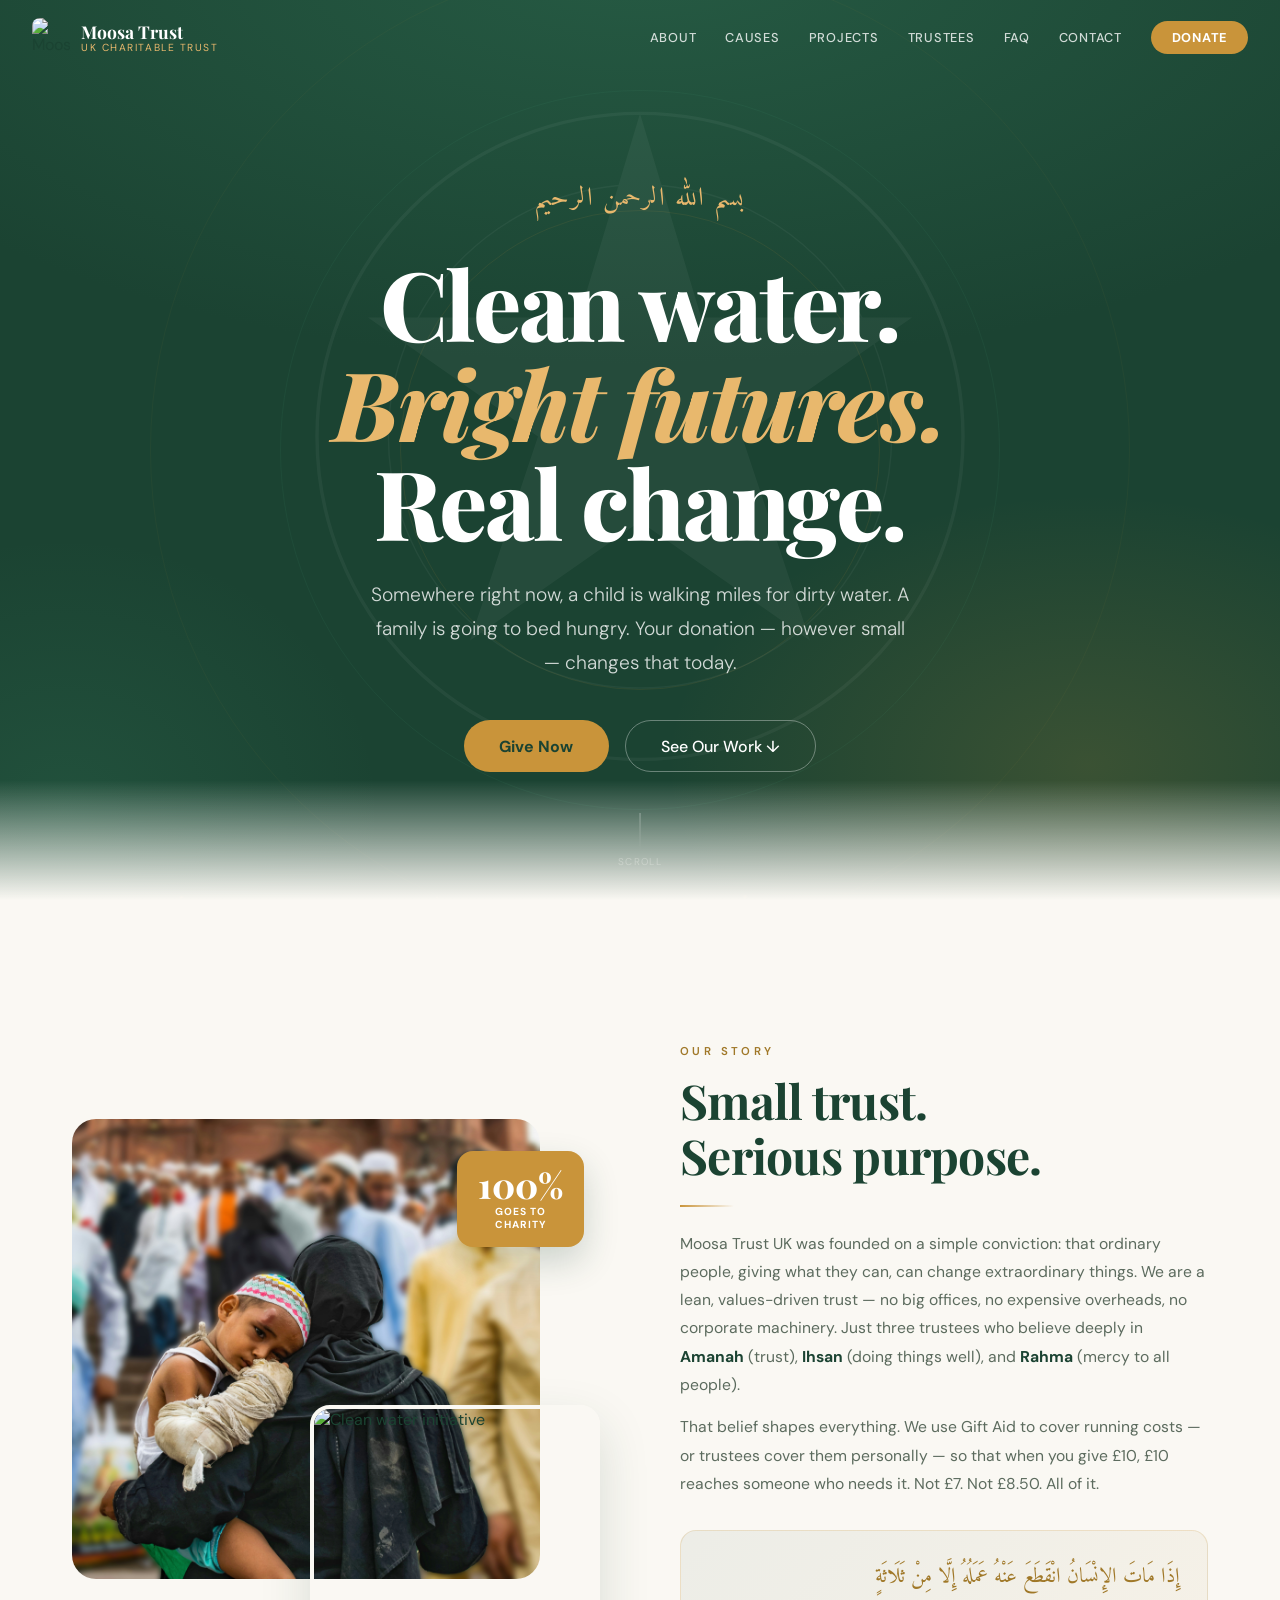
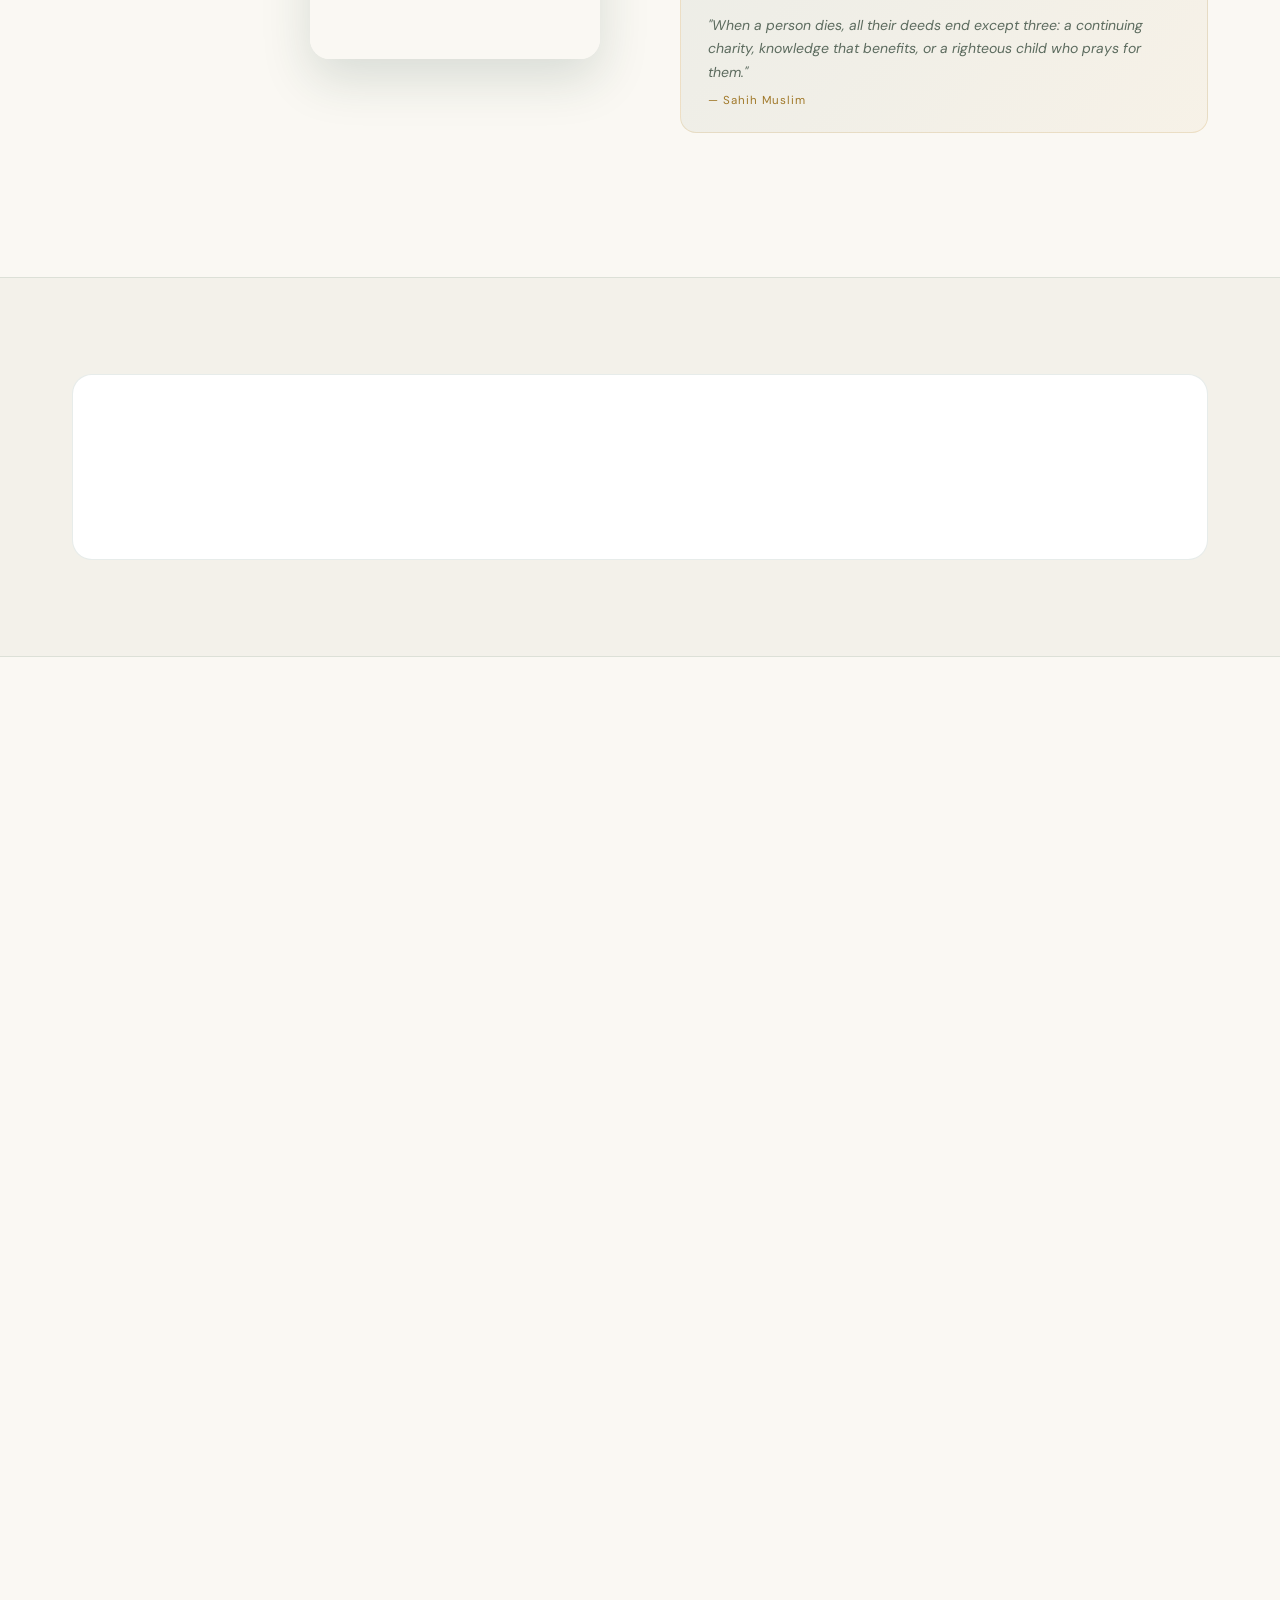
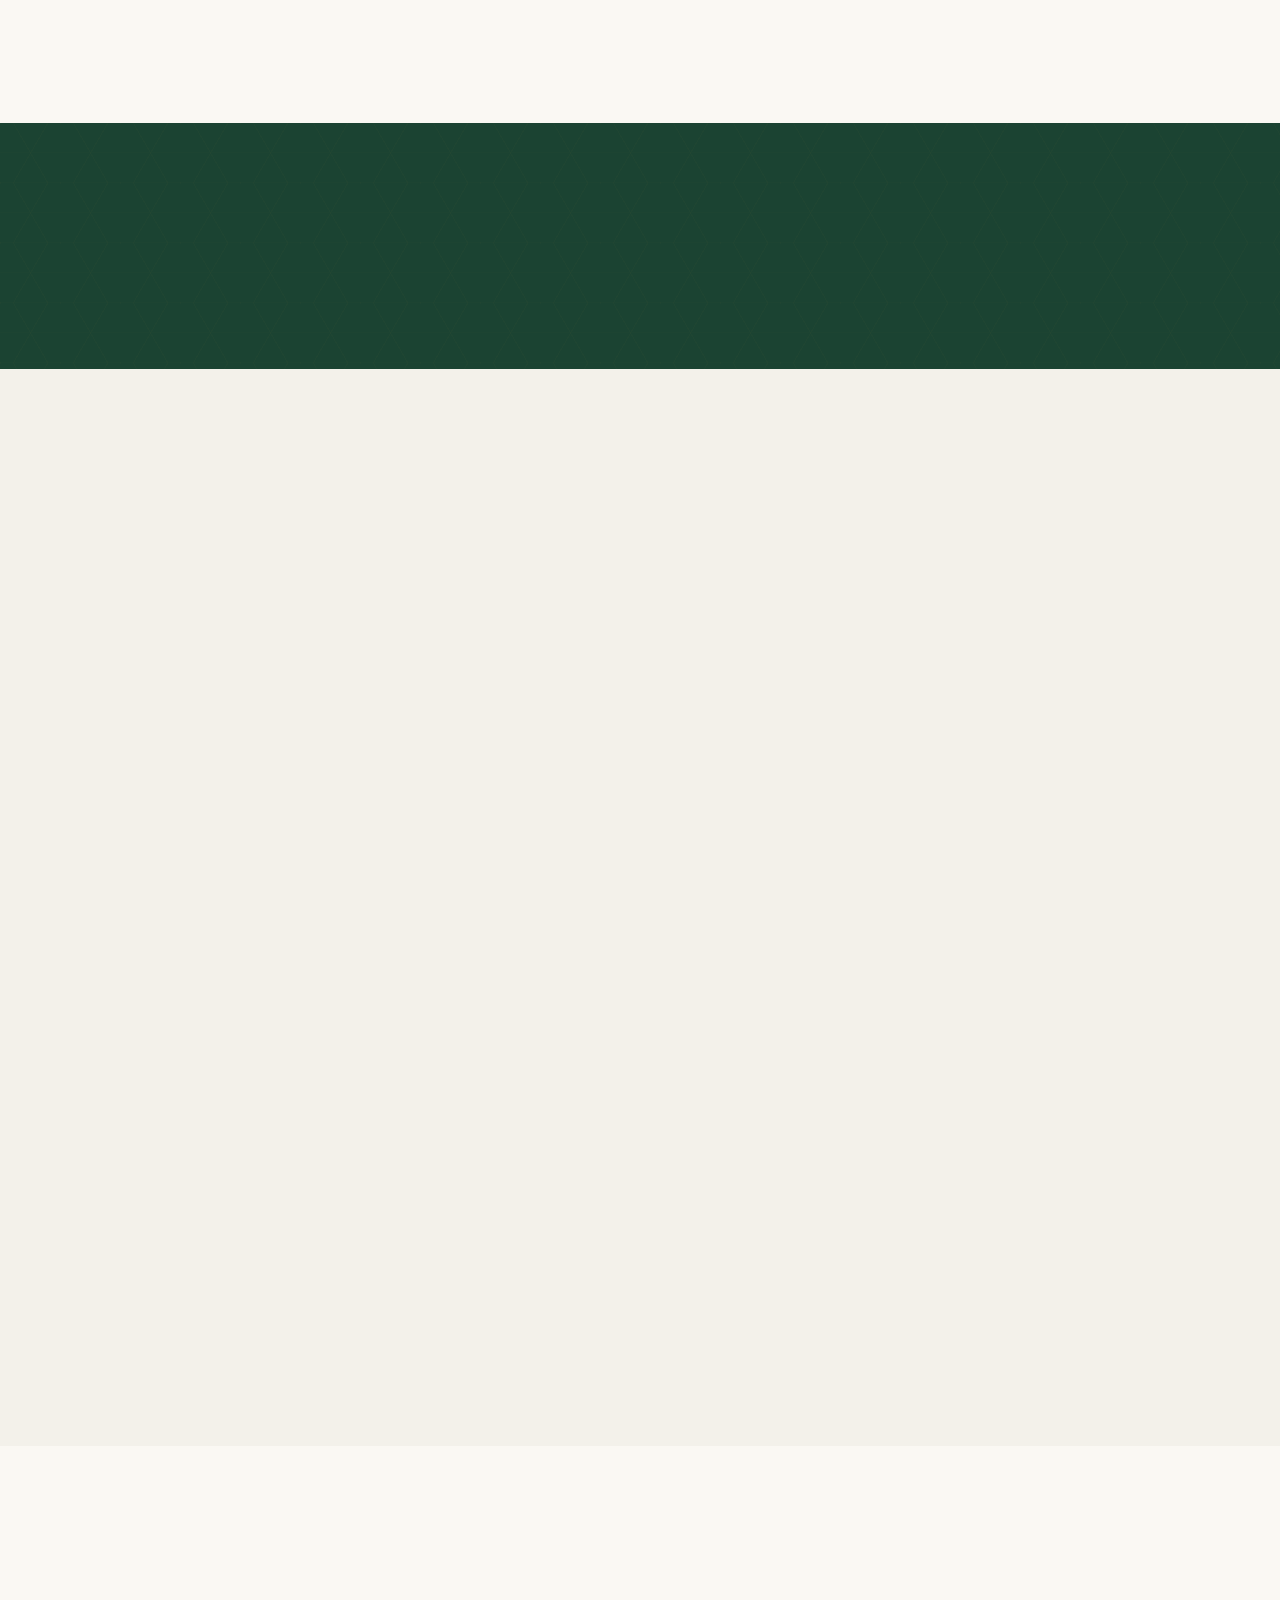
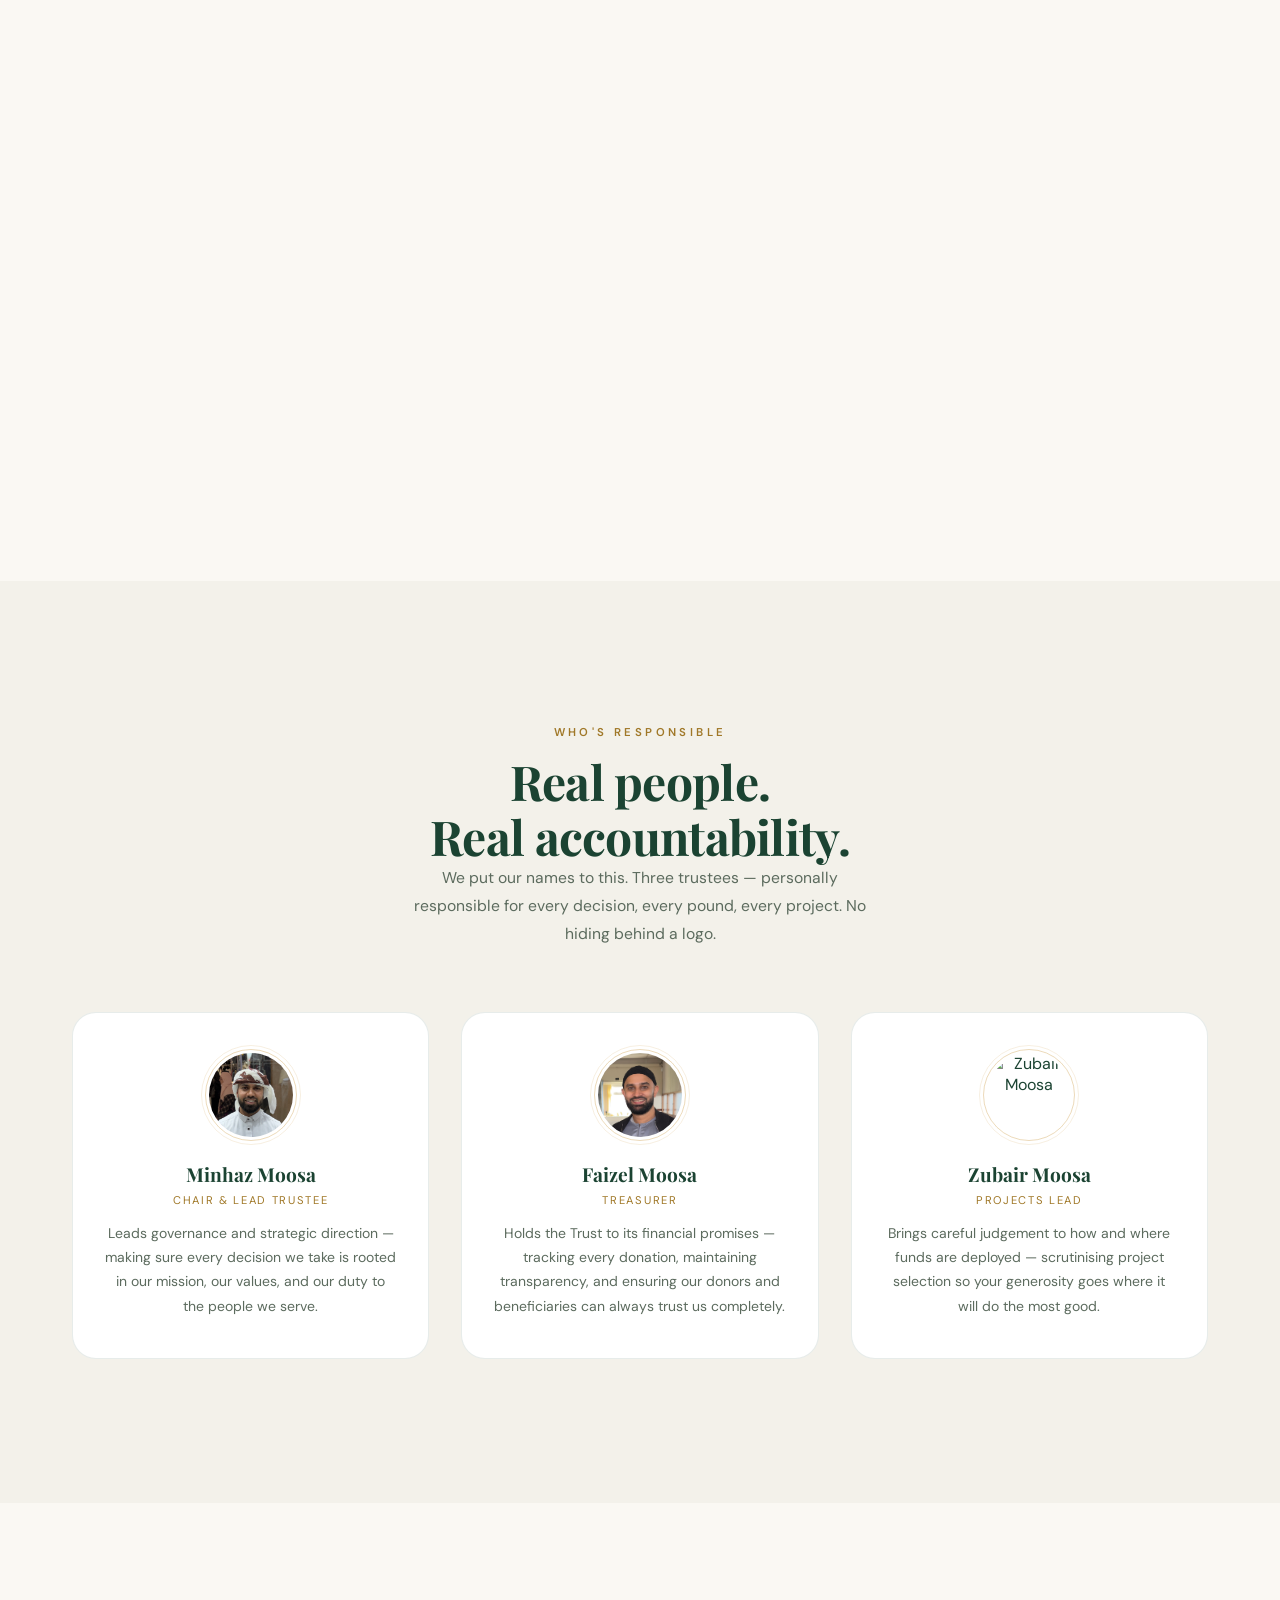
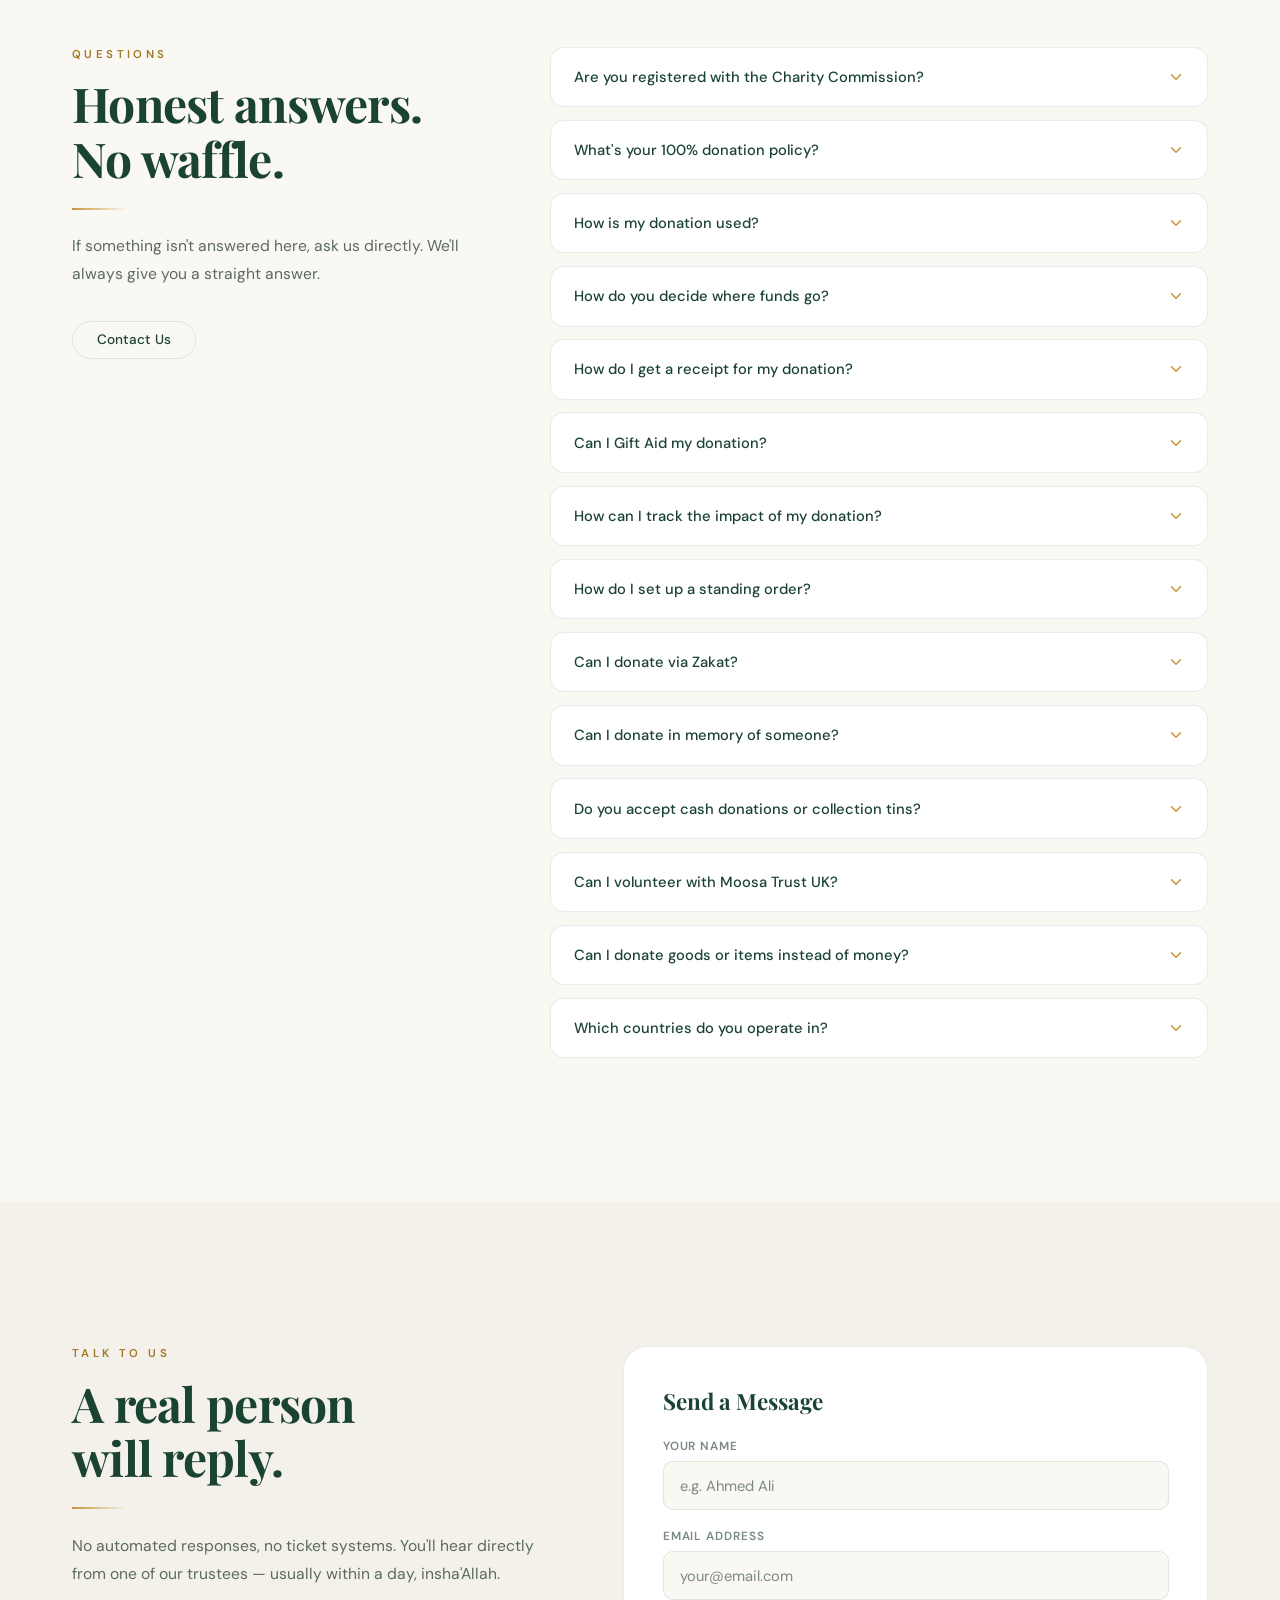
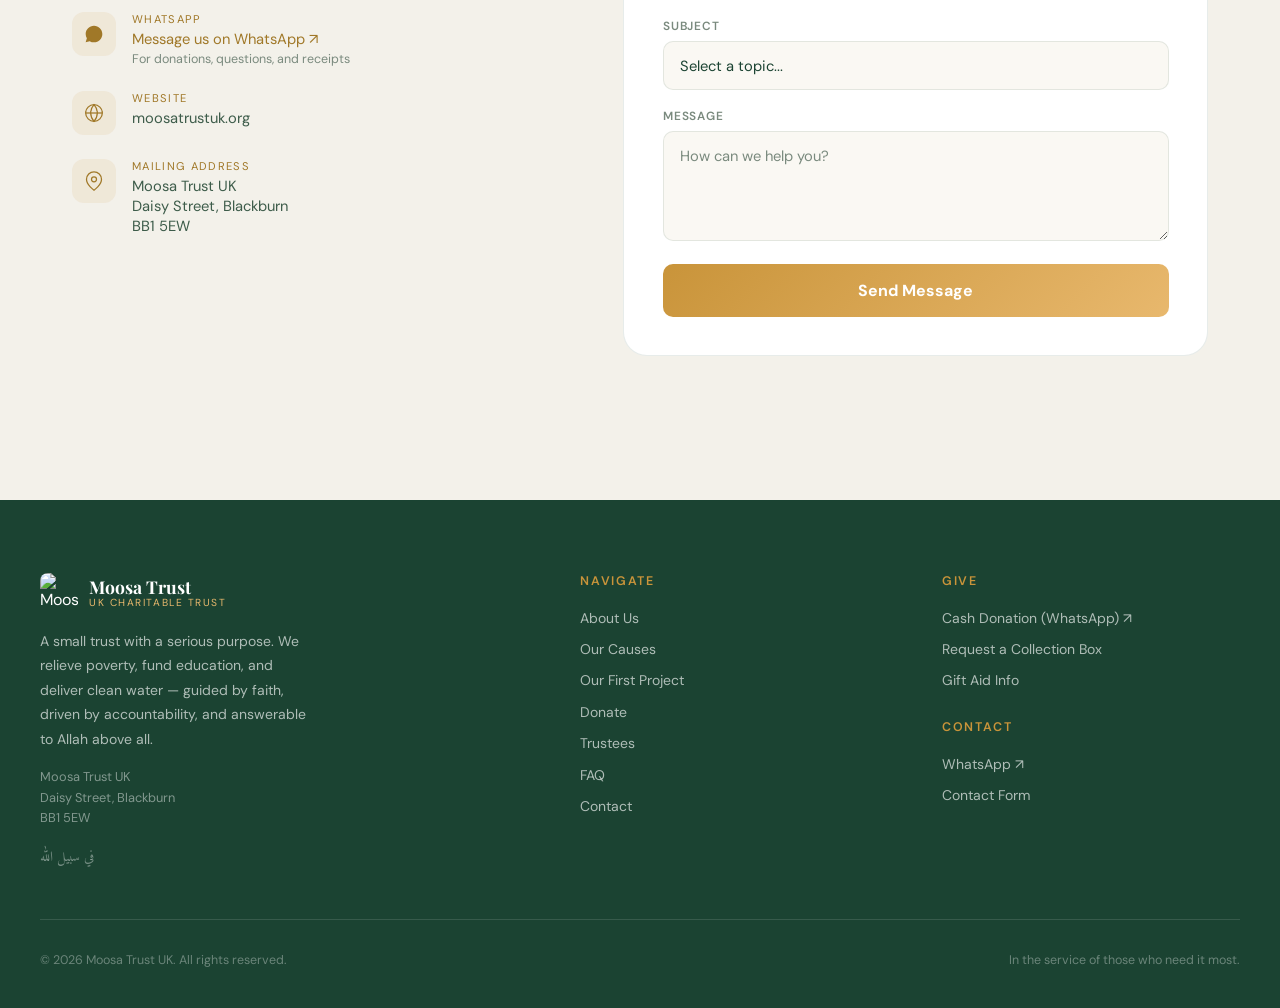
==== index.html @ 5f35f23d "Update index.html" ====
<!DOCTYPE html>
<html lang="en">
<head>
  <meta charset="UTF-8"/>
  <meta name="viewport" content="width=device-width, initial-scale=1.0"/>
  <title>Moosa Trust UK | Islamic Values-Based Charity</title>
  <meta name="description" content="Moosa Trust UK is an unincorporated charitable trust guided by Islamic values. We relieve poverty and hardship through education and clean water initiatives."/>
  <meta property="og:title" content="Moosa Trust UK | Building a Legacy of Compassion"/>
  <meta property="og:description" content="Relieving poverty and hardship with Amanah, dignity, and transparency."/>
  <meta property="og:url" content="https://moosatrustuk.org/"/>
  <meta property="og:image" content="https://moosatrustuk.org/Moosatrustlogo.png"/>
  <meta property="og:type" content="website"/>
  <link rel="canonical" href="https://moosatrustuk.org/"/>
  <link rel="preconnect" href="https://fonts.googleapis.com">
  <link rel="preconnect" href="https://fonts.gstatic.com" crossorigin>
  <link href="https://fonts.googleapis.com/css2?family=Playfair+Display:ital,wght@0,400;0,700;0,800;1,600&family=DM+Sans:wght@300;400;500;600&family=Amiri:wght@400;700&display=swap" rel="stylesheet">
  <link rel="icon" type="image/png" href="/Moosatrustlogo.png">
  <script type="application/ld+json">
  {"@context":"https://schema.org","@type":"NGO","name":"Moosa Trust UK","url":"https://moosatrustuk.org","logo":"https://moosatrustuk.org/Moosatrustlogo.png","description":"Moosa Trust UK is an unincorporated charitable trust guided by Islamic values. We relieve poverty and hardship through education and clean water initiatives.","foundingDate":"2024","areaServed":["Africa","South Asia"],"address":{"@type":"PostalAddress","streetAddress":"Daisy Street","addressLocality":"Blackburn","postalCode":"BB1 5EW","addressCountry":"GB"},"sameAs":[]}
  </script>
  <style>
    :root{--cream:#FAF8F3;--stone:#F3F1EA;--stone-dk:#E8E5DC;--forest:#1B4332;--forest-md:#2d6a4f;--green-lt:#3a8a65;--mint:#52b788;--gold:#c9943a;--gold-dk:#a07828;--gold-lt:#e8b86d;--text:#1B4332;--text-md:#3d5c4a;--text-lt:#5c6b5e;--text-muted:#7a8a7e;--glass:rgba(27,67,50,.04);--gborder:rgba(27,67,50,.1)}
    *,*::before,*::after{margin:0;padding:0;box-sizing:border-box}html{scroll-behavior:smooth}
    body{font-family:'DM Sans',sans-serif;background:var(--cream);color:var(--text);overflow-x:hidden;-webkit-font-smoothing:antialiased}
    a{color:inherit;text-decoration:none}img{max-width:100%;display:block}section{position:relative;z-index:1}.container{max-width:1200px;margin:0 auto;padding:0 2rem}
    strong{color:var(--forest)}
    @media(prefers-reduced-motion:reduce){*,*::before,*::after{animation-duration:0.01ms!important;animation-iteration-count:1!important;transition-duration:0.01ms!important;scroll-behavior:auto!important}}
    #progress{position:fixed;top:0;left:0;height:3px;width:0%;background:linear-gradient(90deg,var(--gold),var(--mint));z-index:9999;transition:width 60ms linear}
    .skip-link{position:absolute;top:-100%;left:1rem;background:var(--gold);color:white;padding:.6rem 1.2rem;border-radius:0 0 8px 8px;font-size:.85rem;font-weight:600;z-index:10000;transition:top .2s}.skip-link:focus{top:0}

    /* NAV */
    nav{position:fixed;top:0;left:0;right:0;z-index:1000;padding:1.1rem 2rem;display:flex;align-items:center;justify-content:space-between;transition:background .4s,border-color .4s,box-shadow .4s;border-bottom:1px solid transparent}
    nav .logo-text{color:white;transition:color .4s}nav .logo-text span{color:var(--gold-lt);transition:color .4s}
    nav .nav-links a{color:rgba(255,255,255,.8);transition:color .3s}nav .nav-links a:hover{color:white}
    nav .menu-btn span{background:white;transition:background .4s}
    nav.scrolled{background:rgba(250,248,243,.95);backdrop-filter:blur(24px);border-color:var(--gborder);box-shadow:0 2px 20px rgba(27,67,50,.06)}
    nav.scrolled .logo-text{color:var(--forest)}nav.scrolled .logo-text span{color:var(--gold-dk)}
    nav.scrolled .nav-links a{color:var(--text-lt)}nav.scrolled .nav-links a:hover{color:var(--forest)}
    nav.scrolled .menu-btn span{background:var(--forest)}
    @supports not (backdrop-filter:blur(1px)){nav.scrolled{background:rgba(250,248,243,.98)}}
    .logo{display:flex;align-items:center;gap:.7rem}.logo-img{width:38px;height:38px;border-radius:8px;object-fit:contain}
    .logo-text{font-family:'Playfair Display',serif;font-size:1.1rem;font-weight:700}
    .logo-text span{display:block;font-size:.64rem;font-family:'DM Sans',sans-serif;font-weight:400;letter-spacing:.15em;text-transform:uppercase;margin-top:-2px}
    .nav-links{display:flex;align-items:center;gap:1.8rem;list-style:none}
    .nav-links a{font-size:.8rem;font-weight:500;letter-spacing:.06em;text-transform:uppercase;position:relative}
    .nav-links a::after{content:'';position:absolute;bottom:-4px;left:0;width:0;height:1.5px;background:var(--gold);transition:width .3s}
    .nav-links a:hover::after{width:100%}
    .nav-cta{background:var(--gold);color:white!important;padding:.48rem 1.3rem;border-radius:999px;font-weight:700!important;transition:background .2s,transform .2s!important}
    .nav-cta::after{display:none!important}.nav-cta:hover{background:var(--gold-dk)!important;transform:translateY(-1px)}
    .menu-btn{display:none;flex-direction:column;gap:5px;cursor:pointer;background:none;border:none;padding:4px}
    .menu-btn span{display:block;width:22px;height:2px;border-radius:2px}
    .mob-menu{position:fixed;inset:0;background:rgba(250,248,243,.98);z-index:999;display:flex;flex-direction:column;align-items:center;justify-content:center;gap:1.8rem;opacity:0;visibility:hidden;transition:opacity .35s ease,visibility .35s ease}
    .mob-menu.open{opacity:1;visibility:visible}
    .mob-menu a{font-family:'Playfair Display',serif;font-size:1.8rem;font-weight:700;color:var(--forest);transition:all .35s ease;transform:translateY(12px);opacity:0}
    .mob-menu.open a{transform:translateY(0);opacity:1}
    .mob-menu.open a:nth-child(2){transition-delay:.05s}.mob-menu.open a:nth-child(3){transition-delay:.1s}.mob-menu.open a:nth-child(4){transition-delay:.15s}.mob-menu.open a:nth-child(5){transition-delay:.2s}.mob-menu.open a:nth-child(6){transition-delay:.25s}.mob-menu.open a:nth-child(7){transition-delay:.3s}.mob-menu.open a:nth-child(8){transition-delay:.35s}
    .mob-menu a:hover{color:var(--gold)}
    .mob-close{position:absolute;top:1.5rem;right:1.8rem;font-size:1.8rem;cursor:pointer;background:none;border:none;color:var(--forest);opacity:.5;transition:opacity .2s}.mob-close:hover{opacity:1}

    .btn-gold{display:inline-flex;align-items:center;gap:.5rem;background:var(--gold);color:white;font-weight:700;font-size:1rem;padding:.9rem 2.2rem;border-radius:999px;border:none;cursor:pointer;font-family:'DM Sans',sans-serif;transition:all .25s}
    .btn-gold:hover{background:var(--gold-dk);transform:translateY(-3px);box-shadow:0 20px 40px rgba(201,148,58,.25)}
    .btn-outline{display:inline-flex;align-items:center;gap:.5rem;background:transparent;color:var(--forest);font-weight:500;font-size:1rem;padding:.9rem 2.2rem;border-radius:999px;border:1.5px solid var(--gborder);cursor:pointer;font-family:'DM Sans',sans-serif;transition:all .25s}
    .btn-outline:hover{border-color:var(--forest);background:rgba(27,67,50,.04);transform:translateY(-3px)}
    .btn-sm{font-size:.85rem;padding:.6rem 1.5rem}
    .btn-gold-w{display:inline-flex;align-items:center;gap:.5rem;background:var(--gold);color:var(--forest);font-weight:700;font-size:1rem;padding:.9rem 2.2rem;border-radius:999px;border:none;cursor:pointer;font-family:'DM Sans',sans-serif;transition:all .25s}
    .btn-gold-w:hover{background:var(--gold-lt);transform:translateY(-3px);box-shadow:0 20px 40px rgba(201,148,58,.35)}
    .btn-outline-w{display:inline-flex;align-items:center;gap:.5rem;background:transparent;color:white;font-weight:500;font-size:1rem;padding:.9rem 2.2rem;border-radius:999px;border:1.5px solid rgba(255,255,255,.35);cursor:pointer;font-family:'DM Sans',sans-serif;transition:all .25s}
    .btn-outline-w:hover{border-color:rgba(255,255,255,.7);background:rgba(255,255,255,.08);transform:translateY(-3px)}

    .label{font-size:.71rem;letter-spacing:.3em;text-transform:uppercase;color:var(--gold-dk);font-weight:600;margin-bottom:.9rem;display:block}
    .heading{font-family:'Playfair Display',serif;font-size:clamp(1.9rem,4vw,3rem);font-weight:700;line-height:1.14;letter-spacing:-.015em;color:var(--forest)}
    .subtext{color:var(--text-lt);font-size:.98rem;line-height:1.8;font-weight:400;margin-top:1rem}
    .divider{width:54px;height:2px;background:linear-gradient(90deg,var(--gold),transparent);margin:1.4rem 0}
    .card{background:white;border:1px solid var(--gborder);border-radius:20px;transition:all .35s}
    .card:hover{border-color:rgba(27,67,50,.18);transform:translateY(-5px);box-shadow:0 20px 50px rgba(27,67,50,.08)}
    .cause-card:hover{transform:translateY(-3px);box-shadow:0 12px 30px rgba(27,67,50,.07)}
    .fade{opacity:0;transition:opacity .8s ease}.fade.in{opacity:1}.d1{transition-delay:.12s}.d2{transition-delay:.24s}.d3{transition-delay:.36s}
    .hp-field{position:absolute;left:-9999px;opacity:0;height:0;width:0;overflow:hidden}
    .coming-soon-badge{display:inline-block;background:var(--stone);color:var(--text-muted);font-size:.68rem;font-weight:600;text-transform:uppercase;letter-spacing:.1em;padding:.25rem .7rem;border-radius:999px;border:1px solid var(--gborder)}

    /* HERO */
    #hero{min-height:100vh;position:relative;overflow:hidden;display:flex;flex-direction:column;align-items:center;justify-content:center;text-align:center;padding:8rem 2rem 5rem;background:var(--forest);color:white}
    .hero-bg{position:absolute;inset:0;z-index:0;background:radial-gradient(ellipse 110% 70% at 50% -5%,rgba(45,106,79,.6) 0%,transparent 65%),radial-gradient(ellipse 55% 50% at 85% 85%,rgba(201,148,58,.18) 0%,transparent 60%),radial-gradient(ellipse 45% 55% at 5% 90%,rgba(82,183,136,.12) 0%,transparent 55%)}
    .hero-ring{position:absolute;border-radius:50%;top:50%;left:50%;transform:translate(-50%,-50%);border:1px solid rgba(201,148,58,.1);animation:ring 8s ease-in-out infinite}
    .hero-ring:nth-child(1){width:480px;height:480px}.hero-ring:nth-child(2){width:720px;height:720px;animation-delay:2s;border-color:rgba(82,183,136,.07)}.hero-ring:nth-child(3){width:980px;height:980px;animation-delay:4s;border-color:rgba(201,148,58,.05)}
    @keyframes ring{0%,100%{opacity:.5;transform:translate(-50%,-50%) scale(1)}50%{opacity:1;transform:translate(-50%,-50%) scale(1.04)}}
    .hero-star{position:absolute;top:50%;left:50%;transform:translate(-50%,-52%);width:min(680px,90vw);height:min(680px,90vw);opacity:.045;animation:spin 70s linear infinite}
    @keyframes spin{to{transform:translate(-50%,-52%) rotate(360deg)}}
    .particle{position:absolute;border-radius:50%;background:radial-gradient(circle,rgba(201,148,58,.7),transparent 65%);animation:rise linear infinite;pointer-events:none}
    @keyframes rise{0%{opacity:0;transform:translateY(0) translateX(0)}10%{opacity:.8}90%{opacity:.4}100%{opacity:0;transform:translateY(-110vh) translateX(var(--x))}}
    .hero-inner{position:relative;z-index:1;width:100%;max-width:900px}
    .hero-arabic{font-family:'Amiri',serif;font-size:clamp(1.1rem,2.5vw,1.6rem);color:var(--gold-lt);letter-spacing:.06em;margin-bottom:2rem;animation:fadeUp .8s .2s ease both}
    .hero-h1{font-family:'Playfair Display',serif;font-size:clamp(2.8rem,7.5vw,6rem);font-weight:800;line-height:1.04;letter-spacing:-.025em;margin-bottom:1.6rem;animation:fadeUp .8s .4s ease both}
    .hero-h1 em{font-style:italic;color:var(--gold-lt)}
    .hero-sub{font-size:clamp(1.05rem,2vw,1.2rem);color:rgba(255,255,255,.8);max-width:540px;margin:0 auto 2.5rem;line-height:1.78;font-weight:300;animation:fadeUp .8s .55s ease both}
    .hero-btns{display:flex;gap:1rem;justify-content:center;flex-wrap:wrap;animation:fadeUp .8s .7s ease both}
    @keyframes fadeUp{from{opacity:0;transform:translateY(22px)}to{opacity:1;transform:translateY(0)}}
    .scroll-hint{position:absolute;bottom:2rem;left:50%;transform:translateX(-50%);display:flex;flex-direction:column;align-items:center;gap:6px;color:rgba(255,255,255,.3);font-size:.62rem;letter-spacing:.15em;text-transform:uppercase;z-index:1}
    .scroll-hint-line{width:1px;height:36px;background:linear-gradient(to bottom,rgba(255,255,255,.4),transparent);animation:pulse 2s ease-in-out infinite}
    @keyframes pulse{0%,100%{opacity:.3}50%{opacity:.85}}
    .hero-fade{position:absolute;bottom:0;left:0;right:0;height:120px;background:linear-gradient(to bottom,transparent,var(--cream));z-index:1;pointer-events:none}

    /* ABOUT */
    #about{padding:9rem 0}.about-grid{display:grid;grid-template-columns:1fr 1fr;gap:5rem;align-items:center}
    .art-wrap{position:relative;height:540px}
    .art-main{position:absolute;top:0;left:0;right:60px;bottom:80px;border-radius:24px;overflow:hidden}
    .art-main img{width:100%;height:100%;object-fit:cover}
    .art-secondary{position:absolute;bottom:0;right:0;width:55%;height:47%;border-radius:20px;overflow:hidden;border:4px solid var(--cream);box-shadow:0 20px 50px rgba(27,67,50,.15)}
    .art-secondary img{width:100%;height:100%;object-fit:cover}
    .cause-art img{width:100%;height:100%;object-fit:cover}
    .art-badge{position:absolute;top:2rem;right:1rem;z-index:2;background:var(--gold);color:white;border-radius:16px;padding:1rem 1.3rem;text-align:center;box-shadow:0 15px 35px rgba(27,67,50,.2)}
    .art-badge-n{font-family:'Playfair Display',serif;font-size:2.2rem;font-weight:800;line-height:1}
    .art-badge-l{font-size:.64rem;font-weight:700;letter-spacing:.1em;text-transform:uppercase;margin-top:3px}
    .hadith{background:linear-gradient(135deg,rgba(27,67,50,.06),rgba(201,148,58,.06));border:1px solid rgba(201,148,58,.2);border-radius:16px;padding:1.5rem 1.7rem;margin-top:2rem}
    .hadith-ar{font-family:'Amiri',serif;font-size:1.3rem;color:var(--gold-dk);direction:rtl;margin-bottom:.8rem;line-height:2.2}
    .hadith-en{font-style:italic;font-size:.875rem;color:var(--text-lt);line-height:1.7}
    .hadith-src{font-size:.72rem;color:var(--gold-dk);margin-top:.5rem;letter-spacing:.08em}

    #impact{padding:6rem 0;background:var(--stone);border-top:1px solid var(--gborder);border-bottom:1px solid var(--gborder)}
    .impact-grid{display:grid;grid-template-columns:repeat(4,1fr);gap:0;border-radius:20px;overflow:hidden;border:1px solid var(--gborder);background:white}
    .impact-item{padding:3rem 2rem;text-align:center;border-right:1px solid var(--gborder)}.impact-item:last-child{border-right:none}
    .impact-n{font-family:'Playfair Display',serif;font-size:3rem;font-weight:800;color:var(--gold-dk);line-height:1;margin-bottom:.5rem}
    .impact-l{font-size:.78rem;text-transform:uppercase;letter-spacing:.14em;color:var(--text-muted)}

    #causes{padding:9rem 0}.causes-hdr{max-width:600px;margin-bottom:4rem}
    .causes-grid{display:grid;grid-template-columns:repeat(3,1fr);gap:1.5rem}
    .cause-card{border-radius:24px;overflow:hidden;display:flex;flex-direction:column}
    .cause-art{position:relative;aspect-ratio:16/10;overflow:hidden}
    .cause-tag{position:absolute;top:1rem;left:1rem;z-index:2;background:rgba(201,148,58,.92);color:white;font-size:.63rem;font-weight:700;text-transform:uppercase;letter-spacing:.12em;padding:.28rem .7rem;border-radius:999px}
    .cause-body{padding:1.6rem;flex:1;display:flex;flex-direction:column}
    .cause-title{font-family:'Playfair Display',serif;font-size:1.2rem;font-weight:700;margin-bottom:.65rem;color:var(--forest)}
    .cause-desc{font-size:.875rem;color:var(--text-lt);line-height:1.75;flex:1}
    .cause-cta{margin-top:1.2rem}.cause-cta a{font-size:.82rem;font-weight:600;color:var(--gold-dk);display:inline-flex;align-items:center;gap:.4rem;transition:gap .2s,color .2s}.cause-cta a:hover{gap:.7rem;color:var(--forest)}
    /* Cause art photos handled by .cause-art img above */

    #quote{padding:5rem 2rem;position:relative;overflow:hidden;text-align:center;background:var(--forest);color:white}
    .quote-pattern{position:absolute;inset:0;opacity:.05;background-image:repeating-linear-gradient(60deg,rgba(201,148,58,.5) 0,rgba(201,148,58,.5) 1px,transparent 0,transparent 50%),repeating-linear-gradient(120deg,rgba(201,148,58,.5) 0,rgba(201,148,58,.5) 1px,transparent 0,transparent 50%),repeating-linear-gradient(0deg,rgba(201,148,58,.3) 0,rgba(201,148,58,.3) 1px,transparent 0,transparent 50%);background-size:60px 60px}
    .quote-inner{position:relative;z-index:1;max-width:820px;margin:0 auto}
    .quote-text{font-family:'Playfair Display',serif;font-size:clamp(1.4rem,3.5vw,2.2rem);font-weight:700;font-style:italic;line-height:1.45;margin-bottom:1.2rem}
    .quote-src{font-size:.78rem;text-transform:uppercase;letter-spacing:.22em;color:var(--gold-lt)}

    /* DONATE */
    #donate{padding:9rem 0;background:var(--stone)}.donate-wrap{max-width:1000px;margin:0 auto}.donate-hdr{text-align:center;margin-bottom:3rem}
    .donate-hdr .heading em{color:var(--gold-dk);font-style:italic}
    .donate-options{display:grid;grid-template-columns:1fr 1fr;gap:1.5rem;margin-bottom:1.5rem}
    .donate-option{background:white;border:1px solid var(--gborder);border-radius:18px;padding:2rem;text-align:center}
    .donate-option h3{font-family:'Playfair Display',serif;font-size:1.15rem;font-weight:700;color:var(--forest);margin-bottom:.5rem}
    .donate-option p{font-size:.875rem;color:var(--text-lt);line-height:1.65;margin-bottom:1rem}
    .donate-coming{background:rgba(201,148,58,.04);border:1px solid rgba(201,148,58,.15);border-radius:18px;padding:2rem;text-align:center}
    .donate-coming h3{font-family:'Playfair Display',serif;font-size:1.15rem;font-weight:700;color:var(--forest);margin-bottom:.5rem}
    .donate-coming p{font-size:.875rem;color:var(--text-lt);line-height:1.65;margin-bottom:1rem}

    #values{padding:7rem 0}.values-hdr{text-align:center;max-width:560px;margin:0 auto 3.5rem}
    .values-grid{display:grid;grid-template-columns:repeat(3,1fr);gap:1.5rem}
    .v-card{padding:2.4rem 2rem;border-radius:20px}.v-icon{width:54px;height:54px;border-radius:15px;display:flex;align-items:center;justify-content:center;margin-bottom:1.4rem}
    .vi-g{background:rgba(82,183,136,.12);color:#2d8a5e}.vi-o{background:rgba(201,148,58,.12);color:var(--gold-dk)}.vi-b{background:rgba(30,120,180,.1);color:#1a6ca0}
    .v-icon svg{width:24px;height:24px}.v-title{font-family:'Playfair Display',serif;font-size:1.25rem;font-weight:700;margin-bottom:.7rem;color:var(--forest)}
    .v-desc{font-size:.875rem;color:var(--text-lt);line-height:1.75}

    #trustees{padding:9rem 0;background:var(--stone)}.trustees-hdr{text-align:center;max-width:520px;margin:0 auto 4rem}
    .trustees-grid{display:grid;grid-template-columns:repeat(3,1fr);gap:2rem}
    .t-card{text-align:center;padding:2.5rem 2rem;border-radius:24px}
    .t-avatar{width:84px;height:84px;border-radius:50%;margin:0 auto 1.5rem;overflow:hidden;position:relative;object-fit:cover}
    .t-avatar-ring{position:relative;width:84px;height:84px;margin:0 auto 1.5rem}
    .t-avatar-ring::after{content:'';position:absolute;inset:-4px;border-radius:50%;border:1.5px solid rgba(201,148,58,.35)}
    .t-avatar-ring::before{content:'';position:absolute;inset:-8px;border-radius:50%;border:1px solid rgba(201,148,58,.15)}
    .t-avatar-ring img{width:84px;height:84px;border-radius:50%;object-fit:cover}
    .t-name{font-family:'Playfair Display',serif;font-size:1.2rem;font-weight:700;margin-bottom:.35rem;color:var(--forest)}
    .t-role{font-size:.7rem;text-transform:uppercase;letter-spacing:.15em;color:var(--gold-dk);margin-bottom:.9rem}
    .t-desc{font-size:.875rem;color:var(--text-lt);line-height:1.72}

    #faq{padding:9rem 0;background:var(--cream)}
    .faq-grid{display:grid;grid-template-columns:1fr 1.65fr;gap:5rem;align-items:start}.faq-side{position:sticky;top:110px}
    .faq-list{display:flex;flex-direction:column;gap:.8rem}
    .faq-item{border-radius:14px;border:1px solid var(--gborder);overflow:hidden;background:white}
    .faq-q{width:100%;background:transparent;border:none;text-align:left;padding:1.2rem 1.4rem;color:var(--forest);font-family:'DM Sans',sans-serif;font-size:.92rem;font-weight:500;cursor:pointer;display:flex;justify-content:space-between;align-items:center;gap:1rem;transition:background .2s}
    .faq-q:hover{background:var(--stone)}.faq-q[aria-expanded="true"]{background:var(--stone);color:var(--gold-dk)}
    .faq-chevron{flex-shrink:0;width:18px;height:18px;transition:transform .3s;color:var(--gold)}
    .faq-q[aria-expanded="true"] .faq-chevron{transform:rotate(180deg)}
    .faq-a{max-height:0;overflow:hidden;transition:max-height .4s ease}.faq-a.open{max-height:300px}
    .faq-a-inner{padding:0 1.4rem 1.4rem;font-size:.875rem;color:var(--text-lt);line-height:1.8}
    .faq-a-inner a{color:var(--gold-dk);text-decoration:underline;text-decoration-color:rgba(201,148,58,.3);transition:text-decoration-color .2s}.faq-a-inner a:hover{text-decoration-color:var(--gold-dk)}

    #contact{padding:9rem 0;background:var(--stone)}
    .contact-grid{display:grid;grid-template-columns:1fr 1.2fr;gap:4rem;align-items:start}
    .c-detail{display:flex;align-items:flex-start;gap:1rem;margin:1.5rem 0}
    .c-icon{width:44px;height:44px;border-radius:12px;background:rgba(201,148,58,.1);display:flex;align-items:center;justify-content:center;flex-shrink:0;color:var(--gold-dk)}.c-icon svg{width:20px;height:20px}
    .c-lbl{font-size:.7rem;text-transform:uppercase;letter-spacing:.12em;color:var(--gold-dk);margin-bottom:3px}
    .c-val{font-size:.92rem;color:var(--text-md)}.c-form{padding:2.4rem;border-radius:24px}
    .fg{margin-bottom:1.1rem}.fg label{display:block;font-size:.74rem;font-weight:600;letter-spacing:.08em;text-transform:uppercase;color:var(--text-muted);margin-bottom:.45rem}
    .fg input,.fg textarea,.fg select{width:100%;background:var(--cream);border:1px solid var(--gborder);border-radius:10px;padding:.85rem 1rem;color:var(--text);font-family:'DM Sans',sans-serif;font-size:.92rem;outline:none;transition:border-color .2s,background .2s;-webkit-appearance:none;appearance:none}
    .fg input::placeholder,.fg textarea::placeholder{color:var(--text-muted)}
    .fg input:focus,.fg textarea:focus,.fg select:focus{border-color:rgba(201,148,58,.5);background:white}
    .fg textarea{min-height:110px;resize:vertical}.fg select option{background:white;color:var(--text)}
    .fg .field-error{display:none;font-size:.78rem;color:#c53030;margin-top:.35rem}
    .fg.has-error input,.fg.has-error textarea,.fg.has-error select{border-color:#c53030}.fg.has-error .field-error{display:block}
    .f-submit{width:100%;background:linear-gradient(135deg,var(--gold),var(--gold-lt));color:white;border:none;border-radius:10px;padding:1rem;font-family:'DM Sans',sans-serif;font-weight:700;font-size:1rem;cursor:pointer;transition:all .25s;display:flex;align-items:center;justify-content:center;gap:.5rem}
    .f-submit:hover{transform:translateY(-2px);box-shadow:0 15px 35px rgba(201,148,58,.2)}
    .f-submit:disabled{opacity:.6;cursor:not-allowed;transform:none;box-shadow:none}
    .spinner{width:18px;height:18px;border:2px solid rgba(255,255,255,.3);border-top-color:white;border-radius:50%;animation:sf .6s linear infinite;display:none}
    .f-submit.loading .spinner{display:block}.f-submit.loading .btn-text{display:none}
    @keyframes sf{to{transform:rotate(360deg)}}
    .f-success{display:none;text-align:center;padding:2.5rem 1rem}
    .f-success h3{font-family:'Playfair Display',serif;font-size:1.5rem;margin-bottom:.5rem;color:var(--forest)}
    .f-success p{color:var(--text-lt);font-size:.9rem}
    .f-success .success-check{width:64px;height:64px;border-radius:50%;background:linear-gradient(135deg,var(--forest-md),var(--mint));display:flex;align-items:center;justify-content:center;margin:0 auto 1.2rem}
    .f-success .success-check svg{width:28px;height:28px;color:white}

    footer{border-top:1px solid var(--gborder);padding:4.5rem 2rem 2.5rem;background:var(--forest);color:white}
    .footer-inner{max-width:1200px;margin:0 auto}
    .footer-grid{display:grid;grid-template-columns:1.6fr 1fr 1fr;gap:4rem;padding-bottom:3rem;border-bottom:1px solid rgba(255,255,255,.12);margin-bottom:2rem}
    .footer-brand .logo-text{color:white}.footer-brand .logo-text span{color:var(--gold-lt)}
    .footer-brand p{font-size:.875rem;color:rgba(255,255,255,.65);line-height:1.75;margin-top:1.1rem;max-width:270px}
    .footer-ar{font-family:'Amiri',serif;font-size:1.4rem;color:var(--gold-lt);margin-top:.9rem;opacity:.6}
    .footer-col h4{font-weight:600;font-size:.78rem;letter-spacing:.13em;text-transform:uppercase;color:var(--gold);margin-bottom:1.1rem}
    .footer-links{list-style:none;display:flex;flex-direction:column;gap:.65rem}
    .footer-links a{font-size:.875rem;color:rgba(255,255,255,.65);transition:color .2s}.footer-links a:hover{color:white}
    .footer-bot{display:flex;justify-content:space-between;align-items:center;font-size:.78rem;color:rgba(255,255,255,.35)}

    #sticky-donate{position:fixed;bottom:2rem;right:2rem;z-index:900;opacity:0;transform:translateY(16px);transition:all .4s;pointer-events:none}
    #sticky-donate.show{opacity:1;transform:translateY(0);pointer-events:all}
    #sticky-donate .btn-gold{box-shadow:0 12px 35px rgba(201,148,58,.3);font-size:.9rem;padding:.75rem 1.6rem}

    @media(max-width:960px){.about-grid,.faq-grid,.contact-grid{grid-template-columns:1fr;gap:3rem}.art-wrap{height:300px}.causes-grid,.values-grid,.trustees-grid{grid-template-columns:1fr 1fr}.donate-options{grid-template-columns:1fr}.impact-grid{grid-template-columns:repeat(2,1fr)}.impact-item:nth-child(2){border-right:none}.faq-side{position:static}.footer-grid{grid-template-columns:1fr;gap:2.5rem}.footer-bot{flex-direction:column;gap:.8rem;text-align:center}.nav-links{display:none}.menu-btn{display:flex}.givey-cta-inner{flex-direction:column;text-align:center}}
    @media(max-width:600px){.causes-grid,.values-grid,.trustees-grid{grid-template-columns:1fr}.impact-grid{grid-template-columns:1fr}.impact-item{border-right:none;border-bottom:1px solid var(--gborder)}.impact-item:last-child{border-bottom:none}}
  </style>
</head>
<body>
<noscript><div style="background:#c53030;color:white;text-align:center;padding:1rem;font-size:.9rem">This website requires JavaScript to function. Please enable JavaScript in your browser settings.</div></noscript>
<a href="#about" class="skip-link">Skip to content</a>
<div id="progress"></div>
<svg xmlns="http://www.w3.org/2000/svg" style="display:none">
  <symbol id="i-chevron-down" viewBox="0 0 24 24" fill="none" stroke="currentColor" stroke-width="2" stroke-linecap="round" stroke-linejoin="round"><path d="M6 9l6 6 6-6"/></symbol>
  <symbol id="i-check" viewBox="0 0 24 24" fill="none" stroke="currentColor" stroke-width="2.5" stroke-linecap="round" stroke-linejoin="round"><path d="M5 12l5 5L20 7"/></symbol>
  <symbol id="i-arrow-right" viewBox="0 0 24 24" fill="none" stroke="currentColor" stroke-width="2" stroke-linecap="round" stroke-linejoin="round"><line x1="5" y1="12" x2="19" y2="12"/><polyline points="12 5 19 12 12 19"/></symbol>
  <symbol id="i-shield" viewBox="0 0 24 24" fill="none" stroke="currentColor" stroke-width="2" stroke-linecap="round" stroke-linejoin="round"><path d="M12 22s8-4 8-10V5l-8-3-8 3v7c0 6 8 10 8 10z"/></symbol>
  <symbol id="i-star" viewBox="0 0 24 24" fill="none" stroke="currentColor" stroke-width="2" stroke-linecap="round" stroke-linejoin="round"><polygon points="12 2 15.09 8.26 22 9.27 17 14.14 18.18 21.02 12 17.77 5.82 21.02 7 14.14 2 9.27 8.91 8.26 12 2"/></symbol>
  <symbol id="i-heart" viewBox="0 0 24 24" fill="none" stroke="currentColor" stroke-width="2" stroke-linecap="round" stroke-linejoin="round"><path d="M20.84 4.61a5.5 5.5 0 0 0-7.78 0L12 5.67l-1.06-1.06a5.5 5.5 0 0 0-7.78 7.78l1.06 1.06L12 21.23l7.78-7.78 1.06-1.06a5.5 5.5 0 0 0 0-7.78z"/></symbol>
</svg>

<nav id="nav">
  <a href="#hero" class="logo"><img src="/Moosatrustlogo.png" alt="Moosa Trust UK" class="logo-img" width="38" height="38"><div class="logo-text">Moosa Trust <span>UK Charitable Trust</span></div></a>
  <ul class="nav-links"><li><a href="#about">About</a></li><li><a href="#causes">Causes</a></li><li><a href="/projects/sri-lanka-well/">Projects</a></li><li><a href="#trustees">Trustees</a></li><li><a href="#faq">FAQ</a></li><li><a href="#contact">Contact</a></li><li><a href="#donate" class="nav-cta">Donate</a></li></ul>
  <button class="menu-btn" id="menuBtn" aria-label="Open menu" aria-expanded="false"><span></span><span></span><span></span></button>
</nav>
<div class="mob-menu" id="mobMenu" role="dialog" aria-label="Navigation menu"><button class="mob-close" id="mobClose" aria-label="Close menu">✕</button><a href="#about">About</a><a href="#causes">Causes</a><a href="/projects/sri-lanka-well/">Projects</a><a href="#trustees">Trustees</a><a href="#faq">FAQ</a><a href="#contact">Contact</a><a href="#donate" style="color:var(--gold)">Donate</a></div>

<section id="hero">
  <div class="hero-bg"><div class="hero-ring"></div><div class="hero-ring"></div><div class="hero-ring"></div>
    <div class="particle" style="width:5px;height:5px;left:14%;bottom:0;animation-duration:13s;--x:18px"></div>
    <div class="particle" style="width:4px;height:4px;left:34%;bottom:0;animation-duration:16s;animation-delay:3s;--x:-25px"></div>
    <div class="particle" style="width:6px;height:6px;left:58%;bottom:0;animation-duration:12s;animation-delay:6s;--x:14px"></div>
    <div class="particle" style="width:3px;height:3px;left:78%;bottom:0;animation-duration:15s;animation-delay:1.5s;--x:-18px"></div>
    <svg class="hero-star" viewBox="0 0 200 200" fill="white" xmlns="http://www.w3.org/2000/svg" aria-hidden="true"><polygon points="100,5 118,65 180,65 130,100 150,160 100,125 50,160 70,100 20,65 82,65"/><circle cx="100" cy="100" r="95" stroke="white" stroke-width="1" fill="none"/><circle cx="100" cy="100" r="74" stroke="white" stroke-width=".4" fill="none"/></svg>
  </div>
  <div class="hero-inner">
    <p class="hero-arabic" lang="ar">بسم الله الرحمن الرحيم</p>
    <h1 class="hero-h1">Clean water.<br><em>Bright futures.</em><br>Real change.</h1>
    <p class="hero-sub">Somewhere right now, a child is walking miles for dirty water. A family is going to bed hungry. Your donation — however small — changes that today.</p>
    <div class="hero-btns"><a href="#donate" class="btn-gold-w">Give Now</a><a href="#causes" class="btn-outline-w">See Our Work ↓</a></div>
  </div>
  <div class="scroll-hint" aria-hidden="true"><div class="scroll-hint-line"></div><span>Scroll</span></div>
  <div class="hero-fade"></div>
</section>

<section id="about"><div class="container"><div class="about-grid">
  <div class="art-wrap fade">
    <div class="art-main"><img src="/about-main.jpg" alt="Moosa Trust UK community project" loading="lazy"></div>
    <div class="art-secondary"><img src="/about-water.jpg" alt="Clean water initiative" loading="lazy"></div>
    <div class="art-badge"><div class="art-badge-n">100%</div><div class="art-badge-l">Goes to<br>Charity</div></div>
  </div>
  <div>
    <span class="label fade">Our Story</span>
    <h2 class="heading fade d1">Small trust.<br>Serious purpose.</h2>
    <div class="divider fade d1"></div>
    <p class="subtext fade d2">Moosa Trust UK was founded on a simple conviction: that ordinary people, giving what they can, can change extraordinary things. We are a lean, values-driven trust — no big offices, no expensive overheads, no corporate machinery. Just three trustees who believe deeply in <strong>Amanah</strong> (trust), <strong>Ihsan</strong> (doing things well), and <strong>Rahma</strong> (mercy to all people).</p>
    <p class="subtext fade d2" style="margin-top:.9rem">That belief shapes everything. We use Gift Aid to cover running costs — or trustees cover them personally — so that when you give £10, £10 reaches someone who needs it. Not £7. Not £8.50. All of it.</p>
    <div class="hadith fade d3"><p class="hadith-ar" lang="ar">إِذَا مَاتَ الإِنْسَانُ انْقَطَعَ عَنْهُ عَمَلُهُ إِلَّا مِنْ ثَلَاثَةٍ</p><p class="hadith-en">"When a person dies, all their deeds end except three: a continuing charity, knowledge that benefits, or a righteous child who prays for them."</p><p class="hadith-src">— Sahih Muslim</p></div>
  </div>
</div></div></section>

<section id="impact"><div class="container"><div class="impact-grid">
  <div class="impact-item fade"><div class="impact-n">100%</div><div class="impact-l">Of your donation reaches those in need</div></div>
  <div class="impact-item fade d1"><div class="impact-n">£0</div><div class="impact-l">Taken from your gift in admin fees</div></div>
  <div class="impact-item fade d2"><div class="impact-n">3</div><div class="impact-l">Named trustees. Full accountability.</div></div>
  <div class="impact-item fade d3"><div class="impact-n">∞</div><div class="impact-l">Sadaqah Jariyah — reward that never ends</div></div>
</div></div></section>

<section id="causes"><div class="container">
  <div class="causes-hdr"><span class="label fade">Where Your Money Goes</span><h2 class="heading fade d1">Three causes.<br>One purpose.</h2><p class="subtext fade d2">Every donation is directed into one of three areas where the need is greatest and the impact is lasting.</p></div>
  <div class="causes-grid">
    <div class="card cause-card fade"><div class="cause-art"><img src="/water.jpg" alt="Clean water well project" loading="lazy"><div class="cause-tag">Thirst Relief</div></div><div class="cause-body"><h3 class="cause-title">Clean Water &amp; Wells</h3><p class="cause-desc">785 million people live without clean water. A well doesn't just quench thirst — it ends hours of daily labour, cuts child illness, and keeps girls in school. Every well you fund is a Sadaqah Jariyah flowing long after you're gone.</p><div class="cause-cta"><a href="/projects/sri-lanka-well/">See our first project <svg style="width:14px;height:14px"><use href="#i-arrow-right"/></svg></a></div></div></div>
    <div class="card cause-card fade d1"><div class="cause-art"><img src="/education.jpg" alt="Education and schools initiative" loading="lazy"><div class="cause-tag">Bright Futures</div></div><div class="cause-body"><h3 class="cause-title">Education &amp; Schools</h3><p class="cause-desc">A child without education is a future locked away. We fund classrooms, supplies, and teacher training in underserved communities — because Iqra was the first word revealed, and knowledge is the most enduring gift.</p><div class="cause-cta"><a href="#donate">Support education <svg style="width:14px;height:14px"><use href="#i-arrow-right"/></svg></a></div></div></div>
    <div class="card cause-card fade d2"><div class="cause-art"><img src="/relief.jpg" alt="Emergency aid and poverty relief" loading="lazy"><div class="cause-tag">Hardship Relief</div></div><div class="cause-body"><h3 class="cause-title">Poverty &amp; Emergency Aid</h3><p class="cause-desc">When crisis strikes — flood, famine, or sudden loss — families need help now, not in six months. We move quickly, act with dignity, and stay for the long term. Because the Prophet ﷺ said: the best of people are those most beneficial to others.</p><div class="cause-cta"><a href="#donate">Give emergency aid <svg style="width:14px;height:14px"><use href="#i-arrow-right"/></svg></a></div></div></div>
  </div>
</div></section>

<section id="quote"><div class="quote-pattern"></div><div class="quote-inner fade"><p class="quote-text">"The best charity is giving water to drink."</p><p class="quote-src">— The Prophet Muhammad ﷺ · Ahmad</p></div></section>

<!-- DONATE — restructured for current state -->
<section id="donate"><div class="container"><div class="donate-wrap">
  <div class="donate-hdr"><span class="label fade">Give Today</span><h2 class="heading fade d1" style="font-size:clamp(2rem,4.5vw,3.5rem);font-weight:800;">Every penny reaches<br><em>someone who needs it.</em></h2><p class="subtext fade d2" style="max-width:560px;margin:0 auto">We're a new trust getting set up — but you can already give today. Here's how your donation can reach those who need it most.</p></div>

  <div class="donate-options fade d1">
    <!-- ACTIVE: Cash via WhatsApp -->
    <div class="donate-option">
      <h3>Cash Donations</h3>
      <p>Want to give cash? Message us on WhatsApp and a trustee will arrange collection. All cash is counted with two trustees present and banked promptly.</p>
      <a href="https://wa.me/447854690073" target="_blank" rel="noopener noreferrer" class="btn-gold btn-sm">Message on WhatsApp ↗</a>
    </div>
    <!-- ACTIVE: Collection box -->
    <div class="donate-option">
      <h3>Collection Box</h3>
      <p>Place a Moosa Trust collection box in your home, workplace, or community space. A trustee will personally drop one off and collect it when full.</p>
      <a href="/collection-box" class="btn-outline btn-sm">Request a Box →</a>
    </div>
  </div>

  <!-- COMING SOON: Online + Standing Order -->
  <div class="donate-coming fade d2">
    <h3>Online Donations &amp; Standing Orders</h3>
    <p>We're setting up online giving via Givey (with automatic Gift Aid) and bank standing orders. Both are coming very soon, insha'Allah. Once live, you'll be able to give any amount securely online or set up a regular monthly donation.</p>
    <span class="coming-soon-badge">Coming Soon</span>
  </div>

  <div style="text-align:center;margin-top:2rem" class="fade d3">
    <p style="font-size:.875rem;color:var(--text-lt);margin-bottom:.5rem">Want to see where your donations go?</p>
    <a href="/projects/sri-lanka-well/" class="btn-outline btn-sm">View Our First Project →</a>
  </div>
</div></div></section>

<section id="values"><div class="container">
  <div class="values-hdr"><span class="label fade">How We Work</span><h2 class="heading fade d1">Not just words.<br>How we actually operate.</h2></div>
  <div class="values-grid">
    <div class="card v-card fade"><div class="v-icon vi-g"><svg><use href="#i-shield"/></svg></div><h3 class="v-title">Amanah — Trust</h3><p class="v-desc">You'll never wonder where your money went. Every donation is tracked, every project is documented, and every penny is accounted for. We report back because you deserve to know.</p></div>
    <div class="card v-card fade d1"><div class="v-icon vi-o"><svg><use href="#i-star"/></svg></div><h3 class="v-title">Ihsan — Excellence</h3><p class="v-desc">We don't cut corners on the people we serve. We choose partners carefully, vet projects rigorously, and hold ourselves to the standard of someone who knows Allah is watching. Because He is.</p></div>
    <div class="card v-card fade d2"><div class="v-icon vi-b"><svg><use href="#i-heart"/></svg></div><h3 class="v-title">Rahma — Mercy</h3><p class="v-desc">Need has no religion or nationality. We serve every human being who is suffering — with the same dignity, care, and urgency — because that is what our faith demands of us.</p></div>
  </div>
</div></section>

<!-- TRUSTEES — with photo img tags -->
<section id="trustees"><div class="container">
  <div class="trustees-hdr"><span class="label fade">Who's Responsible</span><h2 class="heading fade d1">Real people.<br>Real accountability.</h2><p class="subtext fade d2" style="max-width:480px;margin:0 auto">We put our names to this. Three trustees — personally responsible for every decision, every pound, every project. No hiding behind a logo.</p></div>
  <div class="trustees-grid">
    <div class="card t-card fade"><div class="t-avatar-ring"><img src="/minhaz.jpg" alt="Minhaz Moosa" width="84" height="84" loading="lazy"></div><h3 class="t-name">Minhaz Moosa</h3><p class="t-role">Chair &amp; Lead Trustee</p><p class="t-desc">Leads governance and strategic direction — making sure every decision we take is rooted in our mission, our values, and our duty to the people we serve.</p></div>
    <div class="card t-card fade d1"><div class="t-avatar-ring"><img src="/faizel.jpg" alt="Faizel Moosa" width="84" height="84" loading="lazy"></div><h3 class="t-name">Faizel Moosa</h3><p class="t-role">Treasurer</p><p class="t-desc">Holds the Trust to its financial promises — tracking every donation, maintaining transparency, and ensuring our donors and beneficiaries can always trust us completely.</p></div>
    <div class="card t-card fade d2"><div class="t-avatar-ring"><img src="/zubair.jpg" alt="Zubair Moosa" width="84" height="84" loading="lazy"></div><h3 class="t-name">Zubair Moosa</h3><p class="t-role">Projects Lead</p><p class="t-desc">Brings careful judgement to how and where funds are deployed — scrutinising project selection so your generosity goes where it will do the most good.</p></div>
  </div>
</div></section>

<section id="faq"><div class="container"><div class="faq-grid">
  <div class="faq-side"><span class="label fade">Questions</span><h2 class="heading fade d1">Honest answers.<br>No waffle.</h2><div class="divider fade d1"></div><p class="subtext fade d2">If something isn't answered here, ask us directly. We'll always give you a straight answer.</p><div style="margin-top:2rem" class="fade d3"><a href="#contact" class="btn-outline btn-sm">Contact Us</a></div></div>
  <div class="faq-list">
    <div class="faq-item fade"><button class="faq-q" aria-expanded="false" aria-controls="faq-a1">Are you registered with the Charity Commission? <svg class="faq-chevron"><use href="#i-chevron-down"/></svg></button><div class="faq-a" id="faq-a1" role="region"><div class="faq-a-inner">We are currently an unincorporated charitable trust with income expected to remain below £5,000 in 2026. If the Trust exceeds the registration threshold (£5,000 annual income), trustees will take appropriate steps to register with the Charity Commission.</div></div></div>
    <div class="faq-item fade d1"><button class="faq-q" aria-expanded="false" aria-controls="faq-a2">What's your 100% donation policy? <svg class="faq-chevron"><use href="#i-chevron-down"/></svg></button><div class="faq-a" id="faq-a2" role="region"><div class="faq-a-inner">Every penny donated goes directly to beneficiaries and charitable projects. Operational costs (minimal administrative expenses, banking fees, website hosting) are covered via Gift Aid or, if higher, separately by the trustees personally — ensuring your full donation creates impact.</div></div></div>
    <div class="faq-item fade d1"><button class="faq-q" aria-expanded="false" aria-controls="faq-a3">How is my donation used? <svg class="faq-chevron"><use href="#i-chevron-down"/></svg></button><div class="faq-a" id="faq-a3" role="region"><div class="faq-a-inner">Your donation goes directly to charitable causes: clean water projects, education initiatives, and poverty relief. We are currently setting up online donations via Givey (with automatic Gift Aid) and bank standing orders — both coming soon, insha'Allah.</div></div></div>
    <div class="faq-item fade d1"><button class="faq-q" aria-expanded="false" aria-controls="faq-a4">How do you decide where funds go? <svg class="faq-chevron"><use href="#i-chevron-down"/></svg></button><div class="faq-a" id="faq-a4" role="region"><div class="faq-a-inner">Our trustees carefully review needs and opportunities, prioritising relief of immediate hardship alongside sustainable initiatives in education and clean water. We communicate all major decisions and provide regular updates to donors on fund allocation and project outcomes.</div></div></div>
    <div class="faq-item fade d2"><button class="faq-q" aria-expanded="false" aria-controls="faq-a5">How do I get a receipt for my donation? <svg class="faq-chevron"><use href="#i-chevron-down"/></svg></button><div class="faq-a" id="faq-a5" role="region"><div class="faq-a-inner">Donation receipts are currently provided via WhatsApp. When you make a donation — whether cash or via a collection box — a trustee will send you a confirmation receipt through WhatsApp with the amount, date, and reference. Once online donations are live, you'll also receive automatic email confirmations.</div></div></div>
    <div class="faq-item fade d2"><button class="faq-q" aria-expanded="false" aria-controls="faq-a6">Can I Gift Aid my donation? <svg class="faq-chevron"><use href="#i-chevron-down"/></svg></button><div class="faq-a" id="faq-a6" role="region"><div class="faq-a-inner">Yes! If you're a UK taxpayer, Gift Aid allows us to claim an additional 25p for every £1 you donate at no extra cost — significantly increasing your impact. Gift Aid will be handled automatically once our Givey page is live. In the meantime, speak to a trustee via WhatsApp for Gift Aid on cash donations.</div></div></div>
    <div class="faq-item fade d2"><button class="faq-q" aria-expanded="false" aria-controls="faq-a7">How can I track the impact of my donation? <svg class="faq-chevron"><use href="#i-chevron-down"/></svg></button><div class="faq-a" id="faq-a7" role="region"><div class="faq-a-inner">We provide regular updates to donors after every project, showing funds deployed, real stories from beneficiaries, and transparent breakdowns of how donations created change. You can also visit our <a href="/projects/sri-lanka-well/">projects page</a> to see our current and completed initiatives.</div></div></div>
    <div class="faq-item fade d3"><button class="faq-q" aria-expanded="false" aria-controls="faq-a8">How do I set up a standing order? <svg class="faq-chevron"><use href="#i-chevron-down"/></svg></button><div class="faq-a" id="faq-a8" role="region"><div class="faq-a-inner">Standing orders are coming soon — we are currently in the process of setting up our bank account. Once the account is live, we'll share the details so you can set up a regular monthly donation directly from your bank. Watch this space, insha'Allah.</div></div></div>
    <div class="faq-item fade d3"><button class="faq-q" aria-expanded="false" aria-controls="faq-a9">Can I donate via Zakat? <svg class="faq-chevron"><use href="#i-chevron-down"/></svg></button><div class="faq-a" id="faq-a9" role="region"><div class="faq-a-inner">We are not yet set up to accept Zakat — this is the next step in our journey. We hope to be in a position to accept Zakat donations in the near future, insha'Allah. We do accept Sadaqah and Sadaqah Jariyah donations. Please consult with a qualified Islamic scholar for specific guidance on Zakat distributions.</div></div></div>
    <div class="faq-item fade d3"><button class="faq-q" aria-expanded="false" aria-controls="faq-a10">Can I donate in memory of someone? <svg class="faq-chevron"><use href="#i-chevron-down"/></svg></button><div class="faq-a" id="faq-a10" role="region"><div class="faq-a-inner">Absolutely. Many donors give Sadaqah Jariyah (ongoing charity) in memory of loved ones. Just let us know via <a href="https://wa.me/447854690073" target="_blank" rel="noopener noreferrer">WhatsApp</a> or the contact form, and we'll acknowledge this appropriately in our records.</div></div></div>
    <div class="faq-item fade d3"><button class="faq-q" aria-expanded="false" aria-controls="faq-a11">Do you accept cash donations or collection tins? <svg class="faq-chevron"><use href="#i-chevron-down"/></svg></button><div class="faq-a" id="faq-a11" role="region"><div class="faq-a-inner">Yes. Message us on <a href="https://wa.me/447854690073" target="_blank" rel="noopener noreferrer">WhatsApp</a> to arrange a cash donation. We maintain location logs for collection tins, count cash with two trustees present, and bank deposits promptly. All cash donations are recorded in our donations register.</div></div></div>
    <div class="faq-item fade d3"><button class="faq-q" aria-expanded="false" aria-controls="faq-a12">Can I volunteer with Moosa Trust UK? <svg class="faq-chevron"><use href="#i-chevron-down"/></svg></button><div class="faq-a" id="faq-a12" role="region"><div class="faq-a-inner">We're a small trust and always appreciate offers of support. While we don't have a formal volunteering programme yet, we welcome help with fundraising, community outreach, and spreading the word. Get in touch via <a href="https://wa.me/447854690073" target="_blank" rel="noopener noreferrer">WhatsApp</a> or the contact form and let us know how you'd like to help.</div></div></div>
    <div class="faq-item fade d3"><button class="faq-q" aria-expanded="false" aria-controls="faq-a13">Can I donate goods or items instead of money? <svg class="faq-chevron"><use href="#i-chevron-down"/></svg></button><div class="faq-a" id="faq-a13" role="region"><div class="faq-a-inner">We currently focus on monetary donations to maximise impact and ensure funds reach the right projects efficiently. If you have goods you'd like to donate, please get in touch via <a href="https://wa.me/447854690073" target="_blank" rel="noopener noreferrer">WhatsApp</a> and we'll do our best to advise or connect you with an appropriate organisation.</div></div></div>
    <div class="faq-item fade d3"><button class="faq-q" aria-expanded="false" aria-controls="faq-a14">Which countries do you operate in? <svg class="faq-chevron"><use href="#i-chevron-down"/></svg></button><div class="faq-a" id="faq-a14" role="region"><div class="faq-a-inner">We work where need is greatest. Our first project is a water well in Sri Lanka. We partner with established charities who have experience and infrastructure on the ground — leveraging their expertise to ensure effective, dignified delivery of aid across communities lacking access to clean water and quality education.</div></div></div>
  </div>
</div></div></section>

<!-- CONTACT — WhatsApp + form only, no email -->
<section id="contact"><div class="container"><div class="contact-grid">
  <div class="fade">
    <span class="label">Talk to Us</span><h2 class="heading" style="margin-bottom:1rem">A real person<br>will reply.</h2><div class="divider"></div>
    <p class="subtext">No automated responses, no ticket systems. You'll hear directly from one of our trustees — usually within a day, insha'Allah.</p>
    <div class="c-detail"><div class="c-icon"><svg viewBox="0 0 24 24" fill="currentColor"><path d="M17.472 14.382c-.297-.149-1.758-.867-2.03-.967-.273-.099-.471-.148-.67.15-.197.297-.767.966-.94 1.164-.173.199-.347.223-.644.075-.297-.15-1.255-.463-2.39-1.475-.883-.788-1.48-1.761-1.653-2.059-.173-.297-.018-.458.13-.606.134-.133.298-.347.446-.52.149-.174.198-.298.298-.497.099-.198.05-.371-.025-.52-.075-.149-.669-1.612-.916-2.207-.242-.579-.487-.5-.669-.51l-.57-.01c-.198 0-.52.074-.792.372-.272.297-1.04 1.016-1.04 2.479 0 1.462 1.065 2.875 1.213 3.074.149.198 2.096 3.2 5.077 4.487.709.306 1.262.489 1.694.625.712.227 1.36.195 1.871.118.571-.085 1.758-.719 2.006-1.413.248-.694.248-1.289.173-1.413-.074-.124-.272-.198-.57-.347z"/><path d="M12 2C6.477 2 2 6.477 2 12c0 1.89.525 3.66 1.438 5.168L2 22l4.832-1.438A9.955 9.955 0 0 0 12 22c5.523 0 10-4.477 10-10S17.523 2 12 2z"/></svg></div><div><p class="c-lbl">WhatsApp</p><p class="c-val"><a href="https://wa.me/447854690073" target="_blank" rel="noopener noreferrer" style="color:var(--gold-dk)">Message us on WhatsApp ↗</a></p><p style="font-size:.78rem;color:var(--text-muted);margin-top:2px">For donations, questions, and receipts</p></div></div>
    <div class="c-detail"><div class="c-icon"><svg viewBox="0 0 24 24" fill="none" stroke="currentColor" stroke-width="1.5"><circle cx="12" cy="12" r="10"/><line x1="2" y1="12" x2="22" y2="12"/><path d="M12 2a15.3 15.3 0 0 1 4 10 15.3 15.3 0 0 1-4 10 15.3 15.3 0 0 1-4-10A15.3 15.3 0 0 1 12 2z"/></svg></div><div><p class="c-lbl">Website</p><p class="c-val">moosatrustuk.org</p></div></div>
    <div class="c-detail"><div class="c-icon"><svg viewBox="0 0 24 24" fill="none" stroke="currentColor" stroke-width="1.5"><path d="M21 10c0 7-9 13-9 13s-9-6-9-13a9 9 0 0 1 18 0z"/><circle cx="12" cy="10" r="3"/></svg></div><div><p class="c-lbl">Mailing Address</p><p class="c-val">Moosa Trust UK<br>Daisy Street, Blackburn<br>BB1 5EW</p></div></div>
  </div>
  <div class="card c-form fade d1">
    <div id="form-body">
      <h3 style="font-family:'Playfair Display',serif;font-size:1.4rem;margin-bottom:1.4rem;color:var(--forest)">Send a Message</h3>
      <div class="hp-field"><label for="fwebsite">Website</label><input type="text" id="fwebsite" name="_gotcha" tabindex="-1" autocomplete="off"></div>
      <div class="fg" id="fg-name"><label for="fname">Your Name</label><input type="text" id="fname" name="name" placeholder="e.g. Ahmed Ali" autocomplete="name" required><p class="field-error">Please enter your name.</p></div>
      <div class="fg" id="fg-email"><label for="femail">Email Address</label><input type="email" id="femail" name="email" placeholder="your@email.com" autocomplete="email" required><p class="field-error">Please enter a valid email address.</p></div>
      <div class="fg"><label for="fsubject">Subject</label><select id="fsubject" name="subject"><option value="">Select a topic...</option><option>Donation Enquiry</option><option>Gift Aid</option><option>Project Information</option><option>In Memory Donation</option><option>Volunteering</option><option>Partnership</option><option>Other</option></select></div>
      <div class="fg"><label for="fmsg">Message</label><textarea id="fmsg" name="message" placeholder="How can we help you?"></textarea></div>
      <button type="button" class="f-submit" id="submitBtn" onclick="submitForm()"><span class="btn-text">Send Message</span><span class="spinner"></span></button>
    </div>
    <div class="f-success" id="form-success"><div class="success-check"><svg><use href="#i-check"/></svg></div><h3>Message Received!</h3><p>JazakAllah Khayran. We'll get back to you as soon as possible, insha'Allah.</p><button type="button" class="btn-outline btn-sm" style="margin-top:1.2rem" onclick="resetForm()">Send Another Message</button></div>
  </div>
</div></div></section>

<footer><div class="footer-inner">
  <div class="footer-grid">
    <div class="footer-brand"><div class="logo"><img src="/Moosatrustlogo.png" alt="Moosa Trust UK" class="logo-img" width="38" height="38" style="border-radius:8px"><div class="logo-text">Moosa Trust <span>UK Charitable Trust</span></div></div><p>A small trust with a serious purpose. We relieve poverty, fund education, and deliver clean water — guided by faith, driven by accountability, and answerable to Allah above all.</p><p style="font-size:.8rem;color:rgba(255,255,255,.45);margin-top:1rem;line-height:1.6">Moosa Trust UK<br>Daisy Street, Blackburn<br>BB1 5EW</p><p class="footer-ar" lang="ar">في سبيل الله</p></div>
    <div class="footer-col"><h4>Navigate</h4><ul class="footer-links"><li><a href="#about">About Us</a></li><li><a href="#causes">Our Causes</a></li><li><a href="/projects/sri-lanka-well/">Our First Project</a></li><li><a href="#donate">Donate</a></li><li><a href="#trustees">Trustees</a></li><li><a href="#faq">FAQ</a></li><li><a href="#contact">Contact</a></li></ul></div>
    <div class="footer-col"><h4>Give</h4><ul class="footer-links"><li><a href="https://wa.me/447854690073" target="_blank" rel="noopener noreferrer">Cash Donation (WhatsApp) ↗</a></li><li><a href="/collection-box">Request a Collection Box</a></li><li><a href="#faq">Gift Aid Info</a></li></ul><h4 style="margin-top:1.8rem">Contact</h4><ul class="footer-links"><li><a href="https://wa.me/447854690073" target="_blank" rel="noopener noreferrer">WhatsApp ↗</a></li><li><a href="#contact">Contact Form</a></li></ul></div>
  </div>
  <div class="footer-bot"><span>© <span id="yr"></span> Moosa Trust UK. All rights reserved.</span><span>In the service of those who need it most.</span></div>
</div></footer>

<div id="sticky-donate"><a href="https://wa.me/447854690073" target="_blank" rel="noopener noreferrer" class="btn-gold">Give Now via WhatsApp ↗</a></div>

<script>
const prog=document.getElementById('progress'),nav=document.getElementById('nav'),sticky=document.getElementById('sticky-donate'),donateSection=document.getElementById('donate');let ticking=false;
function onScroll(){const s=window.scrollY,h=document.documentElement.scrollHeight-window.innerHeight;prog.style.width=(s/h*100)+'%';nav.classList.toggle('scrolled',s>60);const dr=donateSection.getBoundingClientRect();sticky.classList.toggle('show',s>600&&!(dr.top<window.innerHeight&&dr.bottom>0));ticking=false}
window.addEventListener('scroll',()=>{if(!ticking){requestAnimationFrame(onScroll);ticking=true}},{passive:true});
const io=new IntersectionObserver(e=>{e.forEach(e=>{if(e.isIntersecting){e.target.classList.add('in');io.unobserve(e.target)}})},{threshold:.08,rootMargin:'0px 0px -30px 0px'});
document.querySelectorAll('.fade').forEach(el=>io.observe(el));
document.querySelectorAll('.faq-q').forEach(btn=>{btn.addEventListener('click',()=>{const a=btn.nextElementSibling,o=btn.getAttribute('aria-expanded')==='true';document.querySelectorAll('.faq-q').forEach(b=>b.setAttribute('aria-expanded','false'));document.querySelectorAll('.faq-a').forEach(a=>a.classList.remove('open'));if(!o){btn.setAttribute('aria-expanded','true');a.classList.add('open')}})});
const mob=document.getElementById('mobMenu'),menuBtn=document.getElementById('menuBtn');
menuBtn.addEventListener('click',()=>{mob.classList.add('open');menuBtn.setAttribute('aria-expanded','true')});
document.getElementById('mobClose').addEventListener('click',()=>{mob.classList.remove('open');menuBtn.setAttribute('aria-expanded','false')});
mob.querySelectorAll('a').forEach(a=>a.addEventListener('click',()=>{mob.classList.remove('open');menuBtn.setAttribute('aria-expanded','false')}));
document.querySelectorAll('a[href^="#"]').forEach(a=>{a.addEventListener('click',e=>{const t=document.querySelector(a.getAttribute('href'));if(!t)return;e.preventDefault();t.scrollIntoView({behavior:'smooth',block:'start'})})});
function clearErrors(){document.querySelectorAll('.fg.has-error').forEach(f=>f.classList.remove('has-error'))}
function resetForm(){document.getElementById('form-body').style.display='';document.getElementById('form-success').style.display='none';document.getElementById('fname').value='';document.getElementById('femail').value='';document.getElementById('fsubject').value='';document.getElementById('fmsg').value='';document.getElementById('fwebsite').value='';document.getElementById('submitBtn').disabled=false;document.getElementById('submitBtn').classList.remove('loading')}
async function submitForm(){clearErrors();if(document.getElementById('fwebsite').value)return;const n=document.getElementById('fname').value.trim(),e=document.getElementById('femail').value.trim(),s=document.getElementById('fsubject').value,m=document.getElementById('fmsg').value.trim(),b=document.getElementById('submitBtn');let v=true;if(!n){document.getElementById('fg-name').classList.add('has-error');v=false}if(!e||!e.includes('@')){document.getElementById('fg-email').classList.add('has-error');v=false}if(!v)return;b.disabled=true;b.classList.add('loading');try{const r=await fetch('https://formspree.io/f/mnjbbpoj',{method:'POST',headers:{'Accept':'application/json','Content-Type':'application/json'},body:JSON.stringify({name:n,email:e,subject:s,message:m,_subject:'New Message — Moosa Trust UK Website'})});if(r.ok){document.getElementById('form-body').style.display='none';document.getElementById('form-success').style.display='block'}else throw new Error}catch{b.disabled=false;b.classList.remove('loading');const p=document.createElement('p');p.style.cssText='color:#c53030;font-size:.82rem;margin-top:.8rem;text-align:center';p.textContent='Something went wrong — please try again or message us on WhatsApp.';b.parentNode.appendChild(p);setTimeout(()=>p.remove(),6000)}}
document.querySelectorAll('#fg-name input,#fg-email input').forEach(i=>{i.addEventListener('input',()=>i.closest('.fg').classList.remove('has-error'))});
document.getElementById('yr').textContent=new Date().getFullYear();
</script>
</body>
</html>
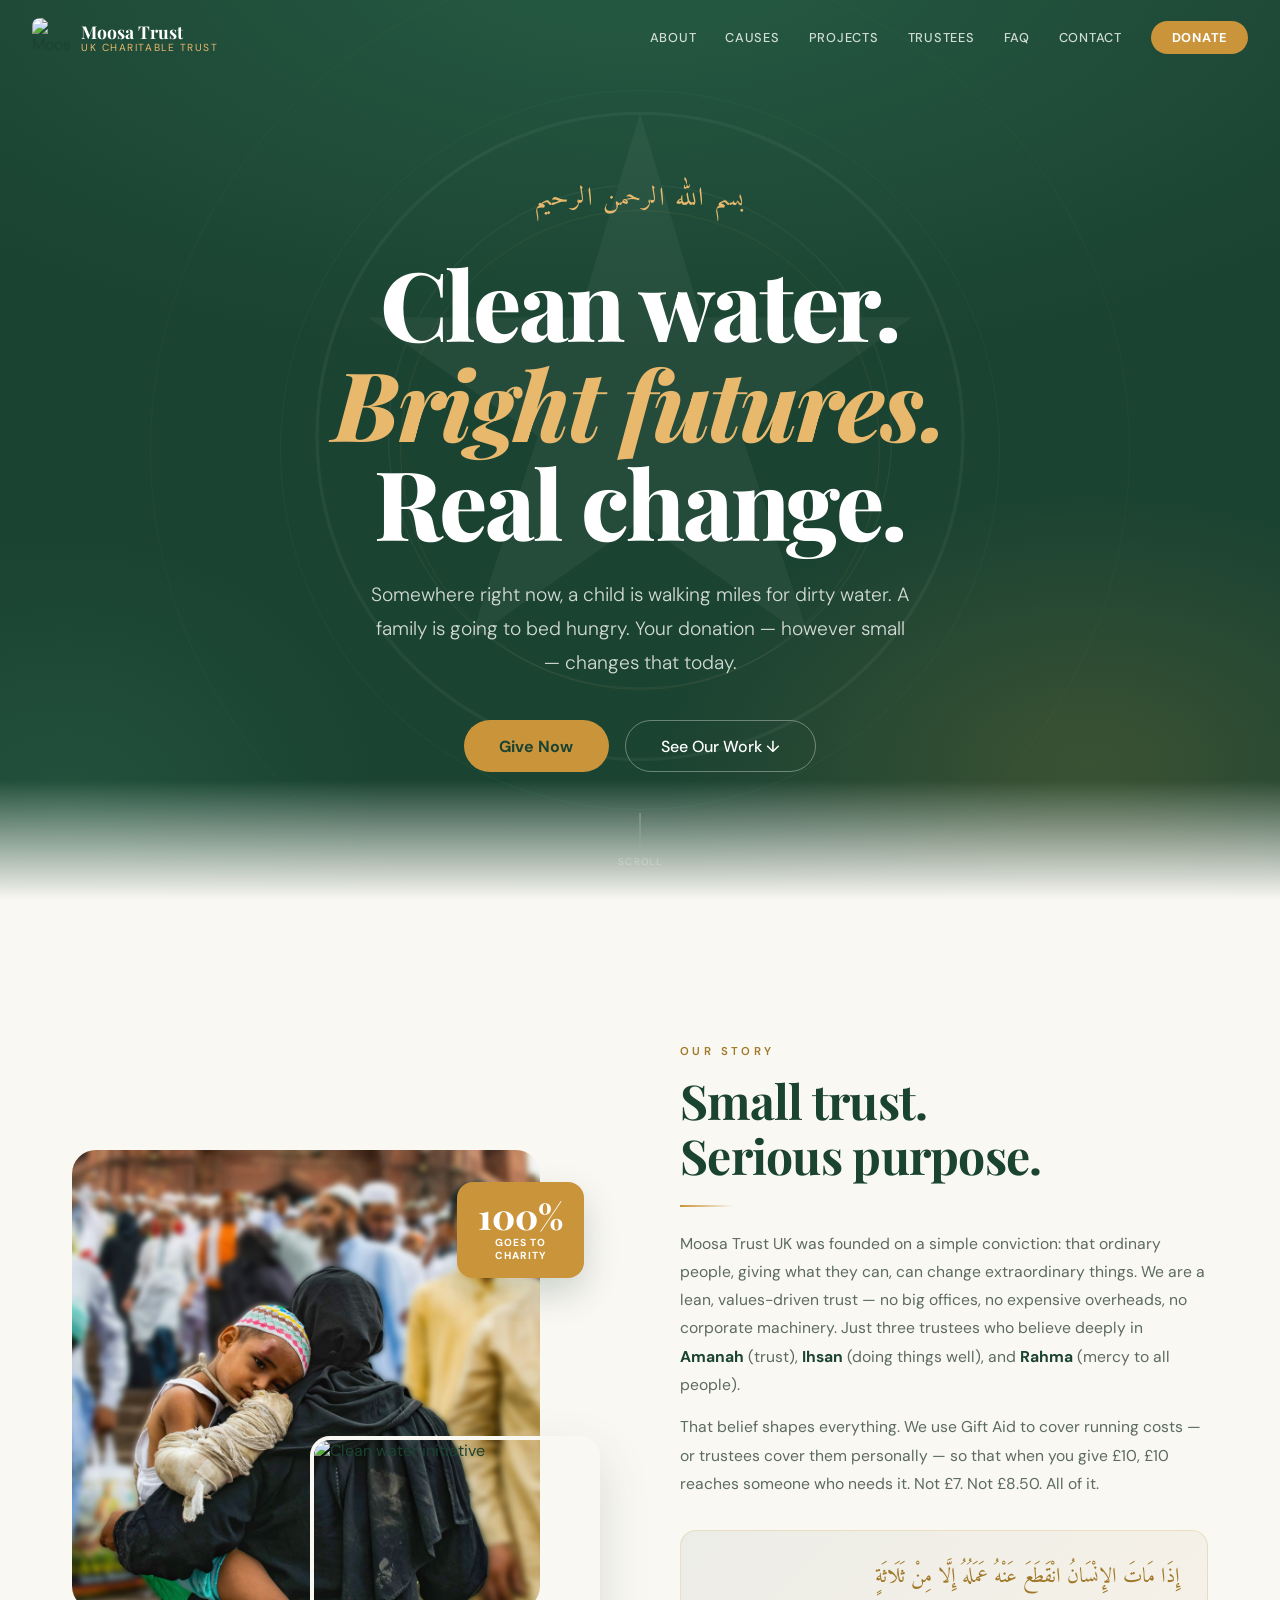
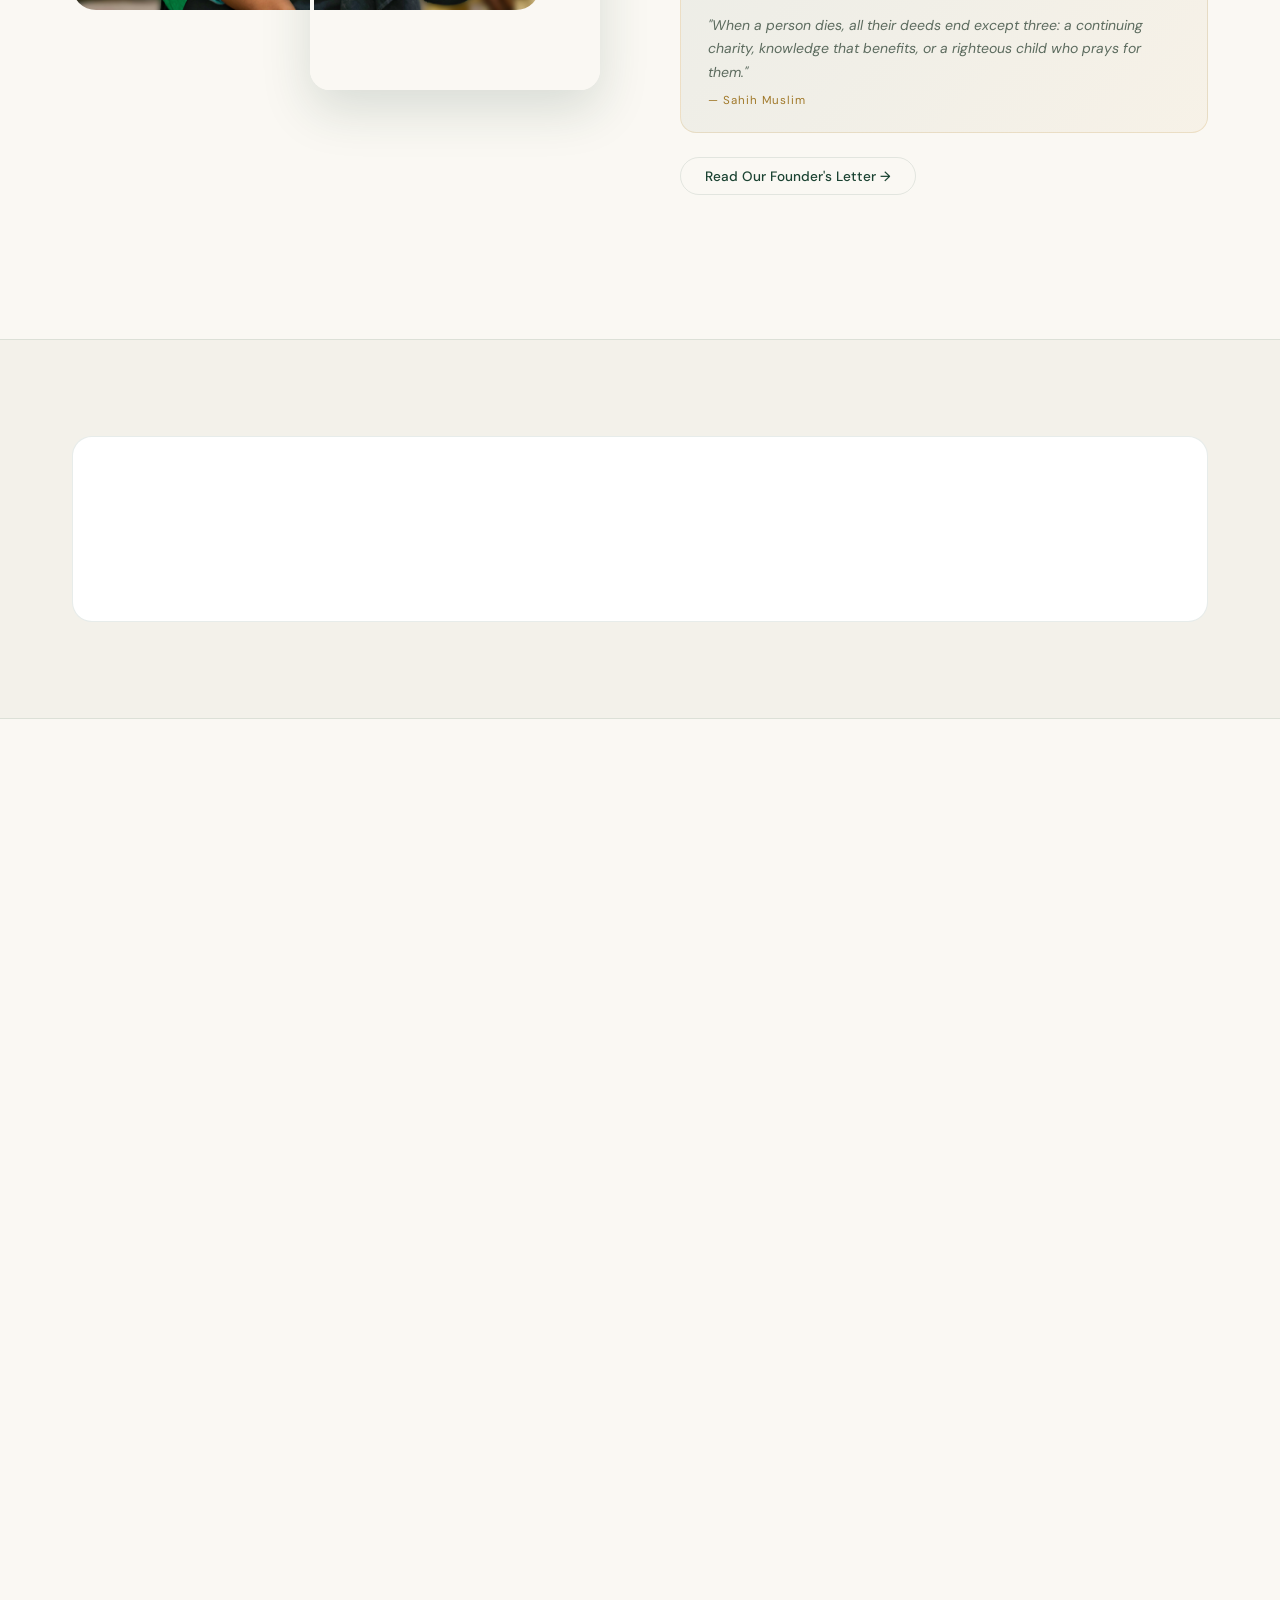
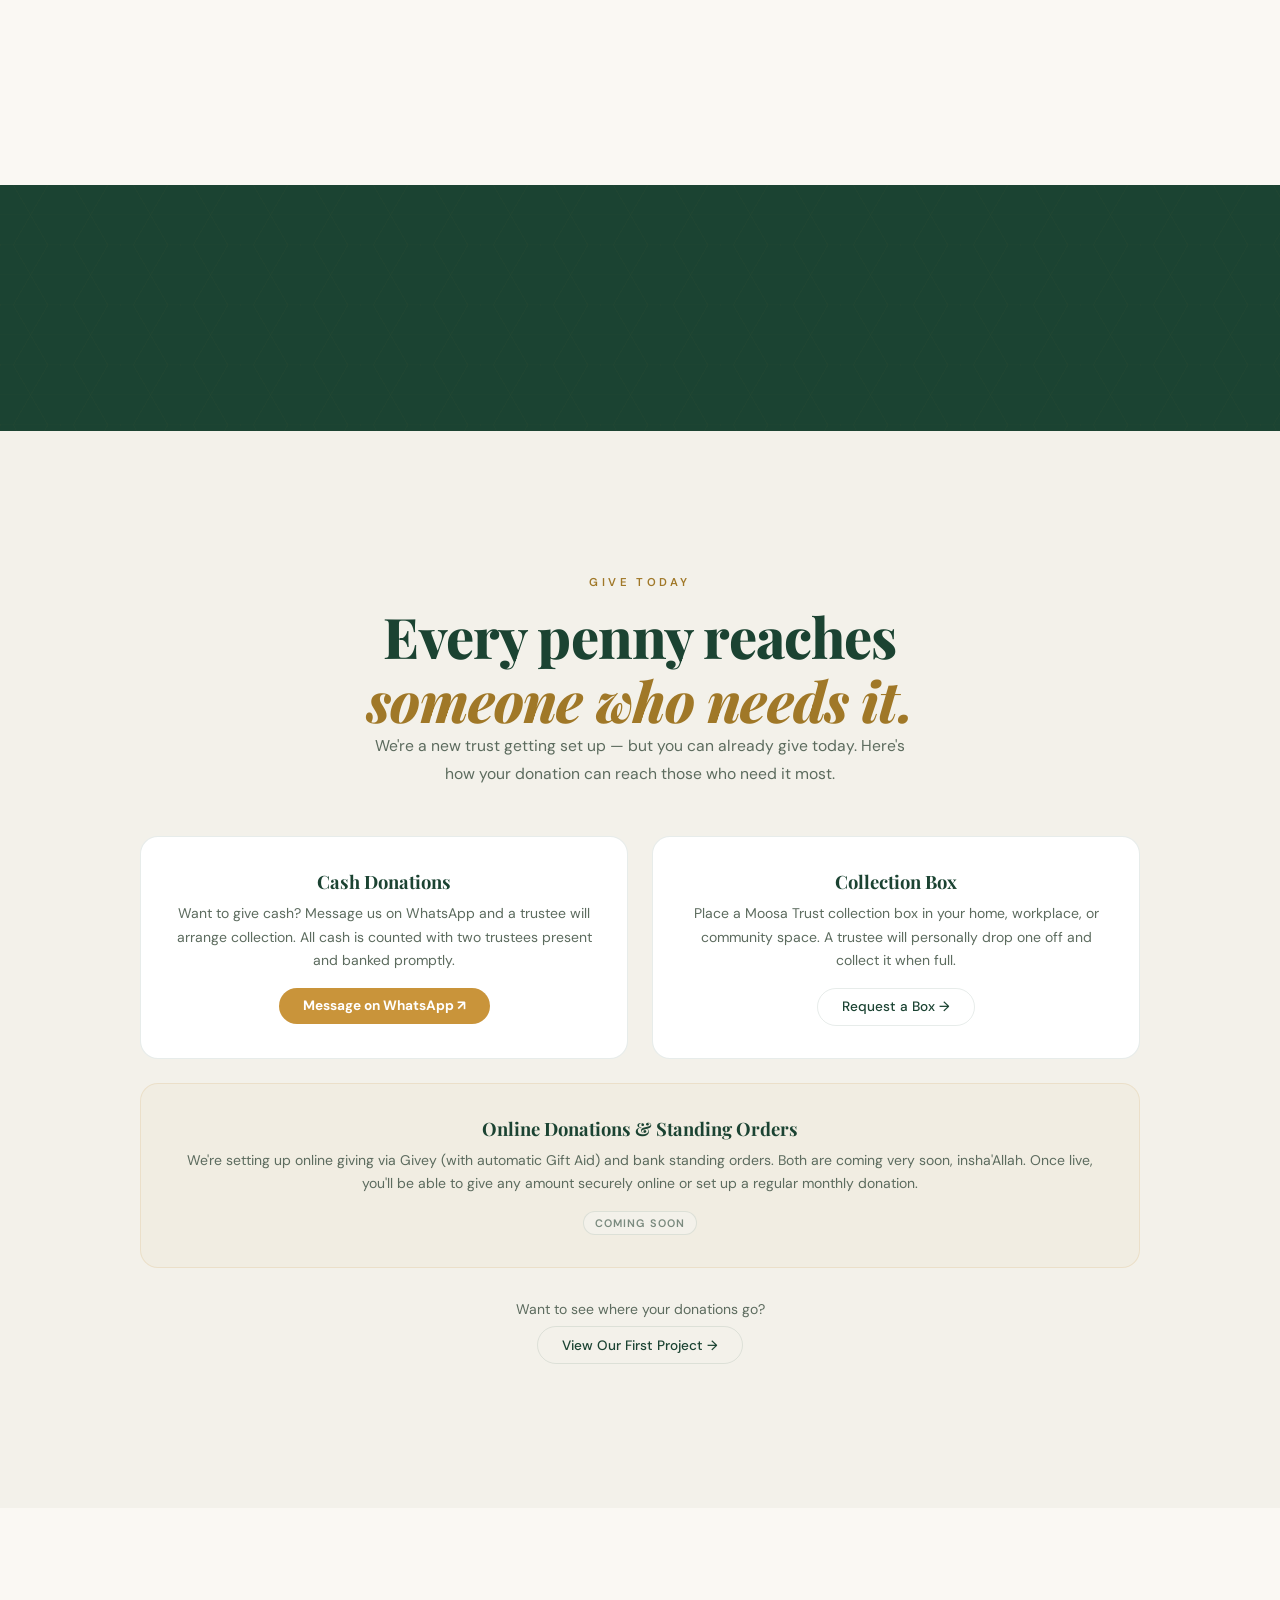
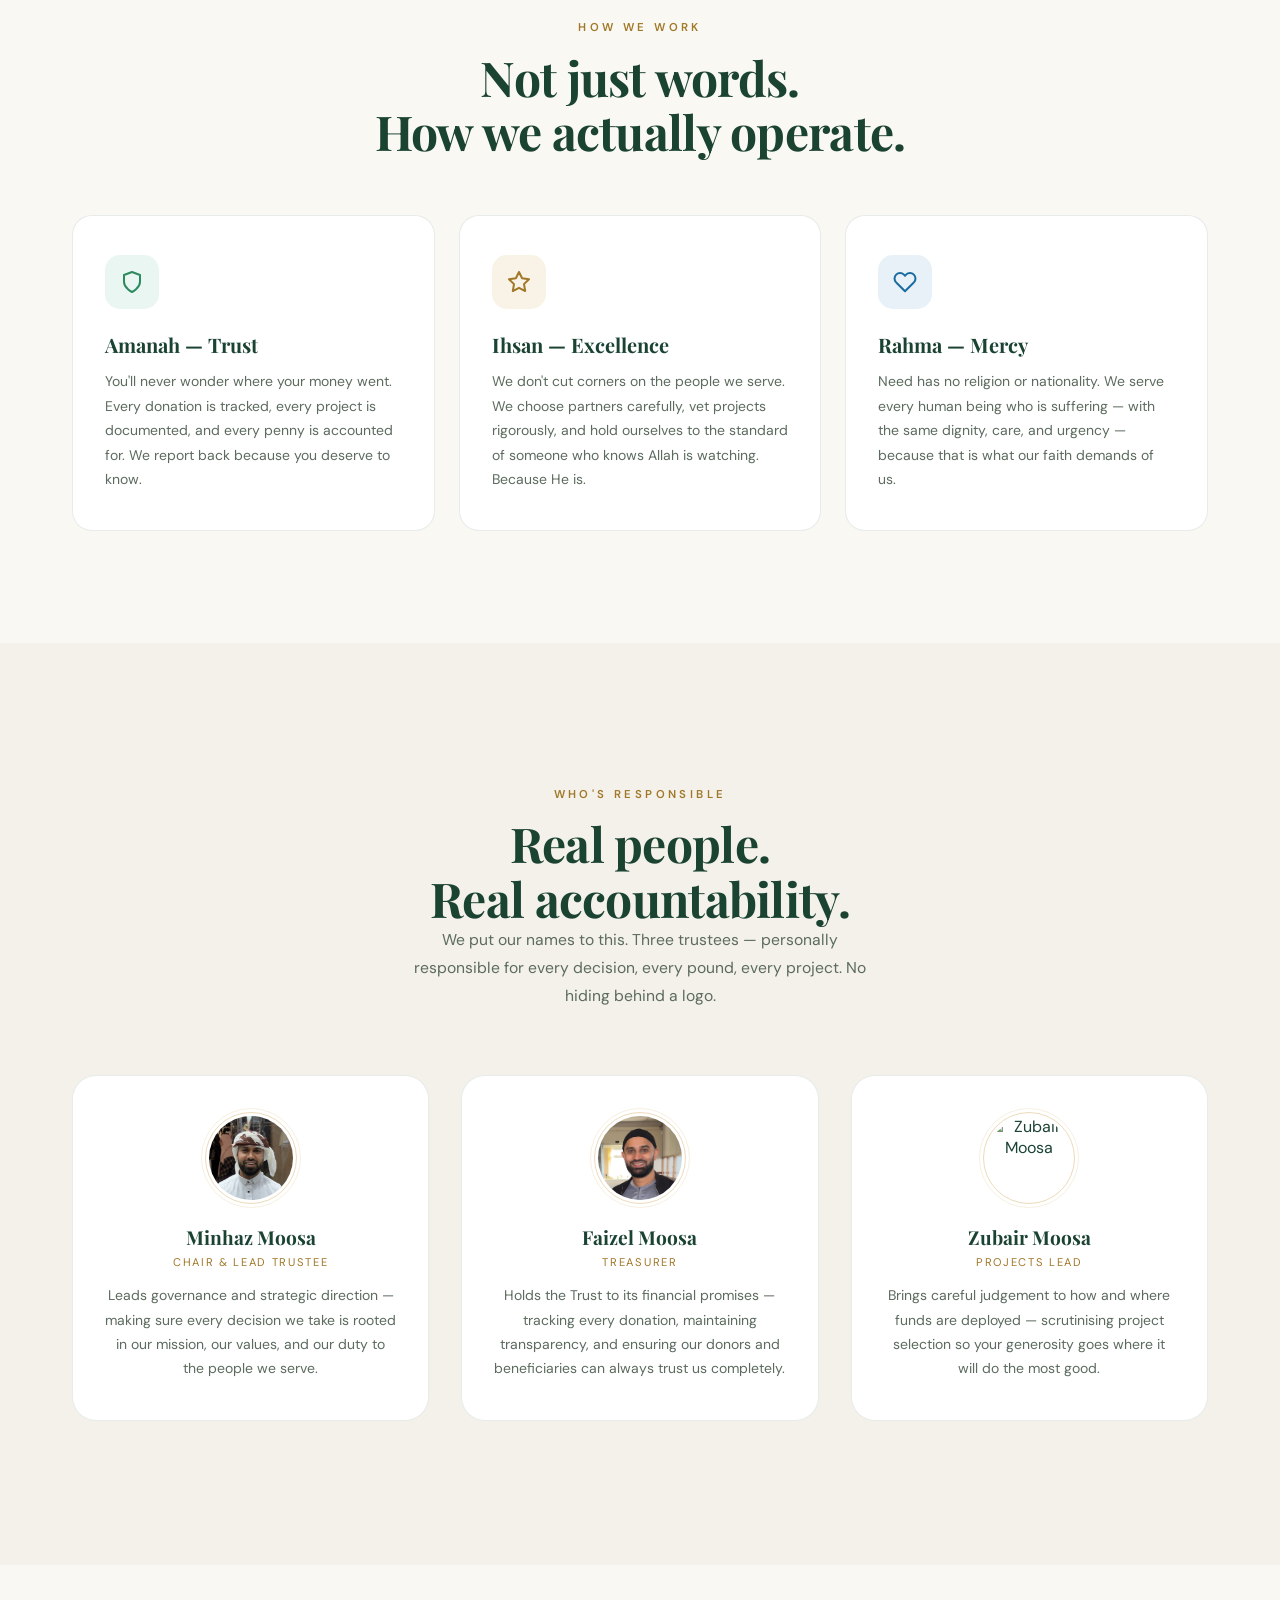
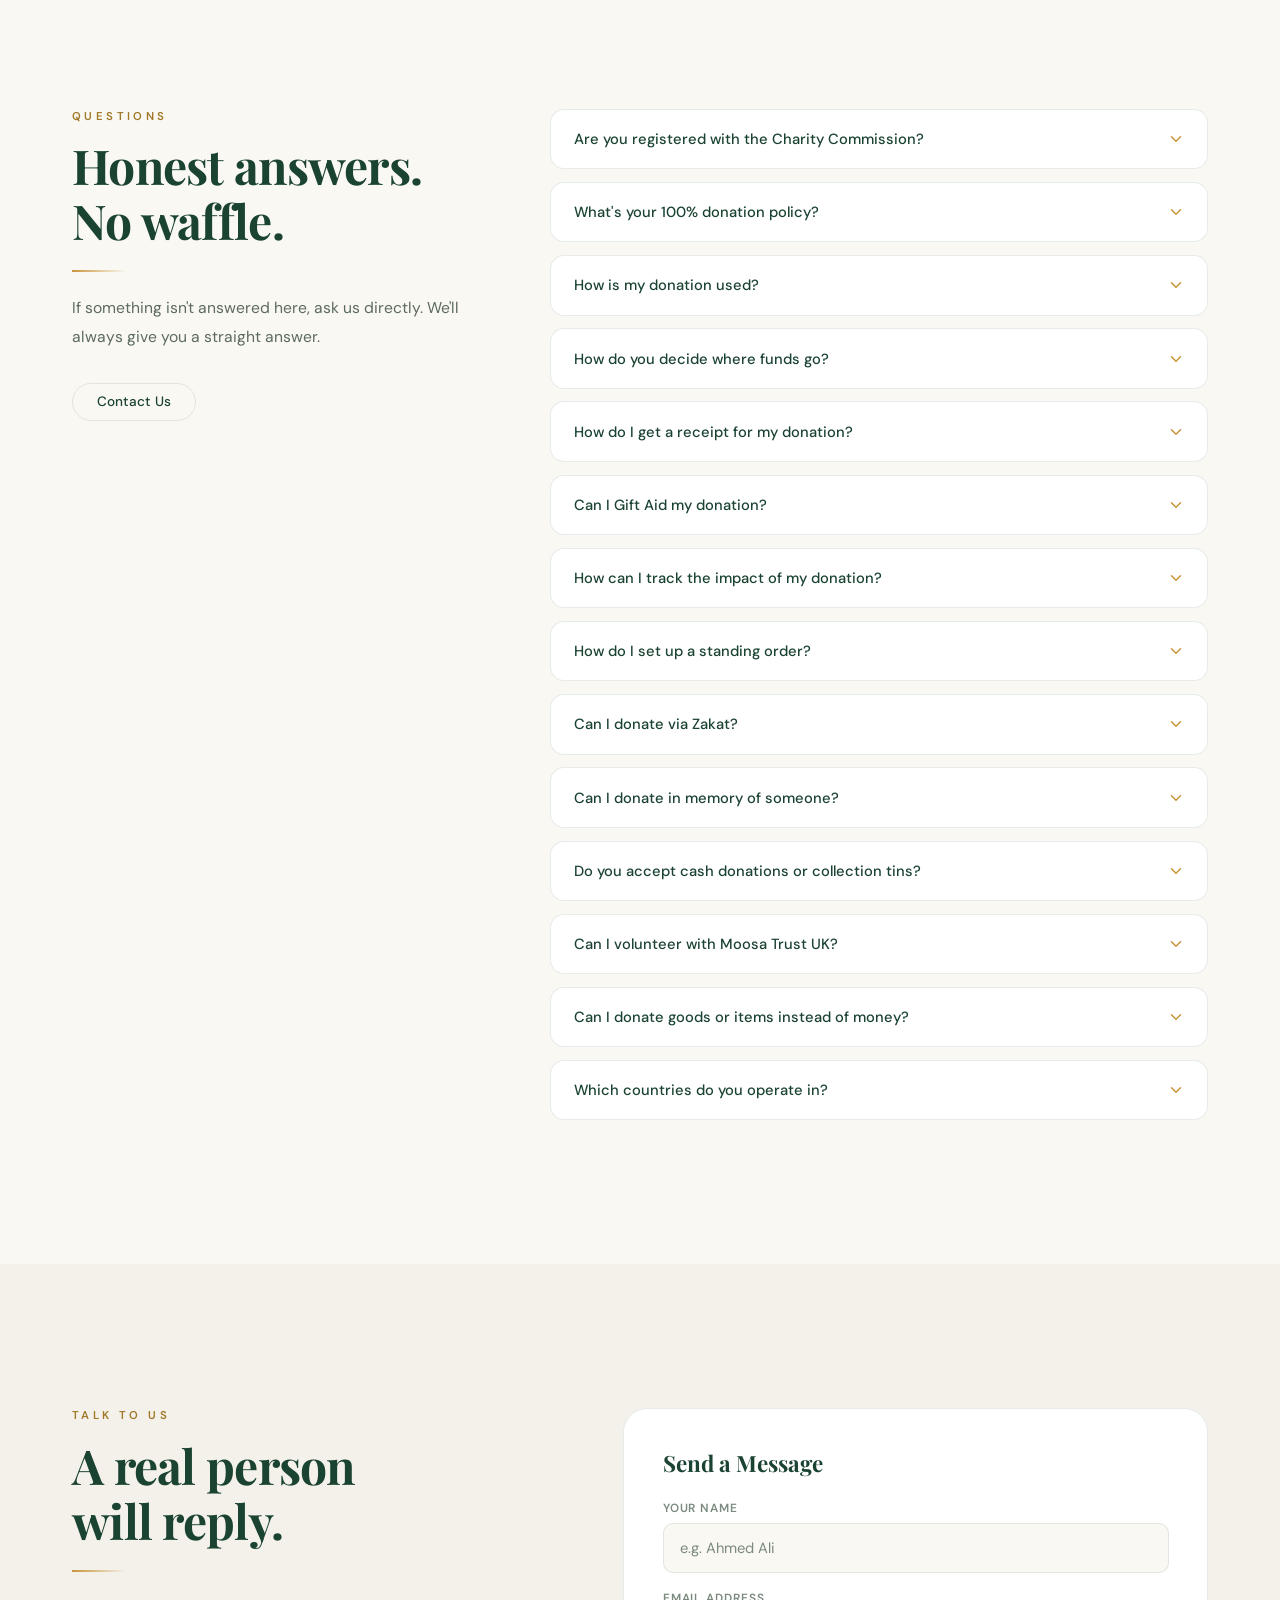
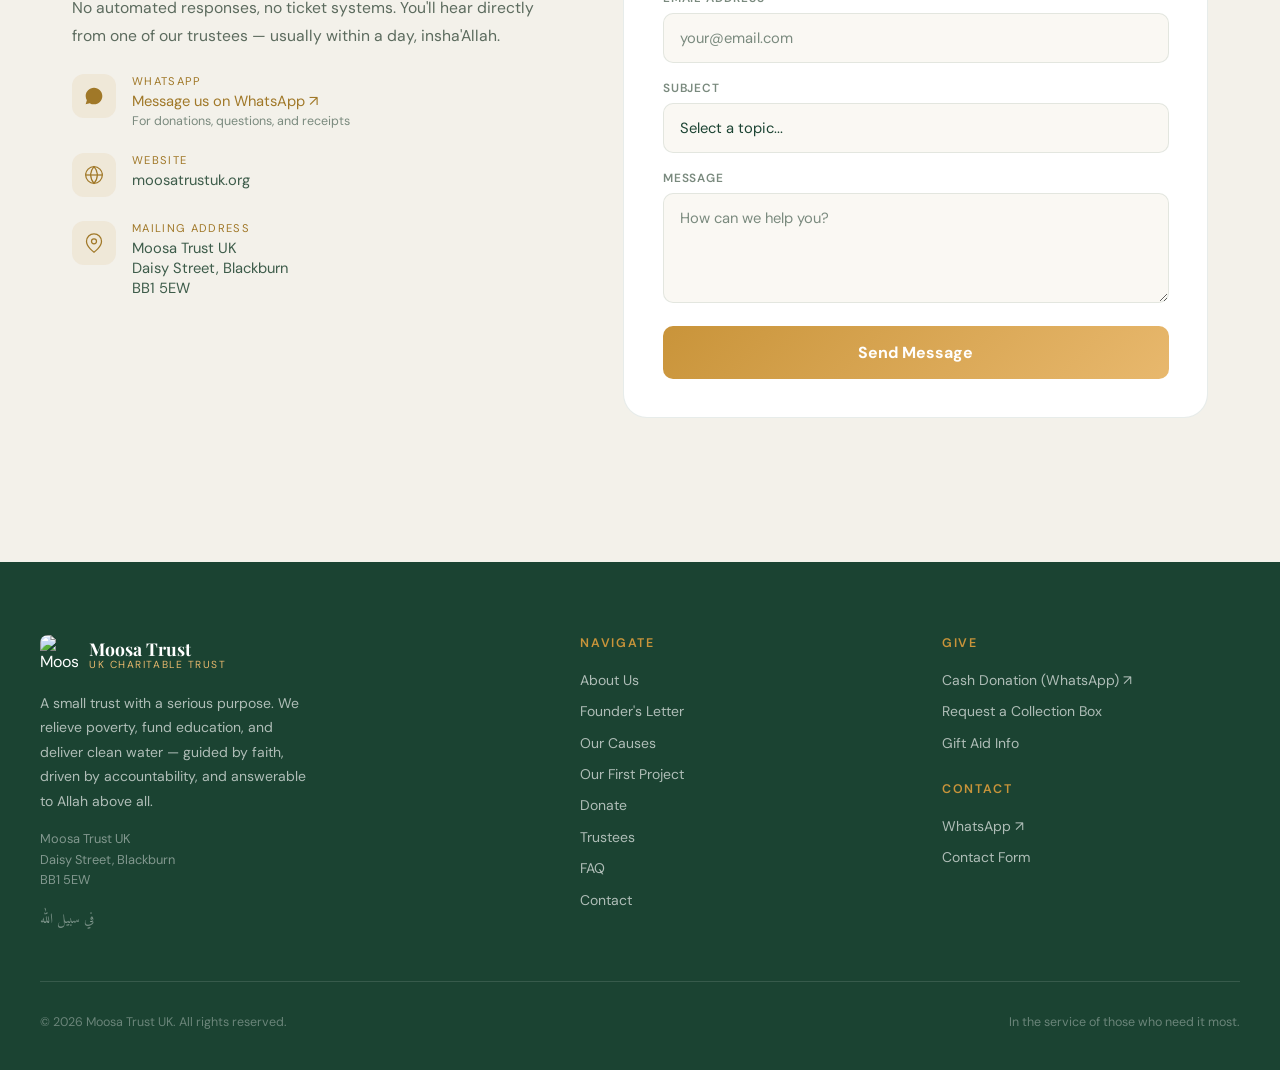
==== commit 6861bd99: "Update index.html" ====
--- a/index.html
+++ b/index.html
@@ -276,6 +276,7 @@
     <p class="subtext fade d2">Moosa Trust UK was founded on a simple conviction: that ordinary people, giving what they can, can change extraordinary things. We are a lean, values-driven trust — no big offices, no expensive overheads, no corporate machinery. Just three trustees who believe deeply in <strong>Amanah</strong> (trust), <strong>Ihsan</strong> (doing things well), and <strong>Rahma</strong> (mercy to all people).</p>
     <p class="subtext fade d2" style="margin-top:.9rem">That belief shapes everything. We use Gift Aid to cover running costs — or trustees cover them personally — so that when you give £10, £10 reaches someone who needs it. Not £7. Not £8.50. All of it.</p>
     <div class="hadith fade d3"><p class="hadith-ar" lang="ar">إِذَا مَاتَ الإِنْسَانُ انْقَطَعَ عَنْهُ عَمَلُهُ إِلَّا مِنْ ثَلَاثَةٍ</p><p class="hadith-en">"When a person dies, all their deeds end except three: a continuing charity, knowledge that benefits, or a righteous child who prays for them."</p><p class="hadith-src">— Sahih Muslim</p></div>
+    <div style="margin-top:1.5rem" class="fade d3"><a href="/blog/why-we-created-moosa-trust/" class="btn-outline btn-sm">Read Our Founder's Letter →</a></div>
   </div>
 </div></div></section>
 
@@ -394,7 +395,7 @@
 <footer><div class="footer-inner">
   <div class="footer-grid">
     <div class="footer-brand"><div class="logo"><img src="/Moosatrustlogo.png" alt="Moosa Trust UK" class="logo-img" width="38" height="38" style="border-radius:8px"><div class="logo-text">Moosa Trust <span>UK Charitable Trust</span></div></div><p>A small trust with a serious purpose. We relieve poverty, fund education, and deliver clean water — guided by faith, driven by accountability, and answerable to Allah above all.</p><p style="font-size:.8rem;color:rgba(255,255,255,.45);margin-top:1rem;line-height:1.6">Moosa Trust UK<br>Daisy Street, Blackburn<br>BB1 5EW</p><p class="footer-ar" lang="ar">في سبيل الله</p></div>
-    <div class="footer-col"><h4>Navigate</h4><ul class="footer-links"><li><a href="#about">About Us</a></li><li><a href="#causes">Our Causes</a></li><li><a href="/projects/sri-lanka-well/">Our First Project</a></li><li><a href="#donate">Donate</a></li><li><a href="#trustees">Trustees</a></li><li><a href="#faq">FAQ</a></li><li><a href="#contact">Contact</a></li></ul></div>
+    <div class="footer-col"><h4>Navigate</h4><ul class="footer-links"><li><a href="#about">About Us</a></li><li><a href="/blog/why-we-created-moosa-trust/">Founder's Letter</a></li><li><a href="#causes">Our Causes</a></li><li><a href="/projects/sri-lanka-well/">Our First Project</a></li><li><a href="#donate">Donate</a></li><li><a href="#trustees">Trustees</a></li><li><a href="#faq">FAQ</a></li><li><a href="#contact">Contact</a></li></ul></div>
     <div class="footer-col"><h4>Give</h4><ul class="footer-links"><li><a href="https://wa.me/447854690073" target="_blank" rel="noopener noreferrer">Cash Donation (WhatsApp) ↗</a></li><li><a href="/collection-box">Request a Collection Box</a></li><li><a href="#faq">Gift Aid Info</a></li></ul><h4 style="margin-top:1.8rem">Contact</h4><ul class="footer-links"><li><a href="https://wa.me/447854690073" target="_blank" rel="noopener noreferrer">WhatsApp ↗</a></li><li><a href="#contact">Contact Form</a></li></ul></div>
   </div>
   <div class="footer-bot"><span>© <span id="yr"></span> Moosa Trust UK. All rights reserved.</span><span>In the service of those who need it most.</span></div>
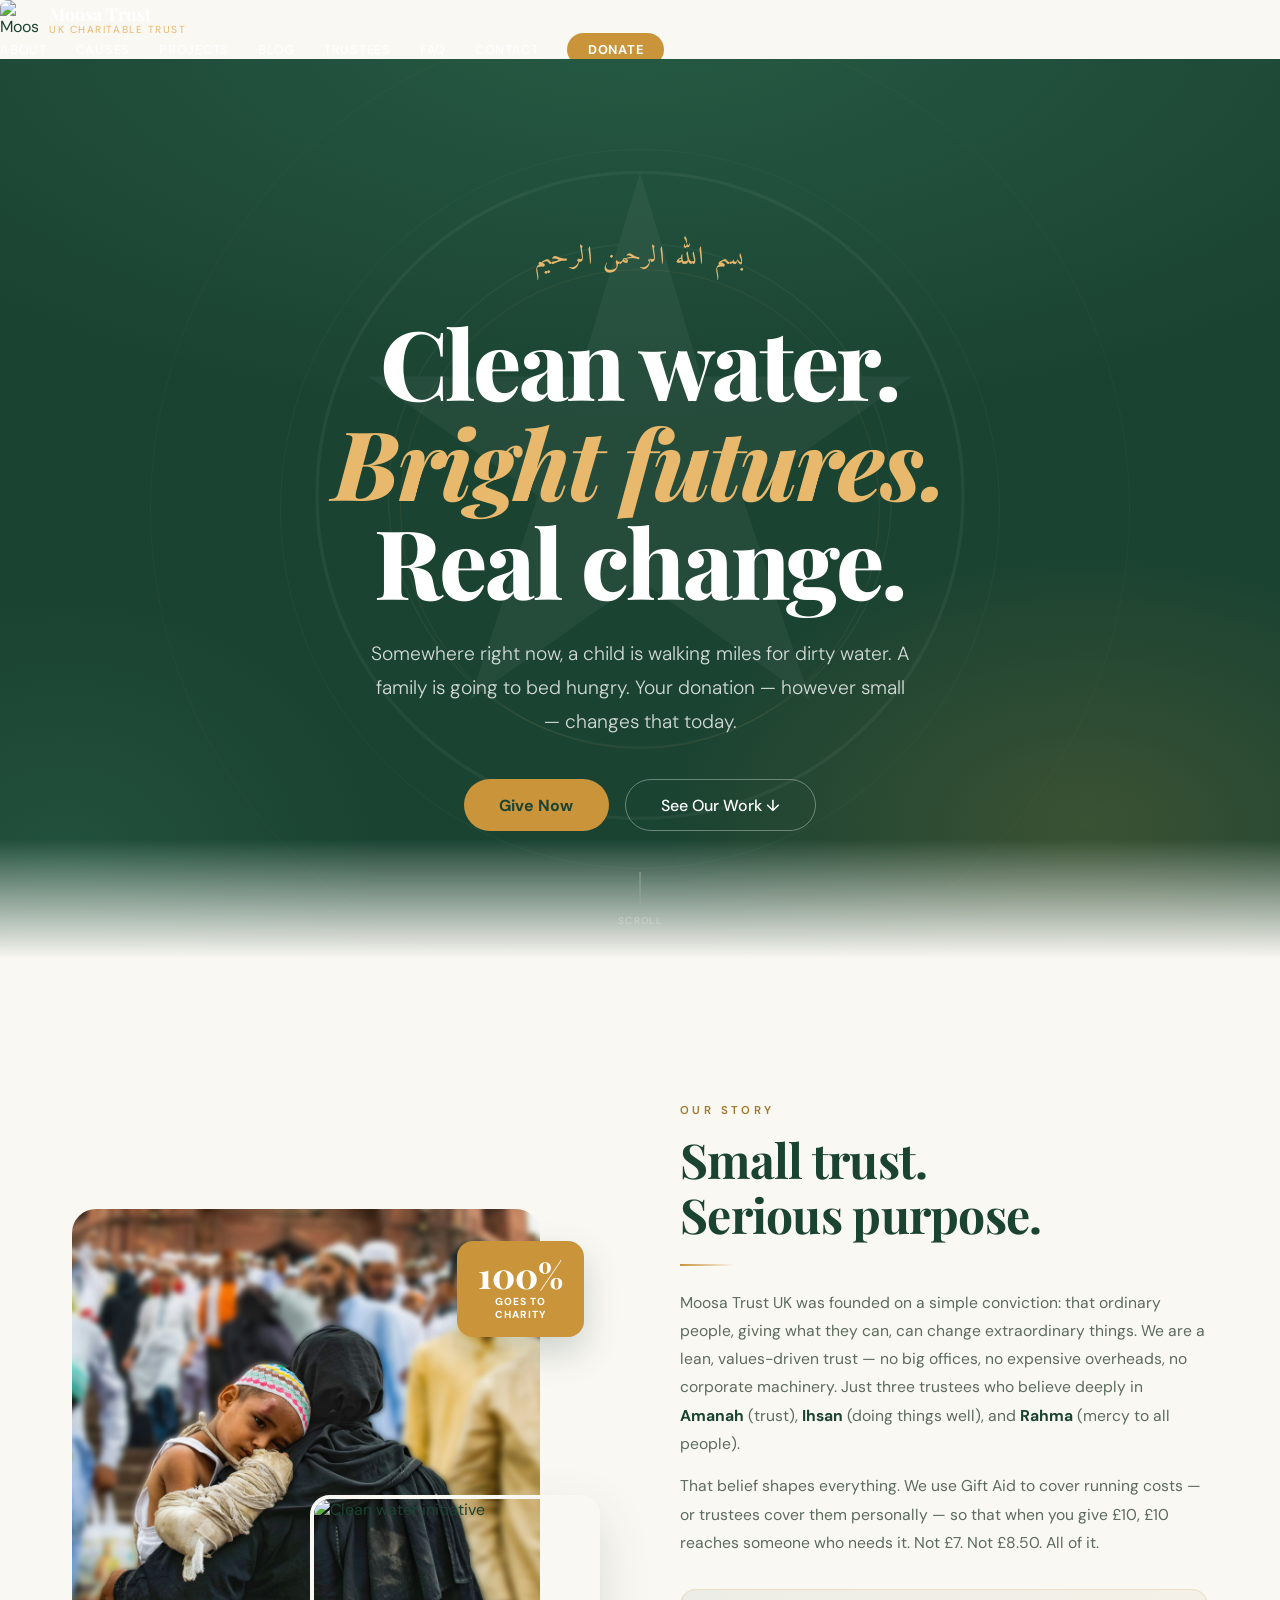
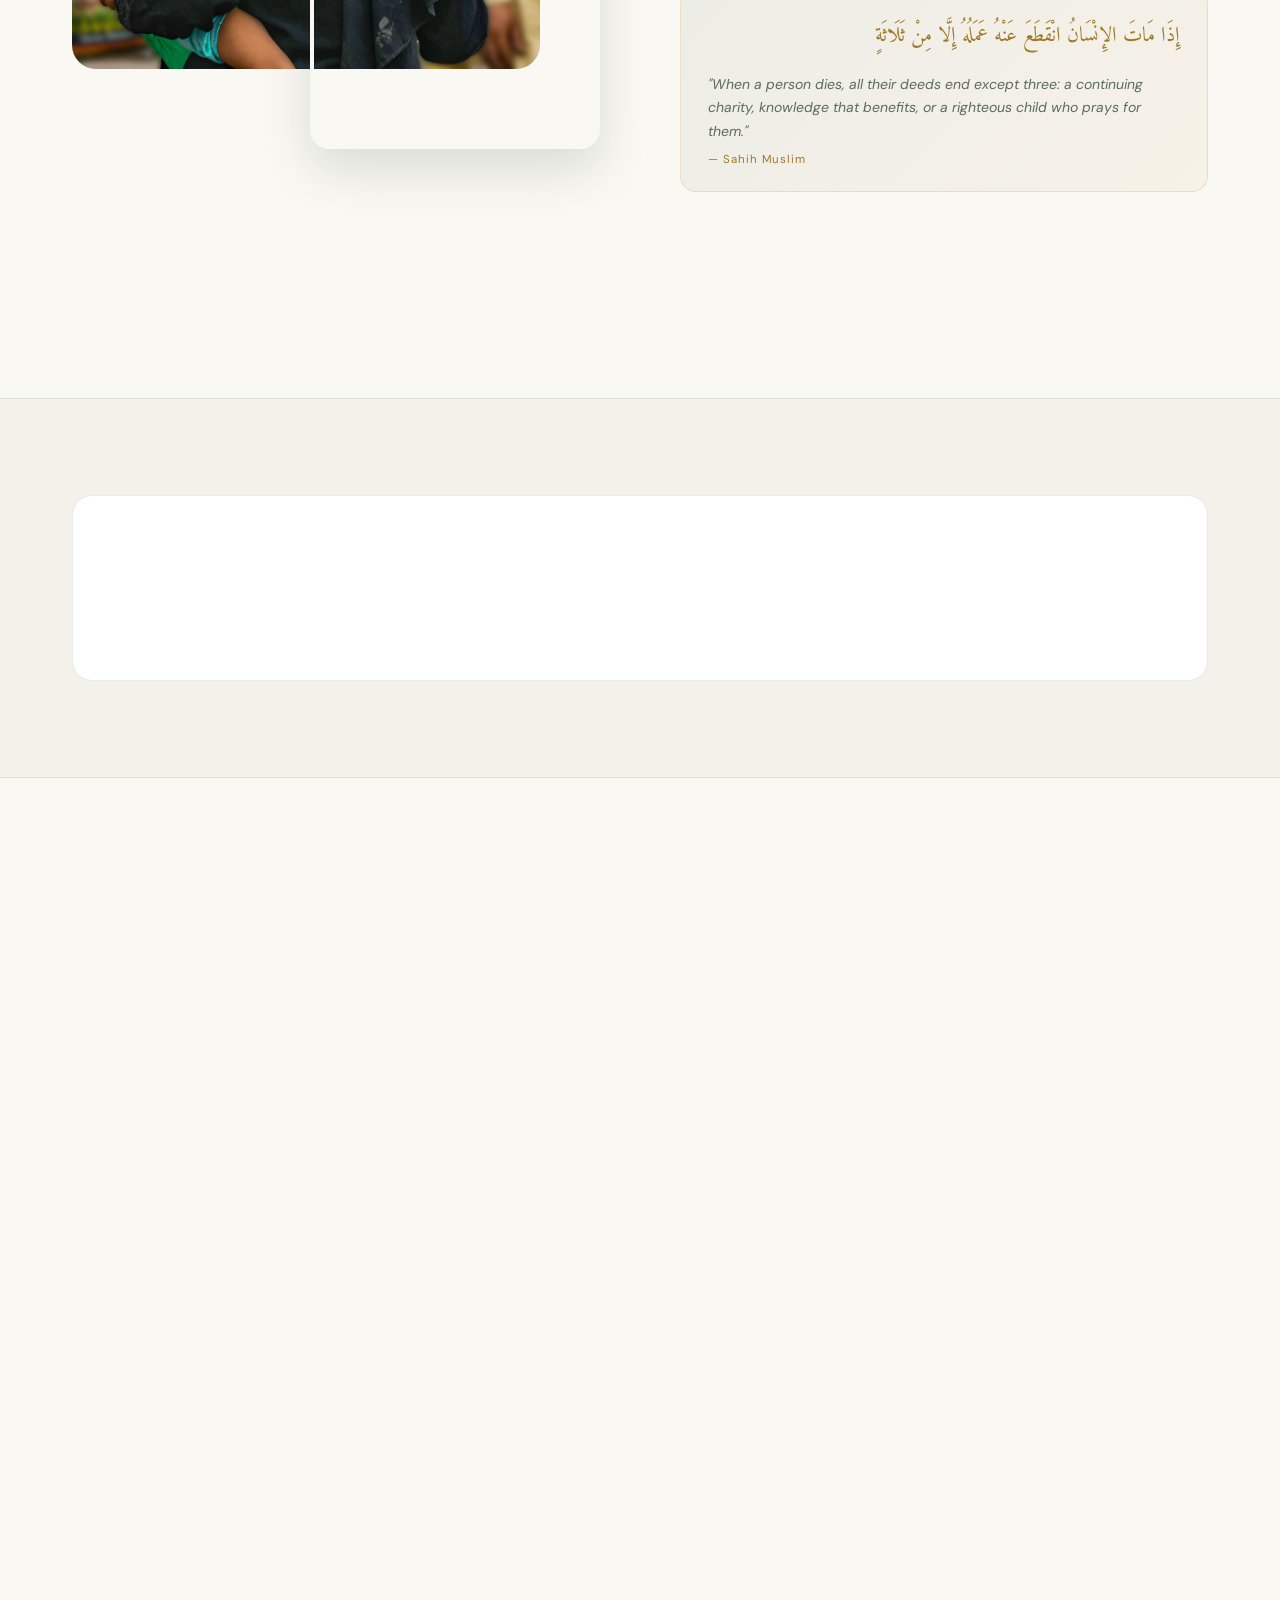
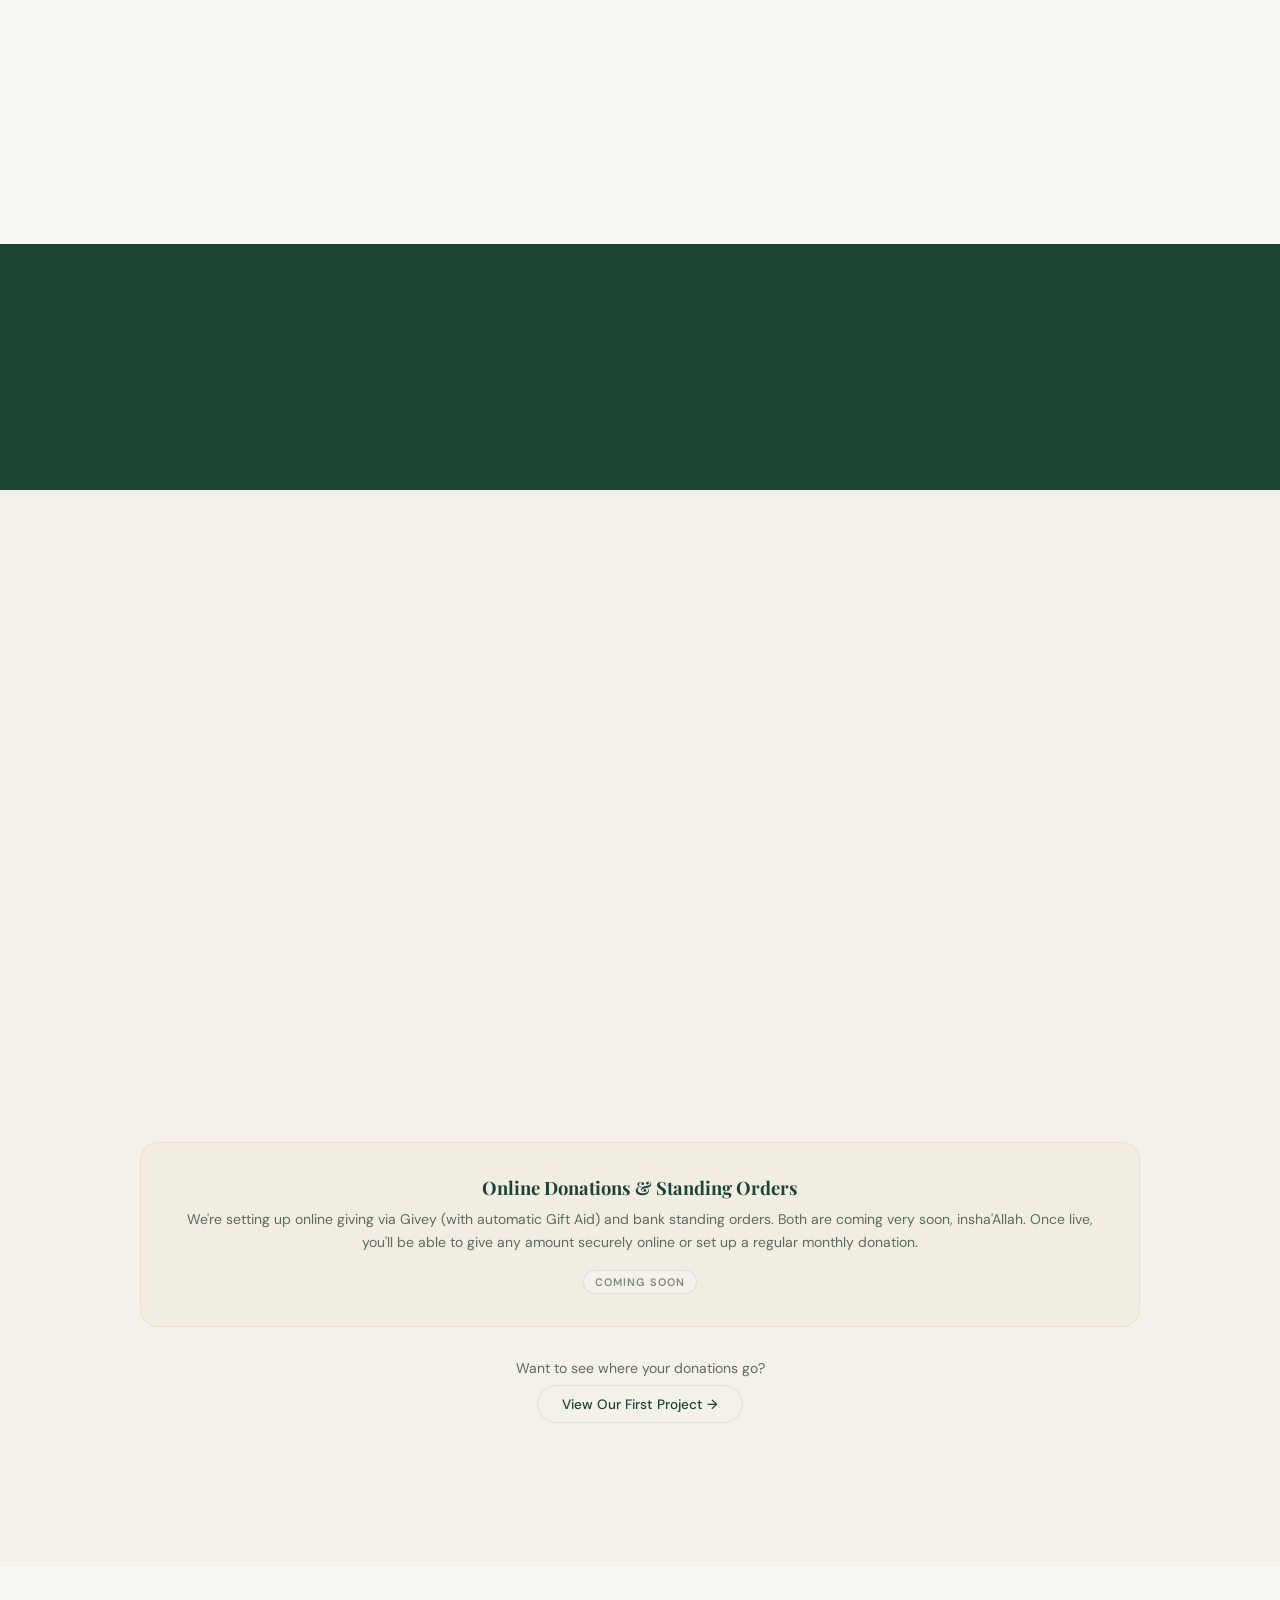
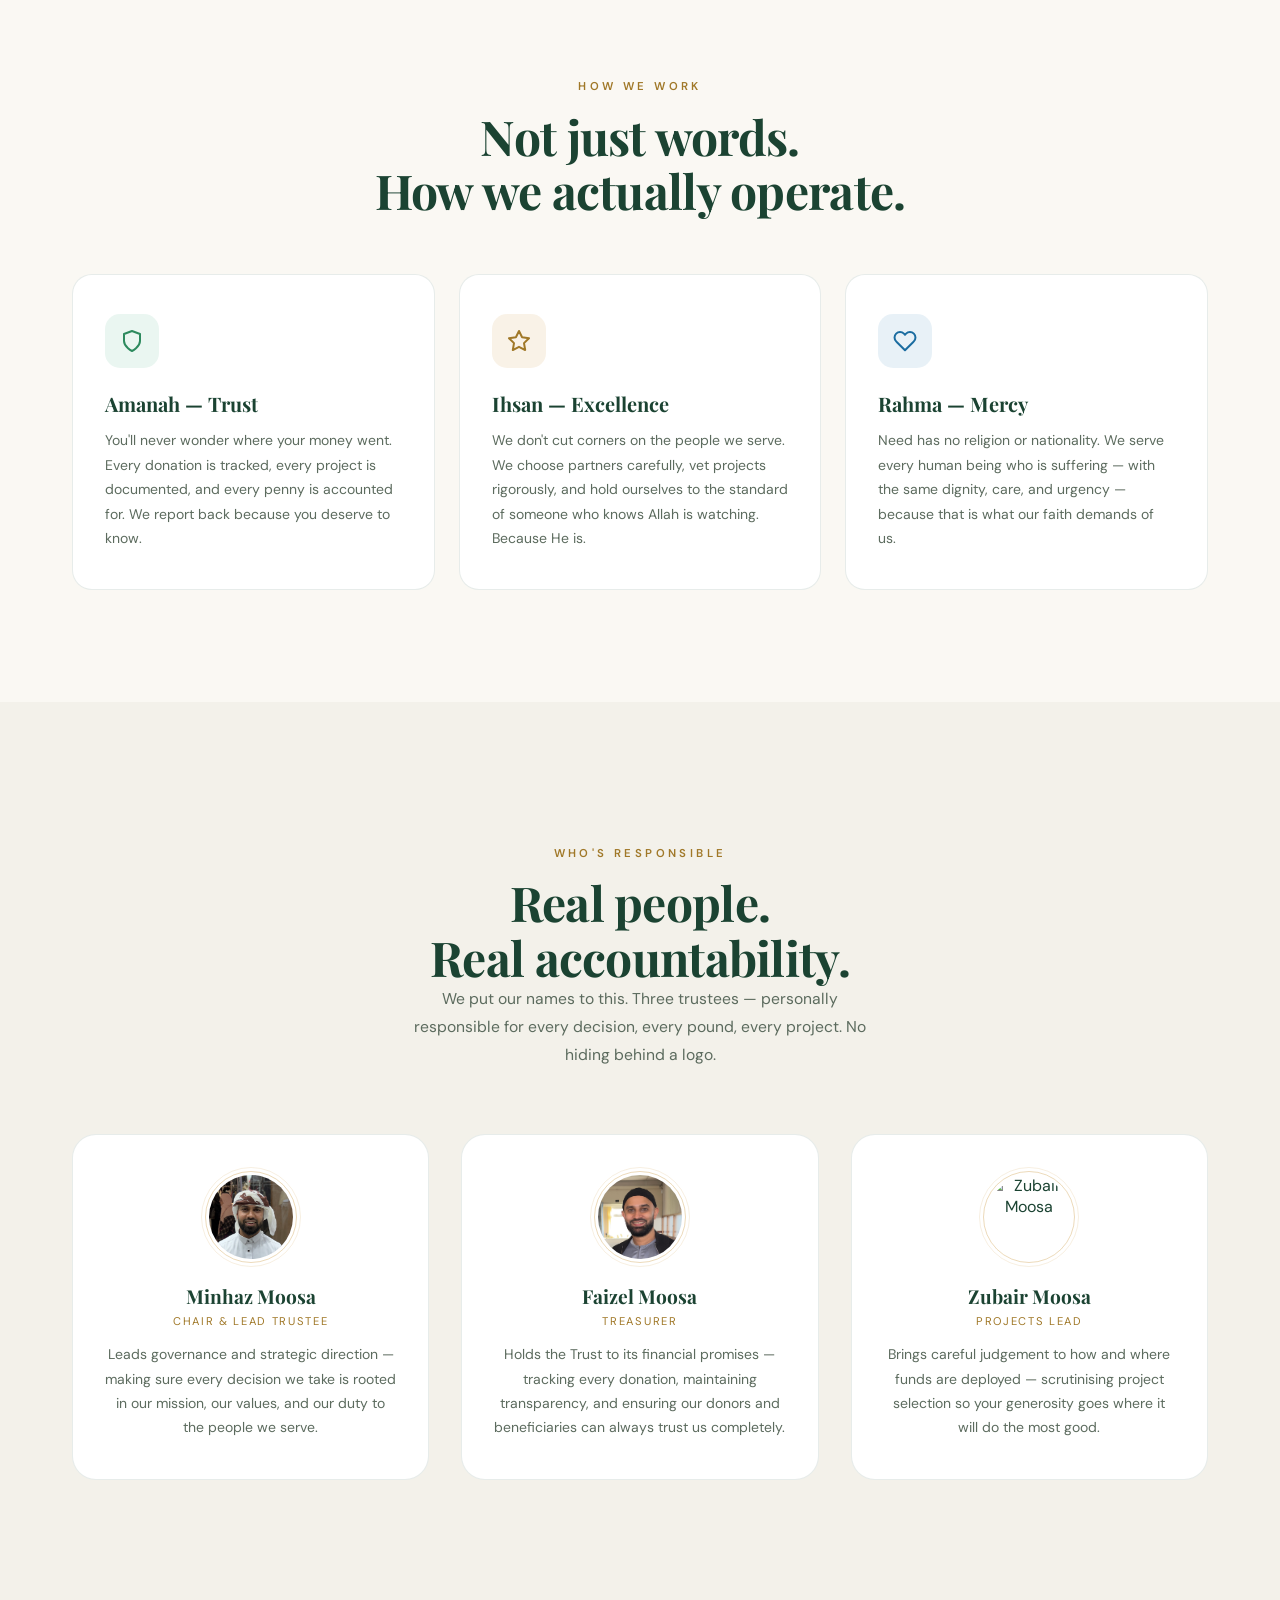
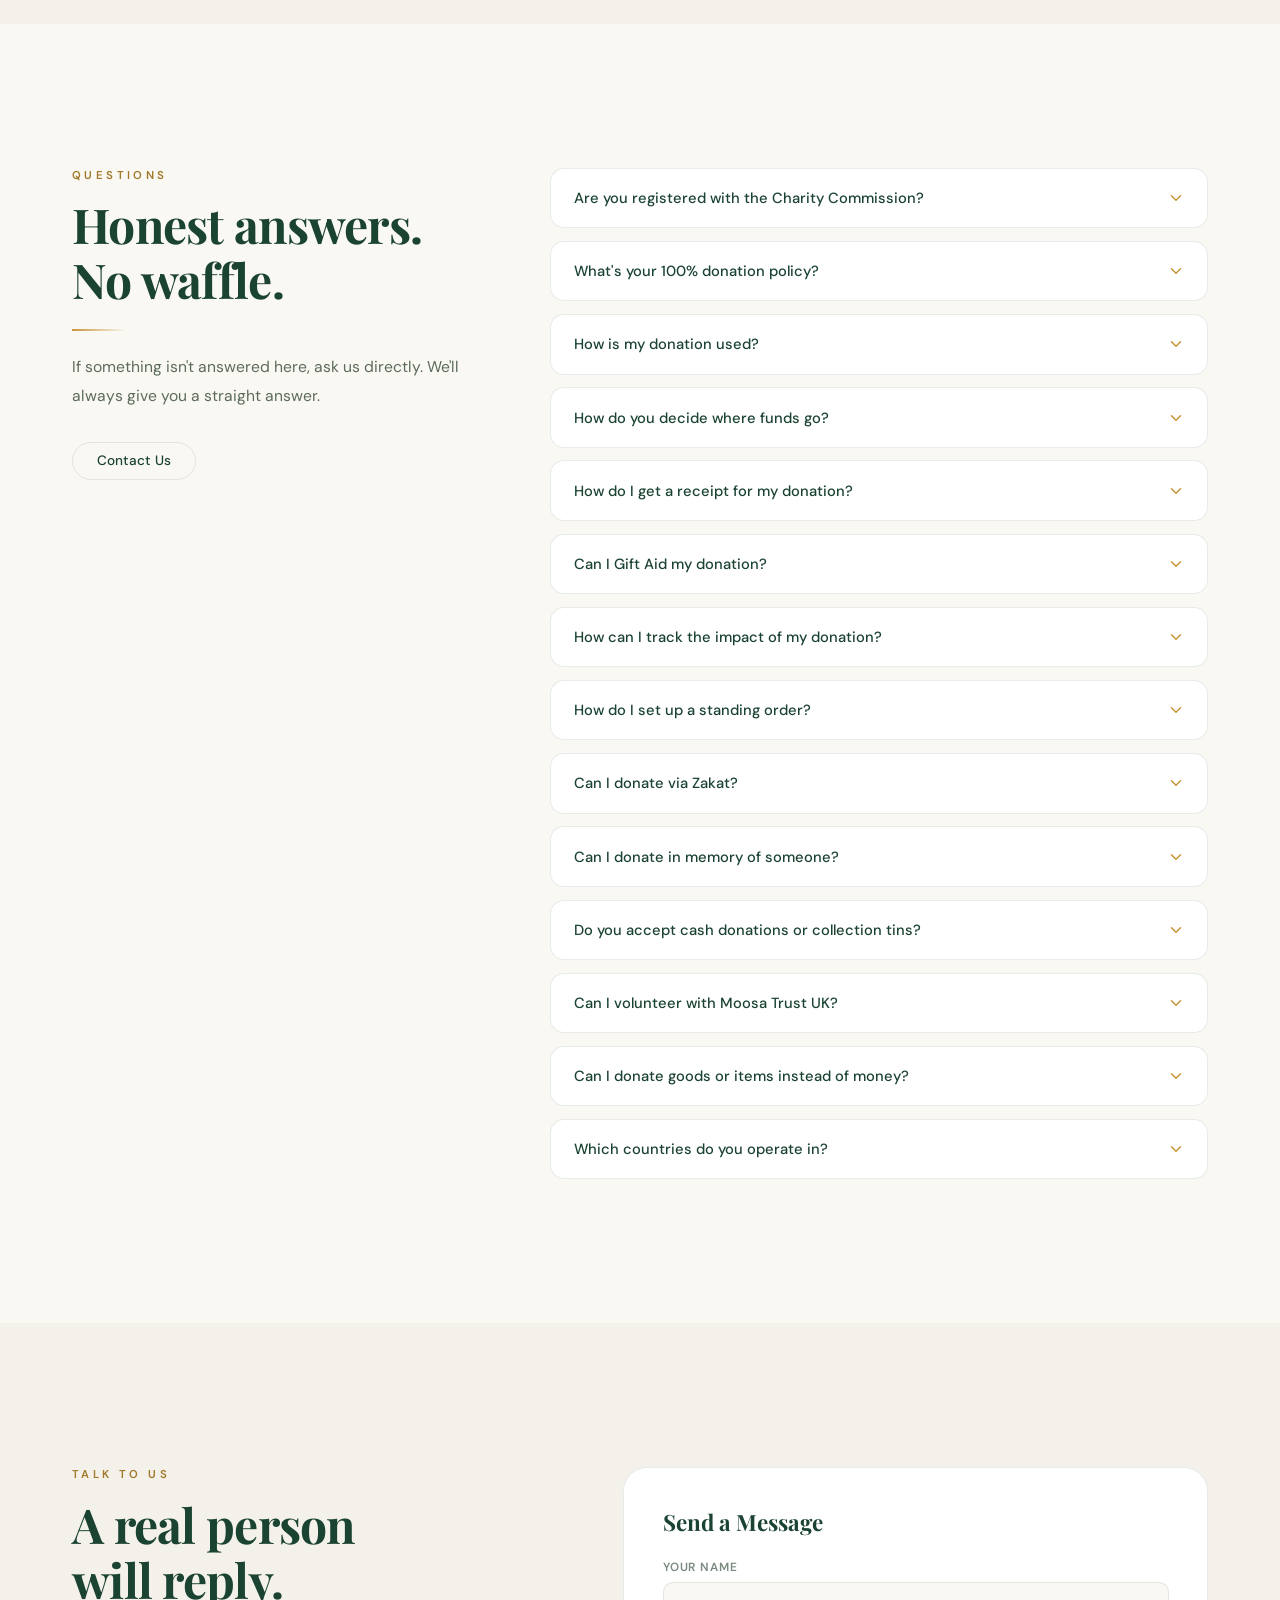
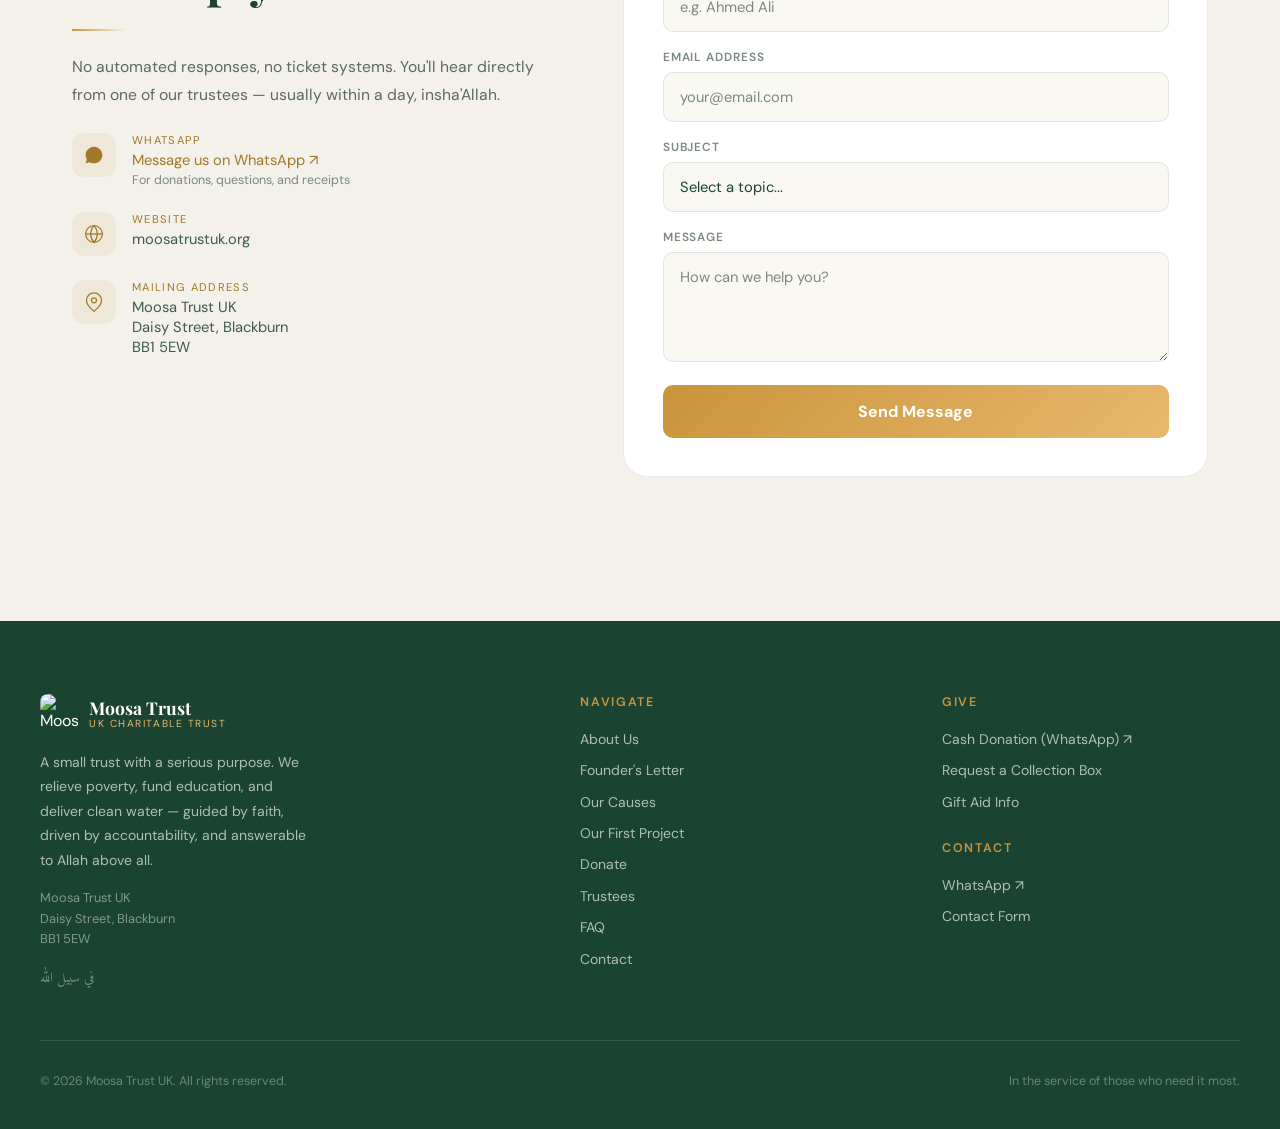
==== commit 09c5ac92: "New Homepage Code" ====
--- a/index.html
+++ b/index.html
@@ -1,4 +1,5 @@
 <!DOCTYPE html>
+
 <html lang="en">
 <head>
   <meta charset="UTF-8"/>
@@ -28,201 +29,204 @@
     #progress{position:fixed;top:0;left:0;height:3px;width:0%;background:linear-gradient(90deg,var(--gold),var(--mint));z-index:9999;transition:width 60ms linear}
     .skip-link{position:absolute;top:-100%;left:1rem;background:var(--gold);color:white;padding:.6rem 1.2rem;border-radius:0 0 8px 8px;font-size:.85rem;font-weight:600;z-index:10000;transition:top .2s}.skip-link:focus{top:0}
 
-    /* NAV */
-    nav{position:fixed;top:0;left:0;right:0;z-index:1000;padding:1.1rem 2rem;display:flex;align-items:center;justify-content:space-between;transition:background .4s,border-color .4s,box-shadow .4s;border-bottom:1px solid transparent}
-    nav .logo-text{color:white;transition:color .4s}nav .logo-text span{color:var(--gold-lt);transition:color .4s}
-    nav .nav-links a{color:rgba(255,255,255,.8);transition:color .3s}nav .nav-links a:hover{color:white}
-    nav .menu-btn span{background:white;transition:background .4s}
-    nav.scrolled{background:rgba(250,248,243,.95);backdrop-filter:blur(24px);border-color:var(--gborder);box-shadow:0 2px 20px rgba(27,67,50,.06)}
-    nav.scrolled .logo-text{color:var(--forest)}nav.scrolled .logo-text span{color:var(--gold-dk)}
-    nav.scrolled .nav-links a{color:var(--text-lt)}nav.scrolled .nav-links a:hover{color:var(--forest)}
-    nav.scrolled .menu-btn span{background:var(--forest)}
-    @supports not (backdrop-filter:blur(1px)){nav.scrolled{background:rgba(250,248,243,.98)}}
-    .logo{display:flex;align-items:center;gap:.7rem}.logo-img{width:38px;height:38px;border-radius:8px;object-fit:contain}
-    .logo-text{font-family:'Playfair Display',serif;font-size:1.1rem;font-weight:700}
-    .logo-text span{display:block;font-size:.64rem;font-family:'DM Sans',sans-serif;font-weight:400;letter-spacing:.15em;text-transform:uppercase;margin-top:-2px}
-    .nav-links{display:flex;align-items:center;gap:1.8rem;list-style:none}
-    .nav-links a{font-size:.8rem;font-weight:500;letter-spacing:.06em;text-transform:uppercase;position:relative}
-    .nav-links a::after{content:'';position:absolute;bottom:-4px;left:0;width:0;height:1.5px;background:var(--gold);transition:width .3s}
-    .nav-links a:hover::after{width:100%}
-    .nav-cta{background:var(--gold);color:white!important;padding:.48rem 1.3rem;border-radius:999px;font-weight:700!important;transition:background .2s,transform .2s!important}
-    .nav-cta::after{display:none!important}.nav-cta:hover{background:var(--gold-dk)!important;transform:translateY(-1px)}
-    .menu-btn{display:none;flex-direction:column;gap:5px;cursor:pointer;background:none;border:none;padding:4px}
-    .menu-btn span{display:block;width:22px;height:2px;border-radius:2px}
-    .mob-menu{position:fixed;inset:0;background:rgba(250,248,243,.98);z-index:999;display:flex;flex-direction:column;align-items:center;justify-content:center;gap:1.8rem;opacity:0;visibility:hidden;transition:opacity .35s ease,visibility .35s ease}
-    .mob-menu.open{opacity:1;visibility:visible}
-    .mob-menu a{font-family:'Playfair Display',serif;font-size:1.8rem;font-weight:700;color:var(--forest);transition:all .35s ease;transform:translateY(12px);opacity:0}
-    .mob-menu.open a{transform:translateY(0);opacity:1}
-    .mob-menu.open a:nth-child(2){transition-delay:.05s}.mob-menu.open a:nth-child(3){transition-delay:.1s}.mob-menu.open a:nth-child(4){transition-delay:.15s}.mob-menu.open a:nth-child(5){transition-delay:.2s}.mob-menu.open a:nth-child(6){transition-delay:.25s}.mob-menu.open a:nth-child(7){transition-delay:.3s}.mob-menu.open a:nth-child(8){transition-delay:.35s}
-    .mob-menu a:hover{color:var(--gold)}
-    .mob-close{position:absolute;top:1.5rem;right:1.8rem;font-size:1.8rem;cursor:pointer;background:none;border:none;color:var(--forest);opacity:.5;transition:opacity .2s}.mob-close:hover{opacity:1}
-
-    .btn-gold{display:inline-flex;align-items:center;gap:.5rem;background:var(--gold);color:white;font-weight:700;font-size:1rem;padding:.9rem 2.2rem;border-radius:999px;border:none;cursor:pointer;font-family:'DM Sans',sans-serif;transition:all .25s}
-    .btn-gold:hover{background:var(--gold-dk);transform:translateY(-3px);box-shadow:0 20px 40px rgba(201,148,58,.25)}
-    .btn-outline{display:inline-flex;align-items:center;gap:.5rem;background:transparent;color:var(--forest);font-weight:500;font-size:1rem;padding:.9rem 2.2rem;border-radius:999px;border:1.5px solid var(--gborder);cursor:pointer;font-family:'DM Sans',sans-serif;transition:all .25s}
-    .btn-outline:hover{border-color:var(--forest);background:rgba(27,67,50,.04);transform:translateY(-3px)}
-    .btn-sm{font-size:.85rem;padding:.6rem 1.5rem}
-    .btn-gold-w{display:inline-flex;align-items:center;gap:.5rem;background:var(--gold);color:var(--forest);font-weight:700;font-size:1rem;padding:.9rem 2.2rem;border-radius:999px;border:none;cursor:pointer;font-family:'DM Sans',sans-serif;transition:all .25s}
-    .btn-gold-w:hover{background:var(--gold-lt);transform:translateY(-3px);box-shadow:0 20px 40px rgba(201,148,58,.35)}
-    .btn-outline-w{display:inline-flex;align-items:center;gap:.5rem;background:transparent;color:white;font-weight:500;font-size:1rem;padding:.9rem 2.2rem;border-radius:999px;border:1.5px solid rgba(255,255,255,.35);cursor:pointer;font-family:'DM Sans',sans-serif;transition:all .25s}
-    .btn-outline-w:hover{border-color:rgba(255,255,255,.7);background:rgba(255,255,255,.08);transform:translateY(-3px)}
-
-    .label{font-size:.71rem;letter-spacing:.3em;text-transform:uppercase;color:var(--gold-dk);font-weight:600;margin-bottom:.9rem;display:block}
-    .heading{font-family:'Playfair Display',serif;font-size:clamp(1.9rem,4vw,3rem);font-weight:700;line-height:1.14;letter-spacing:-.015em;color:var(--forest)}
-    .subtext{color:var(--text-lt);font-size:.98rem;line-height:1.8;font-weight:400;margin-top:1rem}
-    .divider{width:54px;height:2px;background:linear-gradient(90deg,var(--gold),transparent);margin:1.4rem 0}
-    .card{background:white;border:1px solid var(--gborder);border-radius:20px;transition:all .35s}
-    .card:hover{border-color:rgba(27,67,50,.18);transform:translateY(-5px);box-shadow:0 20px 50px rgba(27,67,50,.08)}
-    .cause-card:hover{transform:translateY(-3px);box-shadow:0 12px 30px rgba(27,67,50,.07)}
-    .fade{opacity:0;transition:opacity .8s ease}.fade.in{opacity:1}.d1{transition-delay:.12s}.d2{transition-delay:.24s}.d3{transition-delay:.36s}
-    .hp-field{position:absolute;left:-9999px;opacity:0;height:0;width:0;overflow:hidden}
-    .coming-soon-badge{display:inline-block;background:var(--stone);color:var(--text-muted);font-size:.68rem;font-weight:600;text-transform:uppercase;letter-spacing:.1em;padding:.25rem .7rem;border-radius:999px;border:1px solid var(--gborder)}
-
-    /* HERO */
-    #hero{min-height:100vh;position:relative;overflow:hidden;display:flex;flex-direction:column;align-items:center;justify-content:center;text-align:center;padding:8rem 2rem 5rem;background:var(--forest);color:white}
-    .hero-bg{position:absolute;inset:0;z-index:0;background:radial-gradient(ellipse 110% 70% at 50% -5%,rgba(45,106,79,.6) 0%,transparent 65%),radial-gradient(ellipse 55% 50% at 85% 85%,rgba(201,148,58,.18) 0%,transparent 60%),radial-gradient(ellipse 45% 55% at 5% 90%,rgba(82,183,136,.12) 0%,transparent 55%)}
-    .hero-ring{position:absolute;border-radius:50%;top:50%;left:50%;transform:translate(-50%,-50%);border:1px solid rgba(201,148,58,.1);animation:ring 8s ease-in-out infinite}
-    .hero-ring:nth-child(1){width:480px;height:480px}.hero-ring:nth-child(2){width:720px;height:720px;animation-delay:2s;border-color:rgba(82,183,136,.07)}.hero-ring:nth-child(3){width:980px;height:980px;animation-delay:4s;border-color:rgba(201,148,58,.05)}
-    @keyframes ring{0%,100%{opacity:.5;transform:translate(-50%,-50%) scale(1)}50%{opacity:1;transform:translate(-50%,-50%) scale(1.04)}}
-    .hero-star{position:absolute;top:50%;left:50%;transform:translate(-50%,-52%);width:min(680px,90vw);height:min(680px,90vw);opacity:.045;animation:spin 70s linear infinite}
-    @keyframes spin{to{transform:translate(-50%,-52%) rotate(360deg)}}
-    .particle{position:absolute;border-radius:50%;background:radial-gradient(circle,rgba(201,148,58,.7),transparent 65%);animation:rise linear infinite;pointer-events:none}
-    @keyframes rise{0%{opacity:0;transform:translateY(0) translateX(0)}10%{opacity:.8}90%{opacity:.4}100%{opacity:0;transform:translateY(-110vh) translateX(var(--x))}}
-    .hero-inner{position:relative;z-index:1;width:100%;max-width:900px}
-    .hero-arabic{font-family:'Amiri',serif;font-size:clamp(1.1rem,2.5vw,1.6rem);color:var(--gold-lt);letter-spacing:.06em;margin-bottom:2rem;animation:fadeUp .8s .2s ease both}
-    .hero-h1{font-family:'Playfair Display',serif;font-size:clamp(2.8rem,7.5vw,6rem);font-weight:800;line-height:1.04;letter-spacing:-.025em;margin-bottom:1.6rem;animation:fadeUp .8s .4s ease both}
-    .hero-h1 em{font-style:italic;color:var(--gold-lt)}
-    .hero-sub{font-size:clamp(1.05rem,2vw,1.2rem);color:rgba(255,255,255,.8);max-width:540px;margin:0 auto 2.5rem;line-height:1.78;font-weight:300;animation:fadeUp .8s .55s ease both}
-    .hero-btns{display:flex;gap:1rem;justify-content:center;flex-wrap:wrap;animation:fadeUp .8s .7s ease both}
-    @keyframes fadeUp{from{opacity:0;transform:translateY(22px)}to{opacity:1;transform:translateY(0)}}
-    .scroll-hint{position:absolute;bottom:2rem;left:50%;transform:translateX(-50%);display:flex;flex-direction:column;align-items:center;gap:6px;color:rgba(255,255,255,.3);font-size:.62rem;letter-spacing:.15em;text-transform:uppercase;z-index:1}
-    .scroll-hint-line{width:1px;height:36px;background:linear-gradient(to bottom,rgba(255,255,255,.4),transparent);animation:pulse 2s ease-in-out infinite}
-    @keyframes pulse{0%,100%{opacity:.3}50%{opacity:.85}}
-    .hero-fade{position:absolute;bottom:0;left:0;right:0;height:120px;background:linear-gradient(to bottom,transparent,var(--cream));z-index:1;pointer-events:none}
-
-    /* ABOUT */
-    #about{padding:9rem 0}.about-grid{display:grid;grid-template-columns:1fr 1fr;gap:5rem;align-items:center}
-    .art-wrap{position:relative;height:540px}
-    .art-main{position:absolute;top:0;left:0;right:60px;bottom:80px;border-radius:24px;overflow:hidden}
-    .art-main img{width:100%;height:100%;object-fit:cover}
-    .art-secondary{position:absolute;bottom:0;right:0;width:55%;height:47%;border-radius:20px;overflow:hidden;border:4px solid var(--cream);box-shadow:0 20px 50px rgba(27,67,50,.15)}
-    .art-secondary img{width:100%;height:100%;object-fit:cover}
-    .cause-art img{width:100%;height:100%;object-fit:cover}
-    .art-badge{position:absolute;top:2rem;right:1rem;z-index:2;background:var(--gold);color:white;border-radius:16px;padding:1rem 1.3rem;text-align:center;box-shadow:0 15px 35px rgba(27,67,50,.2)}
-    .art-badge-n{font-family:'Playfair Display',serif;font-size:2.2rem;font-weight:800;line-height:1}
-    .art-badge-l{font-size:.64rem;font-weight:700;letter-spacing:.1em;text-transform:uppercase;margin-top:3px}
-    .hadith{background:linear-gradient(135deg,rgba(27,67,50,.06),rgba(201,148,58,.06));border:1px solid rgba(201,148,58,.2);border-radius:16px;padding:1.5rem 1.7rem;margin-top:2rem}
-    .hadith-ar{font-family:'Amiri',serif;font-size:1.3rem;color:var(--gold-dk);direction:rtl;margin-bottom:.8rem;line-height:2.2}
-    .hadith-en{font-style:italic;font-size:.875rem;color:var(--text-lt);line-height:1.7}
-    .hadith-src{font-size:.72rem;color:var(--gold-dk);margin-top:.5rem;letter-spacing:.08em}
-
-    #impact{padding:6rem 0;background:var(--stone);border-top:1px solid var(--gborder);border-bottom:1px solid var(--gborder)}
-    .impact-grid{display:grid;grid-template-columns:repeat(4,1fr);gap:0;border-radius:20px;overflow:hidden;border:1px solid var(--gborder);background:white}
-    .impact-item{padding:3rem 2rem;text-align:center;border-right:1px solid var(--gborder)}.impact-item:last-child{border-right:none}
-    .impact-n{font-family:'Playfair Display',serif;font-size:3rem;font-weight:800;color:var(--gold-dk);line-height:1;margin-bottom:.5rem}
-    .impact-l{font-size:.78rem;text-transform:uppercase;letter-spacing:.14em;color:var(--text-muted)}
-
-    #causes{padding:9rem 0}.causes-hdr{max-width:600px;margin-bottom:4rem}
-    .causes-grid{display:grid;grid-template-columns:repeat(3,1fr);gap:1.5rem}
-    .cause-card{border-radius:24px;overflow:hidden;display:flex;flex-direction:column}
-    .cause-art{position:relative;aspect-ratio:16/10;overflow:hidden}
-    .cause-tag{position:absolute;top:1rem;left:1rem;z-index:2;background:rgba(201,148,58,.92);color:white;font-size:.63rem;font-weight:700;text-transform:uppercase;letter-spacing:.12em;padding:.28rem .7rem;border-radius:999px}
-    .cause-body{padding:1.6rem;flex:1;display:flex;flex-direction:column}
-    .cause-title{font-family:'Playfair Display',serif;font-size:1.2rem;font-weight:700;margin-bottom:.65rem;color:var(--forest)}
-    .cause-desc{font-size:.875rem;color:var(--text-lt);line-height:1.75;flex:1}
-    .cause-cta{margin-top:1.2rem}.cause-cta a{font-size:.82rem;font-weight:600;color:var(--gold-dk);display:inline-flex;align-items:center;gap:.4rem;transition:gap .2s,color .2s}.cause-cta a:hover{gap:.7rem;color:var(--forest)}
-    /* Cause art photos handled by .cause-art img above */
-
-    #quote{padding:5rem 2rem;position:relative;overflow:hidden;text-align:center;background:var(--forest);color:white}
-    .quote-pattern{position:absolute;inset:0;opacity:.05;background-image:repeating-linear-gradient(60deg,rgba(201,148,58,.5) 0,rgba(201,148,58,.5) 1px,transparent 0,transparent 50%),repeating-linear-gradient(120deg,rgba(201,148,58,.5) 0,rgba(201,148,58,.5) 1px,transparent 0,transparent 50%),repeating-linear-gradient(0deg,rgba(201,148,58,.3) 0,rgba(201,148,58,.3) 1px,transparent 0,transparent 50%);background-size:60px 60px}
-    .quote-inner{position:relative;z-index:1;max-width:820px;margin:0 auto}
-    .quote-text{font-family:'Playfair Display',serif;font-size:clamp(1.4rem,3.5vw,2.2rem);font-weight:700;font-style:italic;line-height:1.45;margin-bottom:1.2rem}
-    .quote-src{font-size:.78rem;text-transform:uppercase;letter-spacing:.22em;color:var(--gold-lt)}
-
-    /* DONATE */
-    #donate{padding:9rem 0;background:var(--stone)}.donate-wrap{max-width:1000px;margin:0 auto}.donate-hdr{text-align:center;margin-bottom:3rem}
-    .donate-hdr .heading em{color:var(--gold-dk);font-style:italic}
-    .donate-options{display:grid;grid-template-columns:1fr 1fr;gap:1.5rem;margin-bottom:1.5rem}
-    .donate-option{background:white;border:1px solid var(--gborder);border-radius:18px;padding:2rem;text-align:center}
-    .donate-option h3{font-family:'Playfair Display',serif;font-size:1.15rem;font-weight:700;color:var(--forest);margin-bottom:.5rem}
-    .donate-option p{font-size:.875rem;color:var(--text-lt);line-height:1.65;margin-bottom:1rem}
-    .donate-coming{background:rgba(201,148,58,.04);border:1px solid rgba(201,148,58,.15);border-radius:18px;padding:2rem;text-align:center}
-    .donate-coming h3{font-family:'Playfair Display',serif;font-size:1.15rem;font-weight:700;color:var(--forest);margin-bottom:.5rem}
-    .donate-coming p{font-size:.875rem;color:var(--text-lt);line-height:1.65;margin-bottom:1rem}
-
-    #values{padding:7rem 0}.values-hdr{text-align:center;max-width:560px;margin:0 auto 3.5rem}
-    .values-grid{display:grid;grid-template-columns:repeat(3,1fr);gap:1.5rem}
-    .v-card{padding:2.4rem 2rem;border-radius:20px}.v-icon{width:54px;height:54px;border-radius:15px;display:flex;align-items:center;justify-content:center;margin-bottom:1.4rem}
-    .vi-g{background:rgba(82,183,136,.12);color:#2d8a5e}.vi-o{background:rgba(201,148,58,.12);color:var(--gold-dk)}.vi-b{background:rgba(30,120,180,.1);color:#1a6ca0}
-    .v-icon svg{width:24px;height:24px}.v-title{font-family:'Playfair Display',serif;font-size:1.25rem;font-weight:700;margin-bottom:.7rem;color:var(--forest)}
-    .v-desc{font-size:.875rem;color:var(--text-lt);line-height:1.75}
-
-    #trustees{padding:9rem 0;background:var(--stone)}.trustees-hdr{text-align:center;max-width:520px;margin:0 auto 4rem}
-    .trustees-grid{display:grid;grid-template-columns:repeat(3,1fr);gap:2rem}
-    .t-card{text-align:center;padding:2.5rem 2rem;border-radius:24px}
-    .t-avatar{width:84px;height:84px;border-radius:50%;margin:0 auto 1.5rem;overflow:hidden;position:relative;object-fit:cover}
-    .t-avatar-ring{position:relative;width:84px;height:84px;margin:0 auto 1.5rem}
-    .t-avatar-ring::after{content:'';position:absolute;inset:-4px;border-radius:50%;border:1.5px solid rgba(201,148,58,.35)}
-    .t-avatar-ring::before{content:'';position:absolute;inset:-8px;border-radius:50%;border:1px solid rgba(201,148,58,.15)}
-    .t-avatar-ring img{width:84px;height:84px;border-radius:50%;object-fit:cover}
-    .t-name{font-family:'Playfair Display',serif;font-size:1.2rem;font-weight:700;margin-bottom:.35rem;color:var(--forest)}
-    .t-role{font-size:.7rem;text-transform:uppercase;letter-spacing:.15em;color:var(--gold-dk);margin-bottom:.9rem}
-    .t-desc{font-size:.875rem;color:var(--text-lt);line-height:1.72}
-
-    #faq{padding:9rem 0;background:var(--cream)}
-    .faq-grid{display:grid;grid-template-columns:1fr 1.65fr;gap:5rem;align-items:start}.faq-side{position:sticky;top:110px}
-    .faq-list{display:flex;flex-direction:column;gap:.8rem}
-    .faq-item{border-radius:14px;border:1px solid var(--gborder);overflow:hidden;background:white}
-    .faq-q{width:100%;background:transparent;border:none;text-align:left;padding:1.2rem 1.4rem;color:var(--forest);font-family:'DM Sans',sans-serif;font-size:.92rem;font-weight:500;cursor:pointer;display:flex;justify-content:space-between;align-items:center;gap:1rem;transition:background .2s}
-    .faq-q:hover{background:var(--stone)}.faq-q[aria-expanded="true"]{background:var(--stone);color:var(--gold-dk)}
-    .faq-chevron{flex-shrink:0;width:18px;height:18px;transition:transform .3s;color:var(--gold)}
-    .faq-q[aria-expanded="true"] .faq-chevron{transform:rotate(180deg)}
-    .faq-a{max-height:0;overflow:hidden;transition:max-height .4s ease}.faq-a.open{max-height:300px}
-    .faq-a-inner{padding:0 1.4rem 1.4rem;font-size:.875rem;color:var(--text-lt);line-height:1.8}
-    .faq-a-inner a{color:var(--gold-dk);text-decoration:underline;text-decoration-color:rgba(201,148,58,.3);transition:text-decoration-color .2s}.faq-a-inner a:hover{text-decoration-color:var(--gold-dk)}
-
-    #contact{padding:9rem 0;background:var(--stone)}
-    .contact-grid{display:grid;grid-template-columns:1fr 1.2fr;gap:4rem;align-items:start}
-    .c-detail{display:flex;align-items:flex-start;gap:1rem;margin:1.5rem 0}
-    .c-icon{width:44px;height:44px;border-radius:12px;background:rgba(201,148,58,.1);display:flex;align-items:center;justify-content:center;flex-shrink:0;color:var(--gold-dk)}.c-icon svg{width:20px;height:20px}
-    .c-lbl{font-size:.7rem;text-transform:uppercase;letter-spacing:.12em;color:var(--gold-dk);margin-bottom:3px}
-    .c-val{font-size:.92rem;color:var(--text-md)}.c-form{padding:2.4rem;border-radius:24px}
-    .fg{margin-bottom:1.1rem}.fg label{display:block;font-size:.74rem;font-weight:600;letter-spacing:.08em;text-transform:uppercase;color:var(--text-muted);margin-bottom:.45rem}
-    .fg input,.fg textarea,.fg select{width:100%;background:var(--cream);border:1px solid var(--gborder);border-radius:10px;padding:.85rem 1rem;color:var(--text);font-family:'DM Sans',sans-serif;font-size:.92rem;outline:none;transition:border-color .2s,background .2s;-webkit-appearance:none;appearance:none}
-    .fg input::placeholder,.fg textarea::placeholder{color:var(--text-muted)}
-    .fg input:focus,.fg textarea:focus,.fg select:focus{border-color:rgba(201,148,58,.5);background:white}
-    .fg textarea{min-height:110px;resize:vertical}.fg select option{background:white;color:var(--text)}
-    .fg .field-error{display:none;font-size:.78rem;color:#c53030;margin-top:.35rem}
-    .fg.has-error input,.fg.has-error textarea,.fg.has-error select{border-color:#c53030}.fg.has-error .field-error{display:block}
-    .f-submit{width:100%;background:linear-gradient(135deg,var(--gold),var(--gold-lt));color:white;border:none;border-radius:10px;padding:1rem;font-family:'DM Sans',sans-serif;font-weight:700;font-size:1rem;cursor:pointer;transition:all .25s;display:flex;align-items:center;justify-content:center;gap:.5rem}
-    .f-submit:hover{transform:translateY(-2px);box-shadow:0 15px 35px rgba(201,148,58,.2)}
-    .f-submit:disabled{opacity:.6;cursor:not-allowed;transform:none;box-shadow:none}
-    .spinner{width:18px;height:18px;border:2px solid rgba(255,255,255,.3);border-top-color:white;border-radius:50%;animation:sf .6s linear infinite;display:none}
-    .f-submit.loading .spinner{display:block}.f-submit.loading .btn-text{display:none}
-    @keyframes sf{to{transform:rotate(360deg)}}
-    .f-success{display:none;text-align:center;padding:2.5rem 1rem}
-    .f-success h3{font-family:'Playfair Display',serif;font-size:1.5rem;margin-bottom:.5rem;color:var(--forest)}
-    .f-success p{color:var(--text-lt);font-size:.9rem}
-    .f-success .success-check{width:64px;height:64px;border-radius:50%;background:linear-gradient(135deg,var(--forest-md),var(--mint));display:flex;align-items:center;justify-content:center;margin:0 auto 1.2rem}
-    .f-success .success-check svg{width:28px;height:28px;color:white}
-
-    footer{border-top:1px solid var(--gborder);padding:4.5rem 2rem 2.5rem;background:var(--forest);color:white}
-    .footer-inner{max-width:1200px;margin:0 auto}
-    .footer-grid{display:grid;grid-template-columns:1.6fr 1fr 1fr;gap:4rem;padding-bottom:3rem;border-bottom:1px solid rgba(255,255,255,.12);margin-bottom:2rem}
-    .footer-brand .logo-text{color:white}.footer-brand .logo-text span{color:var(--gold-lt)}
-    .footer-brand p{font-size:.875rem;color:rgba(255,255,255,.65);line-height:1.75;margin-top:1.1rem;max-width:270px}
-    .footer-ar{font-family:'Amiri',serif;font-size:1.4rem;color:var(--gold-lt);margin-top:.9rem;opacity:.6}
-    .footer-col h4{font-weight:600;font-size:.78rem;letter-spacing:.13em;text-transform:uppercase;color:var(--gold);margin-bottom:1.1rem}
-    .footer-links{list-style:none;display:flex;flex-direction:column;gap:.65rem}
-    .footer-links a{font-size:.875rem;color:rgba(255,255,255,.65);transition:color .2s}.footer-links a:hover{color:white}
-    .footer-bot{display:flex;justify-content:space-between;align-items:center;font-size:.78rem;color:rgba(255,255,255,.35)}
-
-    #sticky-donate{position:fixed;bottom:2rem;right:2rem;z-index:900;opacity:0;transform:translateY(16px);transition:all .4s;pointer-events:none}
-    #sticky-donate.show{opacity:1;transform:translateY(0);pointer-events:all}
-    #sticky-donate .btn-gold{box-shadow:0 12px 35px rgba(201,148,58,.3);font-size:.9rem;padding:.75rem 1.6rem}
-
-    @media(max-width:960px){.about-grid,.faq-grid,.contact-grid{grid-template-columns:1fr;gap:3rem}.art-wrap{height:300px}.causes-grid,.values-grid,.trustees-grid{grid-template-columns:1fr 1fr}.donate-options{grid-template-columns:1fr}.impact-grid{grid-template-columns:repeat(2,1fr)}.impact-item:nth-child(2){border-right:none}.faq-side{position:static}.footer-grid{grid-template-columns:1fr;gap:2.5rem}.footer-bot{flex-direction:column;gap:.8rem;text-align:center}.nav-links{display:none}.menu-btn{display:flex}.givey-cta-inner{flex-direction:column;text-align:center}}
-    @media(max-width:600px){.causes-grid,.values-grid,.trustees-grid{grid-template-columns:1fr}.impact-grid{grid-template-columns:1fr}.impact-item{border-right:none;border-bottom:1px solid var(--gborder)}.impact-item:last-child{border-bottom:none}}
+```
+/* NAV */
+nav{position:fixed;top:0;left:0;right:0;z-index:1000;padding:1.1rem 2rem;display:flex;align-items:center;justify-content:space-between;transition:background .4s,border-color .4s,box-shadow .4s;border-bottom:1px solid transparent}
+nav .logo-text{color:white;transition:color .4s}nav .logo-text span{color:var(--gold-lt);transition:color .4s}
+nav .nav-links a{color:rgba(255,255,255,.8);transition:color .3s}nav .nav-links a:hover{color:white}
+nav .menu-btn span{background:white;transition:background .4s}
+nav.scrolled{background:rgba(250,248,243,.95);backdrop-filter:blur(24px);border-color:var(--gborder);box-shadow:0 2px 20px rgba(27,67,50,.06)}
+nav.scrolled .logo-text{color:var(--forest)}nav.scrolled .logo-text span{color:var(--gold-dk)}
+nav.scrolled .nav-links a{color:var(--text-lt)}nav.scrolled .nav-links a:hover{color:var(--forest)}
+nav.scrolled .menu-btn span{background:var(--forest)}
+@supports not (backdrop-filter:blur(1px)){nav.scrolled{background:rgba(250,248,243,.98)}}
+.logo{display:flex;align-items:center;gap:.7rem}.logo-img{width:38px;height:38px;border-radius:8px;object-fit:contain}
+.logo-text{font-family:'Playfair Display',serif;font-size:1.1rem;font-weight:700}
+.logo-text span{display:block;font-size:.64rem;font-family:'DM Sans',sans-serif;font-weight:400;letter-spacing:.15em;text-transform:uppercase;margin-top:-2px}
+.nav-links{display:flex;align-items:center;gap:1.8rem;list-style:none}
+.nav-links a{font-size:.8rem;font-weight:500;letter-spacing:.06em;text-transform:uppercase;position:relative}
+.nav-links a::after{content:'';position:absolute;bottom:-4px;left:0;width:0;height:1.5px;background:var(--gold);transition:width .3s}
+.nav-links a:hover::after{width:100%}
+.nav-cta{background:var(--gold);color:white!important;padding:.48rem 1.3rem;border-radius:999px;font-weight:700!important;transition:background .2s,transform .2s!important}
+.nav-cta::after{display:none!important}.nav-cta:hover{background:var(--gold-dk)!important;transform:translateY(-1px)}
+.menu-btn{display:none;flex-direction:column;gap:5px;cursor:pointer;background:none;border:none;padding:4px}
+.menu-btn span{display:block;width:22px;height:2px;border-radius:2px}
+.mob-menu{position:fixed;inset:0;background:rgba(250,248,243,.98);z-index:999;display:flex;flex-direction:column;align-items:center;justify-content:center;gap:1.8rem;opacity:0;visibility:hidden;transition:opacity .35s ease,visibility .35s ease}
+.mob-menu.open{opacity:1;visibility:visible}
+.mob-menu a{font-family:'Playfair Display',serif;font-size:1.8rem;font-weight:700;color:var(--forest);transition:all .35s ease;transform:translateY(12px);opacity:0}
+.mob-menu.open a{transform:translateY(0);opacity:1}
+.mob-menu.open a:nth-child(2){transition-delay:.05s}.mob-menu.open a:nth-child(3){transition-delay:.1s}.mob-menu.open a:nth-child(4){transition-delay:.15s}.mob-menu.open a:nth-child(5){transition-delay:.2s}.mob-menu.open a:nth-child(6){transition-delay:.25s}.mob-menu.open a:nth-child(7){transition-delay:.3s}.mob-menu.open a:nth-child(8){transition-delay:.35s}
+.mob-menu a:hover{color:var(--gold)}
+.mob-close{position:absolute;top:1.5rem;right:1.8rem;font-size:1.8rem;cursor:pointer;background:none;border:none;color:var(--forest);opacity:.5;transition:opacity .2s}.mob-close:hover{opacity:1}
+
+.btn-gold{display:inline-flex;align-items:center;gap:.5rem;background:var(--gold);color:white;font-weight:700;font-size:1rem;padding:.9rem 2.2rem;border-radius:999px;border:none;cursor:pointer;font-family:'DM Sans',sans-serif;transition:all .25s}
+.btn-gold:hover{background:var(--gold-dk);transform:translateY(-3px);box-shadow:0 20px 40px rgba(201,148,58,.25)}
+.btn-outline{display:inline-flex;align-items:center;gap:.5rem;background:transparent;color:var(--forest);font-weight:500;font-size:1rem;padding:.9rem 2.2rem;border-radius:999px;border:1.5px solid var(--gborder);cursor:pointer;font-family:'DM Sans',sans-serif;transition:all .25s}
+.btn-outline:hover{border-color:var(--forest);background:rgba(27,67,50,.04);transform:translateY(-3px)}
+.btn-sm{font-size:.85rem;padding:.6rem 1.5rem}
+.btn-gold-w{display:inline-flex;align-items:center;gap:.5rem;background:var(--gold);color:var(--forest);font-weight:700;font-size:1rem;padding:.9rem 2.2rem;border-radius:999px;border:none;cursor:pointer;font-family:'DM Sans',sans-serif;transition:all .25s}
+.btn-gold-w:hover{background:var(--gold-lt);transform:translateY(-3px);box-shadow:0 20px 40px rgba(201,148,58,.35)}
+.btn-outline-w{display:inline-flex;align-items:center;gap:.5rem;background:transparent;color:white;font-weight:500;font-size:1rem;padding:.9rem 2.2rem;border-radius:999px;border:1.5px solid rgba(255,255,255,.35);cursor:pointer;font-family:'DM Sans',sans-serif;transition:all .25s}
+.btn-outline-w:hover{border-color:rgba(255,255,255,.7);background:rgba(255,255,255,.08);transform:translateY(-3px)}
+
+.label{font-size:.71rem;letter-spacing:.3em;text-transform:uppercase;color:var(--gold-dk);font-weight:600;margin-bottom:.9rem;display:block}
+.heading{font-family:'Playfair Display',serif;font-size:clamp(1.9rem,4vw,3rem);font-weight:700;line-height:1.14;letter-spacing:-.015em;color:var(--forest)}
+.subtext{color:var(--text-lt);font-size:.98rem;line-height:1.8;font-weight:400;margin-top:1rem}
+.divider{width:54px;height:2px;background:linear-gradient(90deg,var(--gold),transparent);margin:1.4rem 0}
+.card{background:white;border:1px solid var(--gborder);border-radius:20px;transition:all .35s}
+.card:hover{border-color:rgba(27,67,50,.18);transform:translateY(-5px);box-shadow:0 20px 50px rgba(27,67,50,.08)}
+.cause-card:hover{transform:translateY(-3px);box-shadow:0 12px 30px rgba(27,67,50,.07)}
+.fade{opacity:0;transition:opacity .8s ease}.fade.in{opacity:1}.d1{transition-delay:.12s}.d2{transition-delay:.24s}.d3{transition-delay:.36s}
+.hp-field{position:absolute;left:-9999px;opacity:0;height:0;width:0;overflow:hidden}
+.coming-soon-badge{display:inline-block;background:var(--stone);color:var(--text-muted);font-size:.68rem;font-weight:600;text-transform:uppercase;letter-spacing:.1em;padding:.25rem .7rem;border-radius:999px;border:1px solid var(--gborder)}
+
+/* HERO */
+#hero{min-height:100vh;position:relative;overflow:hidden;display:flex;flex-direction:column;align-items:center;justify-content:center;text-align:center;padding:8rem 2rem 5rem;background:var(--forest);color:white}
+.hero-bg{position:absolute;inset:0;z-index:0;background:radial-gradient(ellipse 110% 70% at 50% -5%,rgba(45,106,79,.6) 0%,transparent 65%),radial-gradient(ellipse 55% 50% at 85% 85%,rgba(201,148,58,.18) 0%,transparent 60%),radial-gradient(ellipse 45% 55% at 5% 90%,rgba(82,183,136,.12) 0%,transparent 55%)}
+.hero-ring{position:absolute;border-radius:50%;top:50%;left:50%;transform:translate(-50%,-50%);border:1px solid rgba(201,148,58,.1);animation:ring 8s ease-in-out infinite}
+.hero-ring:nth-child(1){width:480px;height:480px}.hero-ring:nth-child(2){width:720px;height:720px;animation-delay:2s;border-color:rgba(82,183,136,.07)}.hero-ring:nth-child(3){width:980px;height:980px;animation-delay:4s;border-color:rgba(201,148,58,.05)}
+@keyframes ring{0%,100%{opacity:.5;transform:translate(-50%,-50%) scale(1)}50%{opacity:1;transform:translate(-50%,-50%) scale(1.04)}}
+.hero-star{position:absolute;top:50%;left:50%;transform:translate(-50%,-52%);width:min(680px,90vw);height:min(680px,90vw);opacity:.045;animation:spin 70s linear infinite}
+@keyframes spin{to{transform:translate(-50%,-52%) rotate(360deg)}}
+.particle{position:absolute;border-radius:50%;background:radial-gradient(circle,rgba(201,148,58,.7),transparent 65%);animation:rise linear infinite;pointer-events:none}
+@keyframes rise{0%{opacity:0;transform:translateY(0) translateX(0)}10%{opacity:.8}90%{opacity:.4}100%{opacity:0;transform:translateY(-110vh) translateX(var(--x))}}
+.hero-inner{position:relative;z-index:1;width:100%;max-width:900px}
+.hero-arabic{font-family:'Amiri',serif;font-size:clamp(1.1rem,2.5vw,1.6rem);color:var(--gold-lt);letter-spacing:.06em;margin-bottom:2rem;animation:fadeUp .8s .2s ease both}
+.hero-h1{font-family:'Playfair Display',serif;font-size:clamp(2.8rem,7.5vw,6rem);font-weight:800;line-height:1.04;letter-spacing:-.025em;margin-bottom:1.6rem;animation:fadeUp .8s .4s ease both}
+.hero-h1 em{font-style:italic;color:var(--gold-lt)}
+.hero-sub{font-size:clamp(1.05rem,2vw,1.2rem);color:rgba(255,255,255,.8);max-width:540px;margin:0 auto 2.5rem;line-height:1.78;font-weight:300;animation:fadeUp .8s .55s ease both}
+.hero-btns{display:flex;gap:1rem;justify-content:center;flex-wrap:wrap;animation:fadeUp .8s .7s ease both}
+@keyframes fadeUp{from{opacity:0;transform:translateY(22px)}to{opacity:1;transform:translateY(0)}}
+.scroll-hint{position:absolute;bottom:2rem;left:50%;transform:translateX(-50%);display:flex;flex-direction:column;align-items:center;gap:6px;color:rgba(255,255,255,.3);font-size:.62rem;letter-spacing:.15em;text-transform:uppercase;z-index:1}
+.scroll-hint-line{width:1px;height:36px;background:linear-gradient(to bottom,rgba(255,255,255,.4),transparent);animation:pulse 2s ease-in-out infinite}
+@keyframes pulse{0%,100%{opacity:.3}50%{opacity:.85}}
+.hero-fade{position:absolute;bottom:0;left:0;right:0;height:120px;background:linear-gradient(to bottom,transparent,var(--cream));z-index:1;pointer-events:none}
+
+/* ABOUT */
+#about{padding:9rem 0}.about-grid{display:grid;grid-template-columns:1fr 1fr;gap:5rem;align-items:center}
+.art-wrap{position:relative;height:540px}
+.art-main{position:absolute;top:0;left:0;right:60px;bottom:80px;border-radius:24px;overflow:hidden}
+.art-main img{width:100%;height:100%;object-fit:cover}
+.art-secondary{position:absolute;bottom:0;right:0;width:55%;height:47%;border-radius:20px;overflow:hidden;border:4px solid var(--cream);box-shadow:0 20px 50px rgba(27,67,50,.15)}
+.art-secondary img{width:100%;height:100%;object-fit:cover}
+.cause-art img{width:100%;height:100%;object-fit:cover}
+.art-badge{position:absolute;top:2rem;right:1rem;z-index:2;background:var(--gold);color:white;border-radius:16px;padding:1rem 1.3rem;text-align:center;box-shadow:0 15px 35px rgba(27,67,50,.2)}
+.art-badge-n{font-family:'Playfair Display',serif;font-size:2.2rem;font-weight:800;line-height:1}
+.art-badge-l{font-size:.64rem;font-weight:700;letter-spacing:.1em;text-transform:uppercase;margin-top:3px}
+.hadith{background:linear-gradient(135deg,rgba(27,67,50,.06),rgba(201,148,58,.06));border:1px solid rgba(201,148,58,.2);border-radius:16px;padding:1.5rem 1.7rem;margin-top:2rem}
+.hadith-ar{font-family:'Amiri',serif;font-size:1.3rem;color:var(--gold-dk);direction:rtl;margin-bottom:.8rem;line-height:2.2}
+.hadith-en{font-style:italic;font-size:.875rem;color:var(--text-lt);line-height:1.7}
+.hadith-src{font-size:.72rem;color:var(--gold-dk);margin-top:.5rem;letter-spacing:.08em}
+
+#impact{padding:6rem 0;background:var(--stone);border-top:1px solid var(--gborder);border-bottom:1px solid var(--gborder)}
+.impact-grid{display:grid;grid-template-columns:repeat(4,1fr);gap:0;border-radius:20px;overflow:hidden;border:1px solid var(--gborder);background:white}
+.impact-item{padding:3rem 2rem;text-align:center;border-right:1px solid var(--gborder)}.impact-item:last-child{border-right:none}
+.impact-n{font-family:'Playfair Display',serif;font-size:3rem;font-weight:800;color:var(--gold-dk);line-height:1;margin-bottom:.5rem}
+.impact-l{font-size:.78rem;text-transform:uppercase;letter-spacing:.14em;color:var(--text-muted)}
+
+#causes{padding:9rem 0}.causes-hdr{max-width:600px;margin-bottom:4rem}
+.causes-grid{display:grid;grid-template-columns:repeat(3,1fr);gap:1.5rem}
+.cause-card{border-radius:24px;overflow:hidden;display:flex;flex-direction:column}
+.cause-art{position:relative;aspect-ratio:16/10;overflow:hidden}
+.cause-tag{position:absolute;top:1rem;left:1rem;z-index:2;background:rgba(201,148,58,.92);color:white;font-size:.63rem;font-weight:700;text-transform:uppercase;letter-spacing:.12em;padding:.28rem .7rem;border-radius:999px}
+.cause-body{padding:1.6rem;flex:1;display:flex;flex-direction:column}
+.cause-title{font-family:'Playfair Display',serif;font-size:1.2rem;font-weight:700;margin-bottom:.65rem;color:var(--forest)}
+.cause-desc{font-size:.875rem;color:var(--text-lt);line-height:1.75;flex:1}
+.cause-cta{margin-top:1.2rem}.cause-cta a{font-size:.82rem;font-weight:600;color:var(--gold-dk);display:inline-flex;align-items:center;gap:.4rem;transition:gap .2s,color .2s}.cause-cta a:hover{gap:.7rem;color:var(--forest)}
+/* Cause art photos handled by .cause-art img above */
+
+#quote{padding:5rem 2rem;position:relative;overflow:hidden;text-align:center;background:var(--forest);color:white}
+.quote-pattern{position:absolute;inset:0;opacity:.05;background-image:repeating-linear-gradient(60deg,rgba(201,148,58,.5) 0,rgba(201,148,58,.5) 1px,transparent 0,transparent 50%),repeating-linear-gradient(120deg,rgba(201,148,58,.5) 0,rgba(201,148,58,.5) 1px,transparent 0,transparent 50%),repeating-linear-gradient(0deg,rgba(201,148,58,.3) 0,rgba(201,148,58,.3) 1px,transparent 0,transparent 50%);background-size:60px 60px}
+.quote-inner{position:relative;z-index:1;max-width:820px;margin:0 auto}
+.quote-text{font-family:'Playfair Display',serif;font-size:clamp(1.4rem,3.5vw,2.2rem);font-weight:700;font-style:italic;line-height:1.45;margin-bottom:1.2rem}
+.quote-src{font-size:.78rem;text-transform:uppercase;letter-spacing:.22em;color:var(--gold-lt)}
+
+/* DONATE */
+#donate{padding:9rem 0;background:var(--stone)}.donate-wrap{max-width:1000px;margin:0 auto}.donate-hdr{text-align:center;margin-bottom:3rem}
+.donate-hdr .heading em{color:var(--gold-dk);font-style:italic}
+.donate-options{display:grid;grid-template-columns:1fr 1fr;gap:1.5rem;margin-bottom:1.5rem}
+.donate-option{background:white;border:1px solid var(--gborder);border-radius:18px;padding:2rem;text-align:center}
+.donate-option h3{font-family:'Playfair Display',serif;font-size:1.15rem;font-weight:700;color:var(--forest);margin-bottom:.5rem}
+.donate-option p{font-size:.875rem;color:var(--text-lt);line-height:1.65;margin-bottom:1rem}
+.donate-coming{background:rgba(201,148,58,.04);border:1px solid rgba(201,148,58,.15);border-radius:18px;padding:2rem;text-align:center}
+.donate-coming h3{font-family:'Playfair Display',serif;font-size:1.15rem;font-weight:700;color:var(--forest);margin-bottom:.5rem}
+.donate-coming p{font-size:.875rem;color:var(--text-lt);line-height:1.65;margin-bottom:1rem}
+
+#values{padding:7rem 0}.values-hdr{text-align:center;max-width:560px;margin:0 auto 3.5rem}
+.values-grid{display:grid;grid-template-columns:repeat(3,1fr);gap:1.5rem}
+.v-card{padding:2.4rem 2rem;border-radius:20px}.v-icon{width:54px;height:54px;border-radius:15px;display:flex;align-items:center;justify-content:center;margin-bottom:1.4rem}
+.vi-g{background:rgba(82,183,136,.12);color:#2d8a5e}.vi-o{background:rgba(201,148,58,.12);color:var(--gold-dk)}.vi-b{background:rgba(30,120,180,.1);color:#1a6ca0}
+.v-icon svg{width:24px;height:24px}.v-title{font-family:'Playfair Display',serif;font-size:1.25rem;font-weight:700;margin-bottom:.7rem;color:var(--forest)}
+.v-desc{font-size:.875rem;color:var(--text-lt);line-height:1.75}
+
+#trustees{padding:9rem 0;background:var(--stone)}.trustees-hdr{text-align:center;max-width:520px;margin:0 auto 4rem}
+.trustees-grid{display:grid;grid-template-columns:repeat(3,1fr);gap:2rem}
+.t-card{text-align:center;padding:2.5rem 2rem;border-radius:24px}
+.t-avatar{width:84px;height:84px;border-radius:50%;margin:0 auto 1.5rem;overflow:hidden;position:relative;object-fit:cover}
+.t-avatar-ring{position:relative;width:84px;height:84px;margin:0 auto 1.5rem}
+.t-avatar-ring::after{content:'';position:absolute;inset:-4px;border-radius:50%;border:1.5px solid rgba(201,148,58,.35)}
+.t-avatar-ring::before{content:'';position:absolute;inset:-8px;border-radius:50%;border:1px solid rgba(201,148,58,.15)}
+.t-avatar-ring img{width:84px;height:84px;border-radius:50%;object-fit:cover}
+.t-name{font-family:'Playfair Display',serif;font-size:1.2rem;font-weight:700;margin-bottom:.35rem;color:var(--forest)}
+.t-role{font-size:.7rem;text-transform:uppercase;letter-spacing:.15em;color:var(--gold-dk);margin-bottom:.9rem}
+.t-desc{font-size:.875rem;color:var(--text-lt);line-height:1.72}
+
+#faq{padding:9rem 0;background:var(--cream)}
+.faq-grid{display:grid;grid-template-columns:1fr 1.65fr;gap:5rem;align-items:start}.faq-side{position:sticky;top:110px}
+.faq-list{display:flex;flex-direction:column;gap:.8rem}
+.faq-item{border-radius:14px;border:1px solid var(--gborder);overflow:hidden;background:white}
+.faq-q{width:100%;background:transparent;border:none;text-align:left;padding:1.2rem 1.4rem;color:var(--forest);font-family:'DM Sans',sans-serif;font-size:.92rem;font-weight:500;cursor:pointer;display:flex;justify-content:space-between;align-items:center;gap:1rem;transition:background .2s}
+.faq-q:hover{background:var(--stone)}.faq-q[aria-expanded="true"]{background:var(--stone);color:var(--gold-dk)}
+.faq-chevron{flex-shrink:0;width:18px;height:18px;transition:transform .3s;color:var(--gold)}
+.faq-q[aria-expanded="true"] .faq-chevron{transform:rotate(180deg)}
+.faq-a{max-height:0;overflow:hidden;transition:max-height .4s ease}.faq-a.open{max-height:300px}
+.faq-a-inner{padding:0 1.4rem 1.4rem;font-size:.875rem;color:var(--text-lt);line-height:1.8}
+.faq-a-inner a{color:var(--gold-dk);text-decoration:underline;text-decoration-color:rgba(201,148,58,.3);transition:text-decoration-color .2s}.faq-a-inner a:hover{text-decoration-color:var(--gold-dk)}
+
+#contact{padding:9rem 0;background:var(--stone)}
+.contact-grid{display:grid;grid-template-columns:1fr 1.2fr;gap:4rem;align-items:start}
+.c-detail{display:flex;align-items:flex-start;gap:1rem;margin:1.5rem 0}
+.c-icon{width:44px;height:44px;border-radius:12px;background:rgba(201,148,58,.1);display:flex;align-items:center;justify-content:center;flex-shrink:0;color:var(--gold-dk)}.c-icon svg{width:20px;height:20px}
+.c-lbl{font-size:.7rem;text-transform:uppercase;letter-spacing:.12em;color:var(--gold-dk);margin-bottom:3px}
+.c-val{font-size:.92rem;color:var(--text-md)}.c-form{padding:2.4rem;border-radius:24px}
+.fg{margin-bottom:1.1rem}.fg label{display:block;font-size:.74rem;font-weight:600;letter-spacing:.08em;text-transform:uppercase;color:var(--text-muted);margin-bottom:.45rem}
+.fg input,.fg textarea,.fg select{width:100%;background:var(--cream);border:1px solid var(--gborder);border-radius:10px;padding:.85rem 1rem;color:var(--text);font-family:'DM Sans',sans-serif;font-size:.92rem;outline:none;transition:border-color .2s,background .2s;-webkit-appearance:none;appearance:none}
+.fg input::placeholder,.fg textarea::placeholder{color:var(--text-muted)}
+.fg input:focus,.fg textarea:focus,.fg select:focus{border-color:rgba(201,148,58,.5);background:white}
+.fg textarea{min-height:110px;resize:vertical}.fg select option{background:white;color:var(--text)}
+.fg .field-error{display:none;font-size:.78rem;color:#c53030;margin-top:.35rem}
+.fg.has-error input,.fg.has-error textarea,.fg.has-error select{border-color:#c53030}.fg.has-error .field-error{display:block}
+.f-submit{width:100%;background:linear-gradient(135deg,var(--gold),var(--gold-lt));color:white;border:none;border-radius:10px;padding:1rem;font-family:'DM Sans',sans-serif;font-weight:700;font-size:1rem;cursor:pointer;transition:all .25s;display:flex;align-items:center;justify-content:center;gap:.5rem}
+.f-submit:hover{transform:translateY(-2px);box-shadow:0 15px 35px rgba(201,148,58,.2)}
+.f-submit:disabled{opacity:.6;cursor:not-allowed;transform:none;box-shadow:none}
+.spinner{width:18px;height:18px;border:2px solid rgba(255,255,255,.3);border-top-color:white;border-radius:50%;animation:sf .6s linear infinite;display:none}
+.f-submit.loading .spinner{display:block}.f-submit.loading .btn-text{display:none}
+@keyframes sf{to{transform:rotate(360deg)}}
+.f-success{display:none;text-align:center;padding:2.5rem 1rem}
+.f-success h3{font-family:'Playfair Display',serif;font-size:1.5rem;margin-bottom:.5rem;color:var(--forest)}
+.f-success p{color:var(--text-lt);font-size:.9rem}
+.f-success .success-check{width:64px;height:64px;border-radius:50%;background:linear-gradient(135deg,var(--forest-md),var(--mint));display:flex;align-items:center;justify-content:center;margin:0 auto 1.2rem}
+.f-success .success-check svg{width:28px;height:28px;color:white}
+
+footer{border-top:1px solid var(--gborder);padding:4.5rem 2rem 2.5rem;background:var(--forest);color:white}
+.footer-inner{max-width:1200px;margin:0 auto}
+.footer-grid{display:grid;grid-template-columns:1.6fr 1fr 1fr;gap:4rem;padding-bottom:3rem;border-bottom:1px solid rgba(255,255,255,.12);margin-bottom:2rem}
+.footer-brand .logo-text{color:white}.footer-brand .logo-text span{color:var(--gold-lt)}
+.footer-brand p{font-size:.875rem;color:rgba(255,255,255,.65);line-height:1.75;margin-top:1.1rem;max-width:270px}
+.footer-ar{font-family:'Amiri',serif;font-size:1.4rem;color:var(--gold-lt);margin-top:.9rem;opacity:.6}
+.footer-col h4{font-weight:600;font-size:.78rem;letter-spacing:.13em;text-transform:uppercase;color:var(--gold);margin-bottom:1.1rem}
+.footer-links{list-style:none;display:flex;flex-direction:column;gap:.65rem}
+.footer-links a{font-size:.875rem;color:rgba(255,255,255,.65);transition:color .2s}.footer-links a:hover{color:white}
+.footer-bot{display:flex;justify-content:space-between;align-items:center;font-size:.78rem;color:rgba(255,255,255,.35)}
+
+#sticky-donate{position:fixed;bottom:2rem;right:2rem;z-index:900;opacity:0;transform:translateY(16px);transition:all .4s;pointer-events:none}
+#sticky-donate.show{opacity:1;transform:translateY(0);pointer-events:all}
+#sticky-donate .btn-gold{box-shadow:0 12px 35px rgba(201,148,58,.3);font-size:.9rem;padding:.75rem 1.6rem}
+
+@media(max-width:960px){.about-grid,.faq-grid,.contact-grid{grid-template-columns:1fr;gap:3rem}.art-wrap{height:300px}.causes-grid,.values-grid,.trustees-grid{grid-template-columns:1fr 1fr}.donate-options{grid-template-columns:1fr}.impact-grid{grid-template-columns:repeat(2,1fr)}.impact-item:nth-child(2){border-right:none}.faq-side{position:static}.footer-grid{grid-template-columns:1fr;gap:2.5rem}.footer-bot{flex-direction:column;gap:.8rem;text-align:center}.nav-links{display:none}.menu-btn{display:flex}.givey-cta-inner{flex-direction:column;text-align:center}}
+@media(max-width:600px){.causes-grid,.values-grid,.trustees-grid{grid-template-columns:1fr}.impact-grid{grid-template-columns:1fr}.impact-item{border-right:none;border-bottom:1px solid var(--gborder)}.impact-item:last-child{border-bottom:none}}
+```
+
   </style>
 </head>
 <body>
@@ -240,10 +244,10 @@
 
 <nav id="nav">
   <a href="#hero" class="logo"><img src="/Moosatrustlogo.png" alt="Moosa Trust UK" class="logo-img" width="38" height="38"><div class="logo-text">Moosa Trust <span>UK Charitable Trust</span></div></a>
-  <ul class="nav-links"><li><a href="#about">About</a></li><li><a href="#causes">Causes</a></li><li><a href="/projects/sri-lanka-well/">Projects</a></li><li><a href="#trustees">Trustees</a></li><li><a href="#faq">FAQ</a></li><li><a href="#contact">Contact</a></li><li><a href="#donate" class="nav-cta">Donate</a></li></ul>
+  <ul class="nav-links"><li><a href="#about">About</a></li><li><a href="#causes">Causes</a></li><li><a href="/projects/sri-lanka-well/">Projects</a></li><li><a href="/blog/">Blog</a></li><li><a href="#trustees">Trustees</a></li><li><a href="#faq">FAQ</a></li><li><a href="#contact">Contact</a></li><li><a href="#donate" class="nav-cta">Donate</a></li></ul>
   <button class="menu-btn" id="menuBtn" aria-label="Open menu" aria-expanded="false"><span></span><span></span><span></span></button>
 </nav>
-<div class="mob-menu" id="mobMenu" role="dialog" aria-label="Navigation menu"><button class="mob-close" id="mobClose" aria-label="Close menu">✕</button><a href="#about">About</a><a href="#causes">Causes</a><a href="/projects/sri-lanka-well/">Projects</a><a href="#trustees">Trustees</a><a href="#faq">FAQ</a><a href="#contact">Contact</a><a href="#donate" style="color:var(--gold)">Donate</a></div>
+<div class="mob-menu" id="mobMenu" role="dialog" aria-label="Navigation menu"><button class="mob-close" id="mobClose" aria-label="Close menu">✕</button><a href="#about">About</a><a href="#causes">Causes</a><a href="/projects/sri-lanka-well/">Projects</a><a href="/blog/">Blog</a><a href="#trustees">Trustees</a><a href="#faq">FAQ</a><a href="#contact">Contact</a><a href="#donate" style="color:var(--gold)">Donate</a></div>
 
 <section id="hero">
   <div class="hero-bg"><div class="hero-ring"></div><div class="hero-ring"></div><div class="hero-ring"></div>
@@ -299,6 +303,7 @@
 <section id="quote"><div class="quote-pattern"></div><div class="quote-inner fade"><p class="quote-text">"The best charity is giving water to drink."</p><p class="quote-src">— The Prophet Muhammad ﷺ · Ahmad</p></div></section>
 
 <!-- DONATE — restructured for current state -->
+
 <section id="donate"><div class="container"><div class="donate-wrap">
   <div class="donate-hdr"><span class="label fade">Give Today</span><h2 class="heading fade d1" style="font-size:clamp(2rem,4.5vw,3.5rem);font-weight:800;">Every penny reaches<br><em>someone who needs it.</em></h2><p class="subtext fade d2" style="max-width:560px;margin:0 auto">We're a new trust getting set up — but you can already give today. Here's how your donation can reach those who need it most.</p></div>
 
@@ -318,6 +323,7 @@
   </div>
 
   <!-- COMING SOON: Online + Standing Order -->
+
   <div class="donate-coming fade d2">
     <h3>Online Donations &amp; Standing Orders</h3>
     <p>We're setting up online giving via Givey (with automatic Gift Aid) and bank standing orders. Both are coming very soon, insha'Allah. Once live, you'll be able to give any amount securely online or set up a regular monthly donation.</p>
@@ -340,6 +346,7 @@
 </div></section>
 
 <!-- TRUSTEES — with photo img tags -->
+
 <section id="trustees"><div class="container">
   <div class="trustees-hdr"><span class="label fade">Who's Responsible</span><h2 class="heading fade d1">Real people.<br>Real accountability.</h2><p class="subtext fade d2" style="max-width:480px;margin:0 auto">We put our names to this. Three trustees — personally responsible for every decision, every pound, every project. No hiding behind a logo.</p></div>
   <div class="trustees-grid">
@@ -370,6 +377,7 @@
 </div></div></section>
 
 <!-- CONTACT — WhatsApp + form only, no email -->
+
 <section id="contact"><div class="container"><div class="contact-grid">
   <div class="fade">
     <span class="label">Talk to Us</span><h2 class="heading" style="margin-bottom:1rem">A real person<br>will reply.</h2><div class="divider"></div>
@@ -421,5 +429,6 @@
 document.querySelectorAll('#fg-name input,#fg-email input').forEach(i=>{i.addEventListener('input',()=>i.closest('.fg').classList.remove('has-error'))});
 document.getElementById('yr').textContent=new Date().getFullYear();
 </script>
+
 </body>
 </html>
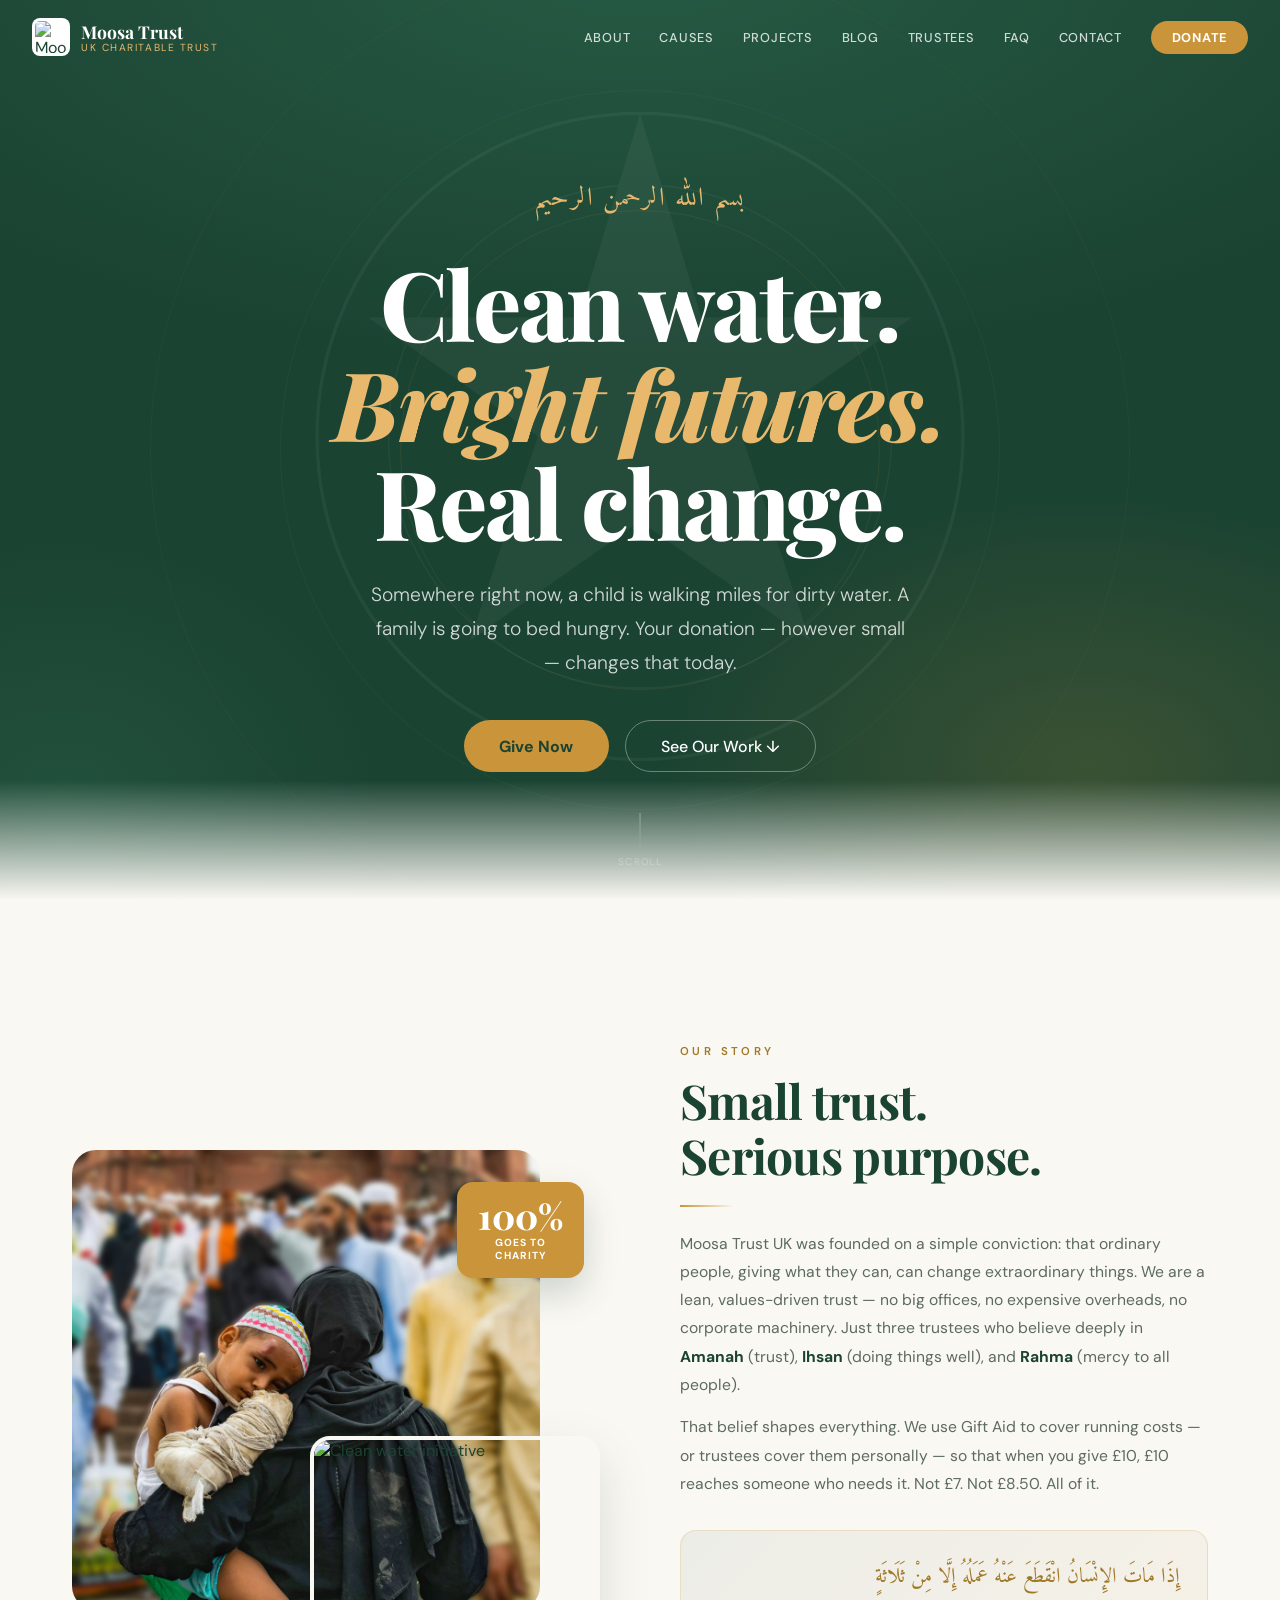
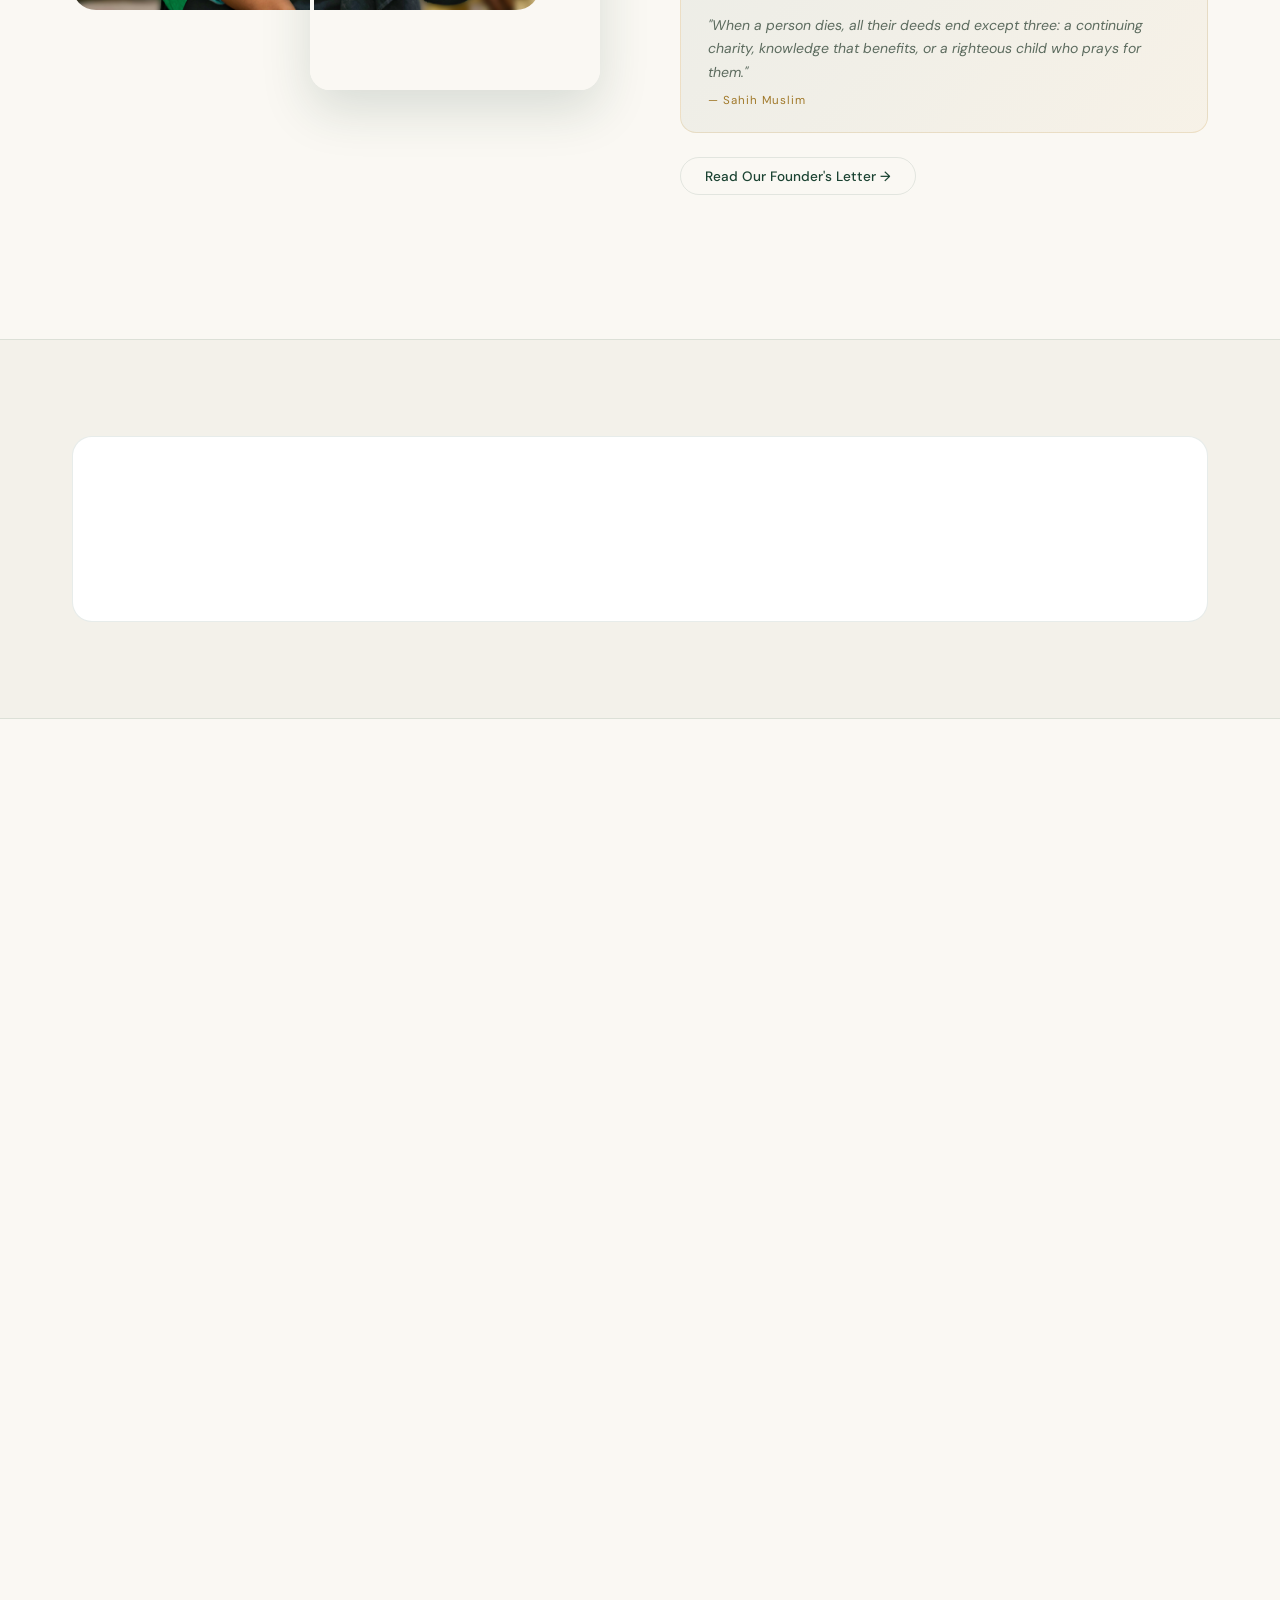
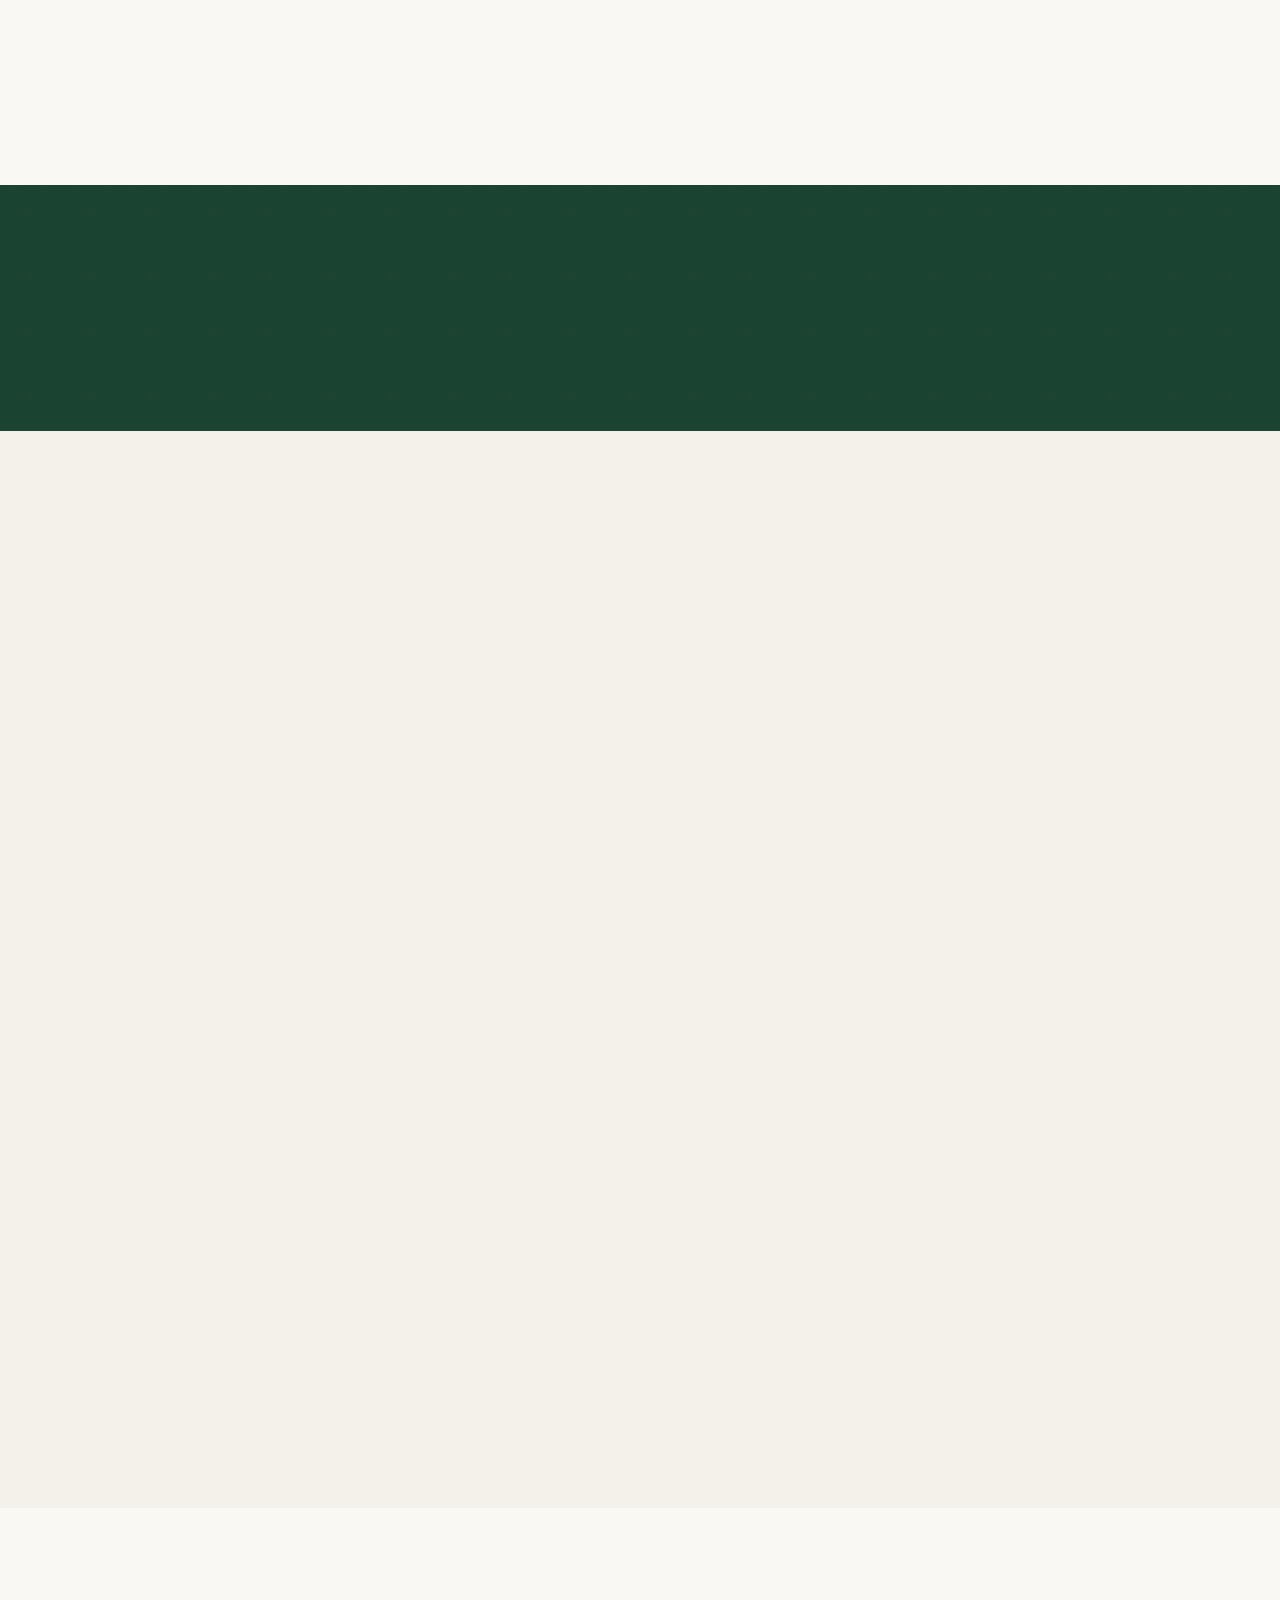
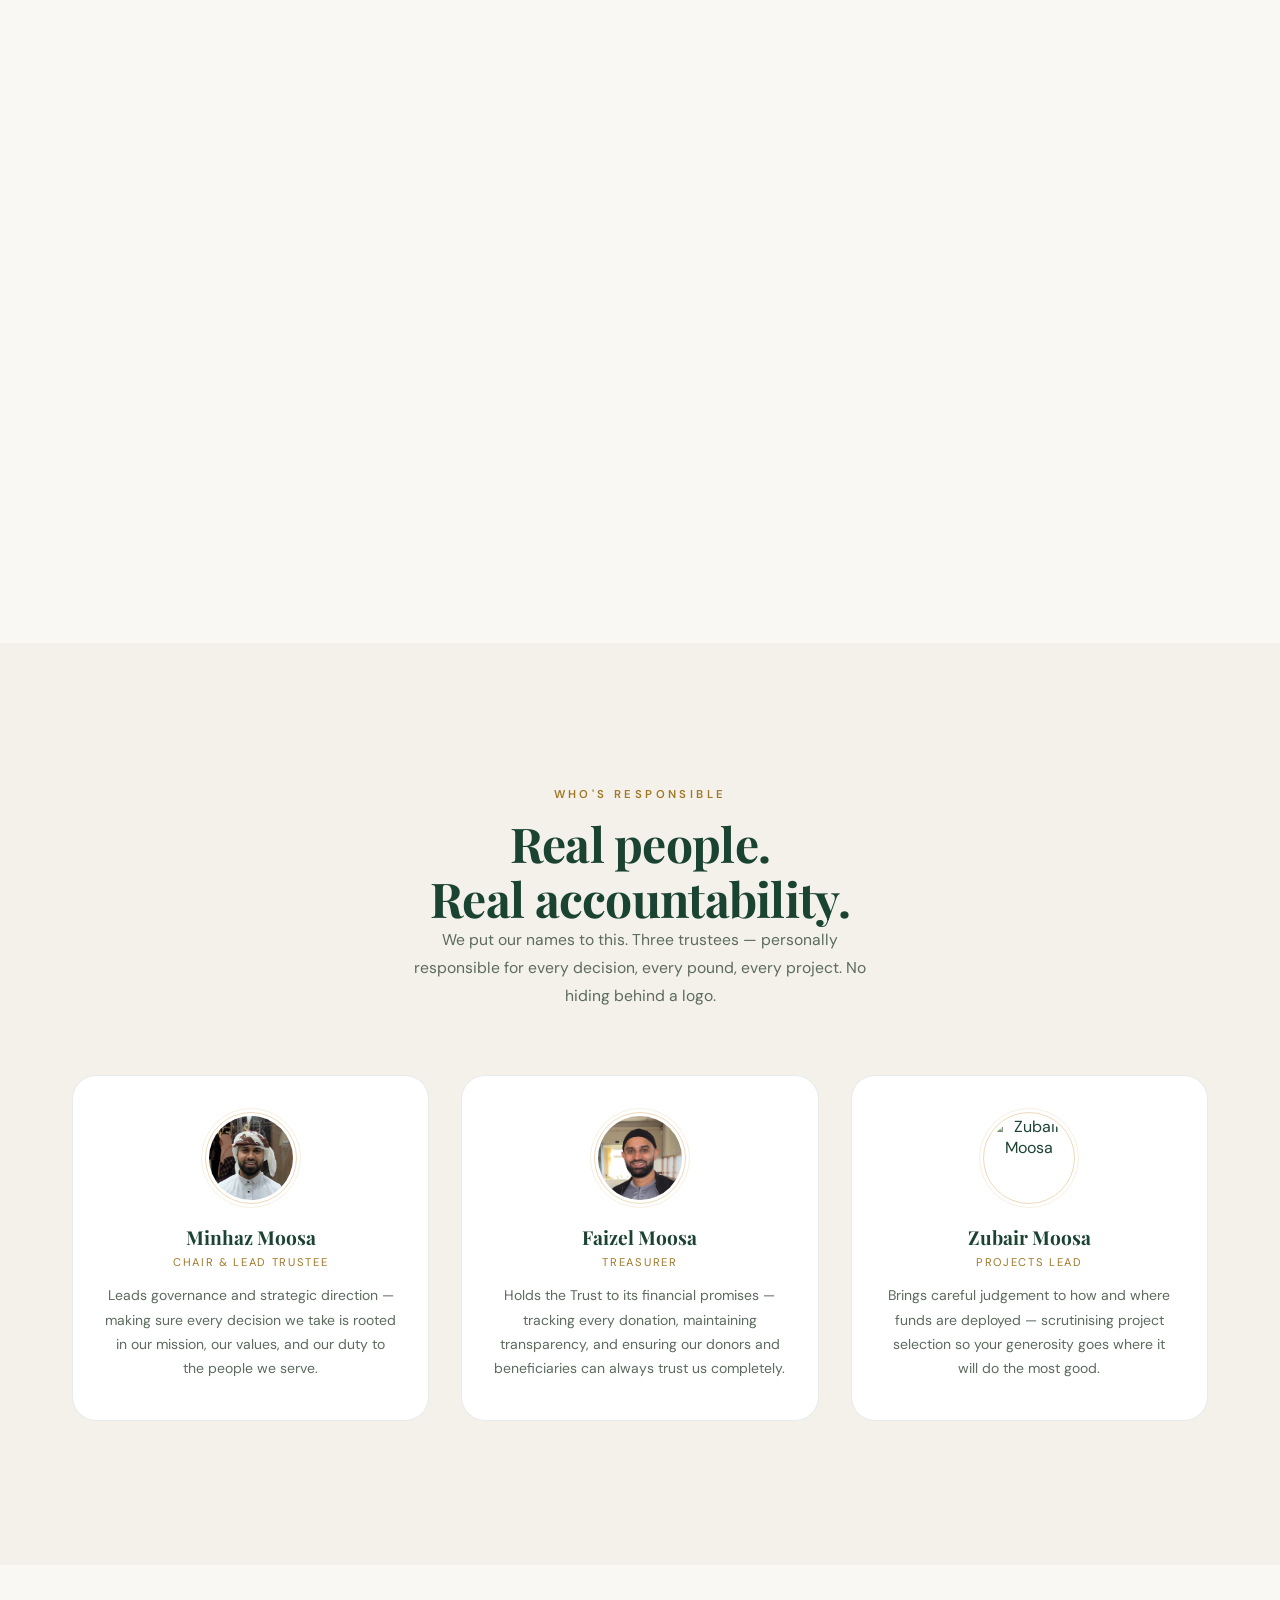
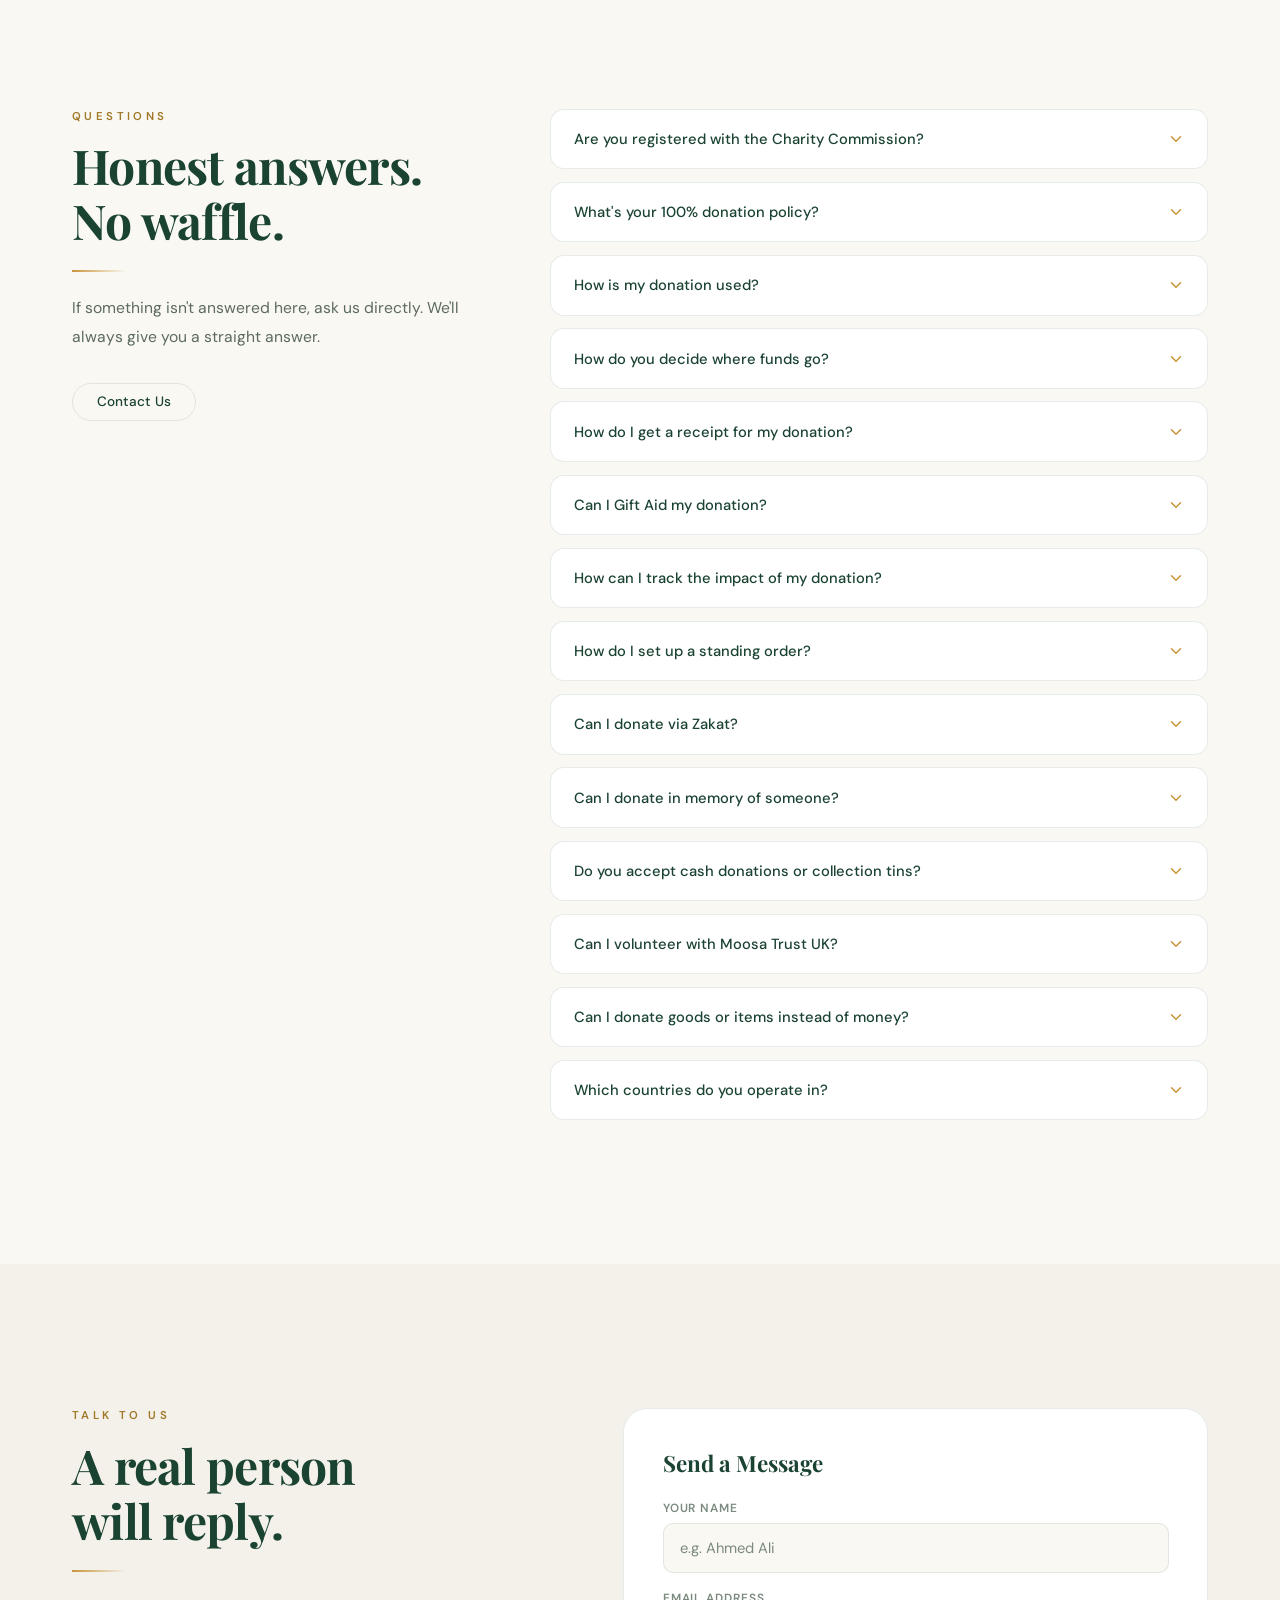
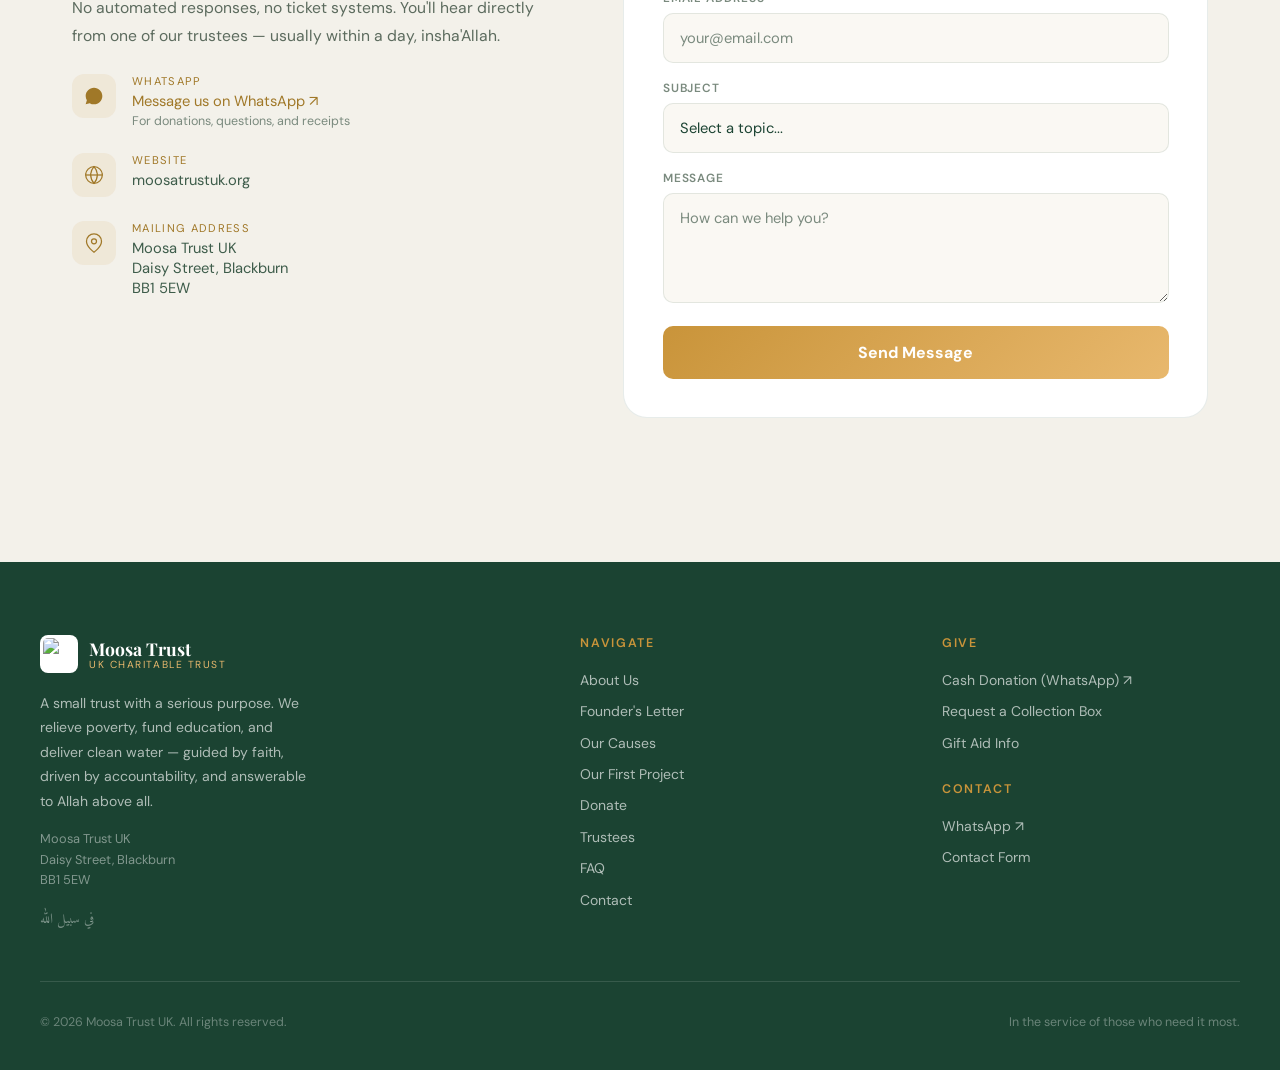
==== commit a2d89d8d: "Merge pull request #3 from MMSoftwareDev/main New update" ====
--- a/index.html
+++ b/index.html
@@ -1,5 +1,4 @@
 <!DOCTYPE html>
-
 <html lang="en">
 <head>
   <meta charset="UTF-8"/>
@@ -29,204 +28,200 @@
     #progress{position:fixed;top:0;left:0;height:3px;width:0%;background:linear-gradient(90deg,var(--gold),var(--mint));z-index:9999;transition:width 60ms linear}
     .skip-link{position:absolute;top:-100%;left:1rem;background:var(--gold);color:white;padding:.6rem 1.2rem;border-radius:0 0 8px 8px;font-size:.85rem;font-weight:600;z-index:10000;transition:top .2s}.skip-link:focus{top:0}
 
-```
-/* NAV */
-nav{position:fixed;top:0;left:0;right:0;z-index:1000;padding:1.1rem 2rem;display:flex;align-items:center;justify-content:space-between;transition:background .4s,border-color .4s,box-shadow .4s;border-bottom:1px solid transparent}
-nav .logo-text{color:white;transition:color .4s}nav .logo-text span{color:var(--gold-lt);transition:color .4s}
-nav .nav-links a{color:rgba(255,255,255,.8);transition:color .3s}nav .nav-links a:hover{color:white}
-nav .menu-btn span{background:white;transition:background .4s}
-nav.scrolled{background:rgba(250,248,243,.95);backdrop-filter:blur(24px);border-color:var(--gborder);box-shadow:0 2px 20px rgba(27,67,50,.06)}
-nav.scrolled .logo-text{color:var(--forest)}nav.scrolled .logo-text span{color:var(--gold-dk)}
-nav.scrolled .nav-links a{color:var(--text-lt)}nav.scrolled .nav-links a:hover{color:var(--forest)}
-nav.scrolled .menu-btn span{background:var(--forest)}
-@supports not (backdrop-filter:blur(1px)){nav.scrolled{background:rgba(250,248,243,.98)}}
-.logo{display:flex;align-items:center;gap:.7rem}.logo-img{width:38px;height:38px;border-radius:8px;object-fit:contain}
-.logo-text{font-family:'Playfair Display',serif;font-size:1.1rem;font-weight:700}
-.logo-text span{display:block;font-size:.64rem;font-family:'DM Sans',sans-serif;font-weight:400;letter-spacing:.15em;text-transform:uppercase;margin-top:-2px}
-.nav-links{display:flex;align-items:center;gap:1.8rem;list-style:none}
-.nav-links a{font-size:.8rem;font-weight:500;letter-spacing:.06em;text-transform:uppercase;position:relative}
-.nav-links a::after{content:'';position:absolute;bottom:-4px;left:0;width:0;height:1.5px;background:var(--gold);transition:width .3s}
-.nav-links a:hover::after{width:100%}
-.nav-cta{background:var(--gold);color:white!important;padding:.48rem 1.3rem;border-radius:999px;font-weight:700!important;transition:background .2s,transform .2s!important}
-.nav-cta::after{display:none!important}.nav-cta:hover{background:var(--gold-dk)!important;transform:translateY(-1px)}
-.menu-btn{display:none;flex-direction:column;gap:5px;cursor:pointer;background:none;border:none;padding:4px}
-.menu-btn span{display:block;width:22px;height:2px;border-radius:2px}
-.mob-menu{position:fixed;inset:0;background:rgba(250,248,243,.98);z-index:999;display:flex;flex-direction:column;align-items:center;justify-content:center;gap:1.8rem;opacity:0;visibility:hidden;transition:opacity .35s ease,visibility .35s ease}
-.mob-menu.open{opacity:1;visibility:visible}
-.mob-menu a{font-family:'Playfair Display',serif;font-size:1.8rem;font-weight:700;color:var(--forest);transition:all .35s ease;transform:translateY(12px);opacity:0}
-.mob-menu.open a{transform:translateY(0);opacity:1}
-.mob-menu.open a:nth-child(2){transition-delay:.05s}.mob-menu.open a:nth-child(3){transition-delay:.1s}.mob-menu.open a:nth-child(4){transition-delay:.15s}.mob-menu.open a:nth-child(5){transition-delay:.2s}.mob-menu.open a:nth-child(6){transition-delay:.25s}.mob-menu.open a:nth-child(7){transition-delay:.3s}.mob-menu.open a:nth-child(8){transition-delay:.35s}
-.mob-menu a:hover{color:var(--gold)}
-.mob-close{position:absolute;top:1.5rem;right:1.8rem;font-size:1.8rem;cursor:pointer;background:none;border:none;color:var(--forest);opacity:.5;transition:opacity .2s}.mob-close:hover{opacity:1}
-
-.btn-gold{display:inline-flex;align-items:center;gap:.5rem;background:var(--gold);color:white;font-weight:700;font-size:1rem;padding:.9rem 2.2rem;border-radius:999px;border:none;cursor:pointer;font-family:'DM Sans',sans-serif;transition:all .25s}
-.btn-gold:hover{background:var(--gold-dk);transform:translateY(-3px);box-shadow:0 20px 40px rgba(201,148,58,.25)}
-.btn-outline{display:inline-flex;align-items:center;gap:.5rem;background:transparent;color:var(--forest);font-weight:500;font-size:1rem;padding:.9rem 2.2rem;border-radius:999px;border:1.5px solid var(--gborder);cursor:pointer;font-family:'DM Sans',sans-serif;transition:all .25s}
-.btn-outline:hover{border-color:var(--forest);background:rgba(27,67,50,.04);transform:translateY(-3px)}
-.btn-sm{font-size:.85rem;padding:.6rem 1.5rem}
-.btn-gold-w{display:inline-flex;align-items:center;gap:.5rem;background:var(--gold);color:var(--forest);font-weight:700;font-size:1rem;padding:.9rem 2.2rem;border-radius:999px;border:none;cursor:pointer;font-family:'DM Sans',sans-serif;transition:all .25s}
-.btn-gold-w:hover{background:var(--gold-lt);transform:translateY(-3px);box-shadow:0 20px 40px rgba(201,148,58,.35)}
-.btn-outline-w{display:inline-flex;align-items:center;gap:.5rem;background:transparent;color:white;font-weight:500;font-size:1rem;padding:.9rem 2.2rem;border-radius:999px;border:1.5px solid rgba(255,255,255,.35);cursor:pointer;font-family:'DM Sans',sans-serif;transition:all .25s}
-.btn-outline-w:hover{border-color:rgba(255,255,255,.7);background:rgba(255,255,255,.08);transform:translateY(-3px)}
-
-.label{font-size:.71rem;letter-spacing:.3em;text-transform:uppercase;color:var(--gold-dk);font-weight:600;margin-bottom:.9rem;display:block}
-.heading{font-family:'Playfair Display',serif;font-size:clamp(1.9rem,4vw,3rem);font-weight:700;line-height:1.14;letter-spacing:-.015em;color:var(--forest)}
-.subtext{color:var(--text-lt);font-size:.98rem;line-height:1.8;font-weight:400;margin-top:1rem}
-.divider{width:54px;height:2px;background:linear-gradient(90deg,var(--gold),transparent);margin:1.4rem 0}
-.card{background:white;border:1px solid var(--gborder);border-radius:20px;transition:all .35s}
-.card:hover{border-color:rgba(27,67,50,.18);transform:translateY(-5px);box-shadow:0 20px 50px rgba(27,67,50,.08)}
-.cause-card:hover{transform:translateY(-3px);box-shadow:0 12px 30px rgba(27,67,50,.07)}
-.fade{opacity:0;transition:opacity .8s ease}.fade.in{opacity:1}.d1{transition-delay:.12s}.d2{transition-delay:.24s}.d3{transition-delay:.36s}
-.hp-field{position:absolute;left:-9999px;opacity:0;height:0;width:0;overflow:hidden}
-.coming-soon-badge{display:inline-block;background:var(--stone);color:var(--text-muted);font-size:.68rem;font-weight:600;text-transform:uppercase;letter-spacing:.1em;padding:.25rem .7rem;border-radius:999px;border:1px solid var(--gborder)}
-
-/* HERO */
-#hero{min-height:100vh;position:relative;overflow:hidden;display:flex;flex-direction:column;align-items:center;justify-content:center;text-align:center;padding:8rem 2rem 5rem;background:var(--forest);color:white}
-.hero-bg{position:absolute;inset:0;z-index:0;background:radial-gradient(ellipse 110% 70% at 50% -5%,rgba(45,106,79,.6) 0%,transparent 65%),radial-gradient(ellipse 55% 50% at 85% 85%,rgba(201,148,58,.18) 0%,transparent 60%),radial-gradient(ellipse 45% 55% at 5% 90%,rgba(82,183,136,.12) 0%,transparent 55%)}
-.hero-ring{position:absolute;border-radius:50%;top:50%;left:50%;transform:translate(-50%,-50%);border:1px solid rgba(201,148,58,.1);animation:ring 8s ease-in-out infinite}
-.hero-ring:nth-child(1){width:480px;height:480px}.hero-ring:nth-child(2){width:720px;height:720px;animation-delay:2s;border-color:rgba(82,183,136,.07)}.hero-ring:nth-child(3){width:980px;height:980px;animation-delay:4s;border-color:rgba(201,148,58,.05)}
-@keyframes ring{0%,100%{opacity:.5;transform:translate(-50%,-50%) scale(1)}50%{opacity:1;transform:translate(-50%,-50%) scale(1.04)}}
-.hero-star{position:absolute;top:50%;left:50%;transform:translate(-50%,-52%);width:min(680px,90vw);height:min(680px,90vw);opacity:.045;animation:spin 70s linear infinite}
-@keyframes spin{to{transform:translate(-50%,-52%) rotate(360deg)}}
-.particle{position:absolute;border-radius:50%;background:radial-gradient(circle,rgba(201,148,58,.7),transparent 65%);animation:rise linear infinite;pointer-events:none}
-@keyframes rise{0%{opacity:0;transform:translateY(0) translateX(0)}10%{opacity:.8}90%{opacity:.4}100%{opacity:0;transform:translateY(-110vh) translateX(var(--x))}}
-.hero-inner{position:relative;z-index:1;width:100%;max-width:900px}
-.hero-arabic{font-family:'Amiri',serif;font-size:clamp(1.1rem,2.5vw,1.6rem);color:var(--gold-lt);letter-spacing:.06em;margin-bottom:2rem;animation:fadeUp .8s .2s ease both}
-.hero-h1{font-family:'Playfair Display',serif;font-size:clamp(2.8rem,7.5vw,6rem);font-weight:800;line-height:1.04;letter-spacing:-.025em;margin-bottom:1.6rem;animation:fadeUp .8s .4s ease both}
-.hero-h1 em{font-style:italic;color:var(--gold-lt)}
-.hero-sub{font-size:clamp(1.05rem,2vw,1.2rem);color:rgba(255,255,255,.8);max-width:540px;margin:0 auto 2.5rem;line-height:1.78;font-weight:300;animation:fadeUp .8s .55s ease both}
-.hero-btns{display:flex;gap:1rem;justify-content:center;flex-wrap:wrap;animation:fadeUp .8s .7s ease both}
-@keyframes fadeUp{from{opacity:0;transform:translateY(22px)}to{opacity:1;transform:translateY(0)}}
-.scroll-hint{position:absolute;bottom:2rem;left:50%;transform:translateX(-50%);display:flex;flex-direction:column;align-items:center;gap:6px;color:rgba(255,255,255,.3);font-size:.62rem;letter-spacing:.15em;text-transform:uppercase;z-index:1}
-.scroll-hint-line{width:1px;height:36px;background:linear-gradient(to bottom,rgba(255,255,255,.4),transparent);animation:pulse 2s ease-in-out infinite}
-@keyframes pulse{0%,100%{opacity:.3}50%{opacity:.85}}
-.hero-fade{position:absolute;bottom:0;left:0;right:0;height:120px;background:linear-gradient(to bottom,transparent,var(--cream));z-index:1;pointer-events:none}
-
-/* ABOUT */
-#about{padding:9rem 0}.about-grid{display:grid;grid-template-columns:1fr 1fr;gap:5rem;align-items:center}
-.art-wrap{position:relative;height:540px}
-.art-main{position:absolute;top:0;left:0;right:60px;bottom:80px;border-radius:24px;overflow:hidden}
-.art-main img{width:100%;height:100%;object-fit:cover}
-.art-secondary{position:absolute;bottom:0;right:0;width:55%;height:47%;border-radius:20px;overflow:hidden;border:4px solid var(--cream);box-shadow:0 20px 50px rgba(27,67,50,.15)}
-.art-secondary img{width:100%;height:100%;object-fit:cover}
-.cause-art img{width:100%;height:100%;object-fit:cover}
-.art-badge{position:absolute;top:2rem;right:1rem;z-index:2;background:var(--gold);color:white;border-radius:16px;padding:1rem 1.3rem;text-align:center;box-shadow:0 15px 35px rgba(27,67,50,.2)}
-.art-badge-n{font-family:'Playfair Display',serif;font-size:2.2rem;font-weight:800;line-height:1}
-.art-badge-l{font-size:.64rem;font-weight:700;letter-spacing:.1em;text-transform:uppercase;margin-top:3px}
-.hadith{background:linear-gradient(135deg,rgba(27,67,50,.06),rgba(201,148,58,.06));border:1px solid rgba(201,148,58,.2);border-radius:16px;padding:1.5rem 1.7rem;margin-top:2rem}
-.hadith-ar{font-family:'Amiri',serif;font-size:1.3rem;color:var(--gold-dk);direction:rtl;margin-bottom:.8rem;line-height:2.2}
-.hadith-en{font-style:italic;font-size:.875rem;color:var(--text-lt);line-height:1.7}
-.hadith-src{font-size:.72rem;color:var(--gold-dk);margin-top:.5rem;letter-spacing:.08em}
-
-#impact{padding:6rem 0;background:var(--stone);border-top:1px solid var(--gborder);border-bottom:1px solid var(--gborder)}
-.impact-grid{display:grid;grid-template-columns:repeat(4,1fr);gap:0;border-radius:20px;overflow:hidden;border:1px solid var(--gborder);background:white}
-.impact-item{padding:3rem 2rem;text-align:center;border-right:1px solid var(--gborder)}.impact-item:last-child{border-right:none}
-.impact-n{font-family:'Playfair Display',serif;font-size:3rem;font-weight:800;color:var(--gold-dk);line-height:1;margin-bottom:.5rem}
-.impact-l{font-size:.78rem;text-transform:uppercase;letter-spacing:.14em;color:var(--text-muted)}
-
-#causes{padding:9rem 0}.causes-hdr{max-width:600px;margin-bottom:4rem}
-.causes-grid{display:grid;grid-template-columns:repeat(3,1fr);gap:1.5rem}
-.cause-card{border-radius:24px;overflow:hidden;display:flex;flex-direction:column}
-.cause-art{position:relative;aspect-ratio:16/10;overflow:hidden}
-.cause-tag{position:absolute;top:1rem;left:1rem;z-index:2;background:rgba(201,148,58,.92);color:white;font-size:.63rem;font-weight:700;text-transform:uppercase;letter-spacing:.12em;padding:.28rem .7rem;border-radius:999px}
-.cause-body{padding:1.6rem;flex:1;display:flex;flex-direction:column}
-.cause-title{font-family:'Playfair Display',serif;font-size:1.2rem;font-weight:700;margin-bottom:.65rem;color:var(--forest)}
-.cause-desc{font-size:.875rem;color:var(--text-lt);line-height:1.75;flex:1}
-.cause-cta{margin-top:1.2rem}.cause-cta a{font-size:.82rem;font-weight:600;color:var(--gold-dk);display:inline-flex;align-items:center;gap:.4rem;transition:gap .2s,color .2s}.cause-cta a:hover{gap:.7rem;color:var(--forest)}
-/* Cause art photos handled by .cause-art img above */
-
-#quote{padding:5rem 2rem;position:relative;overflow:hidden;text-align:center;background:var(--forest);color:white}
-.quote-pattern{position:absolute;inset:0;opacity:.05;background-image:repeating-linear-gradient(60deg,rgba(201,148,58,.5) 0,rgba(201,148,58,.5) 1px,transparent 0,transparent 50%),repeating-linear-gradient(120deg,rgba(201,148,58,.5) 0,rgba(201,148,58,.5) 1px,transparent 0,transparent 50%),repeating-linear-gradient(0deg,rgba(201,148,58,.3) 0,rgba(201,148,58,.3) 1px,transparent 0,transparent 50%);background-size:60px 60px}
-.quote-inner{position:relative;z-index:1;max-width:820px;margin:0 auto}
-.quote-text{font-family:'Playfair Display',serif;font-size:clamp(1.4rem,3.5vw,2.2rem);font-weight:700;font-style:italic;line-height:1.45;margin-bottom:1.2rem}
-.quote-src{font-size:.78rem;text-transform:uppercase;letter-spacing:.22em;color:var(--gold-lt)}
-
-/* DONATE */
-#donate{padding:9rem 0;background:var(--stone)}.donate-wrap{max-width:1000px;margin:0 auto}.donate-hdr{text-align:center;margin-bottom:3rem}
-.donate-hdr .heading em{color:var(--gold-dk);font-style:italic}
-.donate-options{display:grid;grid-template-columns:1fr 1fr;gap:1.5rem;margin-bottom:1.5rem}
-.donate-option{background:white;border:1px solid var(--gborder);border-radius:18px;padding:2rem;text-align:center}
-.donate-option h3{font-family:'Playfair Display',serif;font-size:1.15rem;font-weight:700;color:var(--forest);margin-bottom:.5rem}
-.donate-option p{font-size:.875rem;color:var(--text-lt);line-height:1.65;margin-bottom:1rem}
-.donate-coming{background:rgba(201,148,58,.04);border:1px solid rgba(201,148,58,.15);border-radius:18px;padding:2rem;text-align:center}
-.donate-coming h3{font-family:'Playfair Display',serif;font-size:1.15rem;font-weight:700;color:var(--forest);margin-bottom:.5rem}
-.donate-coming p{font-size:.875rem;color:var(--text-lt);line-height:1.65;margin-bottom:1rem}
-
-#values{padding:7rem 0}.values-hdr{text-align:center;max-width:560px;margin:0 auto 3.5rem}
-.values-grid{display:grid;grid-template-columns:repeat(3,1fr);gap:1.5rem}
-.v-card{padding:2.4rem 2rem;border-radius:20px}.v-icon{width:54px;height:54px;border-radius:15px;display:flex;align-items:center;justify-content:center;margin-bottom:1.4rem}
-.vi-g{background:rgba(82,183,136,.12);color:#2d8a5e}.vi-o{background:rgba(201,148,58,.12);color:var(--gold-dk)}.vi-b{background:rgba(30,120,180,.1);color:#1a6ca0}
-.v-icon svg{width:24px;height:24px}.v-title{font-family:'Playfair Display',serif;font-size:1.25rem;font-weight:700;margin-bottom:.7rem;color:var(--forest)}
-.v-desc{font-size:.875rem;color:var(--text-lt);line-height:1.75}
-
-#trustees{padding:9rem 0;background:var(--stone)}.trustees-hdr{text-align:center;max-width:520px;margin:0 auto 4rem}
-.trustees-grid{display:grid;grid-template-columns:repeat(3,1fr);gap:2rem}
-.t-card{text-align:center;padding:2.5rem 2rem;border-radius:24px}
-.t-avatar{width:84px;height:84px;border-radius:50%;margin:0 auto 1.5rem;overflow:hidden;position:relative;object-fit:cover}
-.t-avatar-ring{position:relative;width:84px;height:84px;margin:0 auto 1.5rem}
-.t-avatar-ring::after{content:'';position:absolute;inset:-4px;border-radius:50%;border:1.5px solid rgba(201,148,58,.35)}
-.t-avatar-ring::before{content:'';position:absolute;inset:-8px;border-radius:50%;border:1px solid rgba(201,148,58,.15)}
-.t-avatar-ring img{width:84px;height:84px;border-radius:50%;object-fit:cover}
-.t-name{font-family:'Playfair Display',serif;font-size:1.2rem;font-weight:700;margin-bottom:.35rem;color:var(--forest)}
-.t-role{font-size:.7rem;text-transform:uppercase;letter-spacing:.15em;color:var(--gold-dk);margin-bottom:.9rem}
-.t-desc{font-size:.875rem;color:var(--text-lt);line-height:1.72}
-
-#faq{padding:9rem 0;background:var(--cream)}
-.faq-grid{display:grid;grid-template-columns:1fr 1.65fr;gap:5rem;align-items:start}.faq-side{position:sticky;top:110px}
-.faq-list{display:flex;flex-direction:column;gap:.8rem}
-.faq-item{border-radius:14px;border:1px solid var(--gborder);overflow:hidden;background:white}
-.faq-q{width:100%;background:transparent;border:none;text-align:left;padding:1.2rem 1.4rem;color:var(--forest);font-family:'DM Sans',sans-serif;font-size:.92rem;font-weight:500;cursor:pointer;display:flex;justify-content:space-between;align-items:center;gap:1rem;transition:background .2s}
-.faq-q:hover{background:var(--stone)}.faq-q[aria-expanded="true"]{background:var(--stone);color:var(--gold-dk)}
-.faq-chevron{flex-shrink:0;width:18px;height:18px;transition:transform .3s;color:var(--gold)}
-.faq-q[aria-expanded="true"] .faq-chevron{transform:rotate(180deg)}
-.faq-a{max-height:0;overflow:hidden;transition:max-height .4s ease}.faq-a.open{max-height:300px}
-.faq-a-inner{padding:0 1.4rem 1.4rem;font-size:.875rem;color:var(--text-lt);line-height:1.8}
-.faq-a-inner a{color:var(--gold-dk);text-decoration:underline;text-decoration-color:rgba(201,148,58,.3);transition:text-decoration-color .2s}.faq-a-inner a:hover{text-decoration-color:var(--gold-dk)}
-
-#contact{padding:9rem 0;background:var(--stone)}
-.contact-grid{display:grid;grid-template-columns:1fr 1.2fr;gap:4rem;align-items:start}
-.c-detail{display:flex;align-items:flex-start;gap:1rem;margin:1.5rem 0}
-.c-icon{width:44px;height:44px;border-radius:12px;background:rgba(201,148,58,.1);display:flex;align-items:center;justify-content:center;flex-shrink:0;color:var(--gold-dk)}.c-icon svg{width:20px;height:20px}
-.c-lbl{font-size:.7rem;text-transform:uppercase;letter-spacing:.12em;color:var(--gold-dk);margin-bottom:3px}
-.c-val{font-size:.92rem;color:var(--text-md)}.c-form{padding:2.4rem;border-radius:24px}
-.fg{margin-bottom:1.1rem}.fg label{display:block;font-size:.74rem;font-weight:600;letter-spacing:.08em;text-transform:uppercase;color:var(--text-muted);margin-bottom:.45rem}
-.fg input,.fg textarea,.fg select{width:100%;background:var(--cream);border:1px solid var(--gborder);border-radius:10px;padding:.85rem 1rem;color:var(--text);font-family:'DM Sans',sans-serif;font-size:.92rem;outline:none;transition:border-color .2s,background .2s;-webkit-appearance:none;appearance:none}
-.fg input::placeholder,.fg textarea::placeholder{color:var(--text-muted)}
-.fg input:focus,.fg textarea:focus,.fg select:focus{border-color:rgba(201,148,58,.5);background:white}
-.fg textarea{min-height:110px;resize:vertical}.fg select option{background:white;color:var(--text)}
-.fg .field-error{display:none;font-size:.78rem;color:#c53030;margin-top:.35rem}
-.fg.has-error input,.fg.has-error textarea,.fg.has-error select{border-color:#c53030}.fg.has-error .field-error{display:block}
-.f-submit{width:100%;background:linear-gradient(135deg,var(--gold),var(--gold-lt));color:white;border:none;border-radius:10px;padding:1rem;font-family:'DM Sans',sans-serif;font-weight:700;font-size:1rem;cursor:pointer;transition:all .25s;display:flex;align-items:center;justify-content:center;gap:.5rem}
-.f-submit:hover{transform:translateY(-2px);box-shadow:0 15px 35px rgba(201,148,58,.2)}
-.f-submit:disabled{opacity:.6;cursor:not-allowed;transform:none;box-shadow:none}
-.spinner{width:18px;height:18px;border:2px solid rgba(255,255,255,.3);border-top-color:white;border-radius:50%;animation:sf .6s linear infinite;display:none}
-.f-submit.loading .spinner{display:block}.f-submit.loading .btn-text{display:none}
-@keyframes sf{to{transform:rotate(360deg)}}
-.f-success{display:none;text-align:center;padding:2.5rem 1rem}
-.f-success h3{font-family:'Playfair Display',serif;font-size:1.5rem;margin-bottom:.5rem;color:var(--forest)}
-.f-success p{color:var(--text-lt);font-size:.9rem}
-.f-success .success-check{width:64px;height:64px;border-radius:50%;background:linear-gradient(135deg,var(--forest-md),var(--mint));display:flex;align-items:center;justify-content:center;margin:0 auto 1.2rem}
-.f-success .success-check svg{width:28px;height:28px;color:white}
-
-footer{border-top:1px solid var(--gborder);padding:4.5rem 2rem 2.5rem;background:var(--forest);color:white}
-.footer-inner{max-width:1200px;margin:0 auto}
-.footer-grid{display:grid;grid-template-columns:1.6fr 1fr 1fr;gap:4rem;padding-bottom:3rem;border-bottom:1px solid rgba(255,255,255,.12);margin-bottom:2rem}
-.footer-brand .logo-text{color:white}.footer-brand .logo-text span{color:var(--gold-lt)}
-.footer-brand p{font-size:.875rem;color:rgba(255,255,255,.65);line-height:1.75;margin-top:1.1rem;max-width:270px}
-.footer-ar{font-family:'Amiri',serif;font-size:1.4rem;color:var(--gold-lt);margin-top:.9rem;opacity:.6}
-.footer-col h4{font-weight:600;font-size:.78rem;letter-spacing:.13em;text-transform:uppercase;color:var(--gold);margin-bottom:1.1rem}
-.footer-links{list-style:none;display:flex;flex-direction:column;gap:.65rem}
-.footer-links a{font-size:.875rem;color:rgba(255,255,255,.65);transition:color .2s}.footer-links a:hover{color:white}
-.footer-bot{display:flex;justify-content:space-between;align-items:center;font-size:.78rem;color:rgba(255,255,255,.35)}
-
-#sticky-donate{position:fixed;bottom:2rem;right:2rem;z-index:900;opacity:0;transform:translateY(16px);transition:all .4s;pointer-events:none}
-#sticky-donate.show{opacity:1;transform:translateY(0);pointer-events:all}
-#sticky-donate .btn-gold{box-shadow:0 12px 35px rgba(201,148,58,.3);font-size:.9rem;padding:.75rem 1.6rem}
-
-@media(max-width:960px){.about-grid,.faq-grid,.contact-grid{grid-template-columns:1fr;gap:3rem}.art-wrap{height:300px}.causes-grid,.values-grid,.trustees-grid{grid-template-columns:1fr 1fr}.donate-options{grid-template-columns:1fr}.impact-grid{grid-template-columns:repeat(2,1fr)}.impact-item:nth-child(2){border-right:none}.faq-side{position:static}.footer-grid{grid-template-columns:1fr;gap:2.5rem}.footer-bot{flex-direction:column;gap:.8rem;text-align:center}.nav-links{display:none}.menu-btn{display:flex}.givey-cta-inner{flex-direction:column;text-align:center}}
-@media(max-width:600px){.causes-grid,.values-grid,.trustees-grid{grid-template-columns:1fr}.impact-grid{grid-template-columns:1fr}.impact-item{border-right:none;border-bottom:1px solid var(--gborder)}.impact-item:last-child{border-bottom:none}}
-```
-
+    /* NAV */
+    nav{position:fixed;top:0;left:0;right:0;z-index:1000;padding:1.1rem 2rem;display:flex;align-items:center;justify-content:space-between;transition:background .4s,border-color .4s,box-shadow .4s;border-bottom:1px solid transparent}
+    nav .logo-text{color:white;transition:color .4s}nav .logo-text span{color:var(--gold-lt);transition:color .4s}
+    nav .nav-links a{color:rgba(255,255,255,.8);transition:color .3s}nav .nav-links a:hover{color:white}
+    nav .menu-btn span{background:white;transition:background .4s}
+    nav.scrolled{background:rgba(250,248,243,.95);backdrop-filter:blur(24px);border-color:var(--gborder);box-shadow:0 2px 20px rgba(27,67,50,.06)}
+    nav.scrolled .logo-text{color:var(--forest)}nav.scrolled .logo-text span{color:var(--gold-dk)}
+    nav.scrolled .nav-links a{color:var(--text-lt)}nav.scrolled .nav-links a:hover{color:var(--forest)}
+    nav.scrolled .menu-btn span{background:var(--forest)}
+    @supports not (backdrop-filter:blur(1px)){nav.scrolled{background:rgba(250,248,243,.98)}}
+    .logo{display:flex;align-items:center;gap:.7rem}.logo-img{width:38px;height:38px;border-radius:8px;object-fit:contain;background:white;padding:3px}
+    .logo-text{font-family:'Playfair Display',serif;font-size:1.1rem;font-weight:700}
+    .logo-text span{display:block;font-size:.64rem;font-family:'DM Sans',sans-serif;font-weight:400;letter-spacing:.15em;text-transform:uppercase;margin-top:-2px}
+    .nav-links{display:flex;align-items:center;gap:1.8rem;list-style:none}
+    .nav-links a{font-size:.8rem;font-weight:500;letter-spacing:.06em;text-transform:uppercase;position:relative}
+    .nav-links a::after{content:'';position:absolute;bottom:-4px;left:0;width:0;height:1.5px;background:var(--gold);transition:width .3s}
+    .nav-links a:hover::after{width:100%}
+    .nav-cta{background:var(--gold);color:white!important;padding:.48rem 1.3rem;border-radius:999px;font-weight:700!important;transition:background .2s,transform .2s!important}
+    .nav-cta::after{display:none!important}.nav-cta:hover{background:var(--gold-dk)!important;transform:translateY(-1px)}
+    .menu-btn{display:none;flex-direction:column;gap:5px;cursor:pointer;background:none;border:none;padding:4px}
+    .menu-btn span{display:block;width:22px;height:2px;border-radius:2px}
+    .mob-menu{position:fixed;inset:0;background:rgba(250,248,243,.98);z-index:999;display:flex;flex-direction:column;align-items:center;justify-content:center;gap:1.8rem;opacity:0;visibility:hidden;transition:opacity .35s ease,visibility .35s ease}
+    .mob-menu.open{opacity:1;visibility:visible}
+    .mob-menu a{font-family:'Playfair Display',serif;font-size:1.8rem;font-weight:700;color:var(--forest);transition:all .35s ease;transform:translateY(12px);opacity:0}
+    .mob-menu.open a{transform:translateY(0);opacity:1}
+    .mob-menu.open a:nth-child(2){transition-delay:.05s}.mob-menu.open a:nth-child(3){transition-delay:.1s}.mob-menu.open a:nth-child(4){transition-delay:.15s}.mob-menu.open a:nth-child(5){transition-delay:.2s}.mob-menu.open a:nth-child(6){transition-delay:.25s}.mob-menu.open a:nth-child(7){transition-delay:.3s}.mob-menu.open a:nth-child(8){transition-delay:.35s}
+    .mob-menu a:hover{color:var(--gold)}
+    .mob-close{position:absolute;top:1.5rem;right:1.8rem;font-size:1.8rem;cursor:pointer;background:none;border:none;color:var(--forest);opacity:.5;transition:opacity .2s}.mob-close:hover{opacity:1}
+
+    .btn-gold{display:inline-flex;align-items:center;gap:.5rem;background:var(--gold);color:white;font-weight:700;font-size:1rem;padding:.9rem 2.2rem;border-radius:999px;border:none;cursor:pointer;font-family:'DM Sans',sans-serif;transition:all .25s}
+    .btn-gold:hover{background:var(--gold-dk);transform:translateY(-3px);box-shadow:0 20px 40px rgba(201,148,58,.25)}
+    .btn-outline{display:inline-flex;align-items:center;gap:.5rem;background:transparent;color:var(--forest);font-weight:500;font-size:1rem;padding:.9rem 2.2rem;border-radius:999px;border:1.5px solid var(--gborder);cursor:pointer;font-family:'DM Sans',sans-serif;transition:all .25s}
+    .btn-outline:hover{border-color:var(--forest);background:rgba(27,67,50,.04);transform:translateY(-3px)}
+    .btn-sm{font-size:.85rem;padding:.6rem 1.5rem}
+    .btn-gold-w{display:inline-flex;align-items:center;gap:.5rem;background:var(--gold);color:var(--forest);font-weight:700;font-size:1rem;padding:.9rem 2.2rem;border-radius:999px;border:none;cursor:pointer;font-family:'DM Sans',sans-serif;transition:all .25s}
+    .btn-gold-w:hover{background:var(--gold-lt);transform:translateY(-3px);box-shadow:0 20px 40px rgba(201,148,58,.35)}
+    .btn-outline-w{display:inline-flex;align-items:center;gap:.5rem;background:transparent;color:white;font-weight:500;font-size:1rem;padding:.9rem 2.2rem;border-radius:999px;border:1.5px solid rgba(255,255,255,.35);cursor:pointer;font-family:'DM Sans',sans-serif;transition:all .25s}
+    .btn-outline-w:hover{border-color:rgba(255,255,255,.7);background:rgba(255,255,255,.08);transform:translateY(-3px)}
+
+    .label{font-size:.71rem;letter-spacing:.3em;text-transform:uppercase;color:var(--gold-dk);font-weight:600;margin-bottom:.9rem;display:block}
+    .heading{font-family:'Playfair Display',serif;font-size:clamp(1.9rem,4vw,3rem);font-weight:700;line-height:1.14;letter-spacing:-.015em;color:var(--forest)}
+    .subtext{color:var(--text-lt);font-size:.98rem;line-height:1.8;font-weight:400;margin-top:1rem}
+    .divider{width:54px;height:2px;background:linear-gradient(90deg,var(--gold),transparent);margin:1.4rem 0}
+    .card{background:white;border:1px solid var(--gborder);border-radius:20px;transition:all .35s}
+    .card:hover{border-color:rgba(27,67,50,.18);transform:translateY(-5px);box-shadow:0 20px 50px rgba(27,67,50,.08)}
+    .cause-card:hover{transform:translateY(-3px);box-shadow:0 12px 30px rgba(27,67,50,.07)}
+    .fade{opacity:0;transition:opacity .8s ease}.fade.in{opacity:1}.d1{transition-delay:.12s}.d2{transition-delay:.24s}.d3{transition-delay:.36s}
+    .hp-field{position:absolute;left:-9999px;opacity:0;height:0;width:0;overflow:hidden}
+    .coming-soon-badge{display:inline-block;background:var(--stone);color:var(--text-muted);font-size:.68rem;font-weight:600;text-transform:uppercase;letter-spacing:.1em;padding:.25rem .7rem;border-radius:999px;border:1px solid var(--gborder)}
+
+    /* HERO */
+    #hero{min-height:100vh;position:relative;overflow:hidden;display:flex;flex-direction:column;align-items:center;justify-content:center;text-align:center;padding:8rem 2rem 5rem;background:var(--forest);color:white}
+    .hero-bg{position:absolute;inset:0;z-index:0;background:radial-gradient(ellipse 110% 70% at 50% -5%,rgba(45,106,79,.6) 0%,transparent 65%),radial-gradient(ellipse 55% 50% at 85% 85%,rgba(201,148,58,.18) 0%,transparent 60%),radial-gradient(ellipse 45% 55% at 5% 90%,rgba(82,183,136,.12) 0%,transparent 55%)}
+    .hero-ring{position:absolute;border-radius:50%;top:50%;left:50%;transform:translate(-50%,-50%);border:1px solid rgba(201,148,58,.1);animation:ring 8s ease-in-out infinite}
+    .hero-ring:nth-child(1){width:480px;height:480px}.hero-ring:nth-child(2){width:720px;height:720px;animation-delay:2s;border-color:rgba(82,183,136,.07)}.hero-ring:nth-child(3){width:980px;height:980px;animation-delay:4s;border-color:rgba(201,148,58,.05)}
+    @keyframes ring{0%,100%{opacity:.5;transform:translate(-50%,-50%) scale(1)}50%{opacity:1;transform:translate(-50%,-50%) scale(1.04)}}
+    .hero-star{position:absolute;top:50%;left:50%;transform:translate(-50%,-52%);width:min(680px,90vw);height:min(680px,90vw);opacity:.045;animation:spin 70s linear infinite}
+    @keyframes spin{to{transform:translate(-50%,-52%) rotate(360deg)}}
+    .particle{position:absolute;border-radius:50%;background:radial-gradient(circle,rgba(201,148,58,.7),transparent 65%);animation:rise linear infinite;pointer-events:none}
+    @keyframes rise{0%{opacity:0;transform:translateY(0) translateX(0)}10%{opacity:.8}90%{opacity:.4}100%{opacity:0;transform:translateY(-110vh) translateX(var(--x))}}
+    .hero-inner{position:relative;z-index:1;width:100%;max-width:900px}
+    .hero-arabic{font-family:'Amiri',serif;font-size:clamp(1.1rem,2.5vw,1.6rem);color:var(--gold-lt);letter-spacing:.06em;margin-bottom:2rem;animation:fadeUp .8s .2s ease both}
+    .hero-h1{font-family:'Playfair Display',serif;font-size:clamp(2.8rem,7.5vw,6rem);font-weight:800;line-height:1.04;letter-spacing:-.025em;margin-bottom:1.6rem;animation:fadeUp .8s .4s ease both}
+    .hero-h1 em{font-style:italic;color:var(--gold-lt)}
+    .hero-sub{font-size:clamp(1.05rem,2vw,1.2rem);color:rgba(255,255,255,.8);max-width:540px;margin:0 auto 2.5rem;line-height:1.78;font-weight:300;animation:fadeUp .8s .55s ease both}
+    .hero-btns{display:flex;gap:1rem;justify-content:center;flex-wrap:wrap;animation:fadeUp .8s .7s ease both}
+    @keyframes fadeUp{from{opacity:0;transform:translateY(22px)}to{opacity:1;transform:translateY(0)}}
+    .scroll-hint{position:absolute;bottom:2rem;left:50%;transform:translateX(-50%);display:flex;flex-direction:column;align-items:center;gap:6px;color:rgba(255,255,255,.3);font-size:.62rem;letter-spacing:.15em;text-transform:uppercase;z-index:1}
+    .scroll-hint-line{width:1px;height:36px;background:linear-gradient(to bottom,rgba(255,255,255,.4),transparent);animation:pulse 2s ease-in-out infinite}
+    @keyframes pulse{0%,100%{opacity:.3}50%{opacity:.85}}
+    .hero-fade{position:absolute;bottom:0;left:0;right:0;height:120px;background:linear-gradient(to bottom,transparent,var(--cream));z-index:1;pointer-events:none}
+
+    /* ABOUT */
+    #about{padding:9rem 0}.about-grid{display:grid;grid-template-columns:1fr 1fr;gap:5rem;align-items:center}
+    .art-wrap{position:relative;height:540px}
+    .art-main{position:absolute;top:0;left:0;right:60px;bottom:80px;border-radius:24px;overflow:hidden}
+    .art-main img{width:100%;height:100%;object-fit:cover}
+    .art-secondary{position:absolute;bottom:0;right:0;width:55%;height:47%;border-radius:20px;overflow:hidden;border:4px solid var(--cream);box-shadow:0 20px 50px rgba(27,67,50,.15)}
+    .art-secondary img{width:100%;height:100%;object-fit:cover}
+    .cause-art img{width:100%;height:100%;object-fit:cover}
+    .art-badge{position:absolute;top:2rem;right:1rem;z-index:2;background:var(--gold);color:white;border-radius:16px;padding:1rem 1.3rem;text-align:center;box-shadow:0 15px 35px rgba(27,67,50,.2)}
+    .art-badge-n{font-family:'Playfair Display',serif;font-size:2.2rem;font-weight:800;line-height:1}
+    .art-badge-l{font-size:.64rem;font-weight:700;letter-spacing:.1em;text-transform:uppercase;margin-top:3px}
+    .hadith{background:linear-gradient(135deg,rgba(27,67,50,.06),rgba(201,148,58,.06));border:1px solid rgba(201,148,58,.2);border-radius:16px;padding:1.5rem 1.7rem;margin-top:2rem}
+    .hadith-ar{font-family:'Amiri',serif;font-size:1.3rem;color:var(--gold-dk);direction:rtl;margin-bottom:.8rem;line-height:2.2}
+    .hadith-en{font-style:italic;font-size:.875rem;color:var(--text-lt);line-height:1.7}
+    .hadith-src{font-size:.72rem;color:var(--gold-dk);margin-top:.5rem;letter-spacing:.08em}
+
+    #impact{padding:6rem 0;background:var(--stone);border-top:1px solid var(--gborder);border-bottom:1px solid var(--gborder)}
+    .impact-grid{display:grid;grid-template-columns:repeat(4,1fr);gap:0;border-radius:20px;overflow:hidden;border:1px solid var(--gborder);background:white}
+    .impact-item{padding:3rem 2rem;text-align:center;border-right:1px solid var(--gborder)}.impact-item:last-child{border-right:none}
+    .impact-n{font-family:'Playfair Display',serif;font-size:3rem;font-weight:800;color:var(--gold-dk);line-height:1;margin-bottom:.5rem}
+    .impact-l{font-size:.78rem;text-transform:uppercase;letter-spacing:.14em;color:var(--text-muted)}
+
+    #causes{padding:9rem 0}.causes-hdr{max-width:600px;margin-bottom:4rem}
+    .causes-grid{display:grid;grid-template-columns:repeat(3,1fr);gap:1.5rem}
+    .cause-card{border-radius:24px;overflow:hidden;display:flex;flex-direction:column}
+    .cause-art{position:relative;aspect-ratio:16/10;overflow:hidden}
+    .cause-tag{position:absolute;top:1rem;left:1rem;z-index:2;background:rgba(201,148,58,.92);color:white;font-size:.63rem;font-weight:700;text-transform:uppercase;letter-spacing:.12em;padding:.28rem .7rem;border-radius:999px}
+    .cause-body{padding:1.6rem;flex:1;display:flex;flex-direction:column}
+    .cause-title{font-family:'Playfair Display',serif;font-size:1.2rem;font-weight:700;margin-bottom:.65rem;color:var(--forest)}
+    .cause-desc{font-size:.875rem;color:var(--text-lt);line-height:1.75;flex:1}
+    .cause-cta{margin-top:1.2rem}.cause-cta a{font-size:.82rem;font-weight:600;color:var(--gold-dk);display:inline-flex;align-items:center;gap:.4rem;transition:gap .2s,color .2s}.cause-cta a:hover{gap:.7rem;color:var(--forest)}
+
+    #quote{padding:5rem 2rem;position:relative;overflow:hidden;text-align:center;background:var(--forest);color:white}
+    .quote-pattern{position:absolute;inset:0;opacity:.05;background-image:repeating-linear-gradient(60deg,rgba(201,148,58,.5) 0,rgba(201,148,58,.5) 1px,transparent 0,transparent 50%),repeating-linear-gradient(120deg,rgba(201,148,58,.5) 0,rgba(201,148,58,.5) 1px,transparent 0,transparent 50%),repeating-linear-gradient(0deg,rgba(201,148,58,.3) 0,rgba(201,148,58,.3) 1px,transparent 0,transparent 50%);background-size:60px 60px}
+    .quote-inner{position:relative;z-index:1;max-width:820px;margin:0 auto}
+    .quote-text{font-family:'Playfair Display',serif;font-size:clamp(1.4rem,3.5vw,2.2rem);font-weight:700;font-style:italic;line-height:1.45;margin-bottom:1.2rem}
+    .quote-src{font-size:.78rem;text-transform:uppercase;letter-spacing:.22em;color:var(--gold-lt)}
+
+    /* DONATE */
+    #donate{padding:9rem 0;background:var(--stone)}.donate-wrap{max-width:1000px;margin:0 auto}.donate-hdr{text-align:center;margin-bottom:3rem}
+    .donate-hdr .heading em{color:var(--gold-dk);font-style:italic}
+    .donate-options{display:grid;grid-template-columns:1fr 1fr;gap:1.5rem;margin-bottom:1.5rem}
+    .donate-option{background:white;border:1px solid var(--gborder);border-radius:18px;padding:2rem;text-align:center}
+    .donate-option h3{font-family:'Playfair Display',serif;font-size:1.15rem;font-weight:700;color:var(--forest);margin-bottom:.5rem}
+    .donate-option p{font-size:.875rem;color:var(--text-lt);line-height:1.65;margin-bottom:1rem}
+    .donate-coming{background:rgba(201,148,58,.04);border:1px solid rgba(201,148,58,.15);border-radius:18px;padding:2rem;text-align:center}
+    .donate-coming h3{font-family:'Playfair Display',serif;font-size:1.15rem;font-weight:700;color:var(--forest);margin-bottom:.5rem}
+    .donate-coming p{font-size:.875rem;color:var(--text-lt);line-height:1.65;margin-bottom:1rem}
+
+    #values{padding:7rem 0}.values-hdr{text-align:center;max-width:560px;margin:0 auto 3.5rem}
+    .values-grid{display:grid;grid-template-columns:repeat(3,1fr);gap:1.5rem}
+    .v-card{padding:2.4rem 2rem;border-radius:20px}.v-icon{width:54px;height:54px;border-radius:15px;display:flex;align-items:center;justify-content:center;margin-bottom:1.4rem}
+    .vi-g{background:rgba(82,183,136,.12);color:#2d8a5e}.vi-o{background:rgba(201,148,58,.12);color:var(--gold-dk)}.vi-b{background:rgba(30,120,180,.1);color:#1a6ca0}
+    .v-icon svg{width:24px;height:24px}.v-title{font-family:'Playfair Display',serif;font-size:1.25rem;font-weight:700;margin-bottom:.7rem;color:var(--forest)}
+    .v-desc{font-size:.875rem;color:var(--text-lt);line-height:1.75}
+
+    #trustees{padding:9rem 0;background:var(--stone)}.trustees-hdr{text-align:center;max-width:520px;margin:0 auto 4rem}
+    .trustees-grid{display:grid;grid-template-columns:repeat(3,1fr);gap:2rem}
+    .t-card{text-align:center;padding:2.5rem 2rem;border-radius:24px}
+    .t-avatar{width:84px;height:84px;border-radius:50%;margin:0 auto 1.5rem;overflow:hidden;position:relative;object-fit:cover}
+    .t-avatar-ring{position:relative;width:84px;height:84px;margin:0 auto 1.5rem}
+    .t-avatar-ring::after{content:'';position:absolute;inset:-4px;border-radius:50%;border:1.5px solid rgba(201,148,58,.35)}
+    .t-avatar-ring::before{content:'';position:absolute;inset:-8px;border-radius:50%;border:1px solid rgba(201,148,58,.15)}
+    .t-avatar-ring img{width:84px;height:84px;border-radius:50%;object-fit:cover}
+    .t-name{font-family:'Playfair Display',serif;font-size:1.2rem;font-weight:700;margin-bottom:.35rem;color:var(--forest)}
+    .t-role{font-size:.7rem;text-transform:uppercase;letter-spacing:.15em;color:var(--gold-dk);margin-bottom:.9rem}
+    .t-desc{font-size:.875rem;color:var(--text-lt);line-height:1.72}
+
+    #faq{padding:9rem 0;background:var(--cream)}
+    .faq-grid{display:grid;grid-template-columns:1fr 1.65fr;gap:5rem;align-items:start}.faq-side{position:sticky;top:110px}
+    .faq-list{display:flex;flex-direction:column;gap:.8rem}
+    .faq-item{border-radius:14px;border:1px solid var(--gborder);overflow:hidden;background:white}
+    .faq-q{width:100%;background:transparent;border:none;text-align:left;padding:1.2rem 1.4rem;color:var(--forest);font-family:'DM Sans',sans-serif;font-size:.92rem;font-weight:500;cursor:pointer;display:flex;justify-content:space-between;align-items:center;gap:1rem;transition:background .2s}
+    .faq-q:hover{background:var(--stone)}.faq-q[aria-expanded="true"]{background:var(--stone);color:var(--gold-dk)}
+    .faq-chevron{flex-shrink:0;width:18px;height:18px;transition:transform .3s;color:var(--gold)}
+    .faq-q[aria-expanded="true"] .faq-chevron{transform:rotate(180deg)}
+    .faq-a{max-height:0;overflow:hidden;transition:max-height .4s ease}.faq-a.open{max-height:300px}
+    .faq-a-inner{padding:0 1.4rem 1.4rem;font-size:.875rem;color:var(--text-lt);line-height:1.8}
+    .faq-a-inner a{color:var(--gold-dk);text-decoration:underline;text-decoration-color:rgba(201,148,58,.3);transition:text-decoration-color .2s}.faq-a-inner a:hover{text-decoration-color:var(--gold-dk)}
+
+    #contact{padding:9rem 0;background:var(--stone)}
+    .contact-grid{display:grid;grid-template-columns:1fr 1.2fr;gap:4rem;align-items:start}
+    .c-detail{display:flex;align-items:flex-start;gap:1rem;margin:1.5rem 0}
+    .c-icon{width:44px;height:44px;border-radius:12px;background:rgba(201,148,58,.1);display:flex;align-items:center;justify-content:center;flex-shrink:0;color:var(--gold-dk)}.c-icon svg{width:20px;height:20px}
+    .c-lbl{font-size:.7rem;text-transform:uppercase;letter-spacing:.12em;color:var(--gold-dk);margin-bottom:3px}
+    .c-val{font-size:.92rem;color:var(--text-md)}.c-form{padding:2.4rem;border-radius:24px}
+    .fg{margin-bottom:1.1rem}.fg label{display:block;font-size:.74rem;font-weight:600;letter-spacing:.08em;text-transform:uppercase;color:var(--text-muted);margin-bottom:.45rem}
+    .fg input,.fg textarea,.fg select{width:100%;background:var(--cream);border:1px solid var(--gborder);border-radius:10px;padding:.85rem 1rem;color:var(--text);font-family:'DM Sans',sans-serif;font-size:.92rem;outline:none;transition:border-color .2s,background .2s;-webkit-appearance:none;appearance:none}
+    .fg input::placeholder,.fg textarea::placeholder{color:var(--text-muted)}
+    .fg input:focus,.fg textarea:focus,.fg select:focus{border-color:rgba(201,148,58,.5);background:white}
+    .fg textarea{min-height:110px;resize:vertical}.fg select option{background:white;color:var(--text)}
+    .fg .field-error{display:none;font-size:.78rem;color:#c53030;margin-top:.35rem}
+    .fg.has-error input,.fg.has-error textarea,.fg.has-error select{border-color:#c53030}.fg.has-error .field-error{display:block}
+    .f-submit{width:100%;background:linear-gradient(135deg,var(--gold),var(--gold-lt));color:white;border:none;border-radius:10px;padding:1rem;font-family:'DM Sans',sans-serif;font-weight:700;font-size:1rem;cursor:pointer;transition:all .25s;display:flex;align-items:center;justify-content:center;gap:.5rem}
+    .f-submit:hover{transform:translateY(-2px);box-shadow:0 15px 35px rgba(201,148,58,.2)}
+    .f-submit:disabled{opacity:.6;cursor:not-allowed;transform:none;box-shadow:none}
+    .spinner{width:18px;height:18px;border:2px solid rgba(255,255,255,.3);border-top-color:white;border-radius:50%;animation:sf .6s linear infinite;display:none}
+    .f-submit.loading .spinner{display:block}.f-submit.loading .btn-text{display:none}
+    @keyframes sf{to{transform:rotate(360deg)}}
+    .f-success{display:none;text-align:center;padding:2.5rem 1rem}
+    .f-success h3{font-family:'Playfair Display',serif;font-size:1.5rem;margin-bottom:.5rem;color:var(--forest)}
+    .f-success p{color:var(--text-lt);font-size:.9rem}
+    .f-success .success-check{width:64px;height:64px;border-radius:50%;background:linear-gradient(135deg,var(--forest-md),var(--mint));display:flex;align-items:center;justify-content:center;margin:0 auto 1.2rem}
+    .f-success .success-check svg{width:28px;height:28px;color:white}
+
+    footer{border-top:1px solid var(--gborder);padding:4.5rem 2rem 2.5rem;background:var(--forest);color:white}
+    .footer-inner{max-width:1200px;margin:0 auto}
+    .footer-grid{display:grid;grid-template-columns:1.6fr 1fr 1fr;gap:4rem;padding-bottom:3rem;border-bottom:1px solid rgba(255,255,255,.12);margin-bottom:2rem}
+    .footer-brand .logo-text{color:white}.footer-brand .logo-text span{color:var(--gold-lt)}
+    .footer-brand p{font-size:.875rem;color:rgba(255,255,255,.65);line-height:1.75;margin-top:1.1rem;max-width:270px}
+    .footer-ar{font-family:'Amiri',serif;font-size:1.4rem;color:var(--gold-lt);margin-top:.9rem;opacity:.6}
+    .footer-col h4{font-weight:600;font-size:.78rem;letter-spacing:.13em;text-transform:uppercase;color:var(--gold);margin-bottom:1.1rem}
+    .footer-links{list-style:none;display:flex;flex-direction:column;gap:.65rem}
+    .footer-links a{font-size:.875rem;color:rgba(255,255,255,.65);transition:color .2s}.footer-links a:hover{color:white}
+    .footer-bot{display:flex;justify-content:space-between;align-items:center;font-size:.78rem;color:rgba(255,255,255,.35)}
+
+    #sticky-donate{position:fixed;bottom:2rem;right:2rem;z-index:900;opacity:0;transform:translateY(16px);transition:all .4s;pointer-events:none}
+    #sticky-donate.show{opacity:1;transform:translateY(0);pointer-events:all}
+    #sticky-donate .btn-gold{box-shadow:0 12px 35px rgba(201,148,58,.3);font-size:.9rem;padding:.75rem 1.6rem}
+
+    @media(max-width:960px){.about-grid,.faq-grid,.contact-grid{grid-template-columns:1fr;gap:3rem}.art-wrap{height:300px}.causes-grid,.values-grid,.trustees-grid{grid-template-columns:1fr 1fr}.donate-options{grid-template-columns:1fr}.impact-grid{grid-template-columns:repeat(2,1fr)}.impact-item:nth-child(2){border-right:none}.faq-side{position:static}.footer-grid{grid-template-columns:1fr;gap:2.5rem}.footer-bot{flex-direction:column;gap:.8rem;text-align:center}.nav-links{display:none}.menu-btn{display:flex}.givey-cta-inner{flex-direction:column;text-align:center}}
+    @media(max-width:600px){.causes-grid,.values-grid,.trustees-grid{grid-template-columns:1fr}.impact-grid{grid-template-columns:1fr}.impact-item{border-right:none;border-bottom:1px solid var(--gborder)}.impact-item:last-child{border-bottom:none}}
   </style>
 </head>
 <body>
@@ -244,10 +239,10 @@
 
 <nav id="nav">
   <a href="#hero" class="logo"><img src="/Moosatrustlogo.png" alt="Moosa Trust UK" class="logo-img" width="38" height="38"><div class="logo-text">Moosa Trust <span>UK Charitable Trust</span></div></a>
-  <ul class="nav-links"><li><a href="#about">About</a></li><li><a href="#causes">Causes</a></li><li><a href="/projects/sri-lanka-well/">Projects</a></li><li><a href="/blog/">Blog</a></li><li><a href="#trustees">Trustees</a></li><li><a href="#faq">FAQ</a></li><li><a href="#contact">Contact</a></li><li><a href="#donate" class="nav-cta">Donate</a></li></ul>
+  <ul class="nav-links"><li><a href="#about">About</a></li><li><a href="#causes">Causes</a></li><li><a href="/projects/">Projects</a></li><li><a href="/blog/">Blog</a></li><li><a href="#trustees">Trustees</a></li><li><a href="#faq">FAQ</a></li><li><a href="#contact">Contact</a></li><li><a href="#donate" class="nav-cta">Donate</a></li></ul>
   <button class="menu-btn" id="menuBtn" aria-label="Open menu" aria-expanded="false"><span></span><span></span><span></span></button>
 </nav>
-<div class="mob-menu" id="mobMenu" role="dialog" aria-label="Navigation menu"><button class="mob-close" id="mobClose" aria-label="Close menu">✕</button><a href="#about">About</a><a href="#causes">Causes</a><a href="/projects/sri-lanka-well/">Projects</a><a href="/blog/">Blog</a><a href="#trustees">Trustees</a><a href="#faq">FAQ</a><a href="#contact">Contact</a><a href="#donate" style="color:var(--gold)">Donate</a></div>
+<div class="mob-menu" id="mobMenu" role="dialog" aria-label="Navigation menu"><button class="mob-close" id="mobClose" aria-label="Close menu">✕</button><a href="#about">About</a><a href="#causes">Causes</a><a href="/projects/">Projects</a><a href="/blog/">Blog</a><a href="#trustees">Trustees</a><a href="#faq">FAQ</a><a href="#contact">Contact</a><a href="#donate" style="color:var(--gold)">Donate</a></div>
 
 <section id="hero">
   <div class="hero-bg"><div class="hero-ring"></div><div class="hero-ring"></div><div class="hero-ring"></div>
@@ -303,7 +298,6 @@
 <section id="quote"><div class="quote-pattern"></div><div class="quote-inner fade"><p class="quote-text">"The best charity is giving water to drink."</p><p class="quote-src">— The Prophet Muhammad ﷺ · Ahmad</p></div></section>
 
 <!-- DONATE — restructured for current state -->
-
 <section id="donate"><div class="container"><div class="donate-wrap">
   <div class="donate-hdr"><span class="label fade">Give Today</span><h2 class="heading fade d1" style="font-size:clamp(2rem,4.5vw,3.5rem);font-weight:800;">Every penny reaches<br><em>someone who needs it.</em></h2><p class="subtext fade d2" style="max-width:560px;margin:0 auto">We're a new trust getting set up — but you can already give today. Here's how your donation can reach those who need it most.</p></div>
 
@@ -323,7 +317,6 @@
   </div>
 
   <!-- COMING SOON: Online + Standing Order -->
-
   <div class="donate-coming fade d2">
     <h3>Online Donations &amp; Standing Orders</h3>
     <p>We're setting up online giving via Givey (with automatic Gift Aid) and bank standing orders. Both are coming very soon, insha'Allah. Once live, you'll be able to give any amount securely online or set up a regular monthly donation.</p>
@@ -346,7 +339,6 @@
 </div></section>
 
 <!-- TRUSTEES — with photo img tags -->
-
 <section id="trustees"><div class="container">
   <div class="trustees-hdr"><span class="label fade">Who's Responsible</span><h2 class="heading fade d1">Real people.<br>Real accountability.</h2><p class="subtext fade d2" style="max-width:480px;margin:0 auto">We put our names to this. Three trustees — personally responsible for every decision, every pound, every project. No hiding behind a logo.</p></div>
   <div class="trustees-grid">
@@ -377,7 +369,6 @@
 </div></div></section>
 
 <!-- CONTACT — WhatsApp + form only, no email -->
-
 <section id="contact"><div class="container"><div class="contact-grid">
   <div class="fade">
     <span class="label">Talk to Us</span><h2 class="heading" style="margin-bottom:1rem">A real person<br>will reply.</h2><div class="divider"></div>
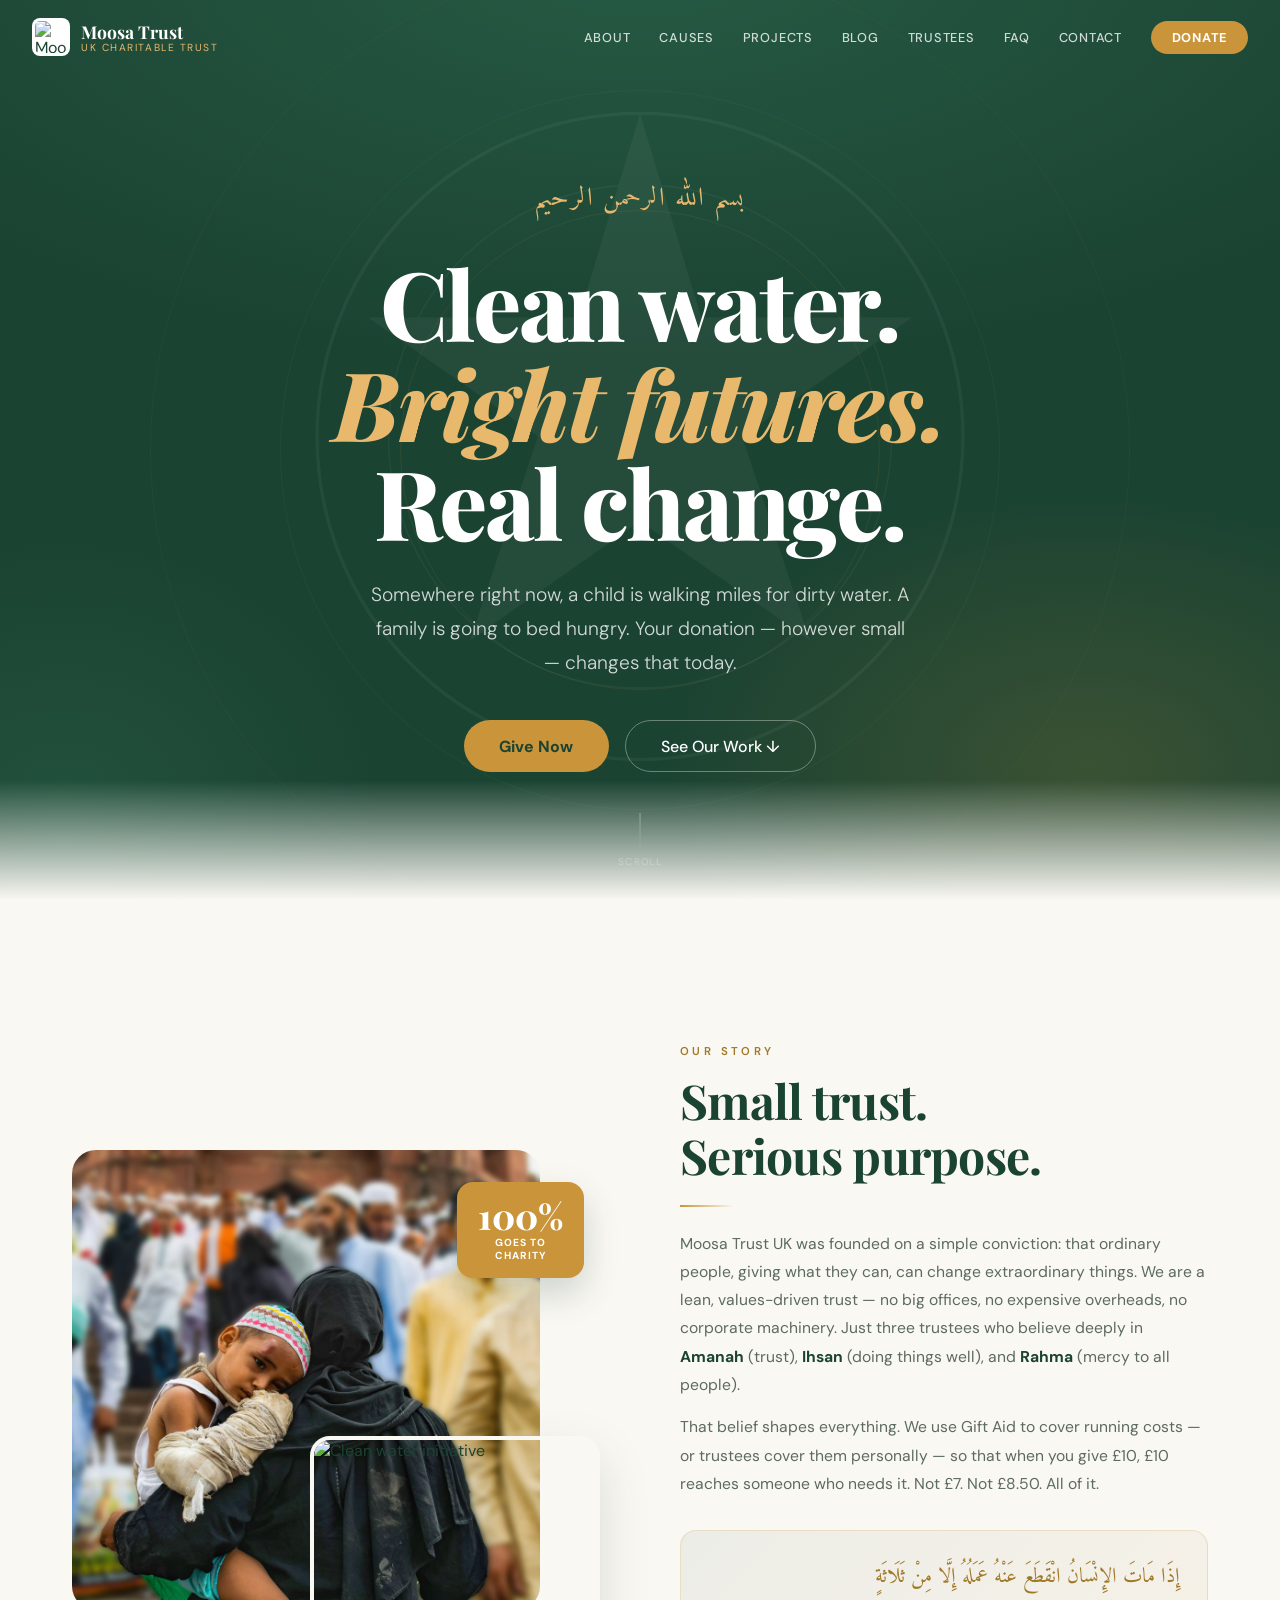
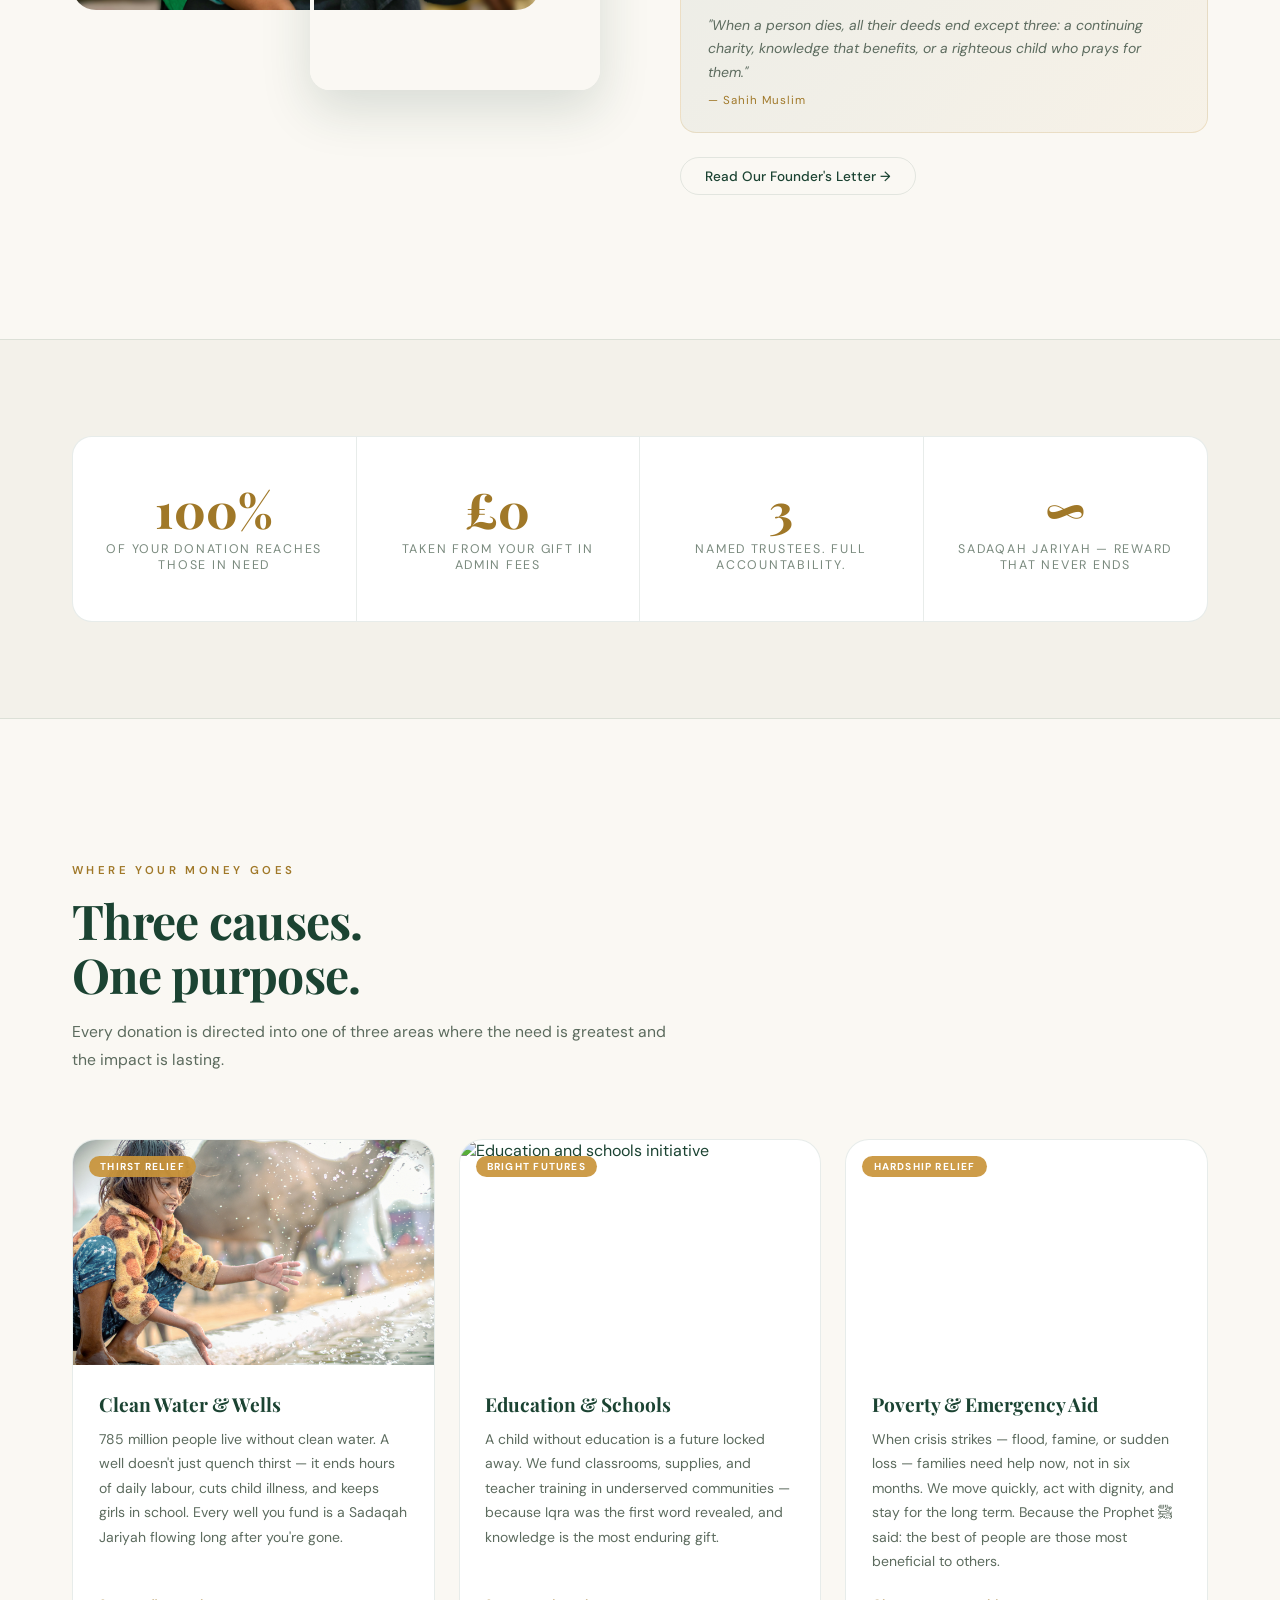
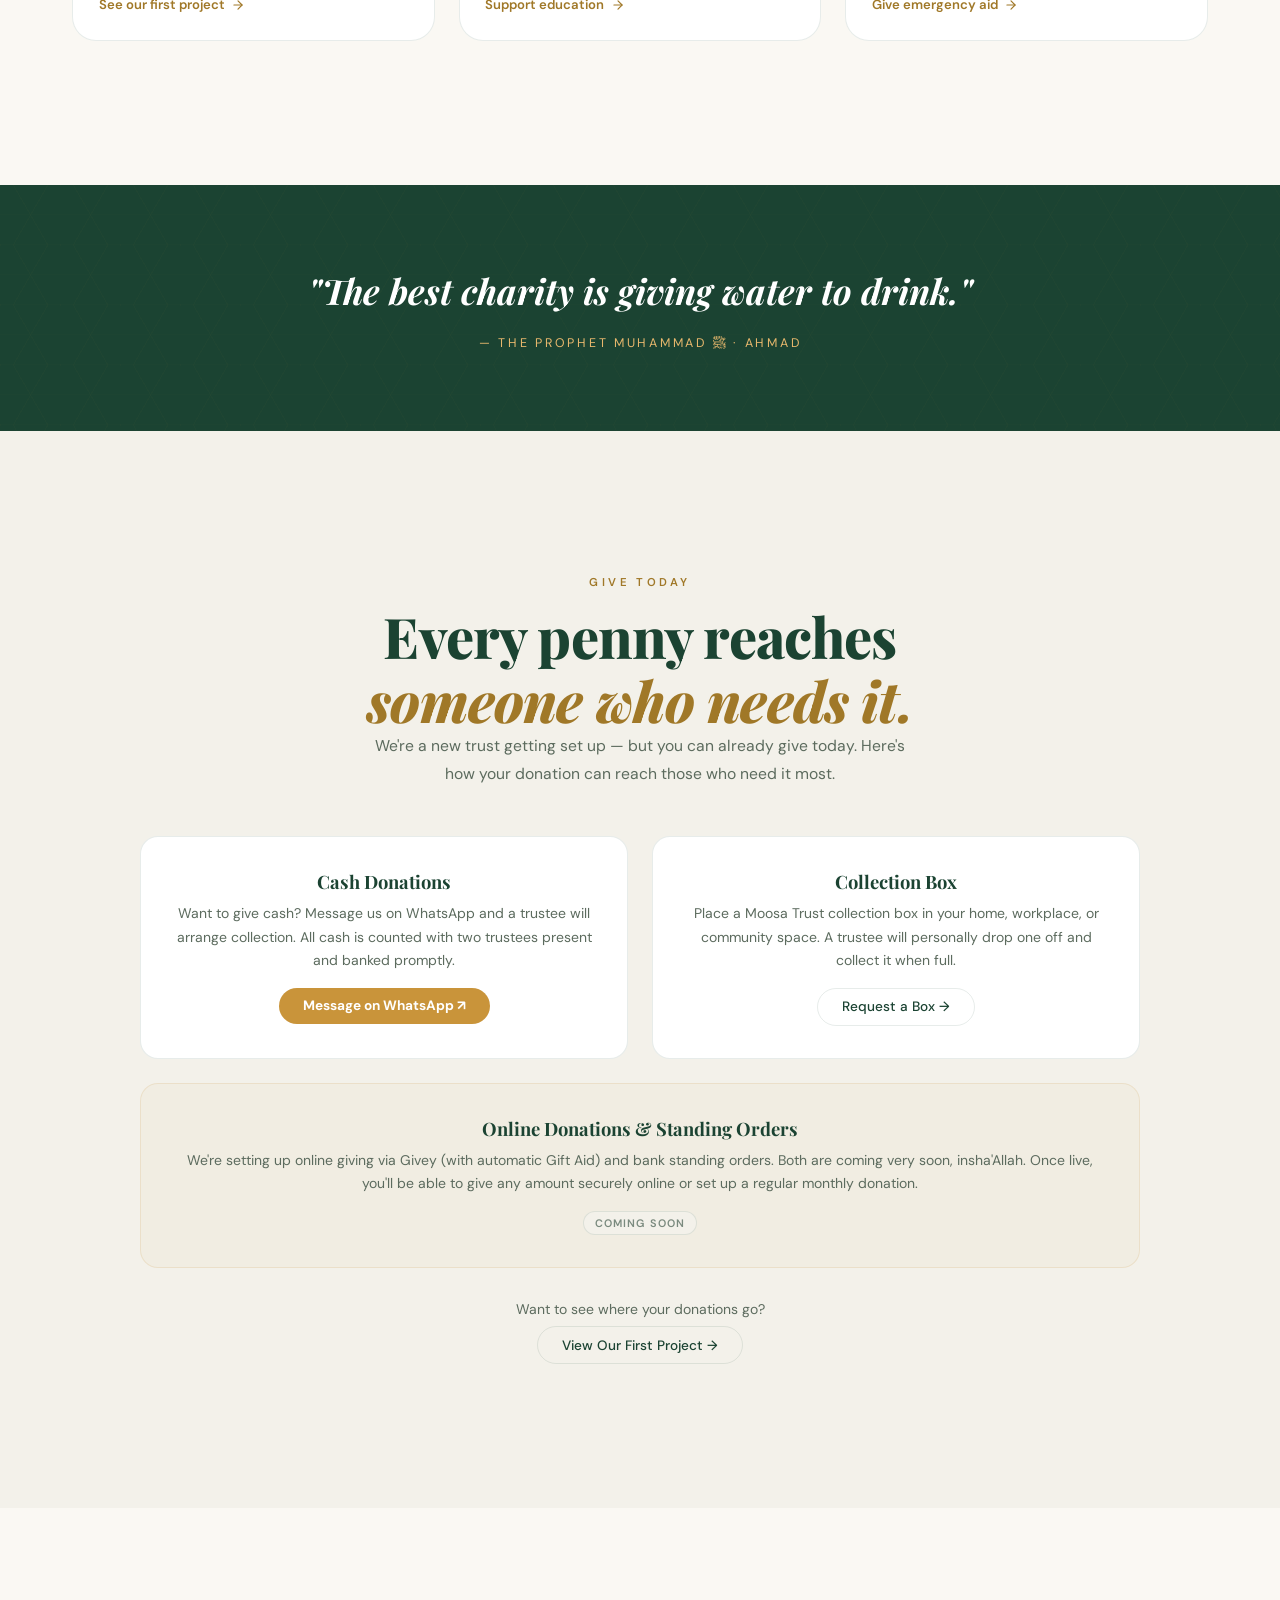
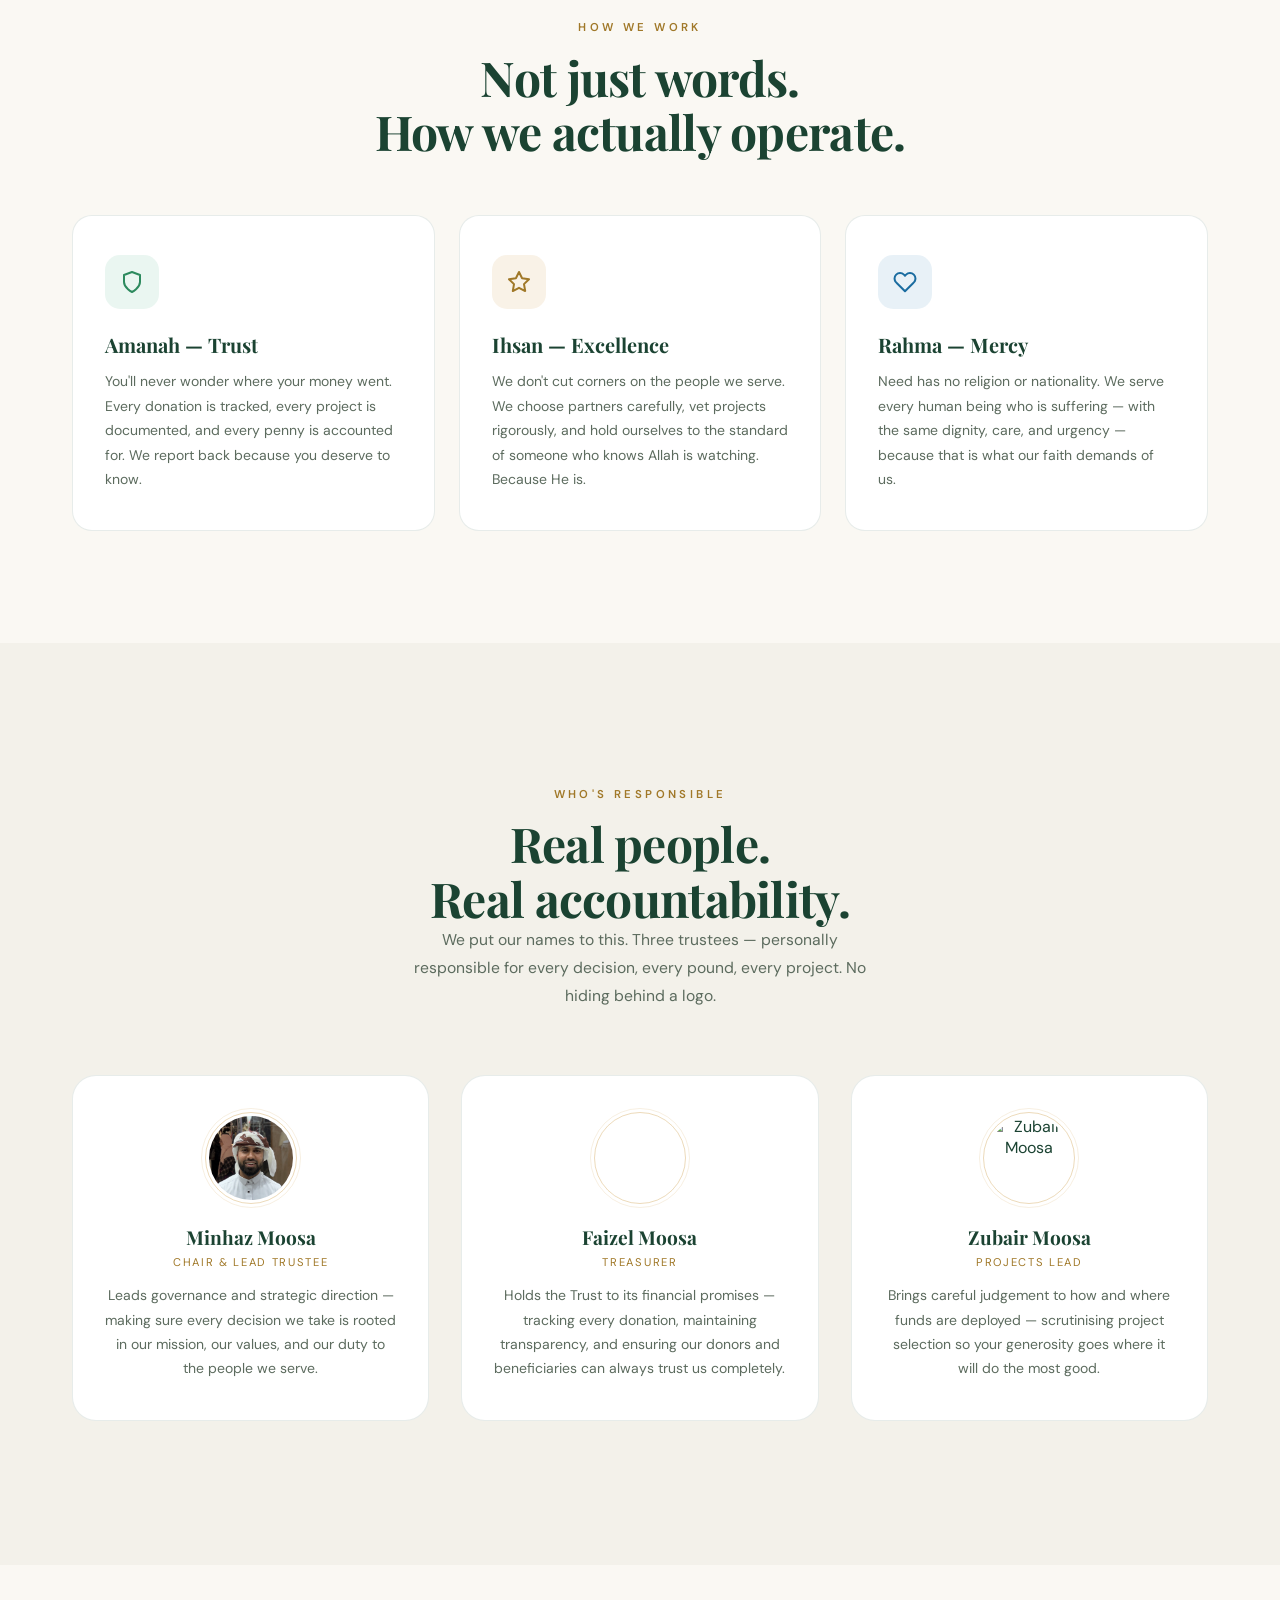
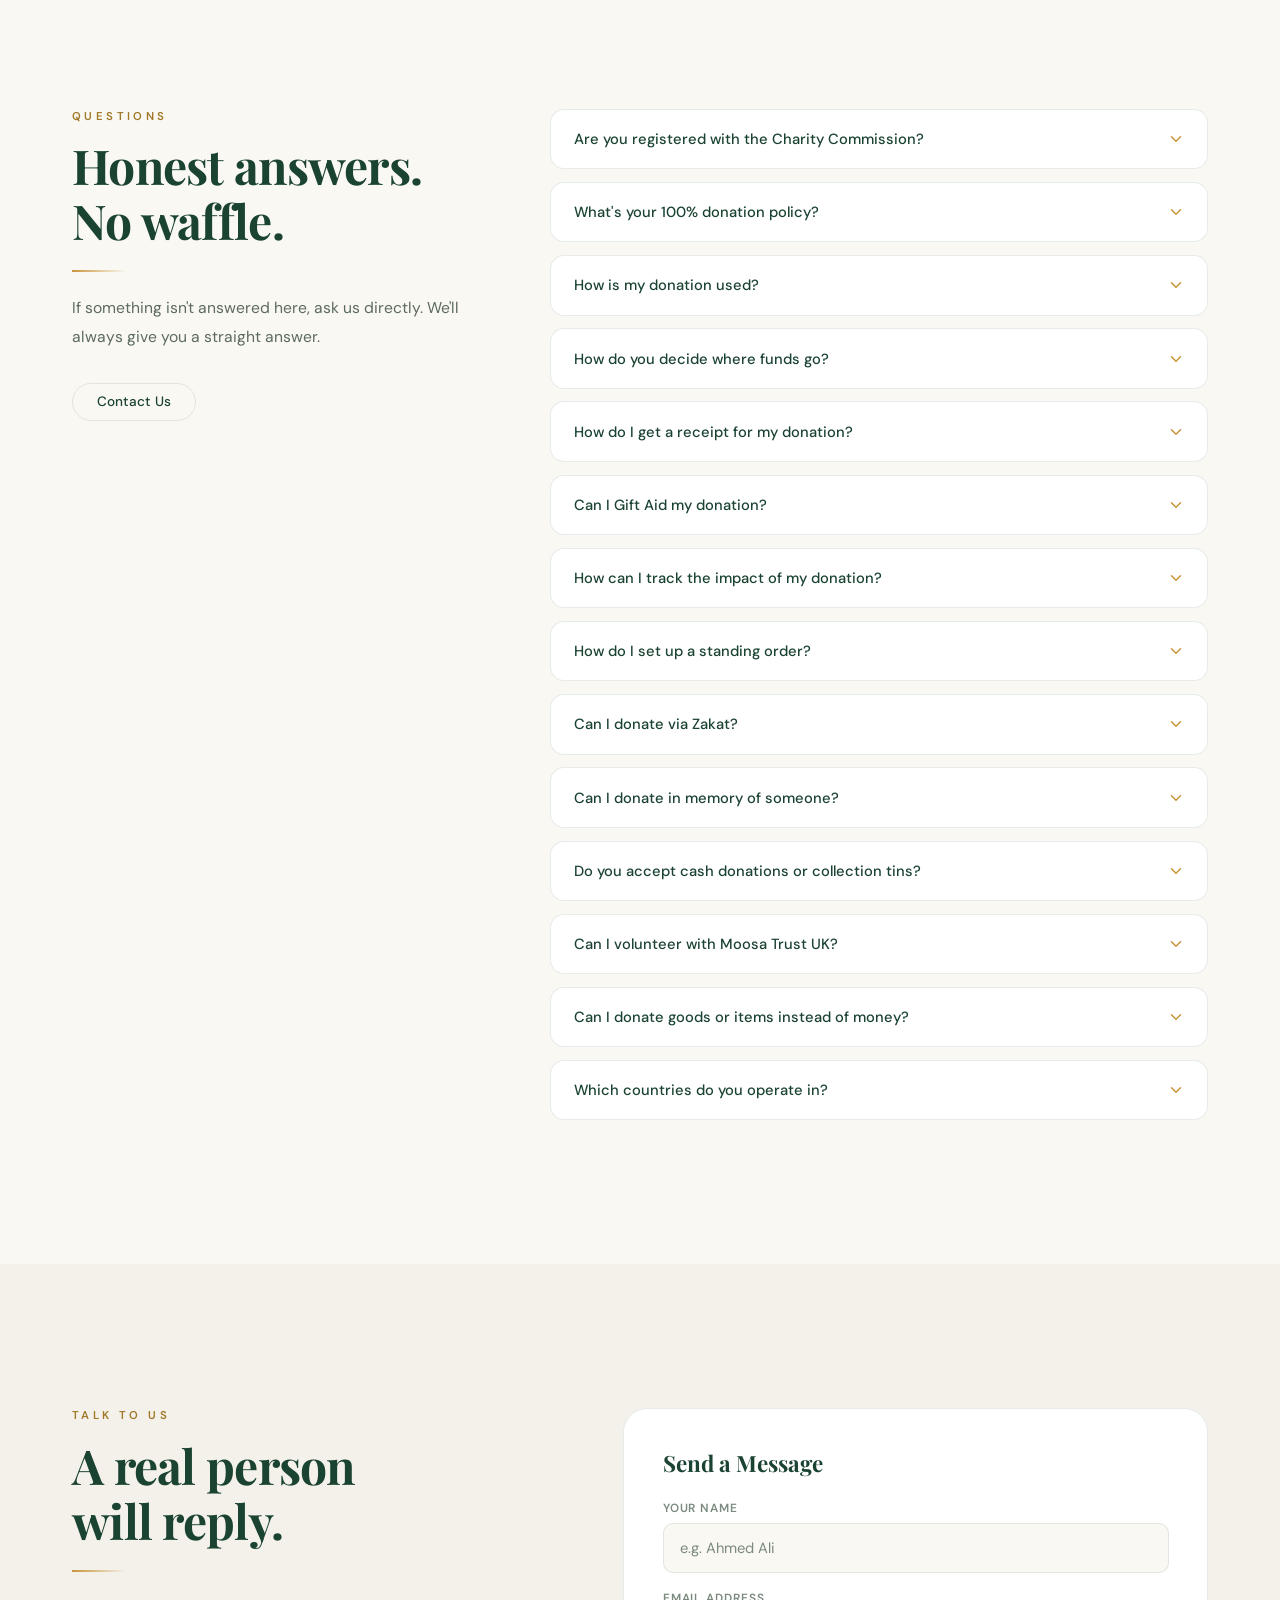
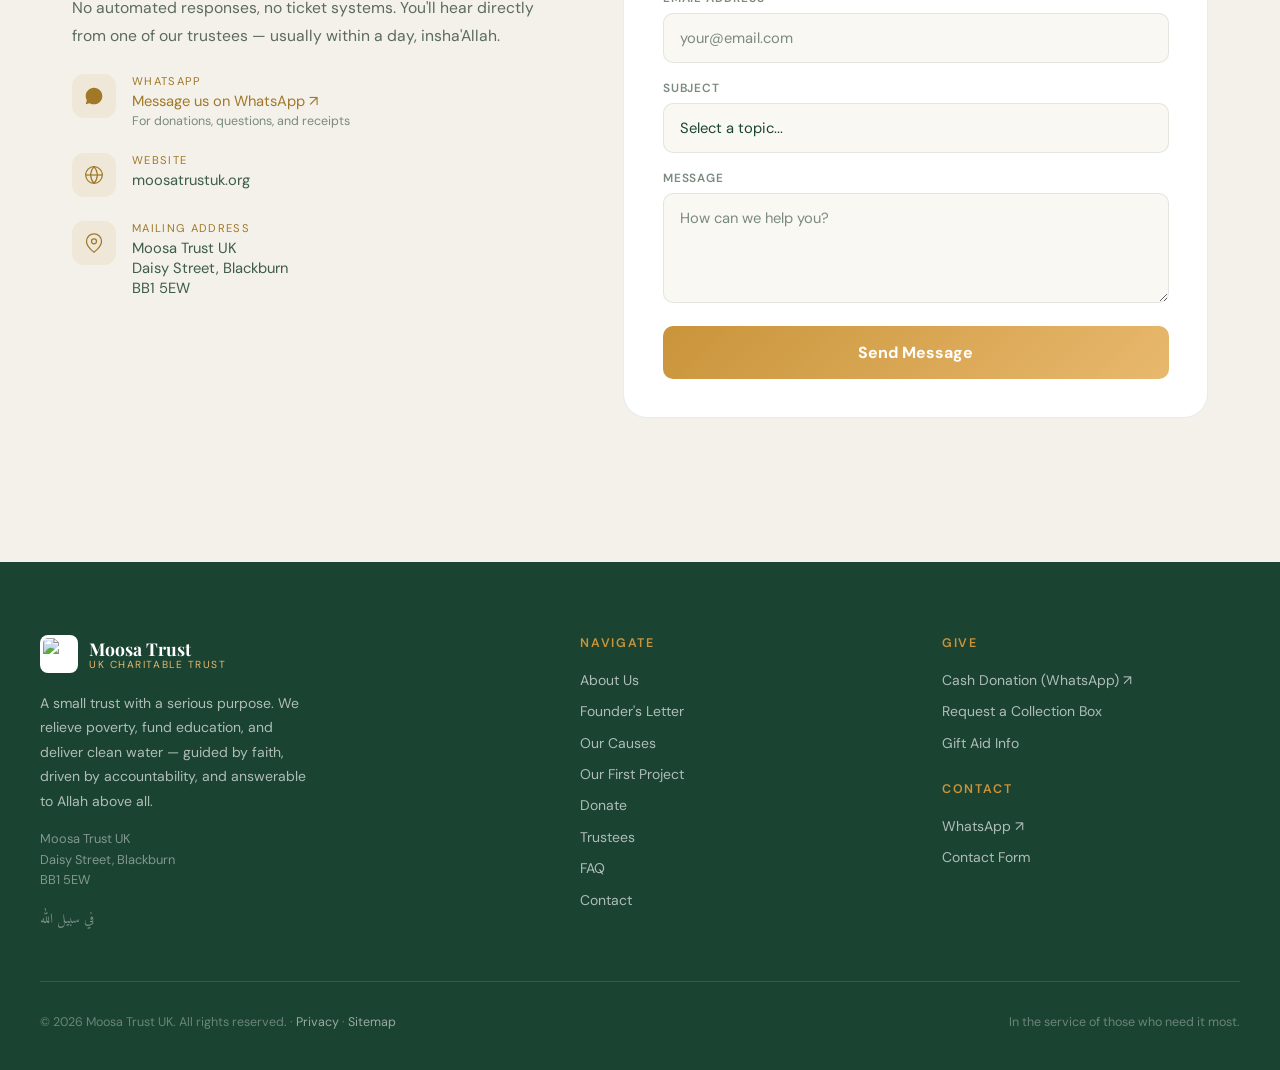
==== commit 619734a6: "Merge pull request #4 from MMSoftwareDev/main Add privacy policy, OG/JSON-LD, debrief template, imag" ====
--- a/index.html
+++ b/index.html
@@ -8,7 +8,7 @@
   <meta property="og:title" content="Moosa Trust UK | Building a Legacy of Compassion"/>
   <meta property="og:description" content="Relieving poverty and hardship with Amanah, dignity, and transparency."/>
   <meta property="og:url" content="https://moosatrustuk.org/"/>
-  <meta property="og:image" content="https://moosatrustuk.org/Moosatrustlogo.png"/>
+  <meta property="og:image" content="https://moosatrustuk.org/og/home.jpg"/>
   <meta property="og:type" content="website"/>
   <link rel="canonical" href="https://moosatrustuk.org/"/>
   <link rel="preconnect" href="https://fonts.googleapis.com">
@@ -238,7 +238,7 @@
 </svg>
 
 <nav id="nav">
-  <a href="#hero" class="logo"><img src="/Moosatrustlogo.png" alt="Moosa Trust UK" class="logo-img" width="38" height="38"><div class="logo-text">Moosa Trust <span>UK Charitable Trust</span></div></a>
+  <a href="#hero" class="logo"><img src="/Moosatrustlogo.png" alt="Moosa Trust UK" class="logo-img" width="38" height="38" decoding="async"><div class="logo-text">Moosa Trust <span>UK Charitable Trust</span></div></a>
   <ul class="nav-links"><li><a href="#about">About</a></li><li><a href="#causes">Causes</a></li><li><a href="/projects/">Projects</a></li><li><a href="/blog/">Blog</a></li><li><a href="#trustees">Trustees</a></li><li><a href="#faq">FAQ</a></li><li><a href="#contact">Contact</a></li><li><a href="#donate" class="nav-cta">Donate</a></li></ul>
   <button class="menu-btn" id="menuBtn" aria-label="Open menu" aria-expanded="false"><span></span><span></span><span></span></button>
 </nav>
@@ -264,8 +264,8 @@
 
 <section id="about"><div class="container"><div class="about-grid">
   <div class="art-wrap fade">
-    <div class="art-main"><img src="/about-main.jpg" alt="Moosa Trust UK community project" loading="lazy"></div>
-    <div class="art-secondary"><img src="/about-water.jpg" alt="Clean water initiative" loading="lazy"></div>
+    <div class="art-main"><img src="/about-main.jpg" alt="Moosa Trust UK community project" loading="lazy" decoding="async" width="6000" height="4000"></div>
+    <div class="art-secondary"><img src="/about-water.jpg" alt="Clean water initiative" loading="lazy" decoding="async" width="4384" height="2923"></div>
     <div class="art-badge"><div class="art-badge-n">100%</div><div class="art-badge-l">Goes to<br>Charity</div></div>
   </div>
   <div>
@@ -289,9 +289,9 @@
 <section id="causes"><div class="container">
   <div class="causes-hdr"><span class="label fade">Where Your Money Goes</span><h2 class="heading fade d1">Three causes.<br>One purpose.</h2><p class="subtext fade d2">Every donation is directed into one of three areas where the need is greatest and the impact is lasting.</p></div>
   <div class="causes-grid">
-    <div class="card cause-card fade"><div class="cause-art"><img src="/water.jpg" alt="Clean water well project" loading="lazy"><div class="cause-tag">Thirst Relief</div></div><div class="cause-body"><h3 class="cause-title">Clean Water &amp; Wells</h3><p class="cause-desc">785 million people live without clean water. A well doesn't just quench thirst — it ends hours of daily labour, cuts child illness, and keeps girls in school. Every well you fund is a Sadaqah Jariyah flowing long after you're gone.</p><div class="cause-cta"><a href="/projects/sri-lanka-well/">See our first project <svg style="width:14px;height:14px"><use href="#i-arrow-right"/></svg></a></div></div></div>
-    <div class="card cause-card fade d1"><div class="cause-art"><img src="/education.jpg" alt="Education and schools initiative" loading="lazy"><div class="cause-tag">Bright Futures</div></div><div class="cause-body"><h3 class="cause-title">Education &amp; Schools</h3><p class="cause-desc">A child without education is a future locked away. We fund classrooms, supplies, and teacher training in underserved communities — because Iqra was the first word revealed, and knowledge is the most enduring gift.</p><div class="cause-cta"><a href="#donate">Support education <svg style="width:14px;height:14px"><use href="#i-arrow-right"/></svg></a></div></div></div>
-    <div class="card cause-card fade d2"><div class="cause-art"><img src="/relief.jpg" alt="Emergency aid and poverty relief" loading="lazy"><div class="cause-tag">Hardship Relief</div></div><div class="cause-body"><h3 class="cause-title">Poverty &amp; Emergency Aid</h3><p class="cause-desc">When crisis strikes — flood, famine, or sudden loss — families need help now, not in six months. We move quickly, act with dignity, and stay for the long term. Because the Prophet ﷺ said: the best of people are those most beneficial to others.</p><div class="cause-cta"><a href="#donate">Give emergency aid <svg style="width:14px;height:14px"><use href="#i-arrow-right"/></svg></a></div></div></div>
+    <div class="card cause-card fade"><div class="cause-art"><img src="/water.jpg" alt="Clean water well project" loading="lazy" decoding="async" width="5184" height="3456"><div class="cause-tag">Thirst Relief</div></div><div class="cause-body"><h3 class="cause-title">Clean Water &amp; Wells</h3><p class="cause-desc">785 million people live without clean water. A well doesn't just quench thirst — it ends hours of daily labour, cuts child illness, and keeps girls in school. Every well you fund is a Sadaqah Jariyah flowing long after you're gone.</p><div class="cause-cta"><a href="/projects/sri-lanka-well/">See our first project <svg style="width:14px;height:14px"><use href="#i-arrow-right"/></svg></a></div></div></div>
+    <div class="card cause-card fade d1"><div class="cause-art"><img src="/education.jpg" alt="Education and schools initiative" loading="lazy" decoding="async" width="5184" height="3456"><div class="cause-tag">Bright Futures</div></div><div class="cause-body"><h3 class="cause-title">Education &amp; Schools</h3><p class="cause-desc">A child without education is a future locked away. We fund classrooms, supplies, and teacher training in underserved communities — because Iqra was the first word revealed, and knowledge is the most enduring gift.</p><div class="cause-cta"><a href="#donate">Support education <svg style="width:14px;height:14px"><use href="#i-arrow-right"/></svg></a></div></div></div>
+    <div class="card cause-card fade d2"><div class="cause-art"><img src="/relief.jpg" alt="Emergency aid and poverty relief" loading="lazy" decoding="async" width="6000" height="4000"><div class="cause-tag">Hardship Relief</div></div><div class="cause-body"><h3 class="cause-title">Poverty &amp; Emergency Aid</h3><p class="cause-desc">When crisis strikes — flood, famine, or sudden loss — families need help now, not in six months. We move quickly, act with dignity, and stay for the long term. Because the Prophet ﷺ said: the best of people are those most beneficial to others.</p><div class="cause-cta"><a href="#donate">Give emergency aid <svg style="width:14px;height:14px"><use href="#i-arrow-right"/></svg></a></div></div></div>
   </div>
 </div></section>
 
@@ -342,9 +342,9 @@
 <section id="trustees"><div class="container">
   <div class="trustees-hdr"><span class="label fade">Who's Responsible</span><h2 class="heading fade d1">Real people.<br>Real accountability.</h2><p class="subtext fade d2" style="max-width:480px;margin:0 auto">We put our names to this. Three trustees — personally responsible for every decision, every pound, every project. No hiding behind a logo.</p></div>
   <div class="trustees-grid">
-    <div class="card t-card fade"><div class="t-avatar-ring"><img src="/minhaz.jpg" alt="Minhaz Moosa" width="84" height="84" loading="lazy"></div><h3 class="t-name">Minhaz Moosa</h3><p class="t-role">Chair &amp; Lead Trustee</p><p class="t-desc">Leads governance and strategic direction — making sure every decision we take is rooted in our mission, our values, and our duty to the people we serve.</p></div>
-    <div class="card t-card fade d1"><div class="t-avatar-ring"><img src="/faizel.jpg" alt="Faizel Moosa" width="84" height="84" loading="lazy"></div><h3 class="t-name">Faizel Moosa</h3><p class="t-role">Treasurer</p><p class="t-desc">Holds the Trust to its financial promises — tracking every donation, maintaining transparency, and ensuring our donors and beneficiaries can always trust us completely.</p></div>
-    <div class="card t-card fade d2"><div class="t-avatar-ring"><img src="/zubair.jpg" alt="Zubair Moosa" width="84" height="84" loading="lazy"></div><h3 class="t-name">Zubair Moosa</h3><p class="t-role">Projects Lead</p><p class="t-desc">Brings careful judgement to how and where funds are deployed — scrutinising project selection so your generosity goes where it will do the most good.</p></div>
+    <div class="card t-card fade"><div class="t-avatar-ring"><img src="/minhaz.jpg" alt="Minhaz Moosa" width="84" height="84" loading="lazy" decoding="async"></div><h3 class="t-name">Minhaz Moosa</h3><p class="t-role">Chair &amp; Lead Trustee</p><p class="t-desc">Leads governance and strategic direction — making sure every decision we take is rooted in our mission, our values, and our duty to the people we serve.</p></div>
+    <div class="card t-card fade d1"><div class="t-avatar-ring"><img src="/faizel.jpg" alt="Faizel Moosa" width="84" height="84" loading="lazy" decoding="async"></div><h3 class="t-name">Faizel Moosa</h3><p class="t-role">Treasurer</p><p class="t-desc">Holds the Trust to its financial promises — tracking every donation, maintaining transparency, and ensuring our donors and beneficiaries can always trust us completely.</p></div>
+    <div class="card t-card fade d2"><div class="t-avatar-ring"><img src="/zubair.jpg" alt="Zubair Moosa" width="84" height="84" loading="lazy" decoding="async"></div><h3 class="t-name">Zubair Moosa</h3><p class="t-role">Projects Lead</p><p class="t-desc">Brings careful judgement to how and where funds are deployed — scrutinising project selection so your generosity goes where it will do the most good.</p></div>
   </div>
 </div></section>
 
@@ -393,11 +393,11 @@
 
 <footer><div class="footer-inner">
   <div class="footer-grid">
-    <div class="footer-brand"><div class="logo"><img src="/Moosatrustlogo.png" alt="Moosa Trust UK" class="logo-img" width="38" height="38" style="border-radius:8px"><div class="logo-text">Moosa Trust <span>UK Charitable Trust</span></div></div><p>A small trust with a serious purpose. We relieve poverty, fund education, and deliver clean water — guided by faith, driven by accountability, and answerable to Allah above all.</p><p style="font-size:.8rem;color:rgba(255,255,255,.45);margin-top:1rem;line-height:1.6">Moosa Trust UK<br>Daisy Street, Blackburn<br>BB1 5EW</p><p class="footer-ar" lang="ar">في سبيل الله</p></div>
+    <div class="footer-brand"><div class="logo"><img src="/Moosatrustlogo.png" alt="Moosa Trust UK" class="logo-img" width="38" height="38" decoding="async" style="border-radius:8px"><div class="logo-text">Moosa Trust <span>UK Charitable Trust</span></div></div><p>A small trust with a serious purpose. We relieve poverty, fund education, and deliver clean water — guided by faith, driven by accountability, and answerable to Allah above all.</p><p style="font-size:.8rem;color:rgba(255,255,255,.45);margin-top:1rem;line-height:1.6">Moosa Trust UK<br>Daisy Street, Blackburn<br>BB1 5EW</p><p class="footer-ar" lang="ar">في سبيل الله</p></div>
     <div class="footer-col"><h4>Navigate</h4><ul class="footer-links"><li><a href="#about">About Us</a></li><li><a href="/blog/why-we-created-moosa-trust/">Founder's Letter</a></li><li><a href="#causes">Our Causes</a></li><li><a href="/projects/sri-lanka-well/">Our First Project</a></li><li><a href="#donate">Donate</a></li><li><a href="#trustees">Trustees</a></li><li><a href="#faq">FAQ</a></li><li><a href="#contact">Contact</a></li></ul></div>
     <div class="footer-col"><h4>Give</h4><ul class="footer-links"><li><a href="https://wa.me/447854690073" target="_blank" rel="noopener noreferrer">Cash Donation (WhatsApp) ↗</a></li><li><a href="/collection-box">Request a Collection Box</a></li><li><a href="#faq">Gift Aid Info</a></li></ul><h4 style="margin-top:1.8rem">Contact</h4><ul class="footer-links"><li><a href="https://wa.me/447854690073" target="_blank" rel="noopener noreferrer">WhatsApp ↗</a></li><li><a href="#contact">Contact Form</a></li></ul></div>
   </div>
-  <div class="footer-bot"><span>© <span id="yr"></span> Moosa Trust UK. All rights reserved.</span><span>In the service of those who need it most.</span></div>
+  <div class="footer-bot"><span>© <span id="yr"></span> Moosa Trust UK. All rights reserved. · <a href="/privacy/" style="color:rgba(255,255,255,.55);transition:color .2s">Privacy</a> · <a href="/sitemap/" style="color:rgba(255,255,255,.55);transition:color .2s">Sitemap</a></span><span>In the service of those who need it most.</span></div>
 </div></footer>
 
 <div id="sticky-donate"><a href="https://wa.me/447854690073" target="_blank" rel="noopener noreferrer" class="btn-gold">Give Now via WhatsApp ↗</a></div>
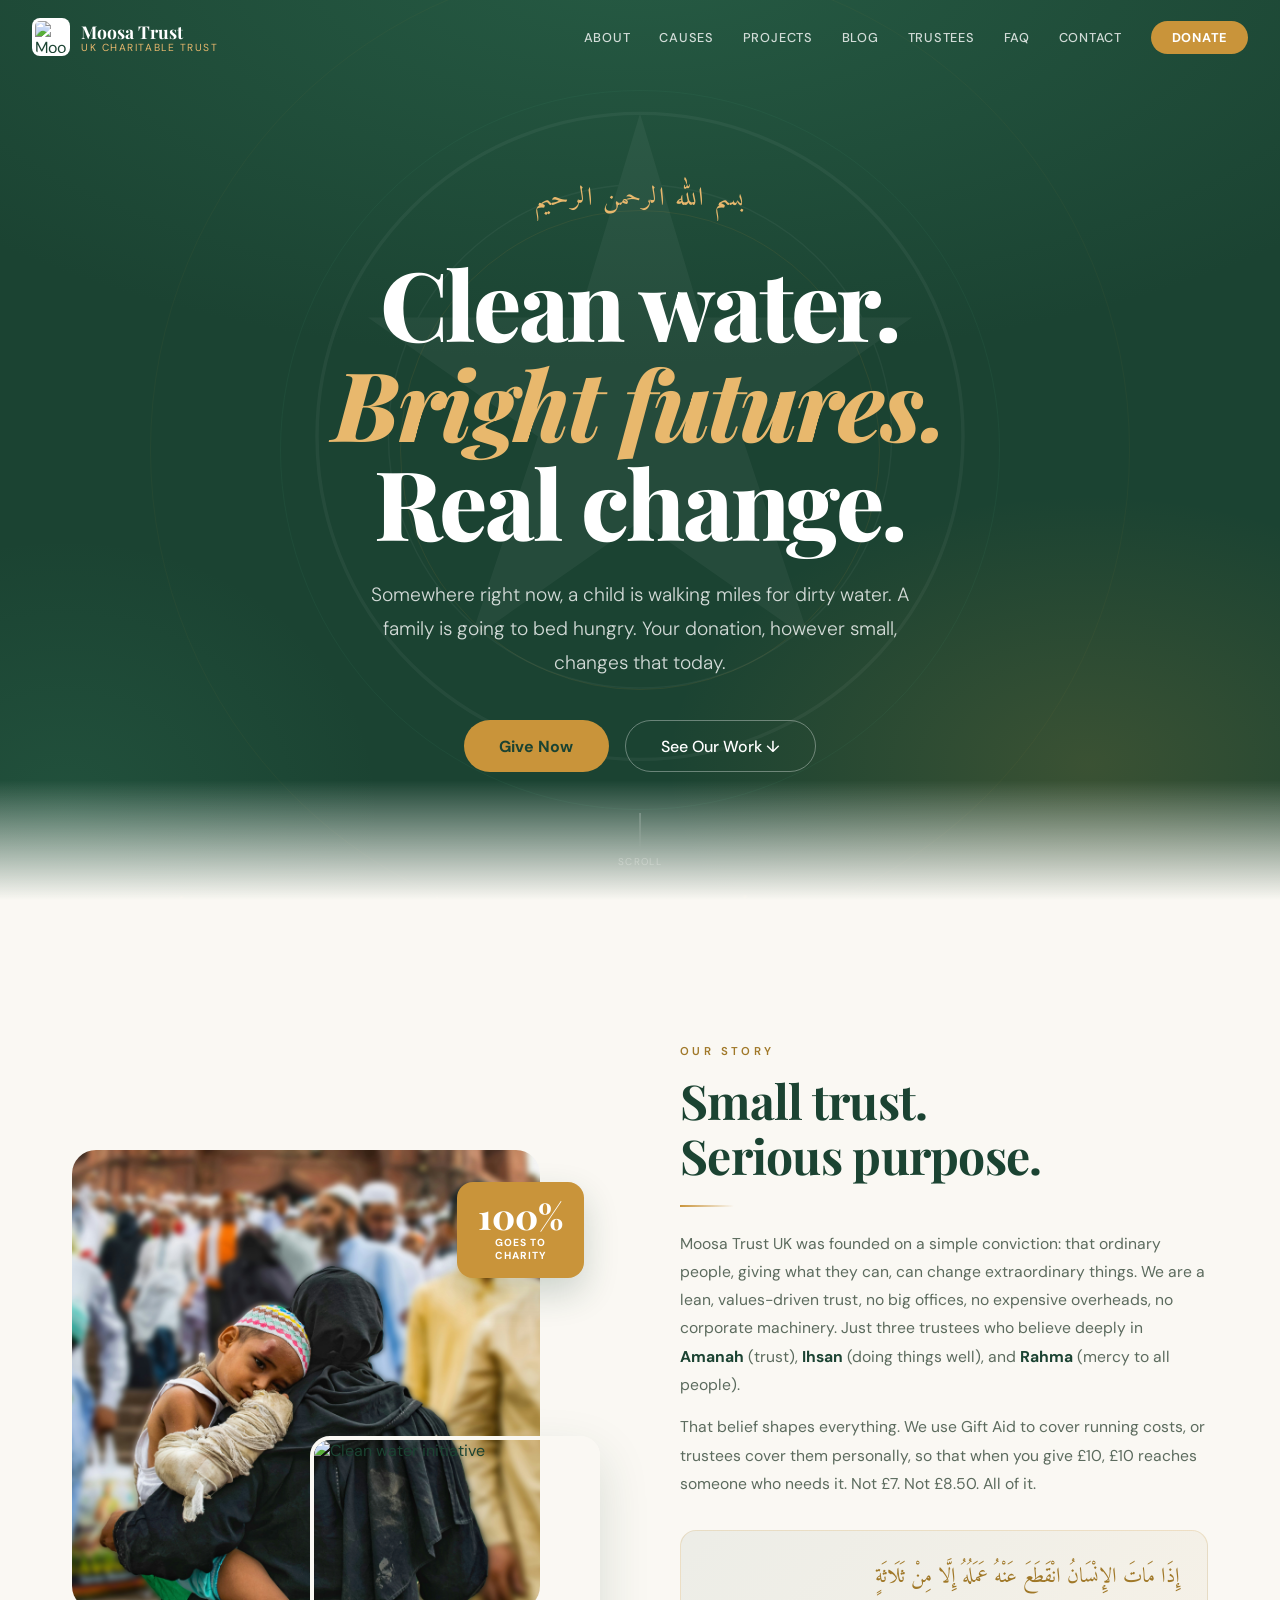
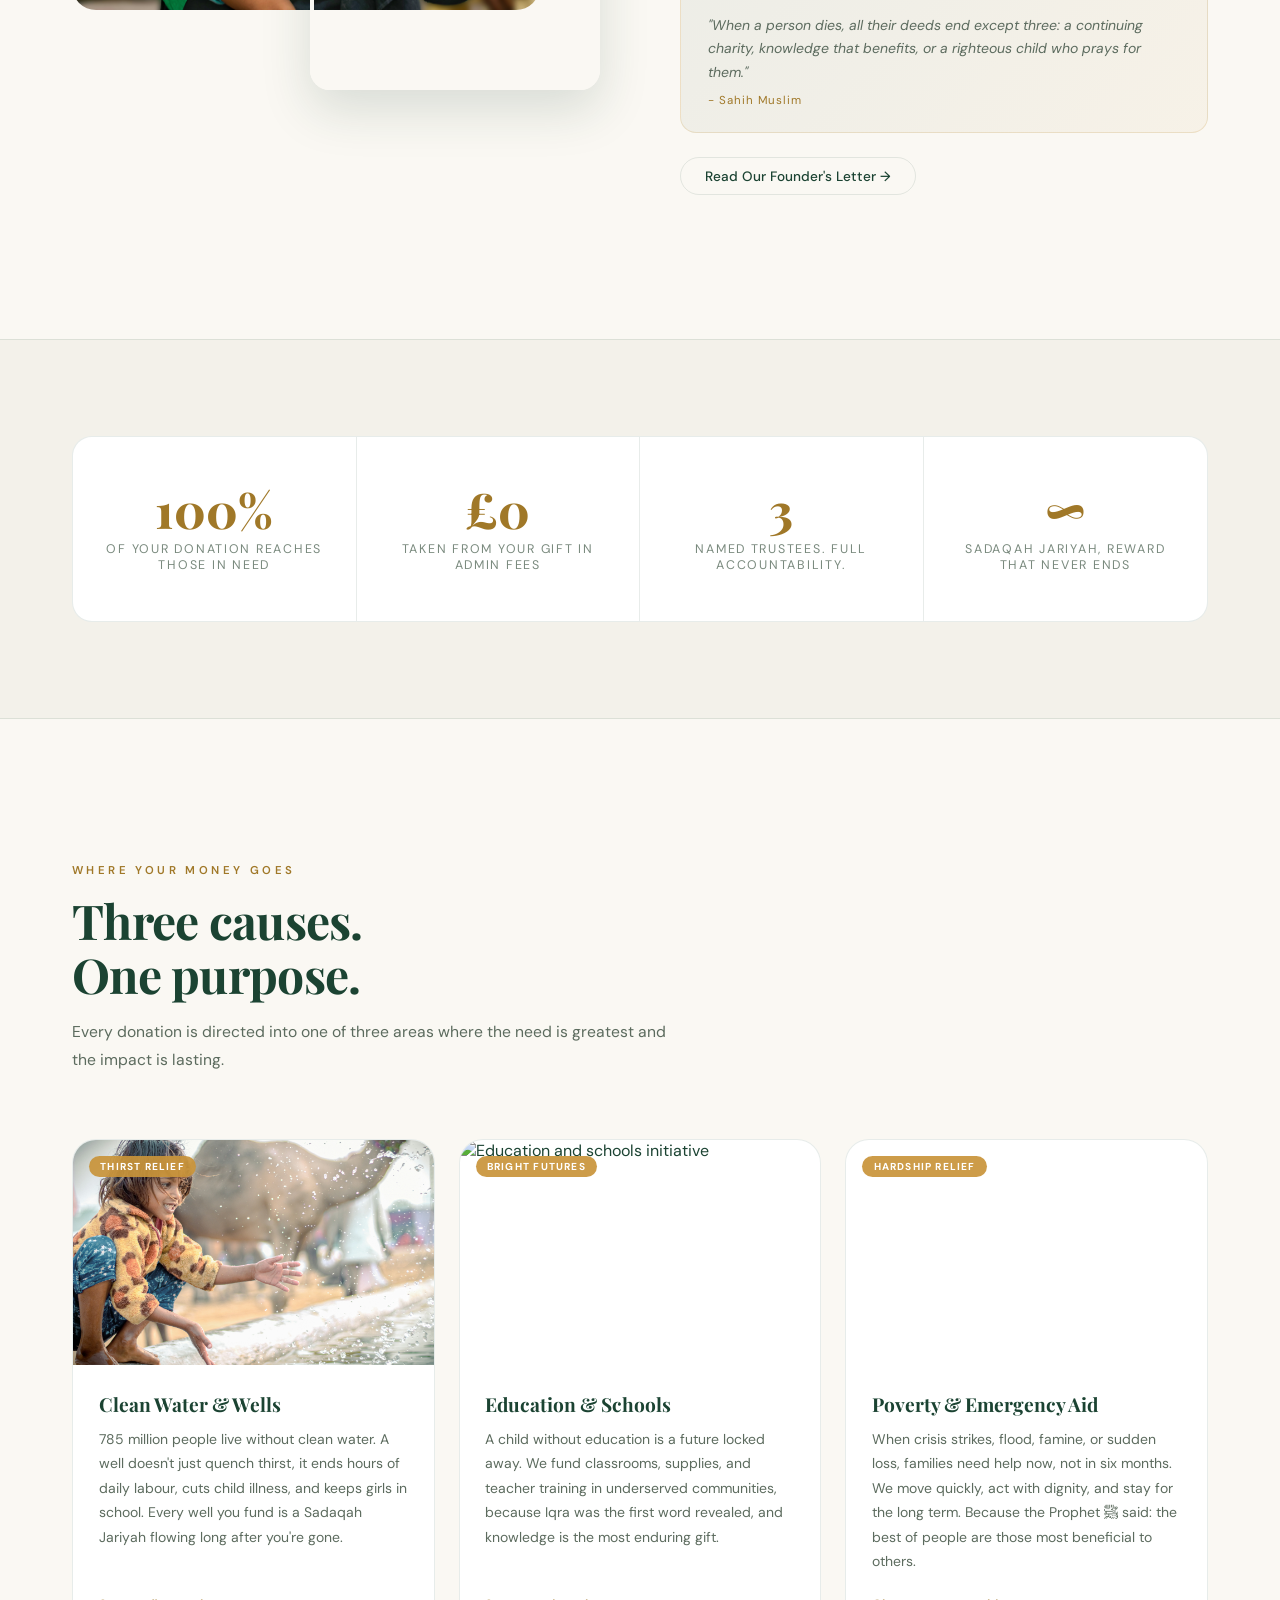
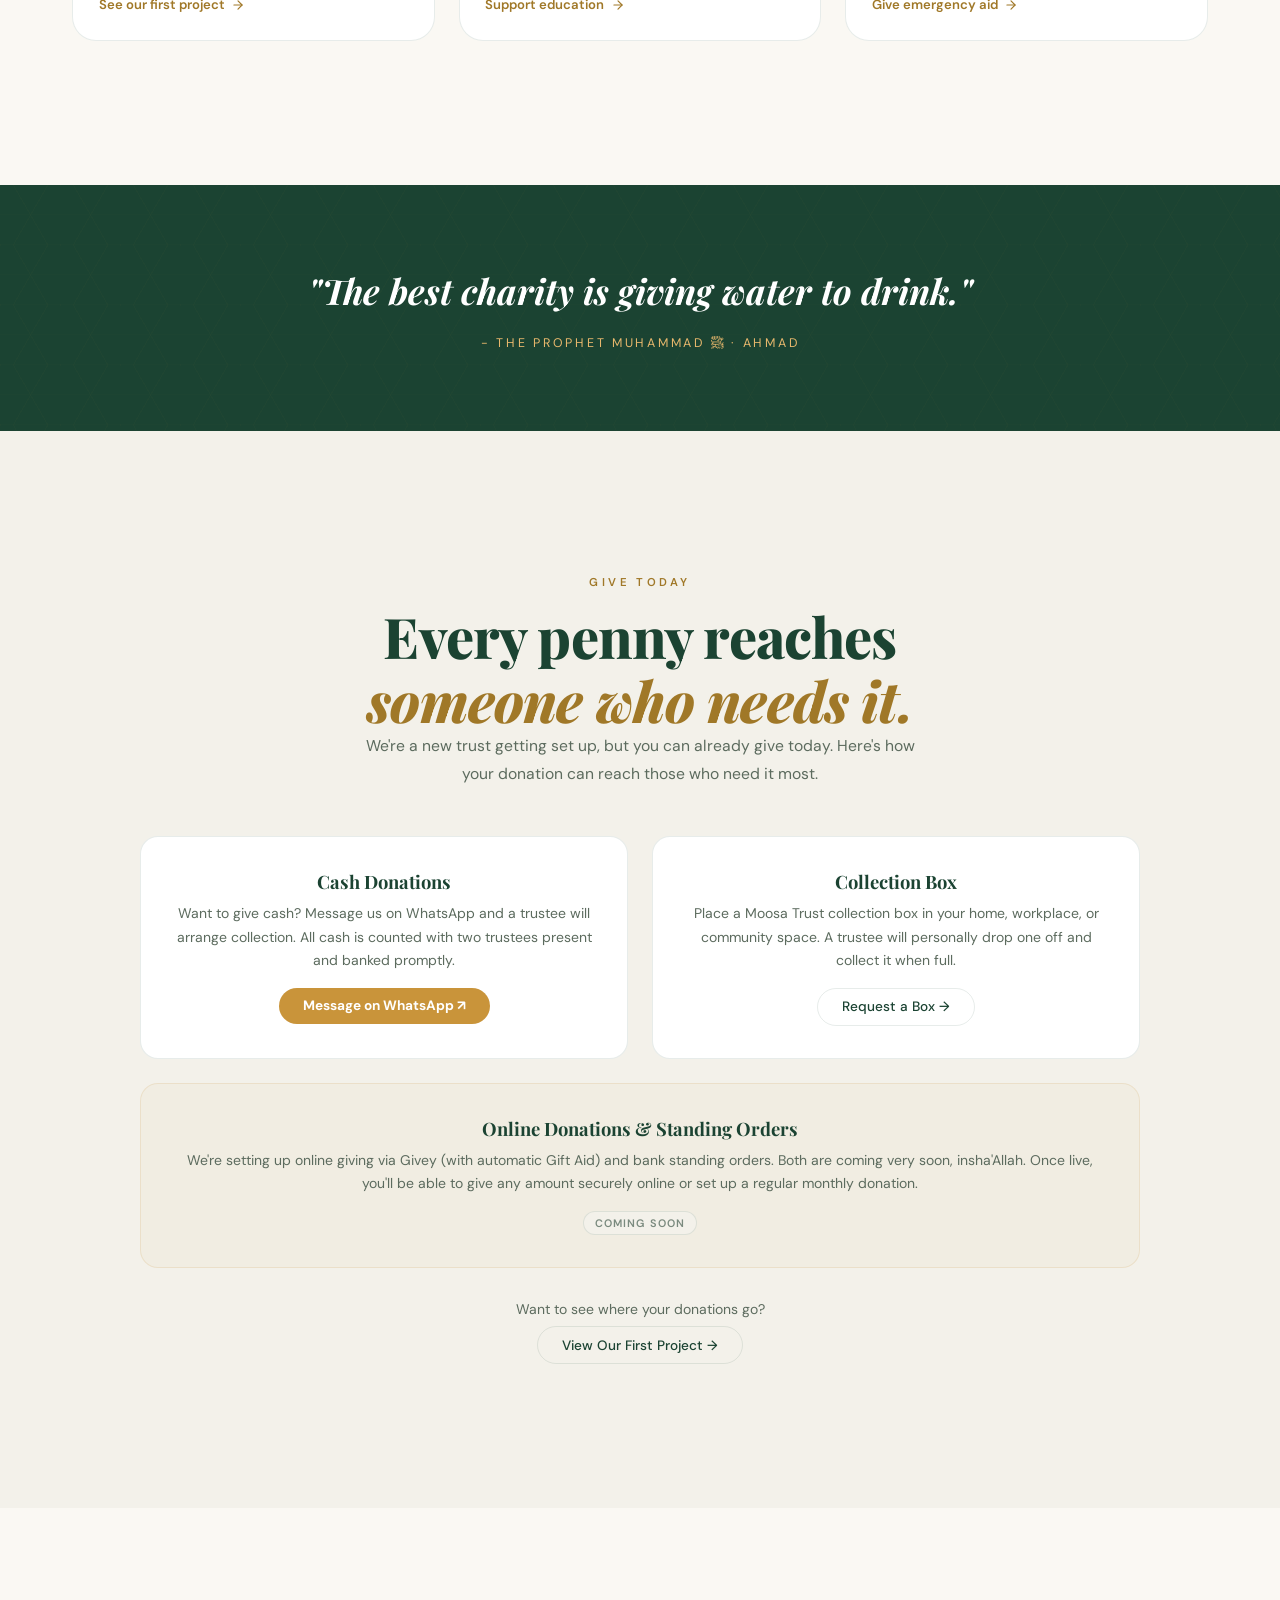
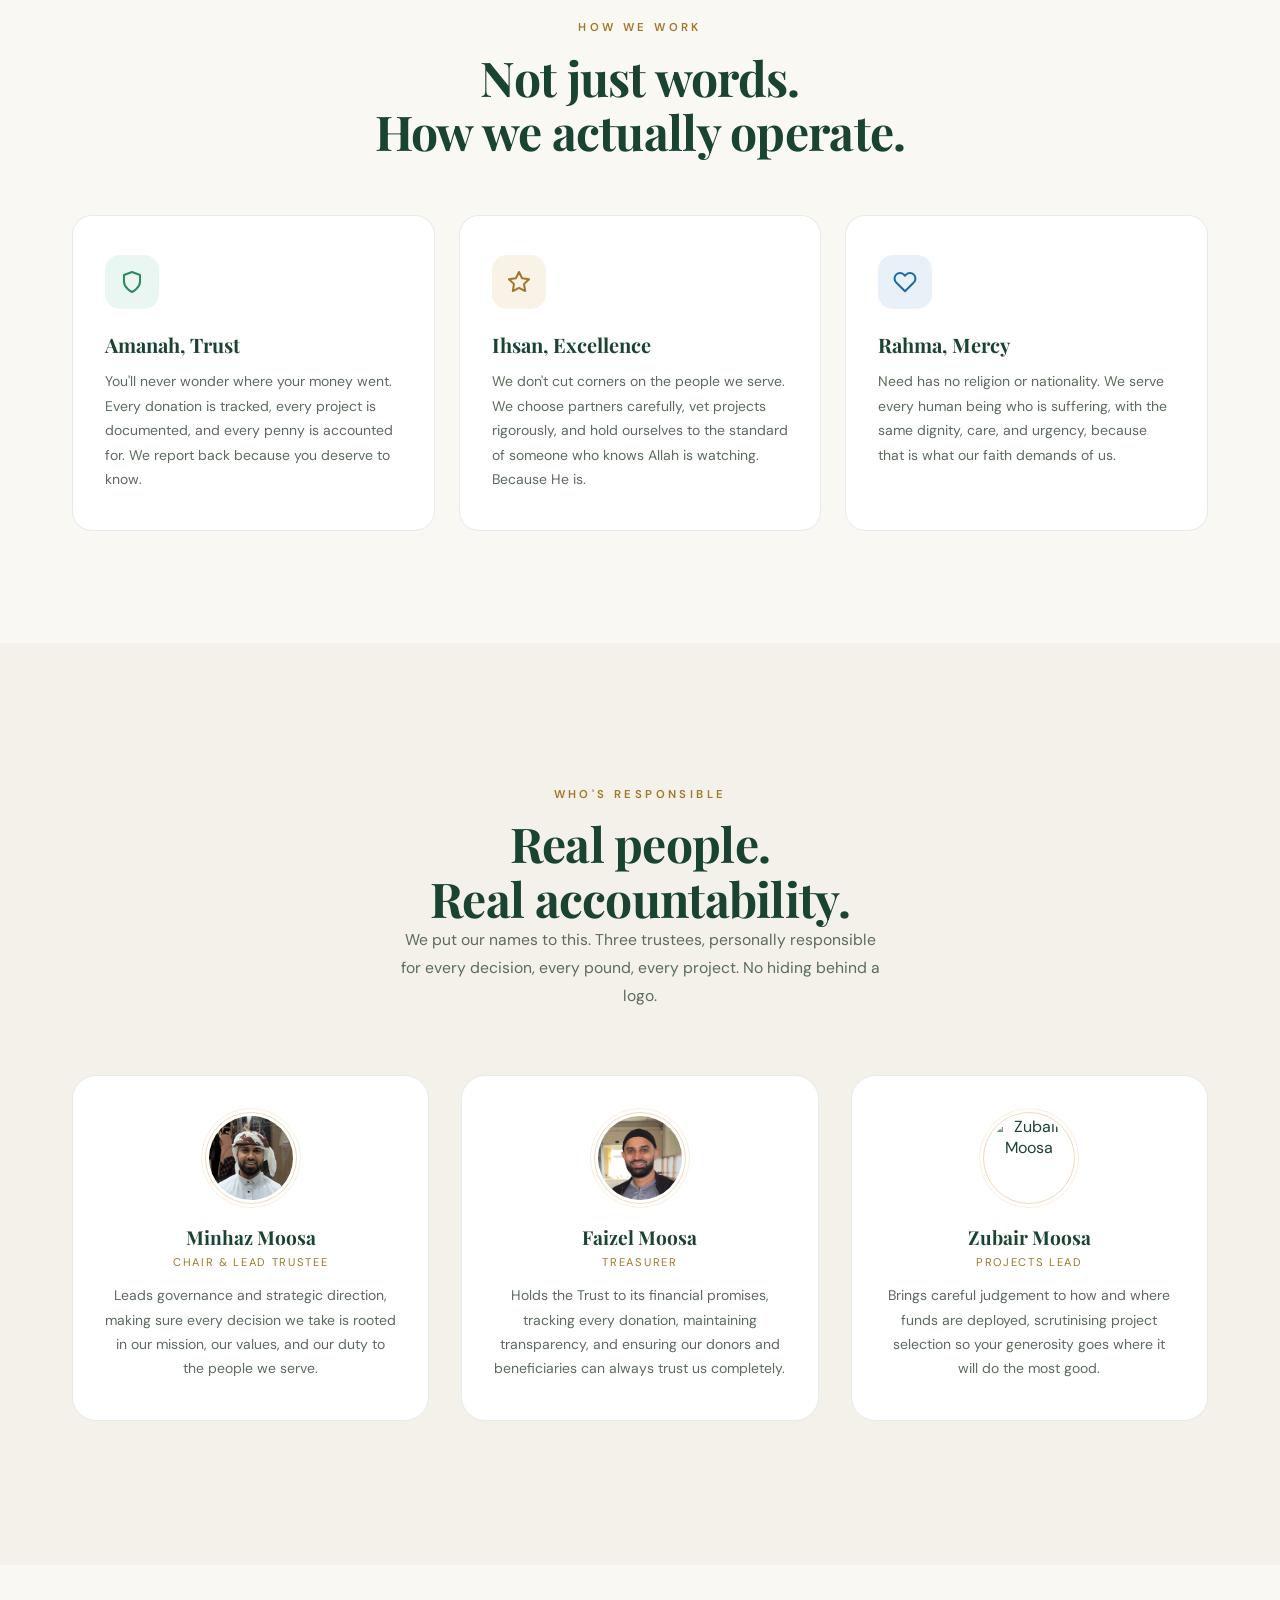
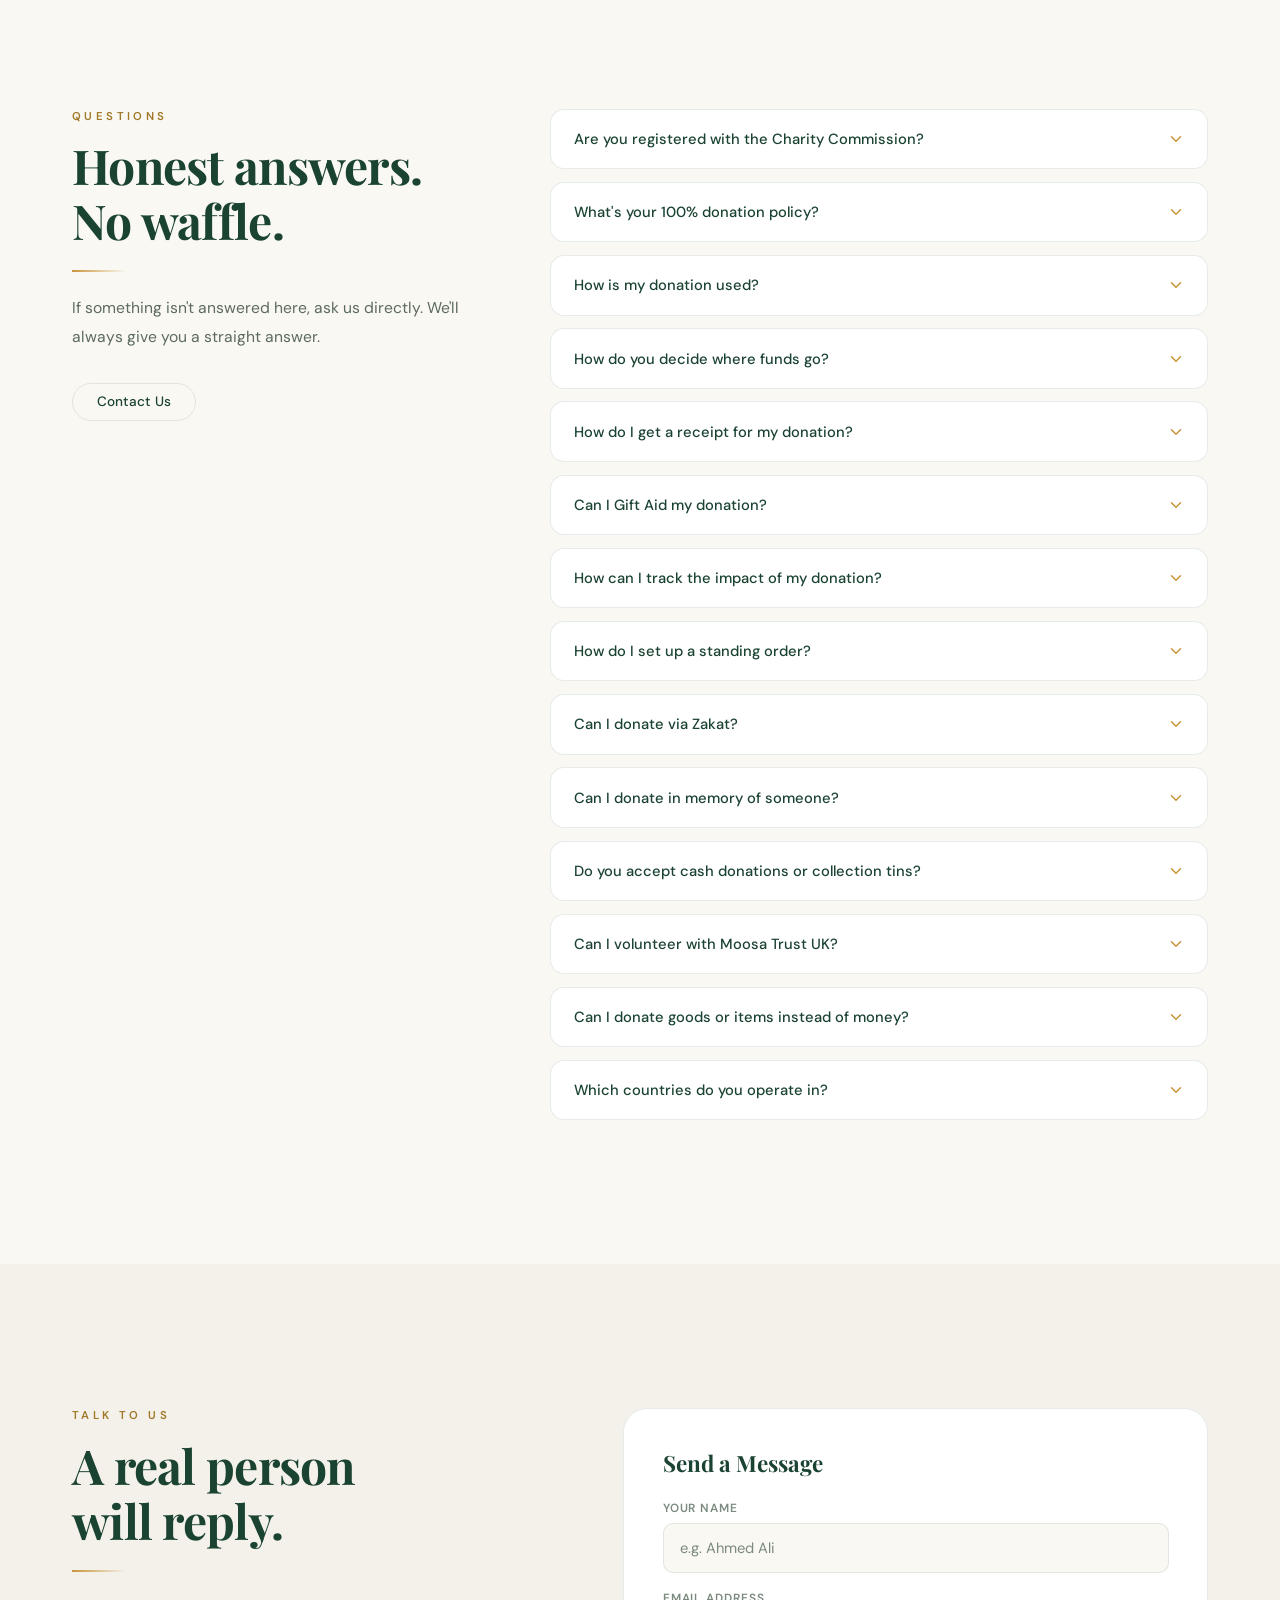
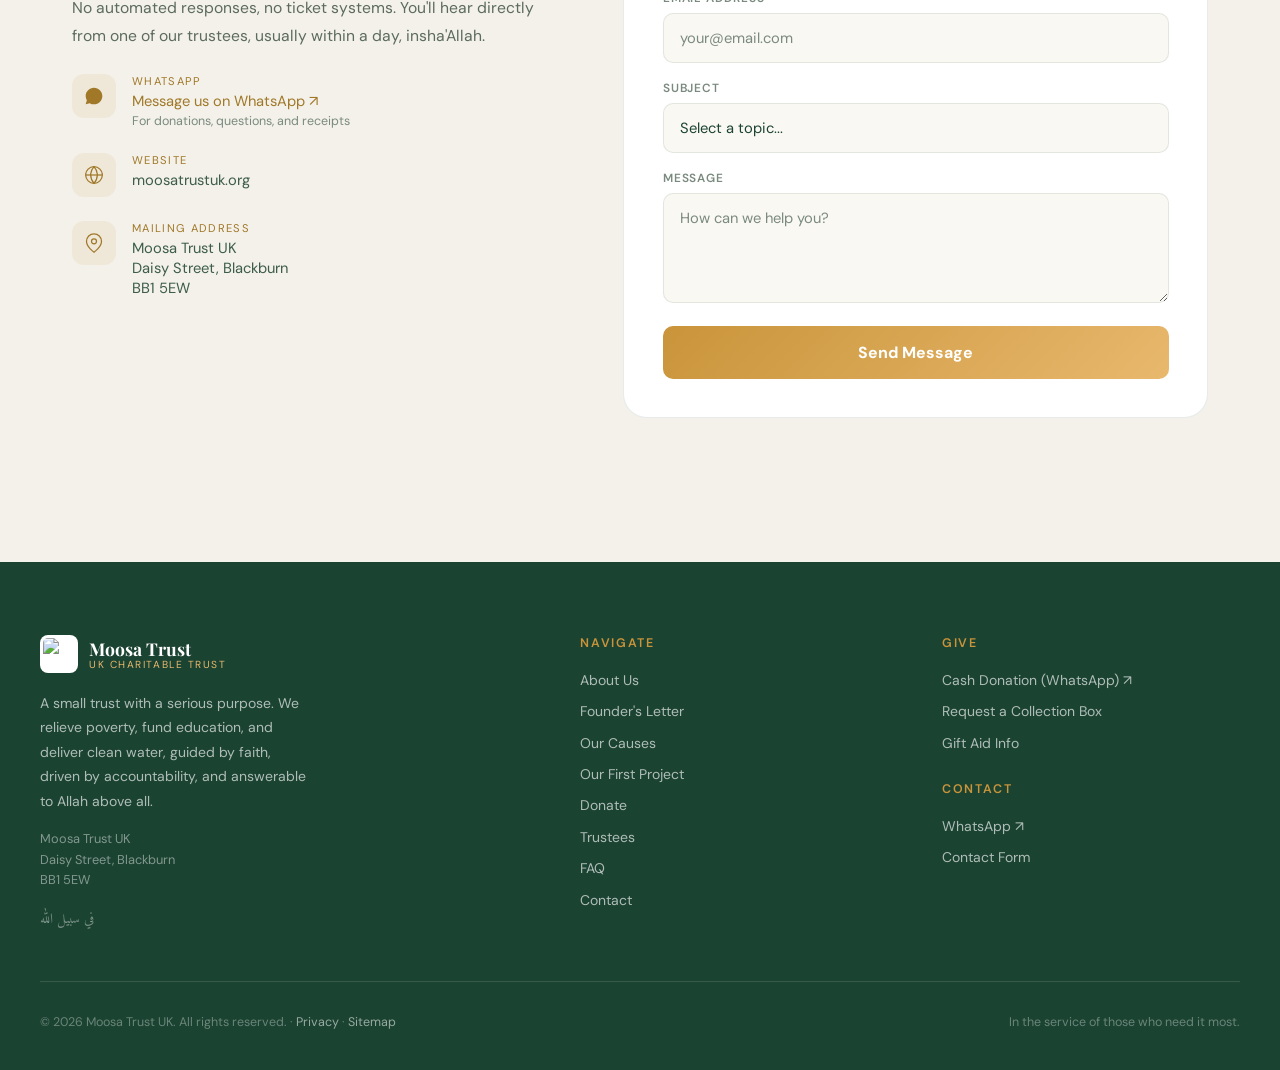
==== commit f1287e69: "Remove em dashes site-wide Replaces all em dashes (— and &mdash;) across HTML, meta descriptions, JS" ====
--- a/index.html
+++ b/index.html
@@ -255,7 +255,7 @@
   <div class="hero-inner">
     <p class="hero-arabic" lang="ar">بسم الله الرحمن الرحيم</p>
     <h1 class="hero-h1">Clean water.<br><em>Bright futures.</em><br>Real change.</h1>
-    <p class="hero-sub">Somewhere right now, a child is walking miles for dirty water. A family is going to bed hungry. Your donation — however small — changes that today.</p>
+    <p class="hero-sub">Somewhere right now, a child is walking miles for dirty water. A family is going to bed hungry. Your donation, however small, changes that today.</p>
     <div class="hero-btns"><a href="#donate" class="btn-gold-w">Give Now</a><a href="#causes" class="btn-outline-w">See Our Work ↓</a></div>
   </div>
   <div class="scroll-hint" aria-hidden="true"><div class="scroll-hint-line"></div><span>Scroll</span></div>
@@ -272,9 +272,9 @@
     <span class="label fade">Our Story</span>
     <h2 class="heading fade d1">Small trust.<br>Serious purpose.</h2>
     <div class="divider fade d1"></div>
-    <p class="subtext fade d2">Moosa Trust UK was founded on a simple conviction: that ordinary people, giving what they can, can change extraordinary things. We are a lean, values-driven trust — no big offices, no expensive overheads, no corporate machinery. Just three trustees who believe deeply in <strong>Amanah</strong> (trust), <strong>Ihsan</strong> (doing things well), and <strong>Rahma</strong> (mercy to all people).</p>
-    <p class="subtext fade d2" style="margin-top:.9rem">That belief shapes everything. We use Gift Aid to cover running costs — or trustees cover them personally — so that when you give £10, £10 reaches someone who needs it. Not £7. Not £8.50. All of it.</p>
-    <div class="hadith fade d3"><p class="hadith-ar" lang="ar">إِذَا مَاتَ الإِنْسَانُ انْقَطَعَ عَنْهُ عَمَلُهُ إِلَّا مِنْ ثَلَاثَةٍ</p><p class="hadith-en">"When a person dies, all their deeds end except three: a continuing charity, knowledge that benefits, or a righteous child who prays for them."</p><p class="hadith-src">— Sahih Muslim</p></div>
+    <p class="subtext fade d2">Moosa Trust UK was founded on a simple conviction: that ordinary people, giving what they can, can change extraordinary things. We are a lean, values-driven trust, no big offices, no expensive overheads, no corporate machinery. Just three trustees who believe deeply in <strong>Amanah</strong> (trust), <strong>Ihsan</strong> (doing things well), and <strong>Rahma</strong> (mercy to all people).</p>
+    <p class="subtext fade d2" style="margin-top:.9rem">That belief shapes everything. We use Gift Aid to cover running costs, or trustees cover them personally, so that when you give £10, £10 reaches someone who needs it. Not £7. Not £8.50. All of it.</p>
+    <div class="hadith fade d3"><p class="hadith-ar" lang="ar">إِذَا مَاتَ الإِنْسَانُ انْقَطَعَ عَنْهُ عَمَلُهُ إِلَّا مِنْ ثَلَاثَةٍ</p><p class="hadith-en">"When a person dies, all their deeds end except three: a continuing charity, knowledge that benefits, or a righteous child who prays for them."</p><p class="hadith-src">- Sahih Muslim</p></div>
     <div style="margin-top:1.5rem" class="fade d3"><a href="/blog/why-we-created-moosa-trust/" class="btn-outline btn-sm">Read Our Founder's Letter →</a></div>
   </div>
 </div></div></section>
@@ -283,23 +283,23 @@
   <div class="impact-item fade"><div class="impact-n">100%</div><div class="impact-l">Of your donation reaches those in need</div></div>
   <div class="impact-item fade d1"><div class="impact-n">£0</div><div class="impact-l">Taken from your gift in admin fees</div></div>
   <div class="impact-item fade d2"><div class="impact-n">3</div><div class="impact-l">Named trustees. Full accountability.</div></div>
-  <div class="impact-item fade d3"><div class="impact-n">∞</div><div class="impact-l">Sadaqah Jariyah — reward that never ends</div></div>
+  <div class="impact-item fade d3"><div class="impact-n">∞</div><div class="impact-l">Sadaqah Jariyah, reward that never ends</div></div>
 </div></div></section>
 
 <section id="causes"><div class="container">
   <div class="causes-hdr"><span class="label fade">Where Your Money Goes</span><h2 class="heading fade d1">Three causes.<br>One purpose.</h2><p class="subtext fade d2">Every donation is directed into one of three areas where the need is greatest and the impact is lasting.</p></div>
   <div class="causes-grid">
-    <div class="card cause-card fade"><div class="cause-art"><img src="/water.jpg" alt="Clean water well project" loading="lazy" decoding="async" width="5184" height="3456"><div class="cause-tag">Thirst Relief</div></div><div class="cause-body"><h3 class="cause-title">Clean Water &amp; Wells</h3><p class="cause-desc">785 million people live without clean water. A well doesn't just quench thirst — it ends hours of daily labour, cuts child illness, and keeps girls in school. Every well you fund is a Sadaqah Jariyah flowing long after you're gone.</p><div class="cause-cta"><a href="/projects/sri-lanka-well/">See our first project <svg style="width:14px;height:14px"><use href="#i-arrow-right"/></svg></a></div></div></div>
-    <div class="card cause-card fade d1"><div class="cause-art"><img src="/education.jpg" alt="Education and schools initiative" loading="lazy" decoding="async" width="5184" height="3456"><div class="cause-tag">Bright Futures</div></div><div class="cause-body"><h3 class="cause-title">Education &amp; Schools</h3><p class="cause-desc">A child without education is a future locked away. We fund classrooms, supplies, and teacher training in underserved communities — because Iqra was the first word revealed, and knowledge is the most enduring gift.</p><div class="cause-cta"><a href="#donate">Support education <svg style="width:14px;height:14px"><use href="#i-arrow-right"/></svg></a></div></div></div>
-    <div class="card cause-card fade d2"><div class="cause-art"><img src="/relief.jpg" alt="Emergency aid and poverty relief" loading="lazy" decoding="async" width="6000" height="4000"><div class="cause-tag">Hardship Relief</div></div><div class="cause-body"><h3 class="cause-title">Poverty &amp; Emergency Aid</h3><p class="cause-desc">When crisis strikes — flood, famine, or sudden loss — families need help now, not in six months. We move quickly, act with dignity, and stay for the long term. Because the Prophet ﷺ said: the best of people are those most beneficial to others.</p><div class="cause-cta"><a href="#donate">Give emergency aid <svg style="width:14px;height:14px"><use href="#i-arrow-right"/></svg></a></div></div></div>
+    <div class="card cause-card fade"><div class="cause-art"><img src="/water.jpg" alt="Clean water well project" loading="lazy" decoding="async" width="5184" height="3456"><div class="cause-tag">Thirst Relief</div></div><div class="cause-body"><h3 class="cause-title">Clean Water &amp; Wells</h3><p class="cause-desc">785 million people live without clean water. A well doesn't just quench thirst, it ends hours of daily labour, cuts child illness, and keeps girls in school. Every well you fund is a Sadaqah Jariyah flowing long after you're gone.</p><div class="cause-cta"><a href="/projects/sri-lanka-well/">See our first project <svg style="width:14px;height:14px"><use href="#i-arrow-right"/></svg></a></div></div></div>
+    <div class="card cause-card fade d1"><div class="cause-art"><img src="/education.jpg" alt="Education and schools initiative" loading="lazy" decoding="async" width="5184" height="3456"><div class="cause-tag">Bright Futures</div></div><div class="cause-body"><h3 class="cause-title">Education &amp; Schools</h3><p class="cause-desc">A child without education is a future locked away. We fund classrooms, supplies, and teacher training in underserved communities, because Iqra was the first word revealed, and knowledge is the most enduring gift.</p><div class="cause-cta"><a href="#donate">Support education <svg style="width:14px;height:14px"><use href="#i-arrow-right"/></svg></a></div></div></div>
+    <div class="card cause-card fade d2"><div class="cause-art"><img src="/relief.jpg" alt="Emergency aid and poverty relief" loading="lazy" decoding="async" width="6000" height="4000"><div class="cause-tag">Hardship Relief</div></div><div class="cause-body"><h3 class="cause-title">Poverty &amp; Emergency Aid</h3><p class="cause-desc">When crisis strikes, flood, famine, or sudden loss, families need help now, not in six months. We move quickly, act with dignity, and stay for the long term. Because the Prophet ﷺ said: the best of people are those most beneficial to others.</p><div class="cause-cta"><a href="#donate">Give emergency aid <svg style="width:14px;height:14px"><use href="#i-arrow-right"/></svg></a></div></div></div>
   </div>
 </div></section>
 
-<section id="quote"><div class="quote-pattern"></div><div class="quote-inner fade"><p class="quote-text">"The best charity is giving water to drink."</p><p class="quote-src">— The Prophet Muhammad ﷺ · Ahmad</p></div></section>
-
-<!-- DONATE — restructured for current state -->
+<section id="quote"><div class="quote-pattern"></div><div class="quote-inner fade"><p class="quote-text">"The best charity is giving water to drink."</p><p class="quote-src">- The Prophet Muhammad ﷺ · Ahmad</p></div></section>
+
+<!-- DONATE, restructured for current state -->
 <section id="donate"><div class="container"><div class="donate-wrap">
-  <div class="donate-hdr"><span class="label fade">Give Today</span><h2 class="heading fade d1" style="font-size:clamp(2rem,4.5vw,3.5rem);font-weight:800;">Every penny reaches<br><em>someone who needs it.</em></h2><p class="subtext fade d2" style="max-width:560px;margin:0 auto">We're a new trust getting set up — but you can already give today. Here's how your donation can reach those who need it most.</p></div>
+  <div class="donate-hdr"><span class="label fade">Give Today</span><h2 class="heading fade d1" style="font-size:clamp(2rem,4.5vw,3.5rem);font-weight:800;">Every penny reaches<br><em>someone who needs it.</em></h2><p class="subtext fade d2" style="max-width:560px;margin:0 auto">We're a new trust getting set up, but you can already give today. Here's how your donation can reach those who need it most.</p></div>
 
   <div class="donate-options fade d1">
     <!-- ACTIVE: Cash via WhatsApp -->
@@ -332,19 +332,19 @@
 <section id="values"><div class="container">
   <div class="values-hdr"><span class="label fade">How We Work</span><h2 class="heading fade d1">Not just words.<br>How we actually operate.</h2></div>
   <div class="values-grid">
-    <div class="card v-card fade"><div class="v-icon vi-g"><svg><use href="#i-shield"/></svg></div><h3 class="v-title">Amanah — Trust</h3><p class="v-desc">You'll never wonder where your money went. Every donation is tracked, every project is documented, and every penny is accounted for. We report back because you deserve to know.</p></div>
-    <div class="card v-card fade d1"><div class="v-icon vi-o"><svg><use href="#i-star"/></svg></div><h3 class="v-title">Ihsan — Excellence</h3><p class="v-desc">We don't cut corners on the people we serve. We choose partners carefully, vet projects rigorously, and hold ourselves to the standard of someone who knows Allah is watching. Because He is.</p></div>
-    <div class="card v-card fade d2"><div class="v-icon vi-b"><svg><use href="#i-heart"/></svg></div><h3 class="v-title">Rahma — Mercy</h3><p class="v-desc">Need has no religion or nationality. We serve every human being who is suffering — with the same dignity, care, and urgency — because that is what our faith demands of us.</p></div>
+    <div class="card v-card fade"><div class="v-icon vi-g"><svg><use href="#i-shield"/></svg></div><h3 class="v-title">Amanah, Trust</h3><p class="v-desc">You'll never wonder where your money went. Every donation is tracked, every project is documented, and every penny is accounted for. We report back because you deserve to know.</p></div>
+    <div class="card v-card fade d1"><div class="v-icon vi-o"><svg><use href="#i-star"/></svg></div><h3 class="v-title">Ihsan, Excellence</h3><p class="v-desc">We don't cut corners on the people we serve. We choose partners carefully, vet projects rigorously, and hold ourselves to the standard of someone who knows Allah is watching. Because He is.</p></div>
+    <div class="card v-card fade d2"><div class="v-icon vi-b"><svg><use href="#i-heart"/></svg></div><h3 class="v-title">Rahma, Mercy</h3><p class="v-desc">Need has no religion or nationality. We serve every human being who is suffering, with the same dignity, care, and urgency, because that is what our faith demands of us.</p></div>
   </div>
 </div></section>
 
-<!-- TRUSTEES — with photo img tags -->
+<!-- TRUSTEES, with photo img tags -->
 <section id="trustees"><div class="container">
-  <div class="trustees-hdr"><span class="label fade">Who's Responsible</span><h2 class="heading fade d1">Real people.<br>Real accountability.</h2><p class="subtext fade d2" style="max-width:480px;margin:0 auto">We put our names to this. Three trustees — personally responsible for every decision, every pound, every project. No hiding behind a logo.</p></div>
+  <div class="trustees-hdr"><span class="label fade">Who's Responsible</span><h2 class="heading fade d1">Real people.<br>Real accountability.</h2><p class="subtext fade d2" style="max-width:480px;margin:0 auto">We put our names to this. Three trustees, personally responsible for every decision, every pound, every project. No hiding behind a logo.</p></div>
   <div class="trustees-grid">
-    <div class="card t-card fade"><div class="t-avatar-ring"><img src="/minhaz.jpg" alt="Minhaz Moosa" width="84" height="84" loading="lazy" decoding="async"></div><h3 class="t-name">Minhaz Moosa</h3><p class="t-role">Chair &amp; Lead Trustee</p><p class="t-desc">Leads governance and strategic direction — making sure every decision we take is rooted in our mission, our values, and our duty to the people we serve.</p></div>
-    <div class="card t-card fade d1"><div class="t-avatar-ring"><img src="/faizel.jpg" alt="Faizel Moosa" width="84" height="84" loading="lazy" decoding="async"></div><h3 class="t-name">Faizel Moosa</h3><p class="t-role">Treasurer</p><p class="t-desc">Holds the Trust to its financial promises — tracking every donation, maintaining transparency, and ensuring our donors and beneficiaries can always trust us completely.</p></div>
-    <div class="card t-card fade d2"><div class="t-avatar-ring"><img src="/zubair.jpg" alt="Zubair Moosa" width="84" height="84" loading="lazy" decoding="async"></div><h3 class="t-name">Zubair Moosa</h3><p class="t-role">Projects Lead</p><p class="t-desc">Brings careful judgement to how and where funds are deployed — scrutinising project selection so your generosity goes where it will do the most good.</p></div>
+    <div class="card t-card fade"><div class="t-avatar-ring"><img src="/minhaz.jpg" alt="Minhaz Moosa" width="84" height="84" loading="lazy" decoding="async"></div><h3 class="t-name">Minhaz Moosa</h3><p class="t-role">Chair &amp; Lead Trustee</p><p class="t-desc">Leads governance and strategic direction, making sure every decision we take is rooted in our mission, our values, and our duty to the people we serve.</p></div>
+    <div class="card t-card fade d1"><div class="t-avatar-ring"><img src="/faizel.jpg" alt="Faizel Moosa" width="84" height="84" loading="lazy" decoding="async"></div><h3 class="t-name">Faizel Moosa</h3><p class="t-role">Treasurer</p><p class="t-desc">Holds the Trust to its financial promises, tracking every donation, maintaining transparency, and ensuring our donors and beneficiaries can always trust us completely.</p></div>
+    <div class="card t-card fade d2"><div class="t-avatar-ring"><img src="/zubair.jpg" alt="Zubair Moosa" width="84" height="84" loading="lazy" decoding="async"></div><h3 class="t-name">Zubair Moosa</h3><p class="t-role">Projects Lead</p><p class="t-desc">Brings careful judgement to how and where funds are deployed, scrutinising project selection so your generosity goes where it will do the most good.</p></div>
   </div>
 </div></section>
 
@@ -352,27 +352,27 @@
   <div class="faq-side"><span class="label fade">Questions</span><h2 class="heading fade d1">Honest answers.<br>No waffle.</h2><div class="divider fade d1"></div><p class="subtext fade d2">If something isn't answered here, ask us directly. We'll always give you a straight answer.</p><div style="margin-top:2rem" class="fade d3"><a href="#contact" class="btn-outline btn-sm">Contact Us</a></div></div>
   <div class="faq-list">
     <div class="faq-item fade"><button class="faq-q" aria-expanded="false" aria-controls="faq-a1">Are you registered with the Charity Commission? <svg class="faq-chevron"><use href="#i-chevron-down"/></svg></button><div class="faq-a" id="faq-a1" role="region"><div class="faq-a-inner">We are currently an unincorporated charitable trust with income expected to remain below £5,000 in 2026. If the Trust exceeds the registration threshold (£5,000 annual income), trustees will take appropriate steps to register with the Charity Commission.</div></div></div>
-    <div class="faq-item fade d1"><button class="faq-q" aria-expanded="false" aria-controls="faq-a2">What's your 100% donation policy? <svg class="faq-chevron"><use href="#i-chevron-down"/></svg></button><div class="faq-a" id="faq-a2" role="region"><div class="faq-a-inner">Every penny donated goes directly to beneficiaries and charitable projects. Operational costs (minimal administrative expenses, banking fees, website hosting) are covered via Gift Aid or, if higher, separately by the trustees personally — ensuring your full donation creates impact.</div></div></div>
-    <div class="faq-item fade d1"><button class="faq-q" aria-expanded="false" aria-controls="faq-a3">How is my donation used? <svg class="faq-chevron"><use href="#i-chevron-down"/></svg></button><div class="faq-a" id="faq-a3" role="region"><div class="faq-a-inner">Your donation goes directly to charitable causes: clean water projects, education initiatives, and poverty relief. We are currently setting up online donations via Givey (with automatic Gift Aid) and bank standing orders — both coming soon, insha'Allah.</div></div></div>
+    <div class="faq-item fade d1"><button class="faq-q" aria-expanded="false" aria-controls="faq-a2">What's your 100% donation policy? <svg class="faq-chevron"><use href="#i-chevron-down"/></svg></button><div class="faq-a" id="faq-a2" role="region"><div class="faq-a-inner">Every penny donated goes directly to beneficiaries and charitable projects. Operational costs (minimal administrative expenses, banking fees, website hosting) are covered via Gift Aid or, if higher, separately by the trustees personally, ensuring your full donation creates impact.</div></div></div>
+    <div class="faq-item fade d1"><button class="faq-q" aria-expanded="false" aria-controls="faq-a3">How is my donation used? <svg class="faq-chevron"><use href="#i-chevron-down"/></svg></button><div class="faq-a" id="faq-a3" role="region"><div class="faq-a-inner">Your donation goes directly to charitable causes: clean water projects, education initiatives, and poverty relief. We are currently setting up online donations via Givey (with automatic Gift Aid) and bank standing orders, both coming soon, insha'Allah.</div></div></div>
     <div class="faq-item fade d1"><button class="faq-q" aria-expanded="false" aria-controls="faq-a4">How do you decide where funds go? <svg class="faq-chevron"><use href="#i-chevron-down"/></svg></button><div class="faq-a" id="faq-a4" role="region"><div class="faq-a-inner">Our trustees carefully review needs and opportunities, prioritising relief of immediate hardship alongside sustainable initiatives in education and clean water. We communicate all major decisions and provide regular updates to donors on fund allocation and project outcomes.</div></div></div>
-    <div class="faq-item fade d2"><button class="faq-q" aria-expanded="false" aria-controls="faq-a5">How do I get a receipt for my donation? <svg class="faq-chevron"><use href="#i-chevron-down"/></svg></button><div class="faq-a" id="faq-a5" role="region"><div class="faq-a-inner">Donation receipts are currently provided via WhatsApp. When you make a donation — whether cash or via a collection box — a trustee will send you a confirmation receipt through WhatsApp with the amount, date, and reference. Once online donations are live, you'll also receive automatic email confirmations.</div></div></div>
-    <div class="faq-item fade d2"><button class="faq-q" aria-expanded="false" aria-controls="faq-a6">Can I Gift Aid my donation? <svg class="faq-chevron"><use href="#i-chevron-down"/></svg></button><div class="faq-a" id="faq-a6" role="region"><div class="faq-a-inner">Yes! If you're a UK taxpayer, Gift Aid allows us to claim an additional 25p for every £1 you donate at no extra cost — significantly increasing your impact. Gift Aid will be handled automatically once our Givey page is live. In the meantime, speak to a trustee via WhatsApp for Gift Aid on cash donations.</div></div></div>
+    <div class="faq-item fade d2"><button class="faq-q" aria-expanded="false" aria-controls="faq-a5">How do I get a receipt for my donation? <svg class="faq-chevron"><use href="#i-chevron-down"/></svg></button><div class="faq-a" id="faq-a5" role="region"><div class="faq-a-inner">Donation receipts are currently provided via WhatsApp. When you make a donation, whether cash or via a collection box, a trustee will send you a confirmation receipt through WhatsApp with the amount, date, and reference. Once online donations are live, you'll also receive automatic email confirmations.</div></div></div>
+    <div class="faq-item fade d2"><button class="faq-q" aria-expanded="false" aria-controls="faq-a6">Can I Gift Aid my donation? <svg class="faq-chevron"><use href="#i-chevron-down"/></svg></button><div class="faq-a" id="faq-a6" role="region"><div class="faq-a-inner">Yes! If you're a UK taxpayer, Gift Aid allows us to claim an additional 25p for every £1 you donate at no extra cost, significantly increasing your impact. Gift Aid will be handled automatically once our Givey page is live. In the meantime, speak to a trustee via WhatsApp for Gift Aid on cash donations.</div></div></div>
     <div class="faq-item fade d2"><button class="faq-q" aria-expanded="false" aria-controls="faq-a7">How can I track the impact of my donation? <svg class="faq-chevron"><use href="#i-chevron-down"/></svg></button><div class="faq-a" id="faq-a7" role="region"><div class="faq-a-inner">We provide regular updates to donors after every project, showing funds deployed, real stories from beneficiaries, and transparent breakdowns of how donations created change. You can also visit our <a href="/projects/sri-lanka-well/">projects page</a> to see our current and completed initiatives.</div></div></div>
-    <div class="faq-item fade d3"><button class="faq-q" aria-expanded="false" aria-controls="faq-a8">How do I set up a standing order? <svg class="faq-chevron"><use href="#i-chevron-down"/></svg></button><div class="faq-a" id="faq-a8" role="region"><div class="faq-a-inner">Standing orders are coming soon — we are currently in the process of setting up our bank account. Once the account is live, we'll share the details so you can set up a regular monthly donation directly from your bank. Watch this space, insha'Allah.</div></div></div>
-    <div class="faq-item fade d3"><button class="faq-q" aria-expanded="false" aria-controls="faq-a9">Can I donate via Zakat? <svg class="faq-chevron"><use href="#i-chevron-down"/></svg></button><div class="faq-a" id="faq-a9" role="region"><div class="faq-a-inner">We are not yet set up to accept Zakat — this is the next step in our journey. We hope to be in a position to accept Zakat donations in the near future, insha'Allah. We do accept Sadaqah and Sadaqah Jariyah donations. Please consult with a qualified Islamic scholar for specific guidance on Zakat distributions.</div></div></div>
+    <div class="faq-item fade d3"><button class="faq-q" aria-expanded="false" aria-controls="faq-a8">How do I set up a standing order? <svg class="faq-chevron"><use href="#i-chevron-down"/></svg></button><div class="faq-a" id="faq-a8" role="region"><div class="faq-a-inner">Standing orders are coming soon, we are currently in the process of setting up our bank account. Once the account is live, we'll share the details so you can set up a regular monthly donation directly from your bank. Watch this space, insha'Allah.</div></div></div>
+    <div class="faq-item fade d3"><button class="faq-q" aria-expanded="false" aria-controls="faq-a9">Can I donate via Zakat? <svg class="faq-chevron"><use href="#i-chevron-down"/></svg></button><div class="faq-a" id="faq-a9" role="region"><div class="faq-a-inner">We are not yet set up to accept Zakat, this is the next step in our journey. We hope to be in a position to accept Zakat donations in the near future, insha'Allah. We do accept Sadaqah and Sadaqah Jariyah donations. Please consult with a qualified Islamic scholar for specific guidance on Zakat distributions.</div></div></div>
     <div class="faq-item fade d3"><button class="faq-q" aria-expanded="false" aria-controls="faq-a10">Can I donate in memory of someone? <svg class="faq-chevron"><use href="#i-chevron-down"/></svg></button><div class="faq-a" id="faq-a10" role="region"><div class="faq-a-inner">Absolutely. Many donors give Sadaqah Jariyah (ongoing charity) in memory of loved ones. Just let us know via <a href="https://wa.me/447854690073" target="_blank" rel="noopener noreferrer">WhatsApp</a> or the contact form, and we'll acknowledge this appropriately in our records.</div></div></div>
     <div class="faq-item fade d3"><button class="faq-q" aria-expanded="false" aria-controls="faq-a11">Do you accept cash donations or collection tins? <svg class="faq-chevron"><use href="#i-chevron-down"/></svg></button><div class="faq-a" id="faq-a11" role="region"><div class="faq-a-inner">Yes. Message us on <a href="https://wa.me/447854690073" target="_blank" rel="noopener noreferrer">WhatsApp</a> to arrange a cash donation. We maintain location logs for collection tins, count cash with two trustees present, and bank deposits promptly. All cash donations are recorded in our donations register.</div></div></div>
     <div class="faq-item fade d3"><button class="faq-q" aria-expanded="false" aria-controls="faq-a12">Can I volunteer with Moosa Trust UK? <svg class="faq-chevron"><use href="#i-chevron-down"/></svg></button><div class="faq-a" id="faq-a12" role="region"><div class="faq-a-inner">We're a small trust and always appreciate offers of support. While we don't have a formal volunteering programme yet, we welcome help with fundraising, community outreach, and spreading the word. Get in touch via <a href="https://wa.me/447854690073" target="_blank" rel="noopener noreferrer">WhatsApp</a> or the contact form and let us know how you'd like to help.</div></div></div>
     <div class="faq-item fade d3"><button class="faq-q" aria-expanded="false" aria-controls="faq-a13">Can I donate goods or items instead of money? <svg class="faq-chevron"><use href="#i-chevron-down"/></svg></button><div class="faq-a" id="faq-a13" role="region"><div class="faq-a-inner">We currently focus on monetary donations to maximise impact and ensure funds reach the right projects efficiently. If you have goods you'd like to donate, please get in touch via <a href="https://wa.me/447854690073" target="_blank" rel="noopener noreferrer">WhatsApp</a> and we'll do our best to advise or connect you with an appropriate organisation.</div></div></div>
-    <div class="faq-item fade d3"><button class="faq-q" aria-expanded="false" aria-controls="faq-a14">Which countries do you operate in? <svg class="faq-chevron"><use href="#i-chevron-down"/></svg></button><div class="faq-a" id="faq-a14" role="region"><div class="faq-a-inner">We work where need is greatest. Our first project is a water well in Sri Lanka. We partner with established charities who have experience and infrastructure on the ground — leveraging their expertise to ensure effective, dignified delivery of aid across communities lacking access to clean water and quality education.</div></div></div>
+    <div class="faq-item fade d3"><button class="faq-q" aria-expanded="false" aria-controls="faq-a14">Which countries do you operate in? <svg class="faq-chevron"><use href="#i-chevron-down"/></svg></button><div class="faq-a" id="faq-a14" role="region"><div class="faq-a-inner">We work where need is greatest. Our first project is a water well in Sri Lanka. We partner with established charities who have experience and infrastructure on the ground, leveraging their expertise to ensure effective, dignified delivery of aid across communities lacking access to clean water and quality education.</div></div></div>
   </div>
 </div></div></section>
 
-<!-- CONTACT — WhatsApp + form only, no email -->
+<!-- CONTACT, WhatsApp + form only, no email -->
 <section id="contact"><div class="container"><div class="contact-grid">
   <div class="fade">
     <span class="label">Talk to Us</span><h2 class="heading" style="margin-bottom:1rem">A real person<br>will reply.</h2><div class="divider"></div>
-    <p class="subtext">No automated responses, no ticket systems. You'll hear directly from one of our trustees — usually within a day, insha'Allah.</p>
+    <p class="subtext">No automated responses, no ticket systems. You'll hear directly from one of our trustees, usually within a day, insha'Allah.</p>
     <div class="c-detail"><div class="c-icon"><svg viewBox="0 0 24 24" fill="currentColor"><path d="M17.472 14.382c-.297-.149-1.758-.867-2.03-.967-.273-.099-.471-.148-.67.15-.197.297-.767.966-.94 1.164-.173.199-.347.223-.644.075-.297-.15-1.255-.463-2.39-1.475-.883-.788-1.48-1.761-1.653-2.059-.173-.297-.018-.458.13-.606.134-.133.298-.347.446-.52.149-.174.198-.298.298-.497.099-.198.05-.371-.025-.52-.075-.149-.669-1.612-.916-2.207-.242-.579-.487-.5-.669-.51l-.57-.01c-.198 0-.52.074-.792.372-.272.297-1.04 1.016-1.04 2.479 0 1.462 1.065 2.875 1.213 3.074.149.198 2.096 3.2 5.077 4.487.709.306 1.262.489 1.694.625.712.227 1.36.195 1.871.118.571-.085 1.758-.719 2.006-1.413.248-.694.248-1.289.173-1.413-.074-.124-.272-.198-.57-.347z"/><path d="M12 2C6.477 2 2 6.477 2 12c0 1.89.525 3.66 1.438 5.168L2 22l4.832-1.438A9.955 9.955 0 0 0 12 22c5.523 0 10-4.477 10-10S17.523 2 12 2z"/></svg></div><div><p class="c-lbl">WhatsApp</p><p class="c-val"><a href="https://wa.me/447854690073" target="_blank" rel="noopener noreferrer" style="color:var(--gold-dk)">Message us on WhatsApp ↗</a></p><p style="font-size:.78rem;color:var(--text-muted);margin-top:2px">For donations, questions, and receipts</p></div></div>
     <div class="c-detail"><div class="c-icon"><svg viewBox="0 0 24 24" fill="none" stroke="currentColor" stroke-width="1.5"><circle cx="12" cy="12" r="10"/><line x1="2" y1="12" x2="22" y2="12"/><path d="M12 2a15.3 15.3 0 0 1 4 10 15.3 15.3 0 0 1-4 10 15.3 15.3 0 0 1-4-10A15.3 15.3 0 0 1 12 2z"/></svg></div><div><p class="c-lbl">Website</p><p class="c-val">moosatrustuk.org</p></div></div>
     <div class="c-detail"><div class="c-icon"><svg viewBox="0 0 24 24" fill="none" stroke="currentColor" stroke-width="1.5"><path d="M21 10c0 7-9 13-9 13s-9-6-9-13a9 9 0 0 1 18 0z"/><circle cx="12" cy="10" r="3"/></svg></div><div><p class="c-lbl">Mailing Address</p><p class="c-val">Moosa Trust UK<br>Daisy Street, Blackburn<br>BB1 5EW</p></div></div>
@@ -393,7 +393,7 @@
 
 <footer><div class="footer-inner">
   <div class="footer-grid">
-    <div class="footer-brand"><div class="logo"><img src="/Moosatrustlogo.png" alt="Moosa Trust UK" class="logo-img" width="38" height="38" decoding="async" style="border-radius:8px"><div class="logo-text">Moosa Trust <span>UK Charitable Trust</span></div></div><p>A small trust with a serious purpose. We relieve poverty, fund education, and deliver clean water — guided by faith, driven by accountability, and answerable to Allah above all.</p><p style="font-size:.8rem;color:rgba(255,255,255,.45);margin-top:1rem;line-height:1.6">Moosa Trust UK<br>Daisy Street, Blackburn<br>BB1 5EW</p><p class="footer-ar" lang="ar">في سبيل الله</p></div>
+    <div class="footer-brand"><div class="logo"><img src="/Moosatrustlogo.png" alt="Moosa Trust UK" class="logo-img" width="38" height="38" decoding="async" style="border-radius:8px"><div class="logo-text">Moosa Trust <span>UK Charitable Trust</span></div></div><p>A small trust with a serious purpose. We relieve poverty, fund education, and deliver clean water, guided by faith, driven by accountability, and answerable to Allah above all.</p><p style="font-size:.8rem;color:rgba(255,255,255,.45);margin-top:1rem;line-height:1.6">Moosa Trust UK<br>Daisy Street, Blackburn<br>BB1 5EW</p><p class="footer-ar" lang="ar">في سبيل الله</p></div>
     <div class="footer-col"><h4>Navigate</h4><ul class="footer-links"><li><a href="#about">About Us</a></li><li><a href="/blog/why-we-created-moosa-trust/">Founder's Letter</a></li><li><a href="#causes">Our Causes</a></li><li><a href="/projects/sri-lanka-well/">Our First Project</a></li><li><a href="#donate">Donate</a></li><li><a href="#trustees">Trustees</a></li><li><a href="#faq">FAQ</a></li><li><a href="#contact">Contact</a></li></ul></div>
     <div class="footer-col"><h4>Give</h4><ul class="footer-links"><li><a href="https://wa.me/447854690073" target="_blank" rel="noopener noreferrer">Cash Donation (WhatsApp) ↗</a></li><li><a href="/collection-box">Request a Collection Box</a></li><li><a href="#faq">Gift Aid Info</a></li></ul><h4 style="margin-top:1.8rem">Contact</h4><ul class="footer-links"><li><a href="https://wa.me/447854690073" target="_blank" rel="noopener noreferrer">WhatsApp ↗</a></li><li><a href="#contact">Contact Form</a></li></ul></div>
   </div>
@@ -416,7 +416,7 @@
 document.querySelectorAll('a[href^="#"]').forEach(a=>{a.addEventListener('click',e=>{const t=document.querySelector(a.getAttribute('href'));if(!t)return;e.preventDefault();t.scrollIntoView({behavior:'smooth',block:'start'})})});
 function clearErrors(){document.querySelectorAll('.fg.has-error').forEach(f=>f.classList.remove('has-error'))}
 function resetForm(){document.getElementById('form-body').style.display='';document.getElementById('form-success').style.display='none';document.getElementById('fname').value='';document.getElementById('femail').value='';document.getElementById('fsubject').value='';document.getElementById('fmsg').value='';document.getElementById('fwebsite').value='';document.getElementById('submitBtn').disabled=false;document.getElementById('submitBtn').classList.remove('loading')}
-async function submitForm(){clearErrors();if(document.getElementById('fwebsite').value)return;const n=document.getElementById('fname').value.trim(),e=document.getElementById('femail').value.trim(),s=document.getElementById('fsubject').value,m=document.getElementById('fmsg').value.trim(),b=document.getElementById('submitBtn');let v=true;if(!n){document.getElementById('fg-name').classList.add('has-error');v=false}if(!e||!e.includes('@')){document.getElementById('fg-email').classList.add('has-error');v=false}if(!v)return;b.disabled=true;b.classList.add('loading');try{const r=await fetch('https://formspree.io/f/mnjbbpoj',{method:'POST',headers:{'Accept':'application/json','Content-Type':'application/json'},body:JSON.stringify({name:n,email:e,subject:s,message:m,_subject:'New Message — Moosa Trust UK Website'})});if(r.ok){document.getElementById('form-body').style.display='none';document.getElementById('form-success').style.display='block'}else throw new Error}catch{b.disabled=false;b.classList.remove('loading');const p=document.createElement('p');p.style.cssText='color:#c53030;font-size:.82rem;margin-top:.8rem;text-align:center';p.textContent='Something went wrong — please try again or message us on WhatsApp.';b.parentNode.appendChild(p);setTimeout(()=>p.remove(),6000)}}
+async function submitForm(){clearErrors();if(document.getElementById('fwebsite').value)return;const n=document.getElementById('fname').value.trim(),e=document.getElementById('femail').value.trim(),s=document.getElementById('fsubject').value,m=document.getElementById('fmsg').value.trim(),b=document.getElementById('submitBtn');let v=true;if(!n){document.getElementById('fg-name').classList.add('has-error');v=false}if(!e||!e.includes('@')){document.getElementById('fg-email').classList.add('has-error');v=false}if(!v)return;b.disabled=true;b.classList.add('loading');try{const r=await fetch('https://formspree.io/f/mnjbbpoj',{method:'POST',headers:{'Accept':'application/json','Content-Type':'application/json'},body:JSON.stringify({name:n,email:e,subject:s,message:m,_subject:'New Message, Moosa Trust UK Website'})});if(r.ok){document.getElementById('form-body').style.display='none';document.getElementById('form-success').style.display='block'}else throw new Error}catch{b.disabled=false;b.classList.remove('loading');const p=document.createElement('p');p.style.cssText='color:#c53030;font-size:.82rem;margin-top:.8rem;text-align:center';p.textContent='Something went wrong, please try again or message us on WhatsApp.';b.parentNode.appendChild(p);setTimeout(()=>p.remove(),6000)}}
 document.querySelectorAll('#fg-name input,#fg-email input').forEach(i=>{i.addEventListener('input',()=>i.closest('.fg').classList.remove('has-error'))});
 document.getElementById('yr').textContent=new Date().getFullYear();
 </script>
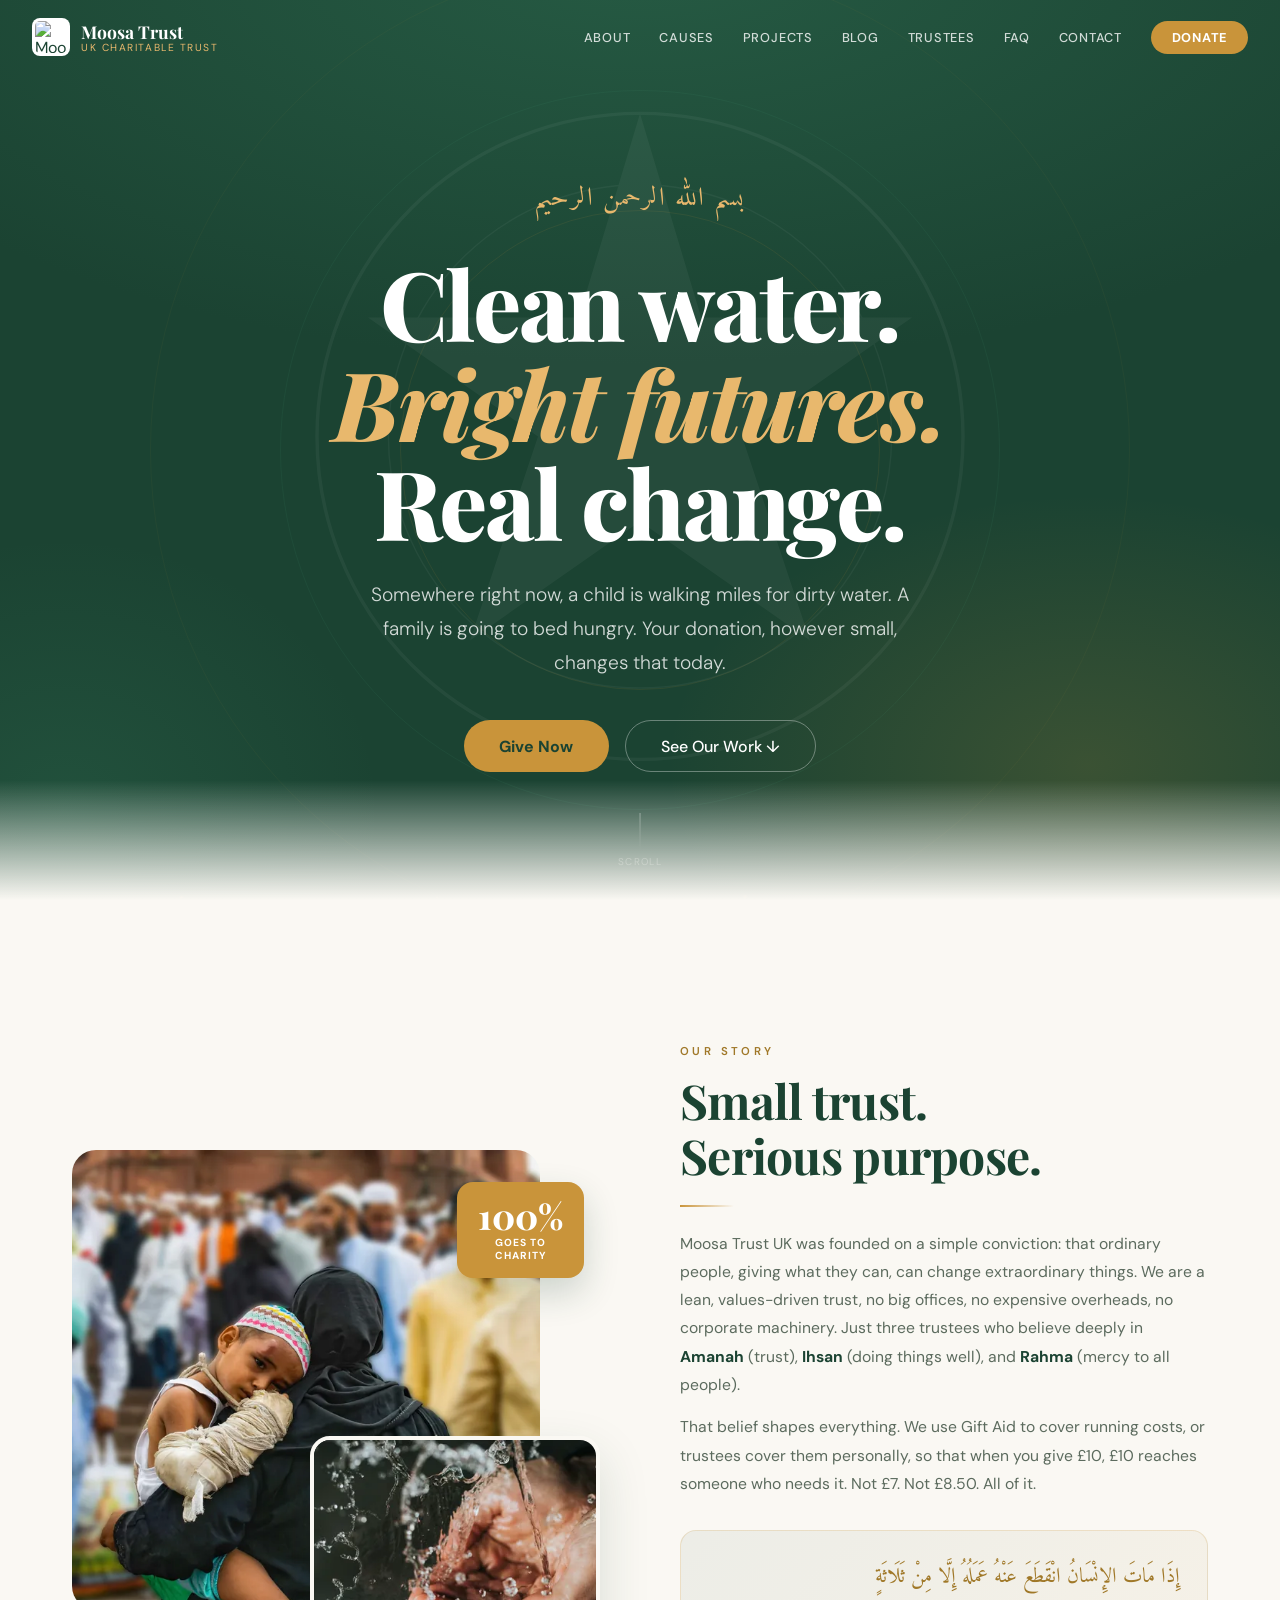
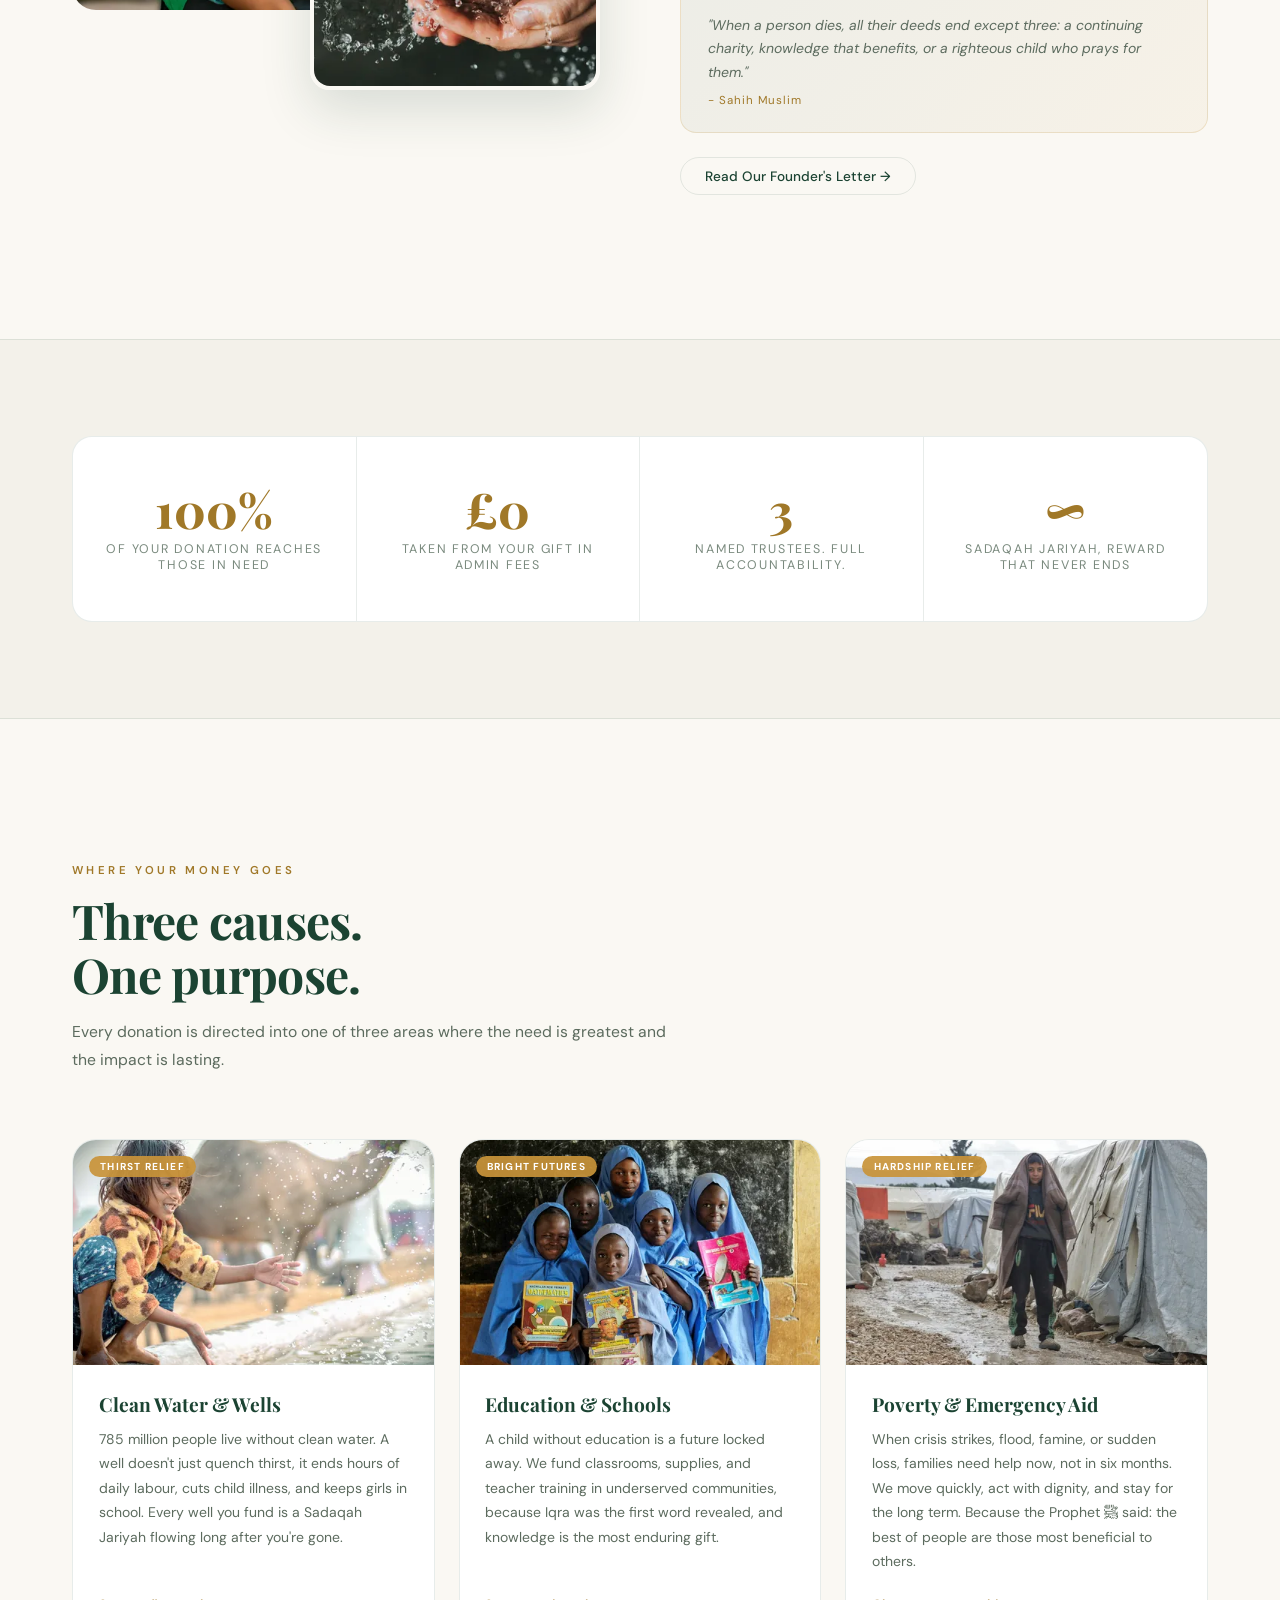
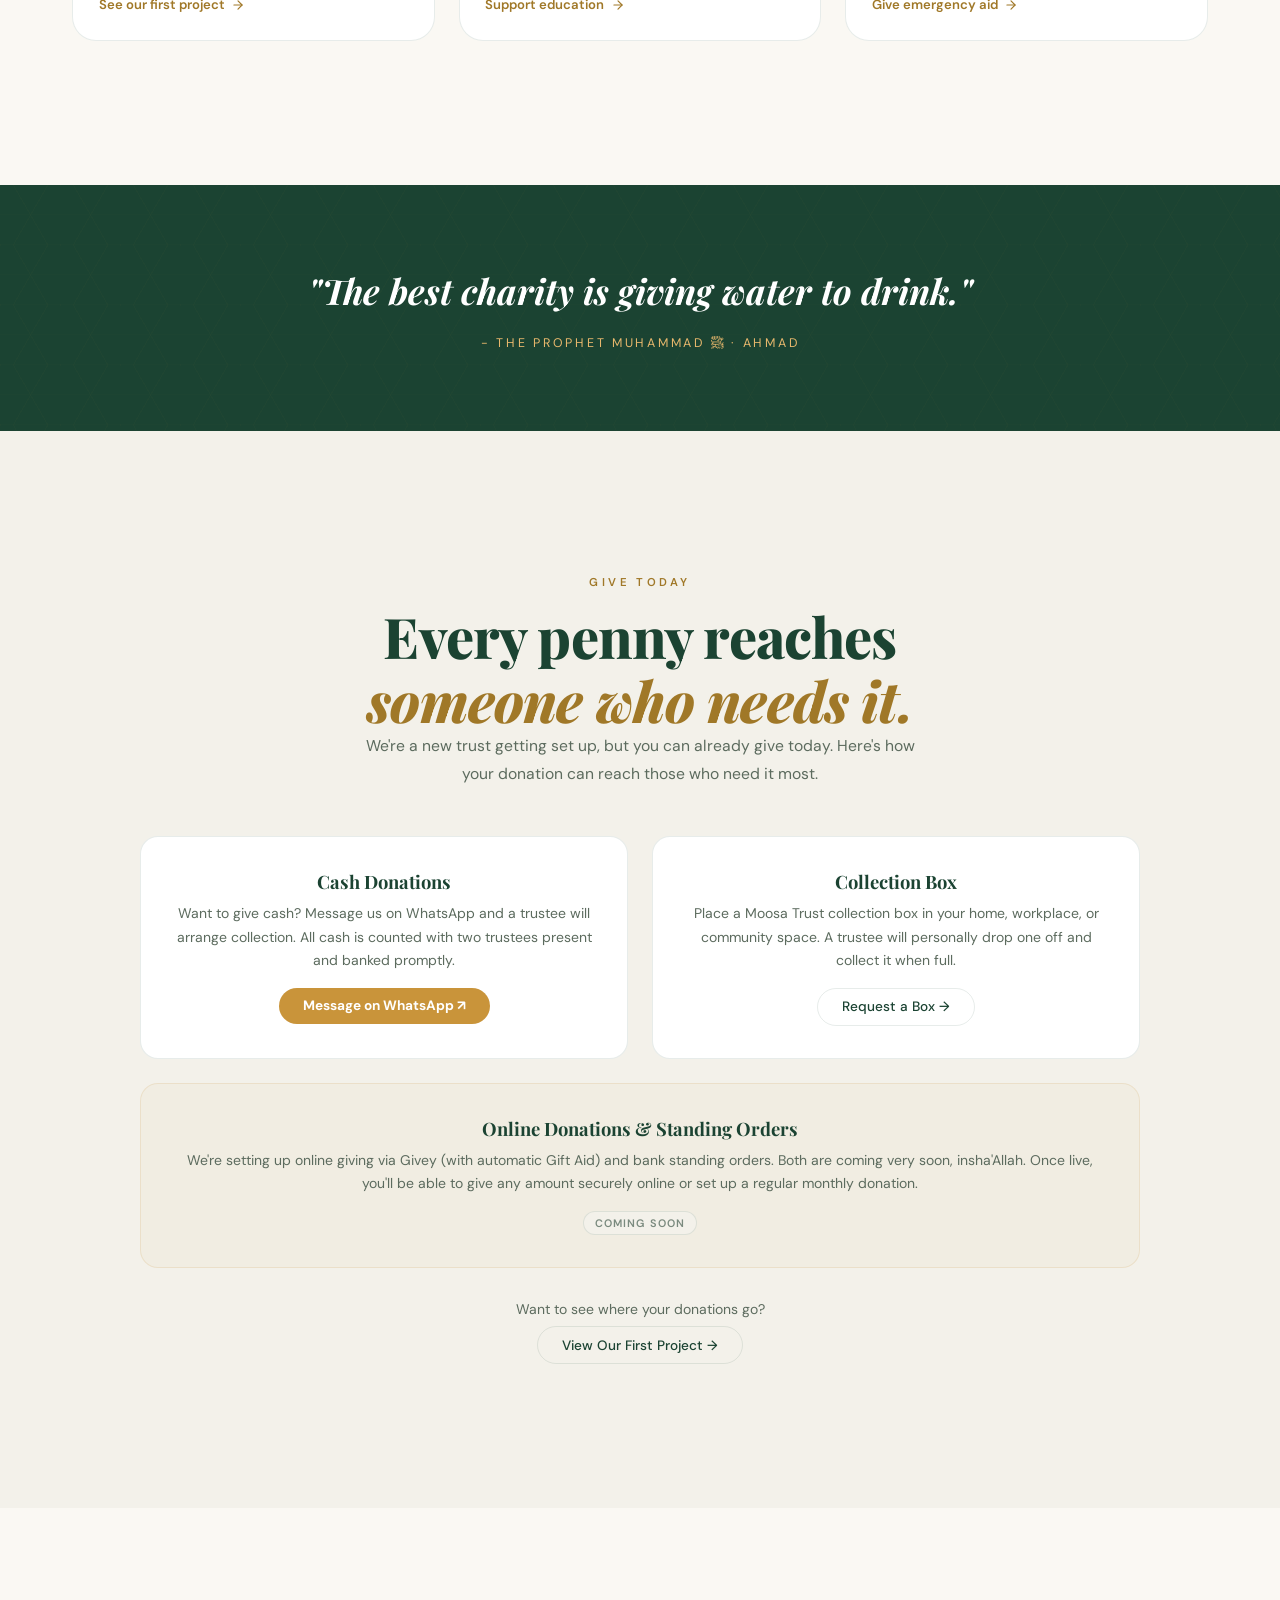
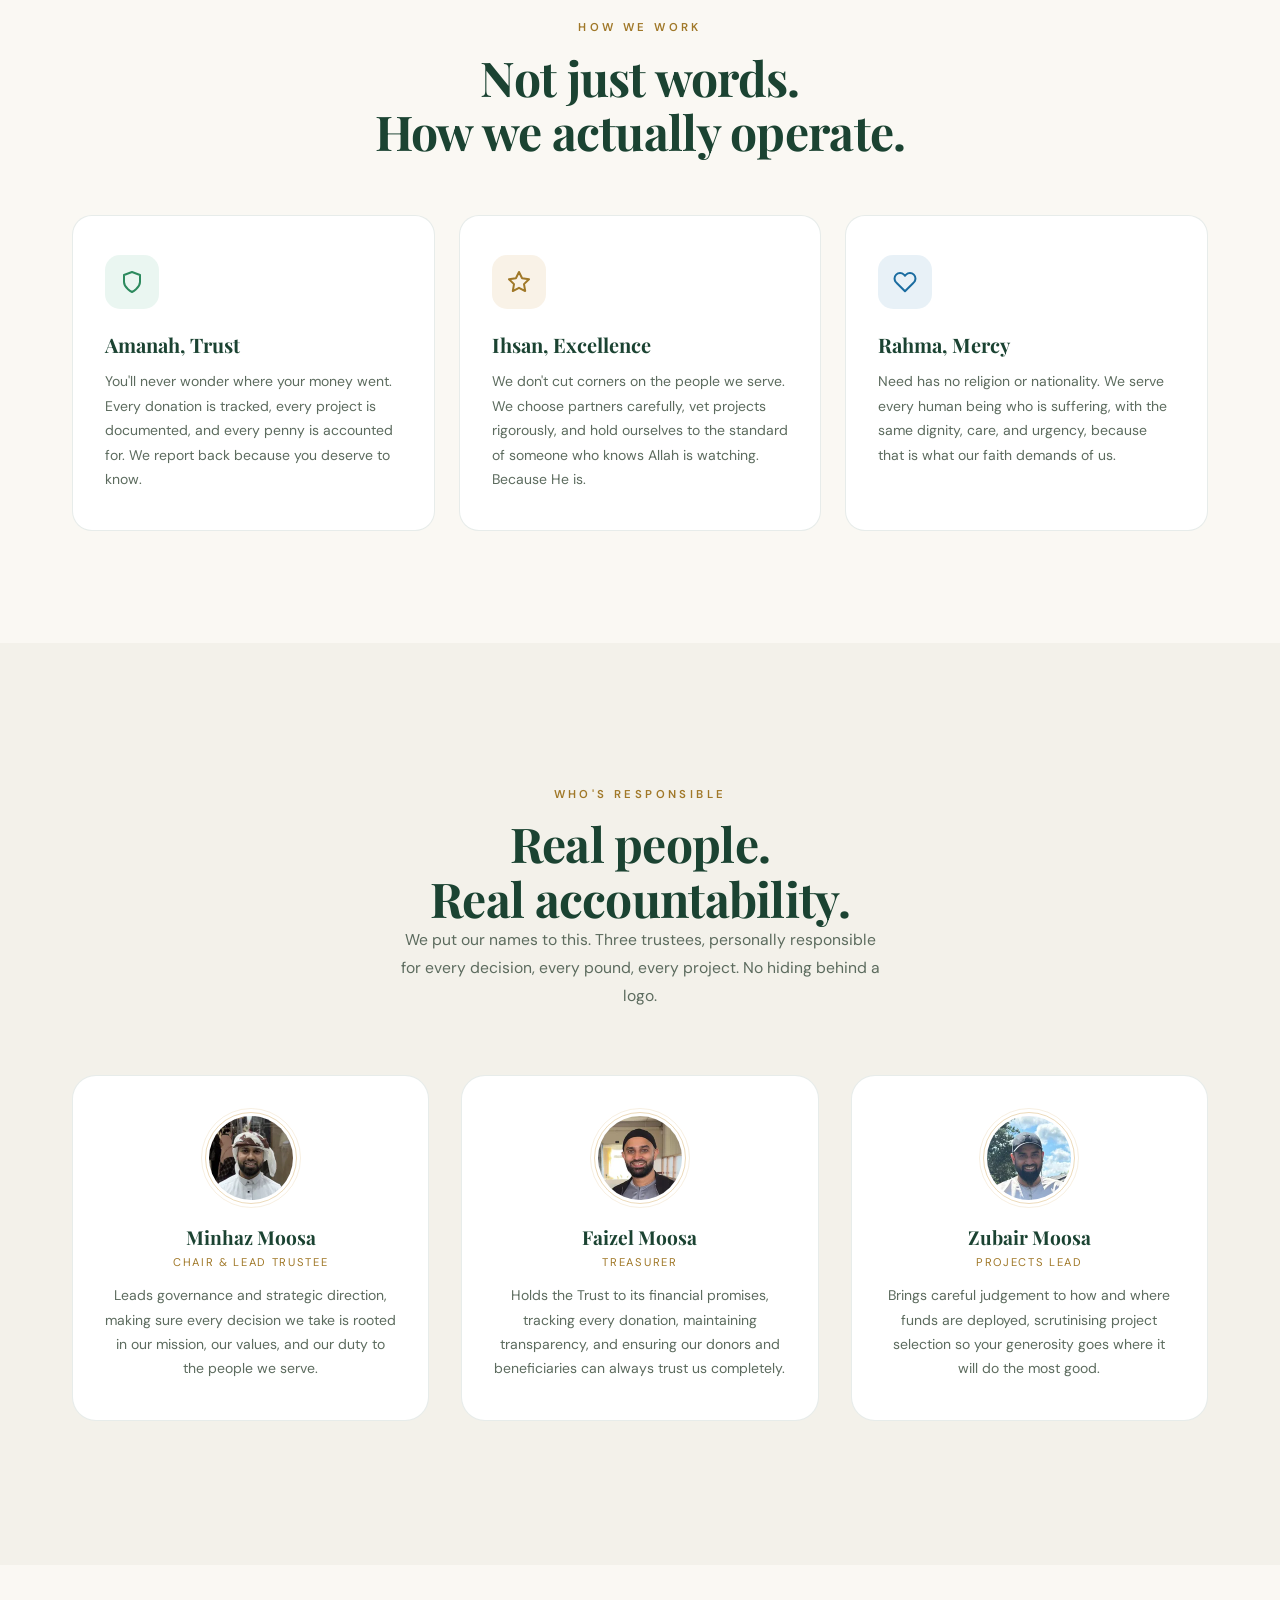
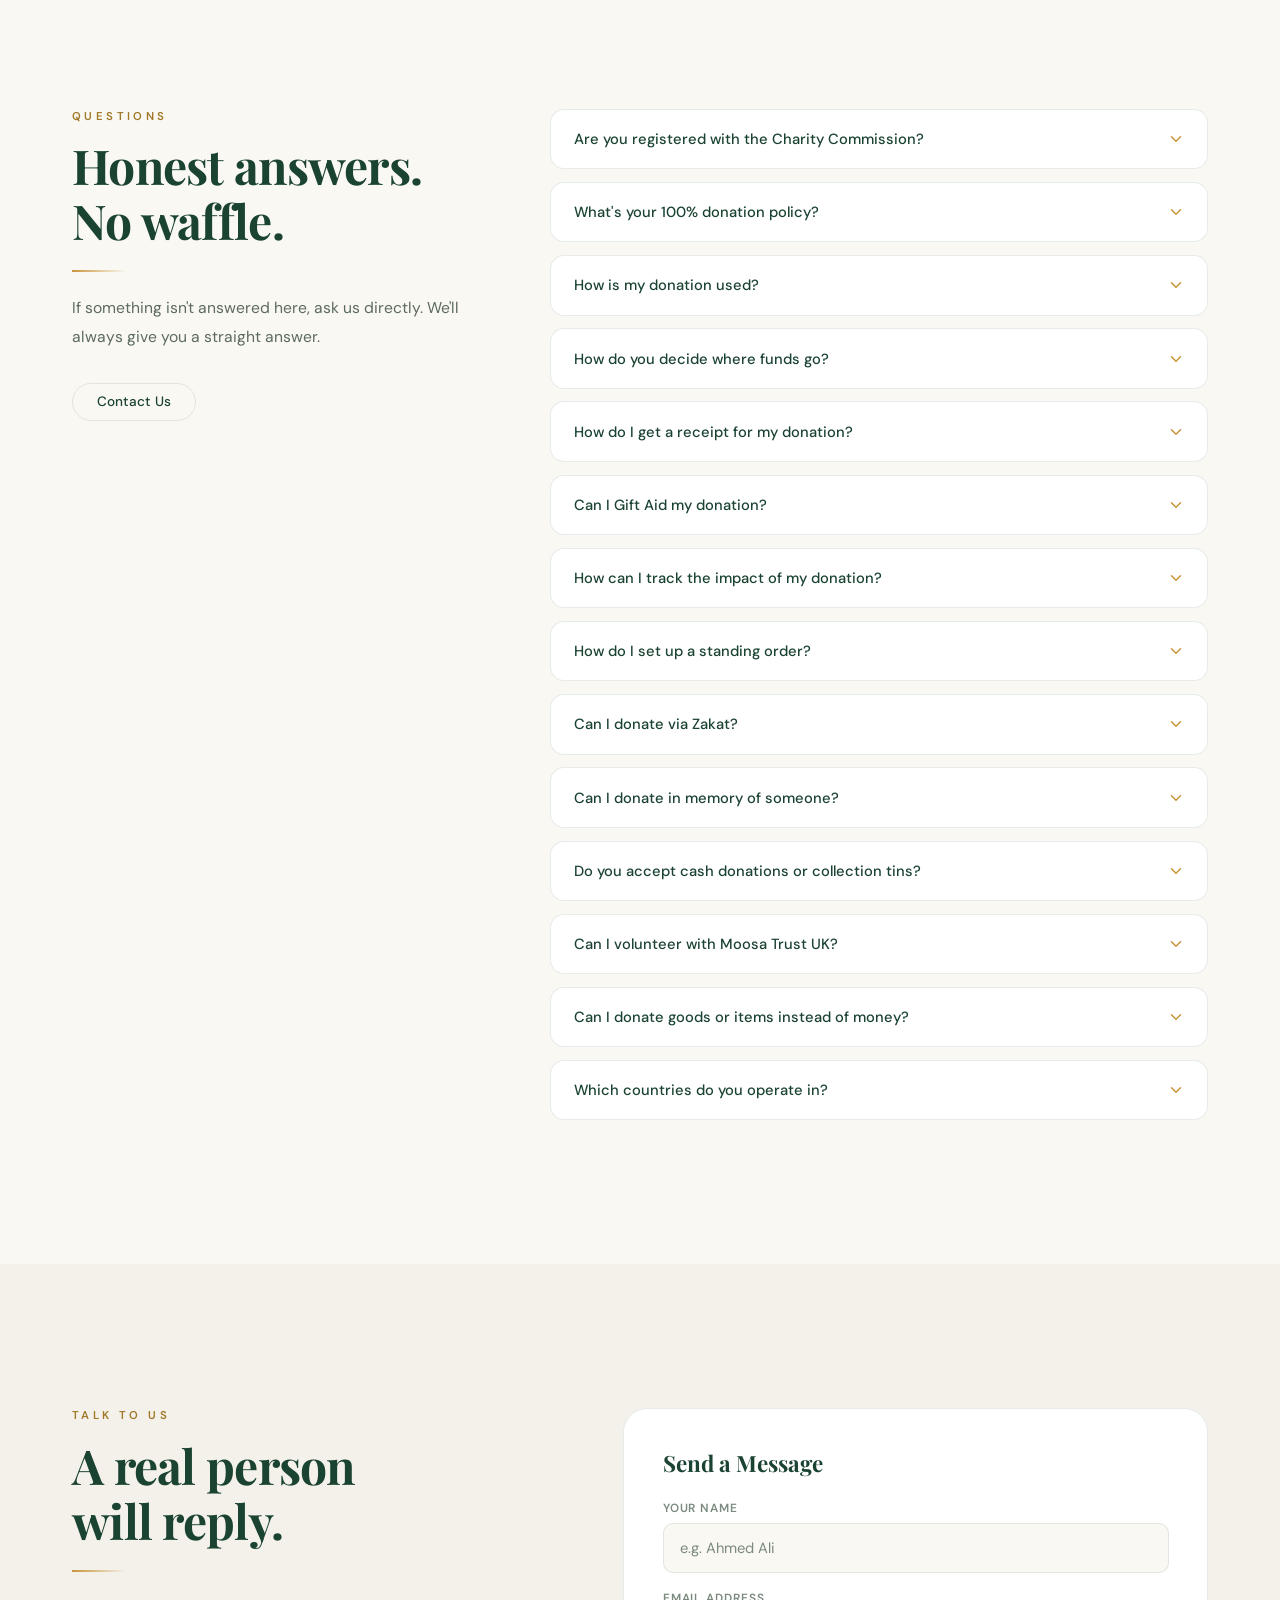
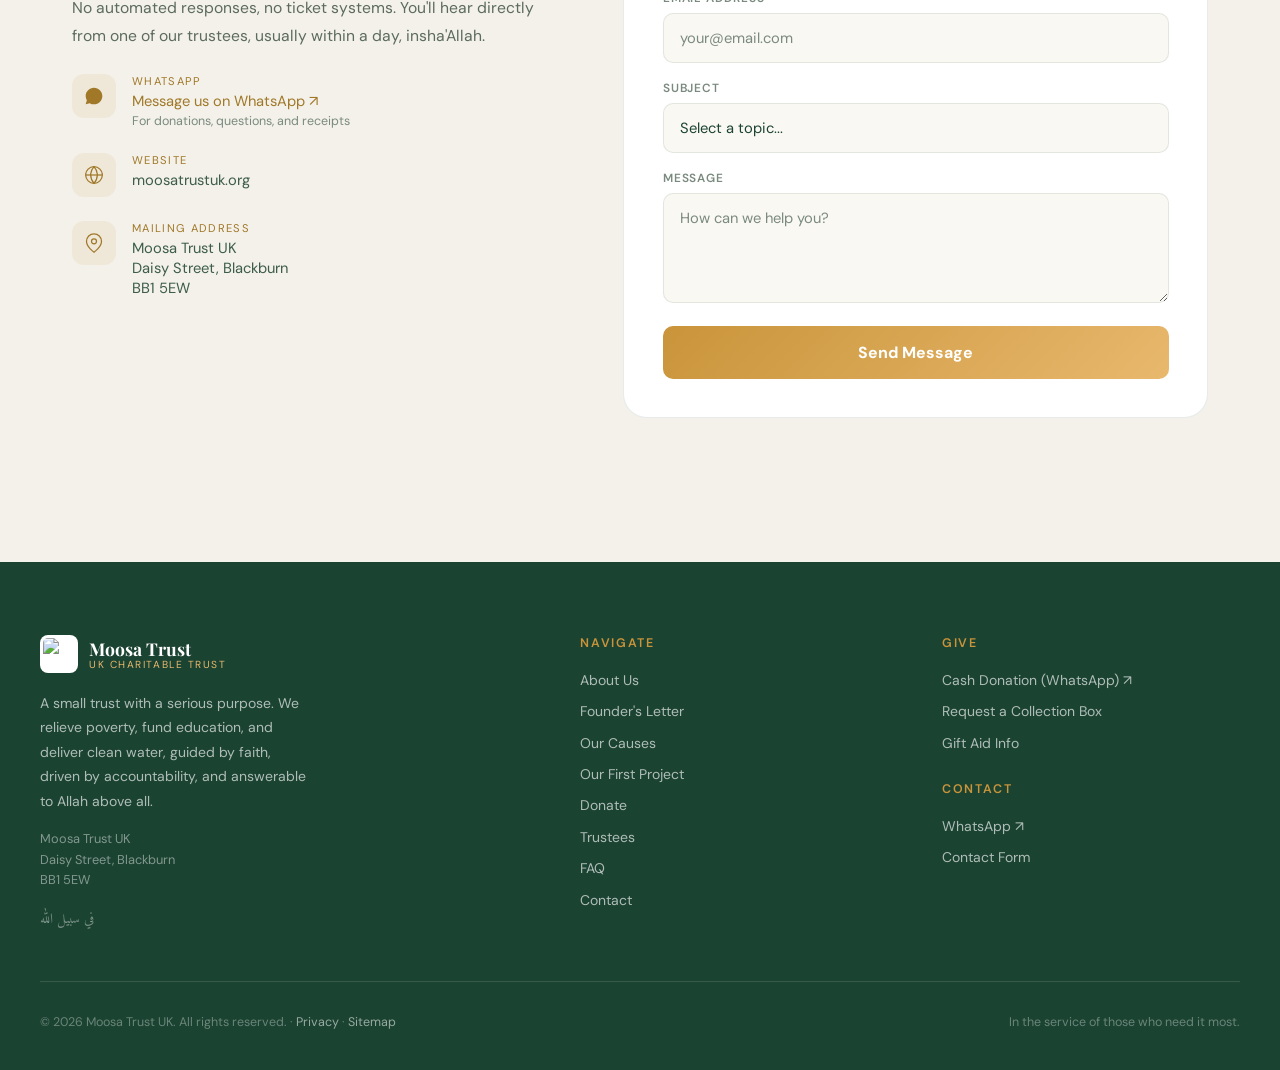
==== commit 78dd5c1e: "Codebase improvements: a11y, performance, SEO - Generate per-page Open Graph JPGs from existing SVG " ====
--- a/index.html
+++ b/index.html
@@ -79,7 +79,7 @@
     .coming-soon-badge{display:inline-block;background:var(--stone);color:var(--text-muted);font-size:.68rem;font-weight:600;text-transform:uppercase;letter-spacing:.1em;padding:.25rem .7rem;border-radius:999px;border:1px solid var(--gborder)}
 
     /* HERO */
-    #hero{min-height:100vh;position:relative;overflow:hidden;display:flex;flex-direction:column;align-items:center;justify-content:center;text-align:center;padding:8rem 2rem 5rem;background:var(--forest);color:white}
+    #hero{min-height:100vh;min-height:100dvh;position:relative;overflow:hidden;display:flex;flex-direction:column;align-items:center;justify-content:center;text-align:center;padding:8rem 2rem 5rem;background:var(--forest);color:white}
     .hero-bg{position:absolute;inset:0;z-index:0;background:radial-gradient(ellipse 110% 70% at 50% -5%,rgba(45,106,79,.6) 0%,transparent 65%),radial-gradient(ellipse 55% 50% at 85% 85%,rgba(201,148,58,.18) 0%,transparent 60%),radial-gradient(ellipse 45% 55% at 5% 90%,rgba(82,183,136,.12) 0%,transparent 55%)}
     .hero-ring{position:absolute;border-radius:50%;top:50%;left:50%;transform:translate(-50%,-50%);border:1px solid rgba(201,148,58,.1);animation:ring 8s ease-in-out infinite}
     .hero-ring:nth-child(1){width:480px;height:480px}.hero-ring:nth-child(2){width:720px;height:720px;animation-delay:2s;border-color:rgba(82,183,136,.07)}.hero-ring:nth-child(3){width:980px;height:980px;animation-delay:4s;border-color:rgba(201,148,58,.05)}
@@ -193,6 +193,7 @@
     .fg textarea{min-height:110px;resize:vertical}.fg select option{background:white;color:var(--text)}
     .fg .field-error{display:none;font-size:.78rem;color:#c53030;margin-top:.35rem}
     .fg.has-error input,.fg.has-error textarea,.fg.has-error select{border-color:#c53030}.fg.has-error .field-error{display:block}
+    .form-status{min-height:1em;margin-top:.8rem;text-align:center;font-size:.82rem;color:#c53030}.form-status:empty{display:none}
     .f-submit{width:100%;background:linear-gradient(135deg,var(--gold),var(--gold-lt));color:white;border:none;border-radius:10px;padding:1rem;font-family:'DM Sans',sans-serif;font-weight:700;font-size:1rem;cursor:pointer;transition:all .25s;display:flex;align-items:center;justify-content:center;gap:.5rem}
     .f-submit:hover{transform:translateY(-2px);box-shadow:0 15px 35px rgba(201,148,58,.2)}
     .f-submit:disabled{opacity:.6;cursor:not-allowed;transform:none;box-shadow:none}
@@ -225,7 +226,7 @@
   </style>
 </head>
 <body>
-<noscript><div style="background:#c53030;color:white;text-align:center;padding:1rem;font-size:.9rem">This website requires JavaScript to function. Please enable JavaScript in your browser settings.</div></noscript>
+<noscript><div style="background:#1B4332;color:#FAF8F3;text-align:center;padding:.7rem 1rem;font-size:.85rem;line-height:1.5">JavaScript is disabled. You can still read every page and reach us on <a href="https://wa.me/447854690073" style="color:#e8b86d;text-decoration:underline">WhatsApp</a>; the mobile menu, FAQ, and contact form need JavaScript to work.</div></noscript>
 <a href="#about" class="skip-link">Skip to content</a>
 <div id="progress"></div>
 <svg xmlns="http://www.w3.org/2000/svg" style="display:none">
@@ -264,8 +265,14 @@
 
 <section id="about"><div class="container"><div class="about-grid">
   <div class="art-wrap fade">
-    <div class="art-main"><img src="/about-main.jpg" alt="Moosa Trust UK community project" loading="lazy" decoding="async" width="6000" height="4000"></div>
-    <div class="art-secondary"><img src="/about-water.jpg" alt="Clean water initiative" loading="lazy" decoding="async" width="4384" height="2923"></div>
+    <div class="art-main"><picture>
+      <source type="image/webp" srcset="/about-main-480.webp 480w, /about-main-960.webp 960w, /about-main-1600.webp 1600w" sizes="(max-width:960px) 92vw, 520px">
+      <img src="/about-main-960.jpg" srcset="/about-main-480.jpg 480w, /about-main-960.jpg 960w, /about-main-1600.jpg 1600w" sizes="(max-width:960px) 92vw, 520px" alt="Moosa Trust UK community project" loading="lazy" decoding="async" width="1600" height="1067">
+    </picture></div>
+    <div class="art-secondary"><picture>
+      <source type="image/webp" srcset="/about-water-480.webp 480w, /about-water-960.webp 960w" sizes="(max-width:960px) 50vw, 290px">
+      <img src="/about-water-480.jpg" srcset="/about-water-480.jpg 480w, /about-water-960.jpg 960w" sizes="(max-width:960px) 50vw, 290px" alt="Clean water initiative" loading="lazy" decoding="async" width="960" height="640">
+    </picture></div>
     <div class="art-badge"><div class="art-badge-n">100%</div><div class="art-badge-l">Goes to<br>Charity</div></div>
   </div>
   <div>
@@ -289,9 +296,18 @@
 <section id="causes"><div class="container">
   <div class="causes-hdr"><span class="label fade">Where Your Money Goes</span><h2 class="heading fade d1">Three causes.<br>One purpose.</h2><p class="subtext fade d2">Every donation is directed into one of three areas where the need is greatest and the impact is lasting.</p></div>
   <div class="causes-grid">
-    <div class="card cause-card fade"><div class="cause-art"><img src="/water.jpg" alt="Clean water well project" loading="lazy" decoding="async" width="5184" height="3456"><div class="cause-tag">Thirst Relief</div></div><div class="cause-body"><h3 class="cause-title">Clean Water &amp; Wells</h3><p class="cause-desc">785 million people live without clean water. A well doesn't just quench thirst, it ends hours of daily labour, cuts child illness, and keeps girls in school. Every well you fund is a Sadaqah Jariyah flowing long after you're gone.</p><div class="cause-cta"><a href="/projects/sri-lanka-well/">See our first project <svg style="width:14px;height:14px"><use href="#i-arrow-right"/></svg></a></div></div></div>
-    <div class="card cause-card fade d1"><div class="cause-art"><img src="/education.jpg" alt="Education and schools initiative" loading="lazy" decoding="async" width="5184" height="3456"><div class="cause-tag">Bright Futures</div></div><div class="cause-body"><h3 class="cause-title">Education &amp; Schools</h3><p class="cause-desc">A child without education is a future locked away. We fund classrooms, supplies, and teacher training in underserved communities, because Iqra was the first word revealed, and knowledge is the most enduring gift.</p><div class="cause-cta"><a href="#donate">Support education <svg style="width:14px;height:14px"><use href="#i-arrow-right"/></svg></a></div></div></div>
-    <div class="card cause-card fade d2"><div class="cause-art"><img src="/relief.jpg" alt="Emergency aid and poverty relief" loading="lazy" decoding="async" width="6000" height="4000"><div class="cause-tag">Hardship Relief</div></div><div class="cause-body"><h3 class="cause-title">Poverty &amp; Emergency Aid</h3><p class="cause-desc">When crisis strikes, flood, famine, or sudden loss, families need help now, not in six months. We move quickly, act with dignity, and stay for the long term. Because the Prophet ﷺ said: the best of people are those most beneficial to others.</p><div class="cause-cta"><a href="#donate">Give emergency aid <svg style="width:14px;height:14px"><use href="#i-arrow-right"/></svg></a></div></div></div>
+    <div class="card cause-card fade"><div class="cause-art"><picture>
+      <source type="image/webp" srcset="/water-480.webp 480w, /water-960.webp 960w, /water-1600.webp 1600w" sizes="(max-width:600px) 92vw, (max-width:960px) 46vw, 30vw">
+      <img src="/water-960.jpg" srcset="/water-480.jpg 480w, /water-960.jpg 960w, /water-1600.jpg 1600w" sizes="(max-width:600px) 92vw, (max-width:960px) 46vw, 30vw" alt="Clean water well project" loading="lazy" decoding="async" width="1600" height="1067">
+    </picture><div class="cause-tag">Thirst Relief</div></div><div class="cause-body"><h3 class="cause-title">Clean Water &amp; Wells</h3><p class="cause-desc">785 million people live without clean water. A well doesn't just quench thirst, it ends hours of daily labour, cuts child illness, and keeps girls in school. Every well you fund is a Sadaqah Jariyah flowing long after you're gone.</p><div class="cause-cta"><a href="/projects/sri-lanka-well/">See our first project <svg aria-hidden="true" focusable="false" style="width:14px;height:14px"><use href="#i-arrow-right"/></svg></a></div></div></div>
+    <div class="card cause-card fade d1"><div class="cause-art"><picture>
+      <source type="image/webp" srcset="/education-480.webp 480w, /education-960.webp 960w, /education-1600.webp 1600w" sizes="(max-width:600px) 92vw, (max-width:960px) 46vw, 30vw">
+      <img src="/education-960.jpg" srcset="/education-480.jpg 480w, /education-960.jpg 960w, /education-1600.jpg 1600w" sizes="(max-width:600px) 92vw, (max-width:960px) 46vw, 30vw" alt="Education and schools initiative" loading="lazy" decoding="async" width="1600" height="1067">
+    </picture><div class="cause-tag">Bright Futures</div></div><div class="cause-body"><h3 class="cause-title">Education &amp; Schools</h3><p class="cause-desc">A child without education is a future locked away. We fund classrooms, supplies, and teacher training in underserved communities, because Iqra was the first word revealed, and knowledge is the most enduring gift.</p><div class="cause-cta"><a href="#donate">Support education <svg aria-hidden="true" focusable="false" style="width:14px;height:14px"><use href="#i-arrow-right"/></svg></a></div></div></div>
+    <div class="card cause-card fade d2"><div class="cause-art"><picture>
+      <source type="image/webp" srcset="/relief-480.webp 480w, /relief-960.webp 960w, /relief-1600.webp 1600w" sizes="(max-width:600px) 92vw, (max-width:960px) 46vw, 30vw">
+      <img src="/relief-960.jpg" srcset="/relief-480.jpg 480w, /relief-960.jpg 960w, /relief-1600.jpg 1600w" sizes="(max-width:600px) 92vw, (max-width:960px) 46vw, 30vw" alt="Emergency aid and poverty relief" loading="lazy" decoding="async" width="1600" height="1067">
+    </picture><div class="cause-tag">Hardship Relief</div></div><div class="cause-body"><h3 class="cause-title">Poverty &amp; Emergency Aid</h3><p class="cause-desc">When crisis strikes, flood, famine, or sudden loss, families need help now, not in six months. We move quickly, act with dignity, and stay for the long term. Because the Prophet ﷺ said: the best of people are those most beneficial to others.</p><div class="cause-cta"><a href="#donate">Give emergency aid <svg aria-hidden="true" focusable="false" style="width:14px;height:14px"><use href="#i-arrow-right"/></svg></a></div></div></div>
   </div>
 </div></section>
 
@@ -312,7 +328,7 @@
     <div class="donate-option">
       <h3>Collection Box</h3>
       <p>Place a Moosa Trust collection box in your home, workplace, or community space. A trustee will personally drop one off and collect it when full.</p>
-      <a href="/collection-box" class="btn-outline btn-sm">Request a Box →</a>
+      <a href="/collection-box/" class="btn-outline btn-sm">Request a Box →</a>
     </div>
   </div>
 
@@ -332,9 +348,9 @@
 <section id="values"><div class="container">
   <div class="values-hdr"><span class="label fade">How We Work</span><h2 class="heading fade d1">Not just words.<br>How we actually operate.</h2></div>
   <div class="values-grid">
-    <div class="card v-card fade"><div class="v-icon vi-g"><svg><use href="#i-shield"/></svg></div><h3 class="v-title">Amanah, Trust</h3><p class="v-desc">You'll never wonder where your money went. Every donation is tracked, every project is documented, and every penny is accounted for. We report back because you deserve to know.</p></div>
-    <div class="card v-card fade d1"><div class="v-icon vi-o"><svg><use href="#i-star"/></svg></div><h3 class="v-title">Ihsan, Excellence</h3><p class="v-desc">We don't cut corners on the people we serve. We choose partners carefully, vet projects rigorously, and hold ourselves to the standard of someone who knows Allah is watching. Because He is.</p></div>
-    <div class="card v-card fade d2"><div class="v-icon vi-b"><svg><use href="#i-heart"/></svg></div><h3 class="v-title">Rahma, Mercy</h3><p class="v-desc">Need has no religion or nationality. We serve every human being who is suffering, with the same dignity, care, and urgency, because that is what our faith demands of us.</p></div>
+    <div class="card v-card fade"><div class="v-icon vi-g"><svg aria-hidden="true" focusable="false"><use href="#i-shield"/></svg></div><h3 class="v-title">Amanah, Trust</h3><p class="v-desc">You'll never wonder where your money went. Every donation is tracked, every project is documented, and every penny is accounted for. We report back because you deserve to know.</p></div>
+    <div class="card v-card fade d1"><div class="v-icon vi-o"><svg aria-hidden="true" focusable="false"><use href="#i-star"/></svg></div><h3 class="v-title">Ihsan, Excellence</h3><p class="v-desc">We don't cut corners on the people we serve. We choose partners carefully, vet projects rigorously, and hold ourselves to the standard of someone who knows Allah is watching. Because He is.</p></div>
+    <div class="card v-card fade d2"><div class="v-icon vi-b"><svg aria-hidden="true" focusable="false"><use href="#i-heart"/></svg></div><h3 class="v-title">Rahma, Mercy</h3><p class="v-desc">Need has no religion or nationality. We serve every human being who is suffering, with the same dignity, care, and urgency, because that is what our faith demands of us.</p></div>
   </div>
 </div></section>
 
@@ -342,29 +358,29 @@
 <section id="trustees"><div class="container">
   <div class="trustees-hdr"><span class="label fade">Who's Responsible</span><h2 class="heading fade d1">Real people.<br>Real accountability.</h2><p class="subtext fade d2" style="max-width:480px;margin:0 auto">We put our names to this. Three trustees, personally responsible for every decision, every pound, every project. No hiding behind a logo.</p></div>
   <div class="trustees-grid">
-    <div class="card t-card fade"><div class="t-avatar-ring"><img src="/minhaz.jpg" alt="Minhaz Moosa" width="84" height="84" loading="lazy" decoding="async"></div><h3 class="t-name">Minhaz Moosa</h3><p class="t-role">Chair &amp; Lead Trustee</p><p class="t-desc">Leads governance and strategic direction, making sure every decision we take is rooted in our mission, our values, and our duty to the people we serve.</p></div>
-    <div class="card t-card fade d1"><div class="t-avatar-ring"><img src="/faizel.jpg" alt="Faizel Moosa" width="84" height="84" loading="lazy" decoding="async"></div><h3 class="t-name">Faizel Moosa</h3><p class="t-role">Treasurer</p><p class="t-desc">Holds the Trust to its financial promises, tracking every donation, maintaining transparency, and ensuring our donors and beneficiaries can always trust us completely.</p></div>
-    <div class="card t-card fade d2"><div class="t-avatar-ring"><img src="/zubair.jpg" alt="Zubair Moosa" width="84" height="84" loading="lazy" decoding="async"></div><h3 class="t-name">Zubair Moosa</h3><p class="t-role">Projects Lead</p><p class="t-desc">Brings careful judgement to how and where funds are deployed, scrutinising project selection so your generosity goes where it will do the most good.</p></div>
+    <div class="card t-card fade"><div class="t-avatar-ring"><picture><source type="image/webp" srcset="/minhaz-168.webp"><img src="/minhaz-168.jpg" alt="Minhaz Moosa" width="84" height="84" loading="lazy" decoding="async"></picture></div><h3 class="t-name">Minhaz Moosa</h3><p class="t-role">Chair &amp; Lead Trustee</p><p class="t-desc">Leads governance and strategic direction, making sure every decision we take is rooted in our mission, our values, and our duty to the people we serve.</p></div>
+    <div class="card t-card fade d1"><div class="t-avatar-ring"><picture><source type="image/webp" srcset="/faizel-168.webp"><img src="/faizel-168.jpg" alt="Faizel Moosa" width="84" height="84" loading="lazy" decoding="async"></picture></div><h3 class="t-name">Faizel Moosa</h3><p class="t-role">Treasurer</p><p class="t-desc">Holds the Trust to its financial promises, tracking every donation, maintaining transparency, and ensuring our donors and beneficiaries can always trust us completely.</p></div>
+    <div class="card t-card fade d2"><div class="t-avatar-ring"><picture><source type="image/webp" srcset="/zubair-168.webp"><img src="/zubair-168.jpg" alt="Zubair Moosa" width="84" height="84" loading="lazy" decoding="async"></picture></div><h3 class="t-name">Zubair Moosa</h3><p class="t-role">Projects Lead</p><p class="t-desc">Brings careful judgement to how and where funds are deployed, scrutinising project selection so your generosity goes where it will do the most good.</p></div>
   </div>
 </div></section>
 
 <section id="faq"><div class="container"><div class="faq-grid">
   <div class="faq-side"><span class="label fade">Questions</span><h2 class="heading fade d1">Honest answers.<br>No waffle.</h2><div class="divider fade d1"></div><p class="subtext fade d2">If something isn't answered here, ask us directly. We'll always give you a straight answer.</p><div style="margin-top:2rem" class="fade d3"><a href="#contact" class="btn-outline btn-sm">Contact Us</a></div></div>
   <div class="faq-list">
-    <div class="faq-item fade"><button class="faq-q" aria-expanded="false" aria-controls="faq-a1">Are you registered with the Charity Commission? <svg class="faq-chevron"><use href="#i-chevron-down"/></svg></button><div class="faq-a" id="faq-a1" role="region"><div class="faq-a-inner">We are currently an unincorporated charitable trust with income expected to remain below £5,000 in 2026. If the Trust exceeds the registration threshold (£5,000 annual income), trustees will take appropriate steps to register with the Charity Commission.</div></div></div>
-    <div class="faq-item fade d1"><button class="faq-q" aria-expanded="false" aria-controls="faq-a2">What's your 100% donation policy? <svg class="faq-chevron"><use href="#i-chevron-down"/></svg></button><div class="faq-a" id="faq-a2" role="region"><div class="faq-a-inner">Every penny donated goes directly to beneficiaries and charitable projects. Operational costs (minimal administrative expenses, banking fees, website hosting) are covered via Gift Aid or, if higher, separately by the trustees personally, ensuring your full donation creates impact.</div></div></div>
-    <div class="faq-item fade d1"><button class="faq-q" aria-expanded="false" aria-controls="faq-a3">How is my donation used? <svg class="faq-chevron"><use href="#i-chevron-down"/></svg></button><div class="faq-a" id="faq-a3" role="region"><div class="faq-a-inner">Your donation goes directly to charitable causes: clean water projects, education initiatives, and poverty relief. We are currently setting up online donations via Givey (with automatic Gift Aid) and bank standing orders, both coming soon, insha'Allah.</div></div></div>
-    <div class="faq-item fade d1"><button class="faq-q" aria-expanded="false" aria-controls="faq-a4">How do you decide where funds go? <svg class="faq-chevron"><use href="#i-chevron-down"/></svg></button><div class="faq-a" id="faq-a4" role="region"><div class="faq-a-inner">Our trustees carefully review needs and opportunities, prioritising relief of immediate hardship alongside sustainable initiatives in education and clean water. We communicate all major decisions and provide regular updates to donors on fund allocation and project outcomes.</div></div></div>
-    <div class="faq-item fade d2"><button class="faq-q" aria-expanded="false" aria-controls="faq-a5">How do I get a receipt for my donation? <svg class="faq-chevron"><use href="#i-chevron-down"/></svg></button><div class="faq-a" id="faq-a5" role="region"><div class="faq-a-inner">Donation receipts are currently provided via WhatsApp. When you make a donation, whether cash or via a collection box, a trustee will send you a confirmation receipt through WhatsApp with the amount, date, and reference. Once online donations are live, you'll also receive automatic email confirmations.</div></div></div>
-    <div class="faq-item fade d2"><button class="faq-q" aria-expanded="false" aria-controls="faq-a6">Can I Gift Aid my donation? <svg class="faq-chevron"><use href="#i-chevron-down"/></svg></button><div class="faq-a" id="faq-a6" role="region"><div class="faq-a-inner">Yes! If you're a UK taxpayer, Gift Aid allows us to claim an additional 25p for every £1 you donate at no extra cost, significantly increasing your impact. Gift Aid will be handled automatically once our Givey page is live. In the meantime, speak to a trustee via WhatsApp for Gift Aid on cash donations.</div></div></div>
-    <div class="faq-item fade d2"><button class="faq-q" aria-expanded="false" aria-controls="faq-a7">How can I track the impact of my donation? <svg class="faq-chevron"><use href="#i-chevron-down"/></svg></button><div class="faq-a" id="faq-a7" role="region"><div class="faq-a-inner">We provide regular updates to donors after every project, showing funds deployed, real stories from beneficiaries, and transparent breakdowns of how donations created change. You can also visit our <a href="/projects/sri-lanka-well/">projects page</a> to see our current and completed initiatives.</div></div></div>
-    <div class="faq-item fade d3"><button class="faq-q" aria-expanded="false" aria-controls="faq-a8">How do I set up a standing order? <svg class="faq-chevron"><use href="#i-chevron-down"/></svg></button><div class="faq-a" id="faq-a8" role="region"><div class="faq-a-inner">Standing orders are coming soon, we are currently in the process of setting up our bank account. Once the account is live, we'll share the details so you can set up a regular monthly donation directly from your bank. Watch this space, insha'Allah.</div></div></div>
-    <div class="faq-item fade d3"><button class="faq-q" aria-expanded="false" aria-controls="faq-a9">Can I donate via Zakat? <svg class="faq-chevron"><use href="#i-chevron-down"/></svg></button><div class="faq-a" id="faq-a9" role="region"><div class="faq-a-inner">We are not yet set up to accept Zakat, this is the next step in our journey. We hope to be in a position to accept Zakat donations in the near future, insha'Allah. We do accept Sadaqah and Sadaqah Jariyah donations. Please consult with a qualified Islamic scholar for specific guidance on Zakat distributions.</div></div></div>
-    <div class="faq-item fade d3"><button class="faq-q" aria-expanded="false" aria-controls="faq-a10">Can I donate in memory of someone? <svg class="faq-chevron"><use href="#i-chevron-down"/></svg></button><div class="faq-a" id="faq-a10" role="region"><div class="faq-a-inner">Absolutely. Many donors give Sadaqah Jariyah (ongoing charity) in memory of loved ones. Just let us know via <a href="https://wa.me/447854690073" target="_blank" rel="noopener noreferrer">WhatsApp</a> or the contact form, and we'll acknowledge this appropriately in our records.</div></div></div>
-    <div class="faq-item fade d3"><button class="faq-q" aria-expanded="false" aria-controls="faq-a11">Do you accept cash donations or collection tins? <svg class="faq-chevron"><use href="#i-chevron-down"/></svg></button><div class="faq-a" id="faq-a11" role="region"><div class="faq-a-inner">Yes. Message us on <a href="https://wa.me/447854690073" target="_blank" rel="noopener noreferrer">WhatsApp</a> to arrange a cash donation. We maintain location logs for collection tins, count cash with two trustees present, and bank deposits promptly. All cash donations are recorded in our donations register.</div></div></div>
-    <div class="faq-item fade d3"><button class="faq-q" aria-expanded="false" aria-controls="faq-a12">Can I volunteer with Moosa Trust UK? <svg class="faq-chevron"><use href="#i-chevron-down"/></svg></button><div class="faq-a" id="faq-a12" role="region"><div class="faq-a-inner">We're a small trust and always appreciate offers of support. While we don't have a formal volunteering programme yet, we welcome help with fundraising, community outreach, and spreading the word. Get in touch via <a href="https://wa.me/447854690073" target="_blank" rel="noopener noreferrer">WhatsApp</a> or the contact form and let us know how you'd like to help.</div></div></div>
-    <div class="faq-item fade d3"><button class="faq-q" aria-expanded="false" aria-controls="faq-a13">Can I donate goods or items instead of money? <svg class="faq-chevron"><use href="#i-chevron-down"/></svg></button><div class="faq-a" id="faq-a13" role="region"><div class="faq-a-inner">We currently focus on monetary donations to maximise impact and ensure funds reach the right projects efficiently. If you have goods you'd like to donate, please get in touch via <a href="https://wa.me/447854690073" target="_blank" rel="noopener noreferrer">WhatsApp</a> and we'll do our best to advise or connect you with an appropriate organisation.</div></div></div>
-    <div class="faq-item fade d3"><button class="faq-q" aria-expanded="false" aria-controls="faq-a14">Which countries do you operate in? <svg class="faq-chevron"><use href="#i-chevron-down"/></svg></button><div class="faq-a" id="faq-a14" role="region"><div class="faq-a-inner">We work where need is greatest. Our first project is a water well in Sri Lanka. We partner with established charities who have experience and infrastructure on the ground, leveraging their expertise to ensure effective, dignified delivery of aid across communities lacking access to clean water and quality education.</div></div></div>
+    <div class="faq-item fade"><button class="faq-q" aria-expanded="false" aria-controls="faq-a1" id="faq-q1">Are you registered with the Charity Commission? <svg class="faq-chevron" aria-hidden="true" focusable="false"><use href="#i-chevron-down"/></svg></button><div class="faq-a" id="faq-a1" role="region" aria-labelledby="faq-q1"><div class="faq-a-inner">We are currently an unincorporated charitable trust with income expected to remain below £5,000 in 2026. If the Trust exceeds the registration threshold (£5,000 annual income), trustees will take appropriate steps to register with the Charity Commission.</div></div></div>
+    <div class="faq-item fade d1"><button class="faq-q" aria-expanded="false" aria-controls="faq-a2" id="faq-q2">What's your 100% donation policy? <svg class="faq-chevron" aria-hidden="true" focusable="false"><use href="#i-chevron-down"/></svg></button><div class="faq-a" id="faq-a2" role="region" aria-labelledby="faq-q2"><div class="faq-a-inner">Every penny donated goes directly to beneficiaries and charitable projects. Operational costs (minimal administrative expenses, banking fees, website hosting) are covered via Gift Aid or, if higher, separately by the trustees personally, ensuring your full donation creates impact.</div></div></div>
+    <div class="faq-item fade d1"><button class="faq-q" aria-expanded="false" aria-controls="faq-a3" id="faq-q3">How is my donation used? <svg class="faq-chevron" aria-hidden="true" focusable="false"><use href="#i-chevron-down"/></svg></button><div class="faq-a" id="faq-a3" role="region" aria-labelledby="faq-q3"><div class="faq-a-inner">Your donation goes directly to charitable causes: clean water projects, education initiatives, and poverty relief. We are currently setting up online donations via Givey (with automatic Gift Aid) and bank standing orders, both coming soon, insha'Allah.</div></div></div>
+    <div class="faq-item fade d1"><button class="faq-q" aria-expanded="false" aria-controls="faq-a4" id="faq-q4">How do you decide where funds go? <svg class="faq-chevron" aria-hidden="true" focusable="false"><use href="#i-chevron-down"/></svg></button><div class="faq-a" id="faq-a4" role="region" aria-labelledby="faq-q4"><div class="faq-a-inner">Our trustees carefully review needs and opportunities, prioritising relief of immediate hardship alongside sustainable initiatives in education and clean water. We communicate all major decisions and provide regular updates to donors on fund allocation and project outcomes.</div></div></div>
+    <div class="faq-item fade d2"><button class="faq-q" aria-expanded="false" aria-controls="faq-a5" id="faq-q5">How do I get a receipt for my donation? <svg class="faq-chevron" aria-hidden="true" focusable="false"><use href="#i-chevron-down"/></svg></button><div class="faq-a" id="faq-a5" role="region" aria-labelledby="faq-q5"><div class="faq-a-inner">Donation receipts are currently provided via WhatsApp. When you make a donation, whether cash or via a collection box, a trustee will send you a confirmation receipt through WhatsApp with the amount, date, and reference. Once online donations are live, you'll also receive automatic email confirmations.</div></div></div>
+    <div class="faq-item fade d2"><button class="faq-q" aria-expanded="false" aria-controls="faq-a6" id="faq-q6">Can I Gift Aid my donation? <svg class="faq-chevron" aria-hidden="true" focusable="false"><use href="#i-chevron-down"/></svg></button><div class="faq-a" id="faq-a6" role="region" aria-labelledby="faq-q6"><div class="faq-a-inner">Yes! If you're a UK taxpayer, Gift Aid allows us to claim an additional 25p for every £1 you donate at no extra cost, significantly increasing your impact. Gift Aid will be handled automatically once our Givey page is live. In the meantime, speak to a trustee via WhatsApp for Gift Aid on cash donations.</div></div></div>
+    <div class="faq-item fade d2"><button class="faq-q" aria-expanded="false" aria-controls="faq-a7" id="faq-q7">How can I track the impact of my donation? <svg class="faq-chevron" aria-hidden="true" focusable="false"><use href="#i-chevron-down"/></svg></button><div class="faq-a" id="faq-a7" role="region" aria-labelledby="faq-q7"><div class="faq-a-inner">We provide regular updates to donors after every project, showing funds deployed, real stories from beneficiaries, and transparent breakdowns of how donations created change. You can also visit our <a href="/projects/sri-lanka-well/">projects page</a> to see our current and completed initiatives.</div></div></div>
+    <div class="faq-item fade d3"><button class="faq-q" aria-expanded="false" aria-controls="faq-a8" id="faq-q8">How do I set up a standing order? <svg class="faq-chevron" aria-hidden="true" focusable="false"><use href="#i-chevron-down"/></svg></button><div class="faq-a" id="faq-a8" role="region" aria-labelledby="faq-q8"><div class="faq-a-inner">Standing orders are coming soon, we are currently in the process of setting up our bank account. Once the account is live, we'll share the details so you can set up a regular monthly donation directly from your bank. Watch this space, insha'Allah.</div></div></div>
+    <div class="faq-item fade d3"><button class="faq-q" aria-expanded="false" aria-controls="faq-a9" id="faq-q9">Can I donate via Zakat? <svg class="faq-chevron" aria-hidden="true" focusable="false"><use href="#i-chevron-down"/></svg></button><div class="faq-a" id="faq-a9" role="region" aria-labelledby="faq-q9"><div class="faq-a-inner">We are not yet set up to accept Zakat, this is the next step in our journey. We hope to be in a position to accept Zakat donations in the near future, insha'Allah. We do accept Sadaqah and Sadaqah Jariyah donations. Please consult with a qualified Islamic scholar for specific guidance on Zakat distributions.</div></div></div>
+    <div class="faq-item fade d3"><button class="faq-q" aria-expanded="false" aria-controls="faq-a10" id="faq-q10">Can I donate in memory of someone? <svg class="faq-chevron" aria-hidden="true" focusable="false"><use href="#i-chevron-down"/></svg></button><div class="faq-a" id="faq-a10" role="region" aria-labelledby="faq-q10"><div class="faq-a-inner">Absolutely. Many donors give Sadaqah Jariyah (ongoing charity) in memory of loved ones. Just let us know via <a href="https://wa.me/447854690073" target="_blank" rel="noopener noreferrer">WhatsApp</a> or the contact form, and we'll acknowledge this appropriately in our records.</div></div></div>
+    <div class="faq-item fade d3"><button class="faq-q" aria-expanded="false" aria-controls="faq-a11" id="faq-q11">Do you accept cash donations or collection tins? <svg class="faq-chevron" aria-hidden="true" focusable="false"><use href="#i-chevron-down"/></svg></button><div class="faq-a" id="faq-a11" role="region" aria-labelledby="faq-q11"><div class="faq-a-inner">Yes. Message us on <a href="https://wa.me/447854690073" target="_blank" rel="noopener noreferrer">WhatsApp</a> to arrange a cash donation. We maintain location logs for collection tins, count cash with two trustees present, and bank deposits promptly. All cash donations are recorded in our donations register.</div></div></div>
+    <div class="faq-item fade d3"><button class="faq-q" aria-expanded="false" aria-controls="faq-a12" id="faq-q12">Can I volunteer with Moosa Trust UK? <svg class="faq-chevron" aria-hidden="true" focusable="false"><use href="#i-chevron-down"/></svg></button><div class="faq-a" id="faq-a12" role="region" aria-labelledby="faq-q12"><div class="faq-a-inner">We're a small trust and always appreciate offers of support. While we don't have a formal volunteering programme yet, we welcome help with fundraising, community outreach, and spreading the word. Get in touch via <a href="https://wa.me/447854690073" target="_blank" rel="noopener noreferrer">WhatsApp</a> or the contact form and let us know how you'd like to help.</div></div></div>
+    <div class="faq-item fade d3"><button class="faq-q" aria-expanded="false" aria-controls="faq-a13" id="faq-q13">Can I donate goods or items instead of money? <svg class="faq-chevron" aria-hidden="true" focusable="false"><use href="#i-chevron-down"/></svg></button><div class="faq-a" id="faq-a13" role="region" aria-labelledby="faq-q13"><div class="faq-a-inner">We currently focus on monetary donations to maximise impact and ensure funds reach the right projects efficiently. If you have goods you'd like to donate, please get in touch via <a href="https://wa.me/447854690073" target="_blank" rel="noopener noreferrer">WhatsApp</a> and we'll do our best to advise or connect you with an appropriate organisation.</div></div></div>
+    <div class="faq-item fade d3"><button class="faq-q" aria-expanded="false" aria-controls="faq-a14" id="faq-q14">Which countries do you operate in? <svg class="faq-chevron" aria-hidden="true" focusable="false"><use href="#i-chevron-down"/></svg></button><div class="faq-a" id="faq-a14" role="region" aria-labelledby="faq-q14"><div class="faq-a-inner">We work where need is greatest. Our first project is a water well in Sri Lanka. We partner with established charities who have experience and infrastructure on the ground, leveraging their expertise to ensure effective, dignified delivery of aid across communities lacking access to clean water and quality education.</div></div></div>
   </div>
 </div></div></section>
 
@@ -373,21 +389,22 @@
   <div class="fade">
     <span class="label">Talk to Us</span><h2 class="heading" style="margin-bottom:1rem">A real person<br>will reply.</h2><div class="divider"></div>
     <p class="subtext">No automated responses, no ticket systems. You'll hear directly from one of our trustees, usually within a day, insha'Allah.</p>
-    <div class="c-detail"><div class="c-icon"><svg viewBox="0 0 24 24" fill="currentColor"><path d="M17.472 14.382c-.297-.149-1.758-.867-2.03-.967-.273-.099-.471-.148-.67.15-.197.297-.767.966-.94 1.164-.173.199-.347.223-.644.075-.297-.15-1.255-.463-2.39-1.475-.883-.788-1.48-1.761-1.653-2.059-.173-.297-.018-.458.13-.606.134-.133.298-.347.446-.52.149-.174.198-.298.298-.497.099-.198.05-.371-.025-.52-.075-.149-.669-1.612-.916-2.207-.242-.579-.487-.5-.669-.51l-.57-.01c-.198 0-.52.074-.792.372-.272.297-1.04 1.016-1.04 2.479 0 1.462 1.065 2.875 1.213 3.074.149.198 2.096 3.2 5.077 4.487.709.306 1.262.489 1.694.625.712.227 1.36.195 1.871.118.571-.085 1.758-.719 2.006-1.413.248-.694.248-1.289.173-1.413-.074-.124-.272-.198-.57-.347z"/><path d="M12 2C6.477 2 2 6.477 2 12c0 1.89.525 3.66 1.438 5.168L2 22l4.832-1.438A9.955 9.955 0 0 0 12 22c5.523 0 10-4.477 10-10S17.523 2 12 2z"/></svg></div><div><p class="c-lbl">WhatsApp</p><p class="c-val"><a href="https://wa.me/447854690073" target="_blank" rel="noopener noreferrer" style="color:var(--gold-dk)">Message us on WhatsApp ↗</a></p><p style="font-size:.78rem;color:var(--text-muted);margin-top:2px">For donations, questions, and receipts</p></div></div>
-    <div class="c-detail"><div class="c-icon"><svg viewBox="0 0 24 24" fill="none" stroke="currentColor" stroke-width="1.5"><circle cx="12" cy="12" r="10"/><line x1="2" y1="12" x2="22" y2="12"/><path d="M12 2a15.3 15.3 0 0 1 4 10 15.3 15.3 0 0 1-4 10 15.3 15.3 0 0 1-4-10A15.3 15.3 0 0 1 12 2z"/></svg></div><div><p class="c-lbl">Website</p><p class="c-val">moosatrustuk.org</p></div></div>
-    <div class="c-detail"><div class="c-icon"><svg viewBox="0 0 24 24" fill="none" stroke="currentColor" stroke-width="1.5"><path d="M21 10c0 7-9 13-9 13s-9-6-9-13a9 9 0 0 1 18 0z"/><circle cx="12" cy="10" r="3"/></svg></div><div><p class="c-lbl">Mailing Address</p><p class="c-val">Moosa Trust UK<br>Daisy Street, Blackburn<br>BB1 5EW</p></div></div>
+    <div class="c-detail"><div class="c-icon"><svg aria-hidden="true" focusable="false" viewBox="0 0 24 24" fill="currentColor"><path d="M17.472 14.382c-.297-.149-1.758-.867-2.03-.967-.273-.099-.471-.148-.67.15-.197.297-.767.966-.94 1.164-.173.199-.347.223-.644.075-.297-.15-1.255-.463-2.39-1.475-.883-.788-1.48-1.761-1.653-2.059-.173-.297-.018-.458.13-.606.134-.133.298-.347.446-.52.149-.174.198-.298.298-.497.099-.198.05-.371-.025-.52-.075-.149-.669-1.612-.916-2.207-.242-.579-.487-.5-.669-.51l-.57-.01c-.198 0-.52.074-.792.372-.272.297-1.04 1.016-1.04 2.479 0 1.462 1.065 2.875 1.213 3.074.149.198 2.096 3.2 5.077 4.487.709.306 1.262.489 1.694.625.712.227 1.36.195 1.871.118.571-.085 1.758-.719 2.006-1.413.248-.694.248-1.289.173-1.413-.074-.124-.272-.198-.57-.347z"/><path d="M12 2C6.477 2 2 6.477 2 12c0 1.89.525 3.66 1.438 5.168L2 22l4.832-1.438A9.955 9.955 0 0 0 12 22c5.523 0 10-4.477 10-10S17.523 2 12 2z"/></svg></div><div><p class="c-lbl">WhatsApp</p><p class="c-val"><a href="https://wa.me/447854690073" target="_blank" rel="noopener noreferrer" style="color:var(--gold-dk)">Message us on WhatsApp ↗</a></p><p style="font-size:.78rem;color:var(--text-muted);margin-top:2px">For donations, questions, and receipts</p></div></div>
+    <div class="c-detail"><div class="c-icon"><svg aria-hidden="true" focusable="false" viewBox="0 0 24 24" fill="none" stroke="currentColor" stroke-width="1.5"><circle cx="12" cy="12" r="10"/><line x1="2" y1="12" x2="22" y2="12"/><path d="M12 2a15.3 15.3 0 0 1 4 10 15.3 15.3 0 0 1-4 10 15.3 15.3 0 0 1-4-10A15.3 15.3 0 0 1 12 2z"/></svg></div><div><p class="c-lbl">Website</p><p class="c-val">moosatrustuk.org</p></div></div>
+    <div class="c-detail"><div class="c-icon"><svg aria-hidden="true" focusable="false" viewBox="0 0 24 24" fill="none" stroke="currentColor" stroke-width="1.5"><path d="M21 10c0 7-9 13-9 13s-9-6-9-13a9 9 0 0 1 18 0z"/><circle cx="12" cy="10" r="3"/></svg></div><div><p class="c-lbl">Mailing Address</p><p class="c-val">Moosa Trust UK<br>Daisy Street, Blackburn<br>BB1 5EW</p></div></div>
   </div>
   <div class="card c-form fade d1">
     <div id="form-body">
       <h3 style="font-family:'Playfair Display',serif;font-size:1.4rem;margin-bottom:1.4rem;color:var(--forest)">Send a Message</h3>
       <div class="hp-field"><label for="fwebsite">Website</label><input type="text" id="fwebsite" name="_gotcha" tabindex="-1" autocomplete="off"></div>
-      <div class="fg" id="fg-name"><label for="fname">Your Name</label><input type="text" id="fname" name="name" placeholder="e.g. Ahmed Ali" autocomplete="name" required><p class="field-error">Please enter your name.</p></div>
-      <div class="fg" id="fg-email"><label for="femail">Email Address</label><input type="email" id="femail" name="email" placeholder="your@email.com" autocomplete="email" required><p class="field-error">Please enter a valid email address.</p></div>
+      <div class="fg" id="fg-name"><label for="fname">Your Name</label><input type="text" id="fname" name="name" placeholder="e.g. Ahmed Ali" autocomplete="name" required aria-describedby="fname-error"><p class="field-error" id="fname-error" role="alert">Please enter your name.</p></div>
+      <div class="fg" id="fg-email"><label for="femail">Email Address</label><input type="email" id="femail" name="email" placeholder="your@email.com" autocomplete="email" required aria-describedby="femail-error"><p class="field-error" id="femail-error" role="alert">Please enter a valid email address.</p></div>
       <div class="fg"><label for="fsubject">Subject</label><select id="fsubject" name="subject"><option value="">Select a topic...</option><option>Donation Enquiry</option><option>Gift Aid</option><option>Project Information</option><option>In Memory Donation</option><option>Volunteering</option><option>Partnership</option><option>Other</option></select></div>
       <div class="fg"><label for="fmsg">Message</label><textarea id="fmsg" name="message" placeholder="How can we help you?"></textarea></div>
-      <button type="button" class="f-submit" id="submitBtn" onclick="submitForm()"><span class="btn-text">Send Message</span><span class="spinner"></span></button>
+      <button type="button" class="f-submit" id="submitBtn"><span class="btn-text">Send Message</span><span class="spinner"></span></button>
+      <p class="form-status" id="form-status" role="alert" aria-live="polite"></p>
     </div>
-    <div class="f-success" id="form-success"><div class="success-check"><svg><use href="#i-check"/></svg></div><h3>Message Received!</h3><p>JazakAllah Khayran. We'll get back to you as soon as possible, insha'Allah.</p><button type="button" class="btn-outline btn-sm" style="margin-top:1.2rem" onclick="resetForm()">Send Another Message</button></div>
+    <div class="f-success" id="form-success"><div class="success-check"><svg aria-hidden="true" focusable="false"><use href="#i-check"/></svg></div><h3>Message Received!</h3><p>JazakAllah Khayran. We'll get back to you as soon as possible, insha'Allah.</p><button type="button" class="btn-outline btn-sm" id="resetBtn" style="margin-top:1.2rem">Send Another Message</button></div>
   </div>
 </div></div></section>
 
@@ -395,30 +412,112 @@
   <div class="footer-grid">
     <div class="footer-brand"><div class="logo"><img src="/Moosatrustlogo.png" alt="Moosa Trust UK" class="logo-img" width="38" height="38" decoding="async" style="border-radius:8px"><div class="logo-text">Moosa Trust <span>UK Charitable Trust</span></div></div><p>A small trust with a serious purpose. We relieve poverty, fund education, and deliver clean water, guided by faith, driven by accountability, and answerable to Allah above all.</p><p style="font-size:.8rem;color:rgba(255,255,255,.45);margin-top:1rem;line-height:1.6">Moosa Trust UK<br>Daisy Street, Blackburn<br>BB1 5EW</p><p class="footer-ar" lang="ar">في سبيل الله</p></div>
     <div class="footer-col"><h4>Navigate</h4><ul class="footer-links"><li><a href="#about">About Us</a></li><li><a href="/blog/why-we-created-moosa-trust/">Founder's Letter</a></li><li><a href="#causes">Our Causes</a></li><li><a href="/projects/sri-lanka-well/">Our First Project</a></li><li><a href="#donate">Donate</a></li><li><a href="#trustees">Trustees</a></li><li><a href="#faq">FAQ</a></li><li><a href="#contact">Contact</a></li></ul></div>
-    <div class="footer-col"><h4>Give</h4><ul class="footer-links"><li><a href="https://wa.me/447854690073" target="_blank" rel="noopener noreferrer">Cash Donation (WhatsApp) ↗</a></li><li><a href="/collection-box">Request a Collection Box</a></li><li><a href="#faq">Gift Aid Info</a></li></ul><h4 style="margin-top:1.8rem">Contact</h4><ul class="footer-links"><li><a href="https://wa.me/447854690073" target="_blank" rel="noopener noreferrer">WhatsApp ↗</a></li><li><a href="#contact">Contact Form</a></li></ul></div>
-  </div>
-  <div class="footer-bot"><span>© <span id="yr"></span> Moosa Trust UK. All rights reserved. · <a href="/privacy/" style="color:rgba(255,255,255,.55);transition:color .2s">Privacy</a> · <a href="/sitemap/" style="color:rgba(255,255,255,.55);transition:color .2s">Sitemap</a></span><span>In the service of those who need it most.</span></div>
+    <div class="footer-col"><h4>Give</h4><ul class="footer-links"><li><a href="https://wa.me/447854690073" target="_blank" rel="noopener noreferrer">Cash Donation (WhatsApp) ↗</a></li><li><a href="/collection-box/">Request a Collection Box</a></li><li><a href="#faq">Gift Aid Info</a></li></ul><h4 style="margin-top:1.8rem">Contact</h4><ul class="footer-links"><li><a href="https://wa.me/447854690073" target="_blank" rel="noopener noreferrer">WhatsApp ↗</a></li><li><a href="#contact">Contact Form</a></li></ul></div>
+  </div>
+  <div class="footer-bot"><span>© <span id="yr">2026</span> Moosa Trust UK. All rights reserved. · <a href="/privacy/" style="color:rgba(255,255,255,.55);transition:color .2s">Privacy</a> · <a href="/sitemap/" style="color:rgba(255,255,255,.55);transition:color .2s">Sitemap</a></span><span>In the service of those who need it most.</span></div>
 </div></footer>
 
 <div id="sticky-donate"><a href="https://wa.me/447854690073" target="_blank" rel="noopener noreferrer" class="btn-gold">Give Now via WhatsApp ↗</a></div>
 
 <script>
-const prog=document.getElementById('progress'),nav=document.getElementById('nav'),sticky=document.getElementById('sticky-donate'),donateSection=document.getElementById('donate');let ticking=false;
-function onScroll(){const s=window.scrollY,h=document.documentElement.scrollHeight-window.innerHeight;prog.style.width=(s/h*100)+'%';nav.classList.toggle('scrolled',s>60);const dr=donateSection.getBoundingClientRect();sticky.classList.toggle('show',s>600&&!(dr.top<window.innerHeight&&dr.bottom>0));ticking=false}
-window.addEventListener('scroll',()=>{if(!ticking){requestAnimationFrame(onScroll);ticking=true}},{passive:true});
-const io=new IntersectionObserver(e=>{e.forEach(e=>{if(e.isIntersecting){e.target.classList.add('in');io.unobserve(e.target)}})},{threshold:.08,rootMargin:'0px 0px -30px 0px'});
-document.querySelectorAll('.fade').forEach(el=>io.observe(el));
-document.querySelectorAll('.faq-q').forEach(btn=>{btn.addEventListener('click',()=>{const a=btn.nextElementSibling,o=btn.getAttribute('aria-expanded')==='true';document.querySelectorAll('.faq-q').forEach(b=>b.setAttribute('aria-expanded','false'));document.querySelectorAll('.faq-a').forEach(a=>a.classList.remove('open'));if(!o){btn.setAttribute('aria-expanded','true');a.classList.add('open')}})});
-const mob=document.getElementById('mobMenu'),menuBtn=document.getElementById('menuBtn');
-menuBtn.addEventListener('click',()=>{mob.classList.add('open');menuBtn.setAttribute('aria-expanded','true')});
-document.getElementById('mobClose').addEventListener('click',()=>{mob.classList.remove('open');menuBtn.setAttribute('aria-expanded','false')});
-mob.querySelectorAll('a').forEach(a=>a.addEventListener('click',()=>{mob.classList.remove('open');menuBtn.setAttribute('aria-expanded','false')}));
-document.querySelectorAll('a[href^="#"]').forEach(a=>{a.addEventListener('click',e=>{const t=document.querySelector(a.getAttribute('href'));if(!t)return;e.preventDefault();t.scrollIntoView({behavior:'smooth',block:'start'})})});
-function clearErrors(){document.querySelectorAll('.fg.has-error').forEach(f=>f.classList.remove('has-error'))}
-function resetForm(){document.getElementById('form-body').style.display='';document.getElementById('form-success').style.display='none';document.getElementById('fname').value='';document.getElementById('femail').value='';document.getElementById('fsubject').value='';document.getElementById('fmsg').value='';document.getElementById('fwebsite').value='';document.getElementById('submitBtn').disabled=false;document.getElementById('submitBtn').classList.remove('loading')}
-async function submitForm(){clearErrors();if(document.getElementById('fwebsite').value)return;const n=document.getElementById('fname').value.trim(),e=document.getElementById('femail').value.trim(),s=document.getElementById('fsubject').value,m=document.getElementById('fmsg').value.trim(),b=document.getElementById('submitBtn');let v=true;if(!n){document.getElementById('fg-name').classList.add('has-error');v=false}if(!e||!e.includes('@')){document.getElementById('fg-email').classList.add('has-error');v=false}if(!v)return;b.disabled=true;b.classList.add('loading');try{const r=await fetch('https://formspree.io/f/mnjbbpoj',{method:'POST',headers:{'Accept':'application/json','Content-Type':'application/json'},body:JSON.stringify({name:n,email:e,subject:s,message:m,_subject:'New Message, Moosa Trust UK Website'})});if(r.ok){document.getElementById('form-body').style.display='none';document.getElementById('form-success').style.display='block'}else throw new Error}catch{b.disabled=false;b.classList.remove('loading');const p=document.createElement('p');p.style.cssText='color:#c53030;font-size:.82rem;margin-top:.8rem;text-align:center';p.textContent='Something went wrong, please try again or message us on WhatsApp.';b.parentNode.appendChild(p);setTimeout(()=>p.remove(),6000)}}
-document.querySelectorAll('#fg-name input,#fg-email input').forEach(i=>{i.addEventListener('input',()=>i.closest('.fg').classList.remove('has-error'))});
-document.getElementById('yr').textContent=new Date().getFullYear();
+(function(){
+  var prog=document.getElementById('progress'),nav=document.getElementById('nav'),sticky=document.getElementById('sticky-donate'),donateSection=document.getElementById('donate');
+  var ticking=false;
+  function onScroll(){var s=window.scrollY,h=document.documentElement.scrollHeight-window.innerHeight;if(prog)prog.style.width=(s/h*100)+'%';if(nav)nav.classList.toggle('scrolled',s>60);if(sticky&&donateSection){var dr=donateSection.getBoundingClientRect();sticky.classList.toggle('show',s>600&&!(dr.top<window.innerHeight&&dr.bottom>0))}ticking=false}
+  window.addEventListener('scroll',function(){if(!ticking){requestAnimationFrame(onScroll);ticking=true}},{passive:true});
+
+  var io=new IntersectionObserver(function(es){es.forEach(function(e){if(e.isIntersecting){e.target.classList.add('in');io.unobserve(e.target)}})},{threshold:.08,rootMargin:'0px 0px -30px 0px'});
+  document.querySelectorAll('.fade').forEach(function(el){io.observe(el)});
+
+  // FAQ accordion (only one open at a time).
+  document.querySelectorAll('.faq-q').forEach(function(btn){
+    btn.addEventListener('click',function(){
+      var panel=btn.nextElementSibling,wasOpen=btn.getAttribute('aria-expanded')==='true';
+      document.querySelectorAll('.faq-q').forEach(function(b){b.setAttribute('aria-expanded','false')});
+      document.querySelectorAll('.faq-a').forEach(function(p){p.classList.remove('open')});
+      if(!wasOpen){btn.setAttribute('aria-expanded','true');panel.classList.add('open')}
+    });
+  });
+
+  // Mobile menu, with focus trap and Esc-to-close.
+  var mob=document.getElementById('mobMenu'),menuBtn=document.getElementById('menuBtn'),mobClose=document.getElementById('mobClose');
+  function focusables(){return mob?mob.querySelectorAll('a[href],button:not([disabled])'):[]}
+  function openMenu(){if(!mob)return;mob.classList.add('open');mob.setAttribute('aria-modal','true');menuBtn.setAttribute('aria-expanded','true');var f=focusables();if(f.length)f[0].focus()}
+  function closeMenu(){if(!mob)return;mob.classList.remove('open');mob.setAttribute('aria-modal','false');menuBtn.setAttribute('aria-expanded','false');menuBtn.focus()}
+  if(menuBtn)menuBtn.addEventListener('click',openMenu);
+  if(mobClose)mobClose.addEventListener('click',closeMenu);
+  if(mob)mob.querySelectorAll('a').forEach(function(a){a.addEventListener('click',closeMenu)});
+  document.addEventListener('keydown',function(e){
+    if(!mob||!mob.classList.contains('open'))return;
+    if(e.key==='Escape'){e.preventDefault();closeMenu();return}
+    if(e.key!=='Tab')return;
+    var f=focusables();if(!f.length)return;
+    var first=f[0],last=f[f.length-1];
+    if(e.shiftKey&&document.activeElement===first){e.preventDefault();last.focus()}
+    else if(!e.shiftKey&&document.activeElement===last){e.preventDefault();first.focus()}
+  });
+
+  // Smooth scroll for in-page anchors.
+  document.querySelectorAll('a[href^="#"]').forEach(function(a){
+    a.addEventListener('click',function(e){
+      var href=a.getAttribute('href');
+      if(href.length<2)return;
+      var t=document.querySelector(href);
+      if(!t)return;
+      e.preventDefault();
+      t.scrollIntoView({behavior:'smooth',block:'start'});
+    });
+  });
+
+  // Contact form.
+  var fname=document.getElementById('fname'),femail=document.getElementById('femail'),fsubject=document.getElementById('fsubject'),fmsg=document.getElementById('fmsg'),fwebsite=document.getElementById('fwebsite'),submitBtn=document.getElementById('submitBtn'),resetBtn=document.getElementById('resetBtn'),formBody=document.getElementById('form-body'),formSuccess=document.getElementById('form-success'),formStatus=document.getElementById('form-status');
+  function setError(fgId,inputEl,hasError){
+    var fg=document.getElementById(fgId);
+    if(!fg)return;
+    fg.classList.toggle('has-error',hasError);
+    if(inputEl)inputEl.setAttribute('aria-invalid',hasError?'true':'false');
+  }
+  function clearErrors(){
+    [['fg-name',fname],['fg-email',femail]].forEach(function(p){setError(p[0],p[1],false)});
+    if(formStatus)formStatus.textContent='';
+  }
+  function resetForm(){
+    if(formBody)formBody.style.display='';
+    if(formSuccess)formSuccess.style.display='none';
+    [fname,femail,fsubject,fmsg,fwebsite].forEach(function(el){if(el)el.value=''});
+    if(submitBtn){submitBtn.disabled=false;submitBtn.classList.remove('loading')}
+    clearErrors();
+  }
+  async function submitForm(){
+    clearErrors();
+    if(fwebsite&&fwebsite.value)return;
+    var n=fname.value.trim(),e=femail.value.trim(),s=fsubject.value,m=fmsg.value.trim();
+    var valid=true;
+    if(!n){setError('fg-name',fname,true);valid=false}
+    if(!e||!/^[^\s@]+@[^\s@]+\.[^\s@]+$/.test(e)){setError('fg-email',femail,true);valid=false}
+    if(!valid)return;
+    submitBtn.disabled=true;submitBtn.classList.add('loading');
+    try{
+      var r=await fetch('https://formspree.io/f/mnjbbpoj',{method:'POST',headers:{'Accept':'application/json','Content-Type':'application/json'},body:JSON.stringify({name:n,email:e,subject:s,message:m,_subject:'New Message, Moosa Trust UK Website'})});
+      if(!r.ok)throw new Error();
+      formBody.style.display='none';formSuccess.style.display='block';
+    }catch(err){
+      submitBtn.disabled=false;submitBtn.classList.remove('loading');
+      if(formStatus)formStatus.textContent='Something went wrong, please try again or message us on WhatsApp.';
+    }
+  }
+  if(submitBtn)submitBtn.addEventListener('click',submitForm);
+  if(resetBtn)resetBtn.addEventListener('click',resetForm);
+  document.querySelectorAll('#fg-name input,#fg-email input').forEach(function(i){
+    i.addEventListener('input',function(){
+      i.closest('.fg').classList.remove('has-error');
+      i.setAttribute('aria-invalid','false');
+      if(formStatus)formStatus.textContent='';
+    });
+  });
+
+  var y=document.getElementById('yr');if(y)y.textContent=new Date().getFullYear();
+})();
 </script>
 
 </body>
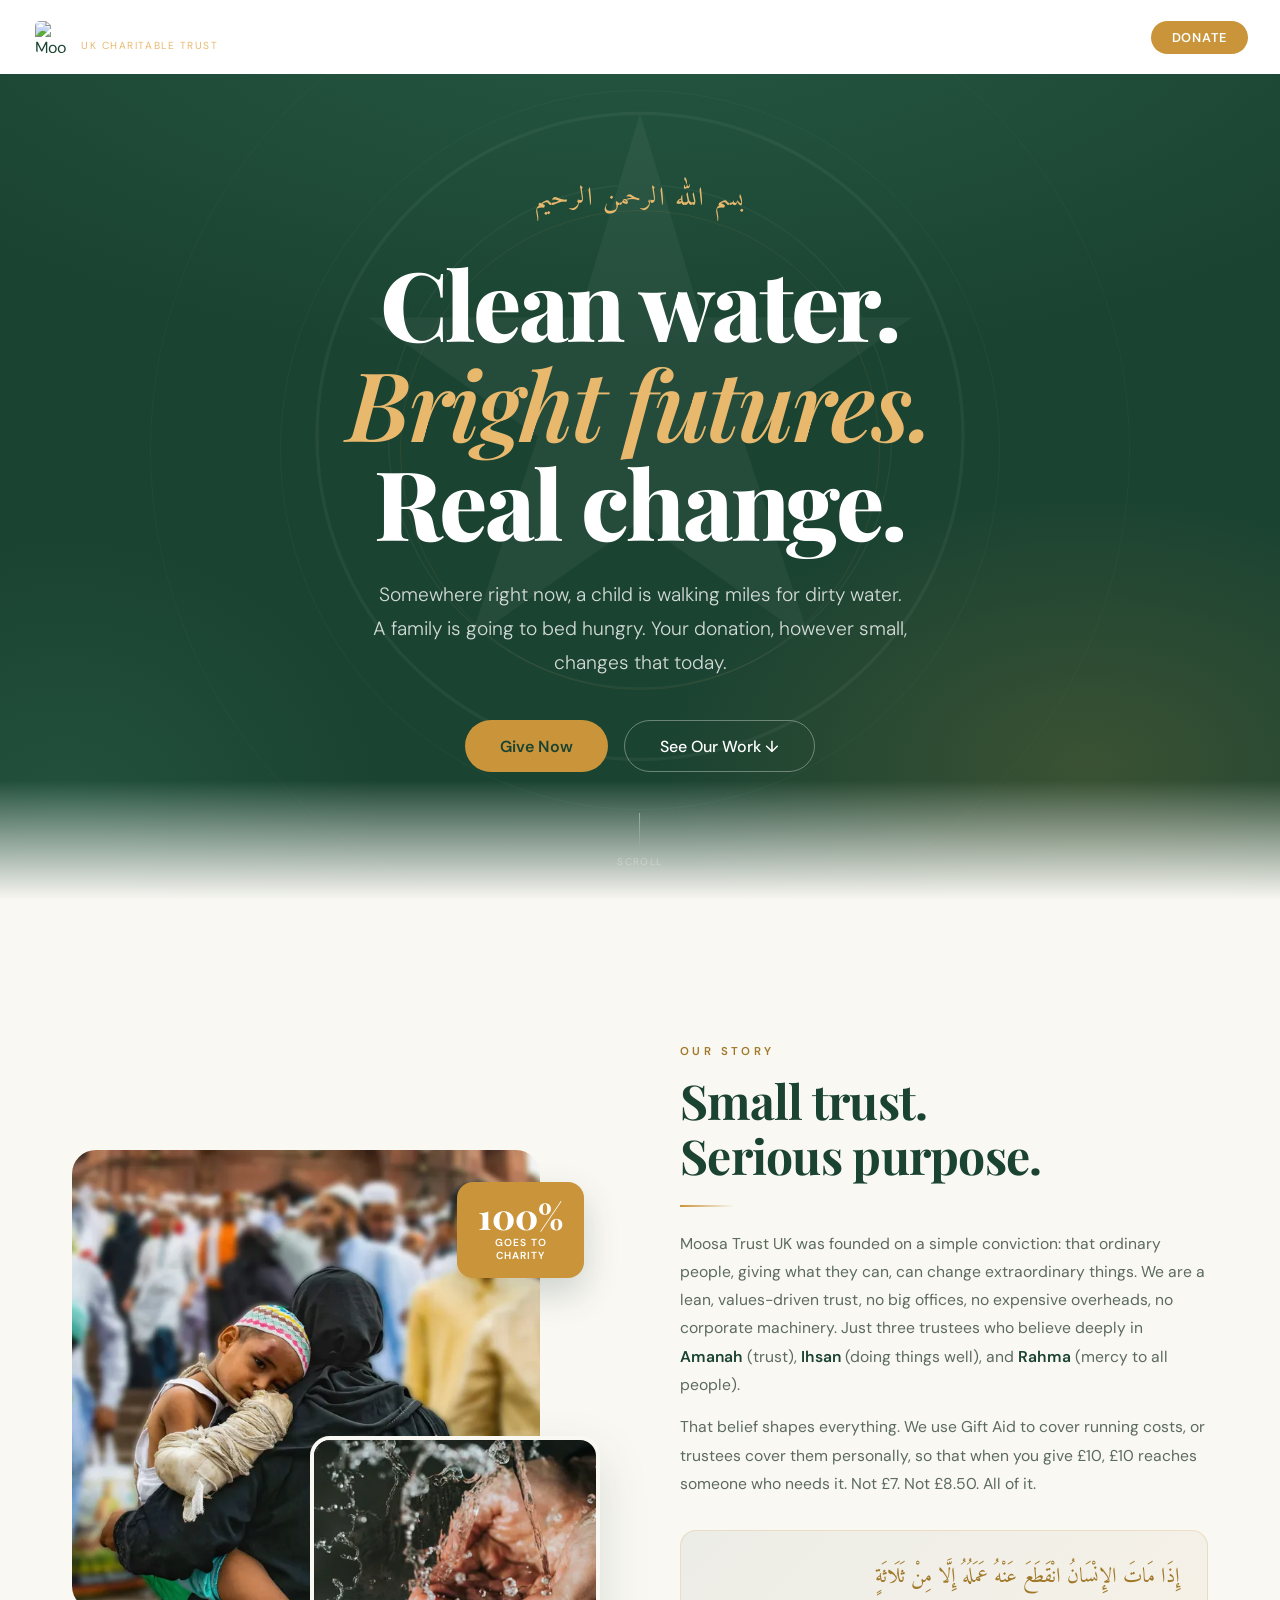
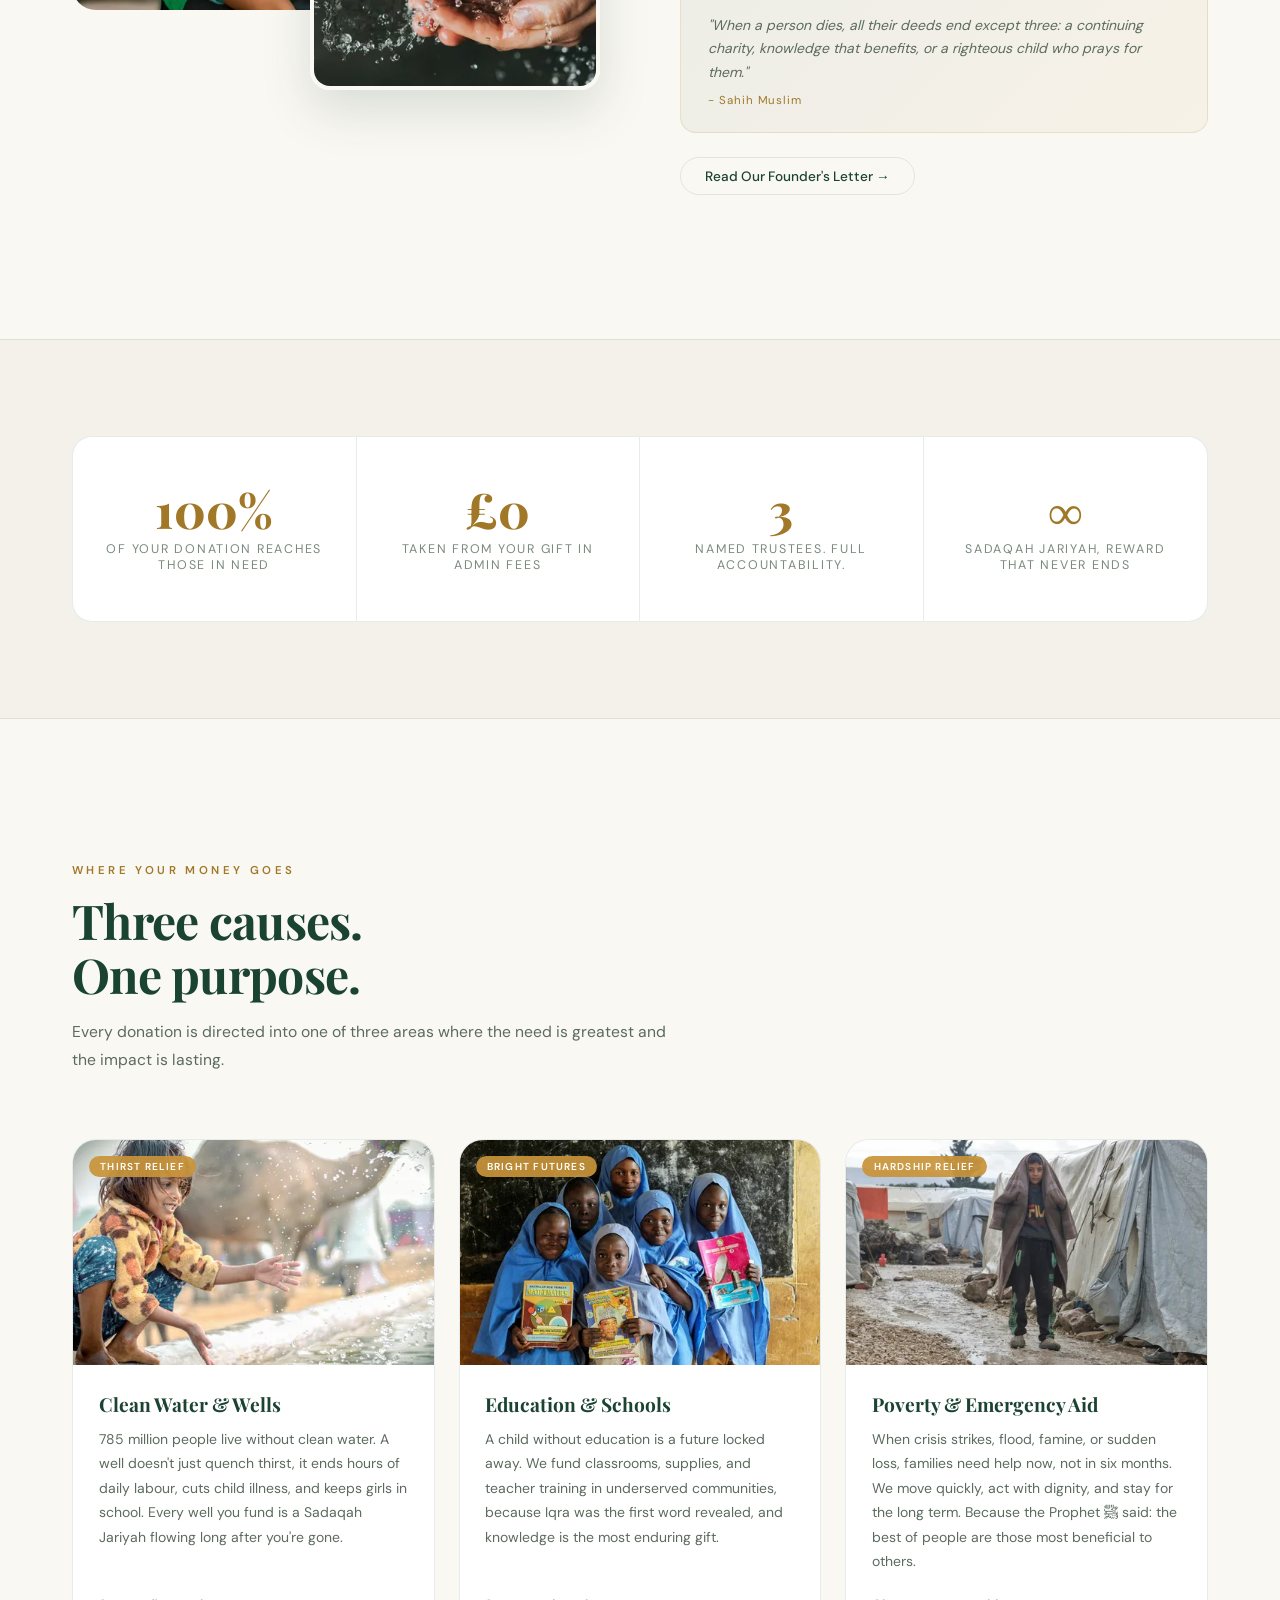
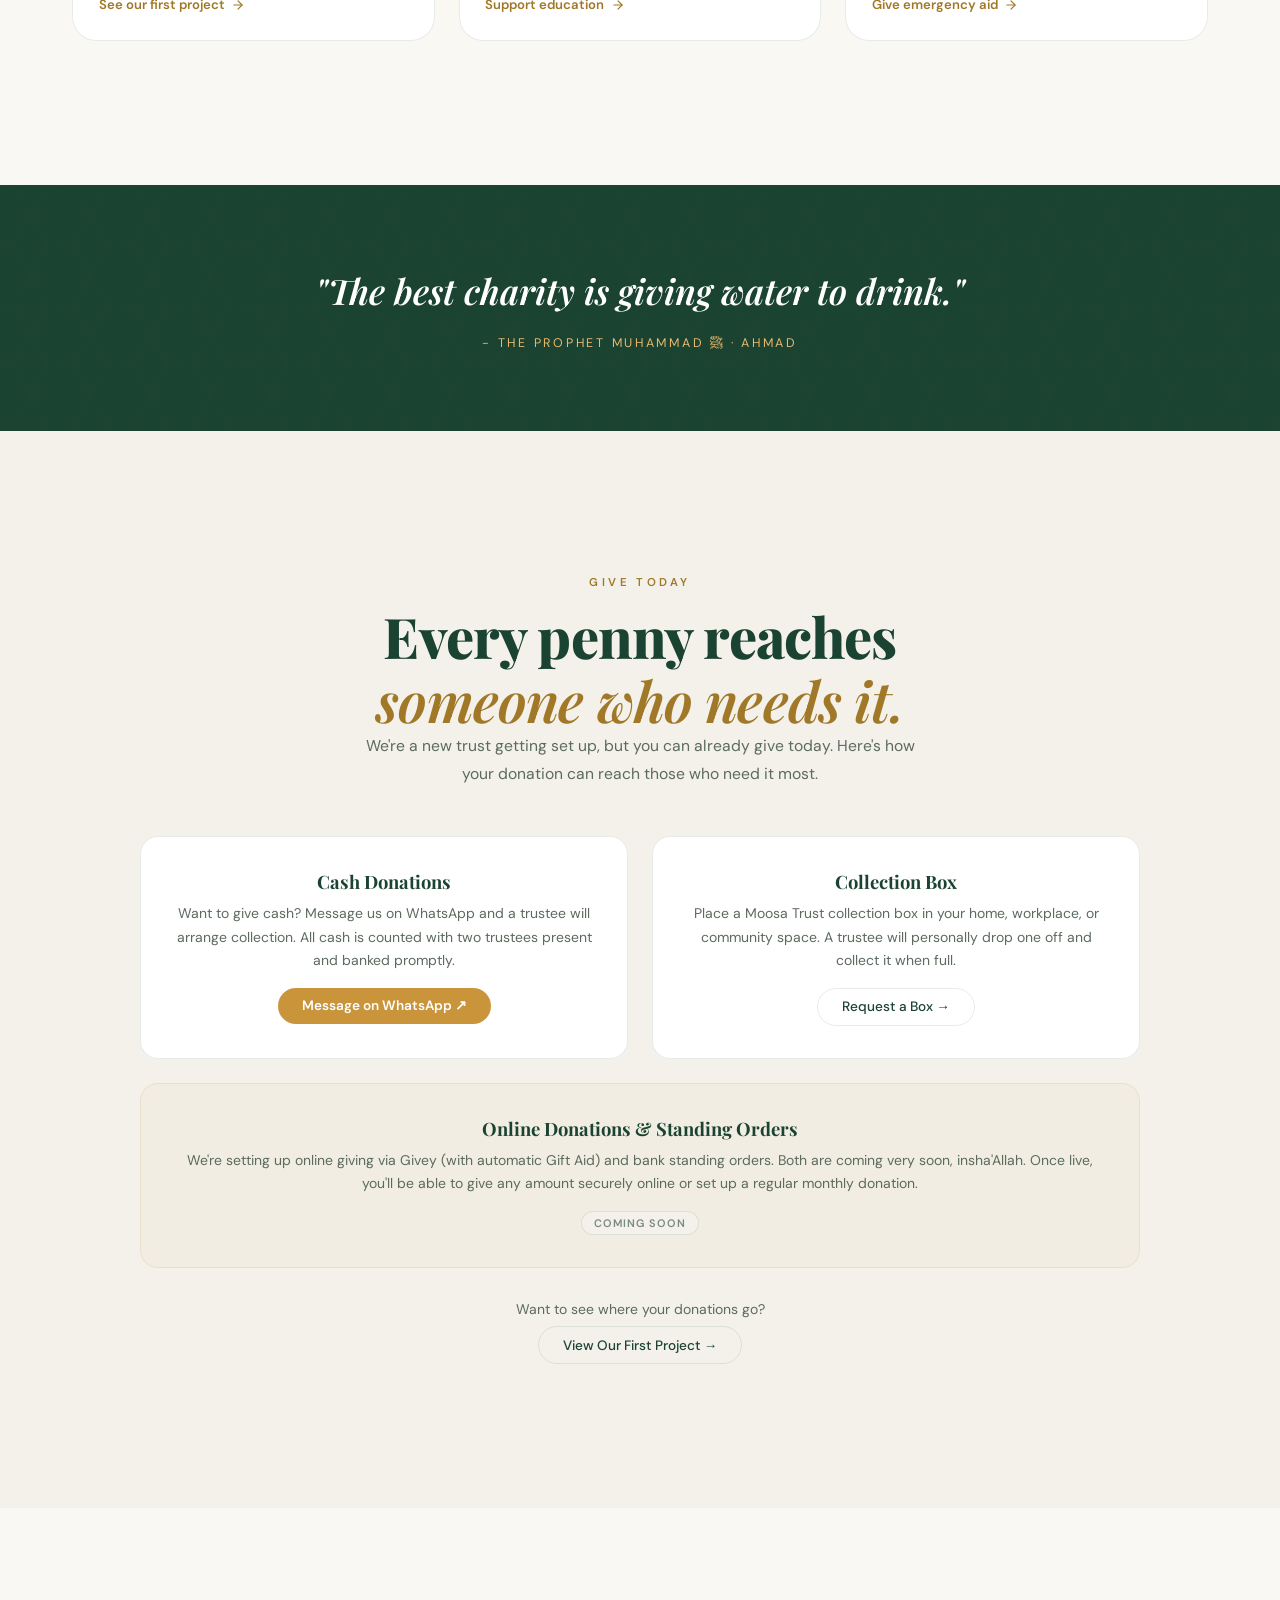
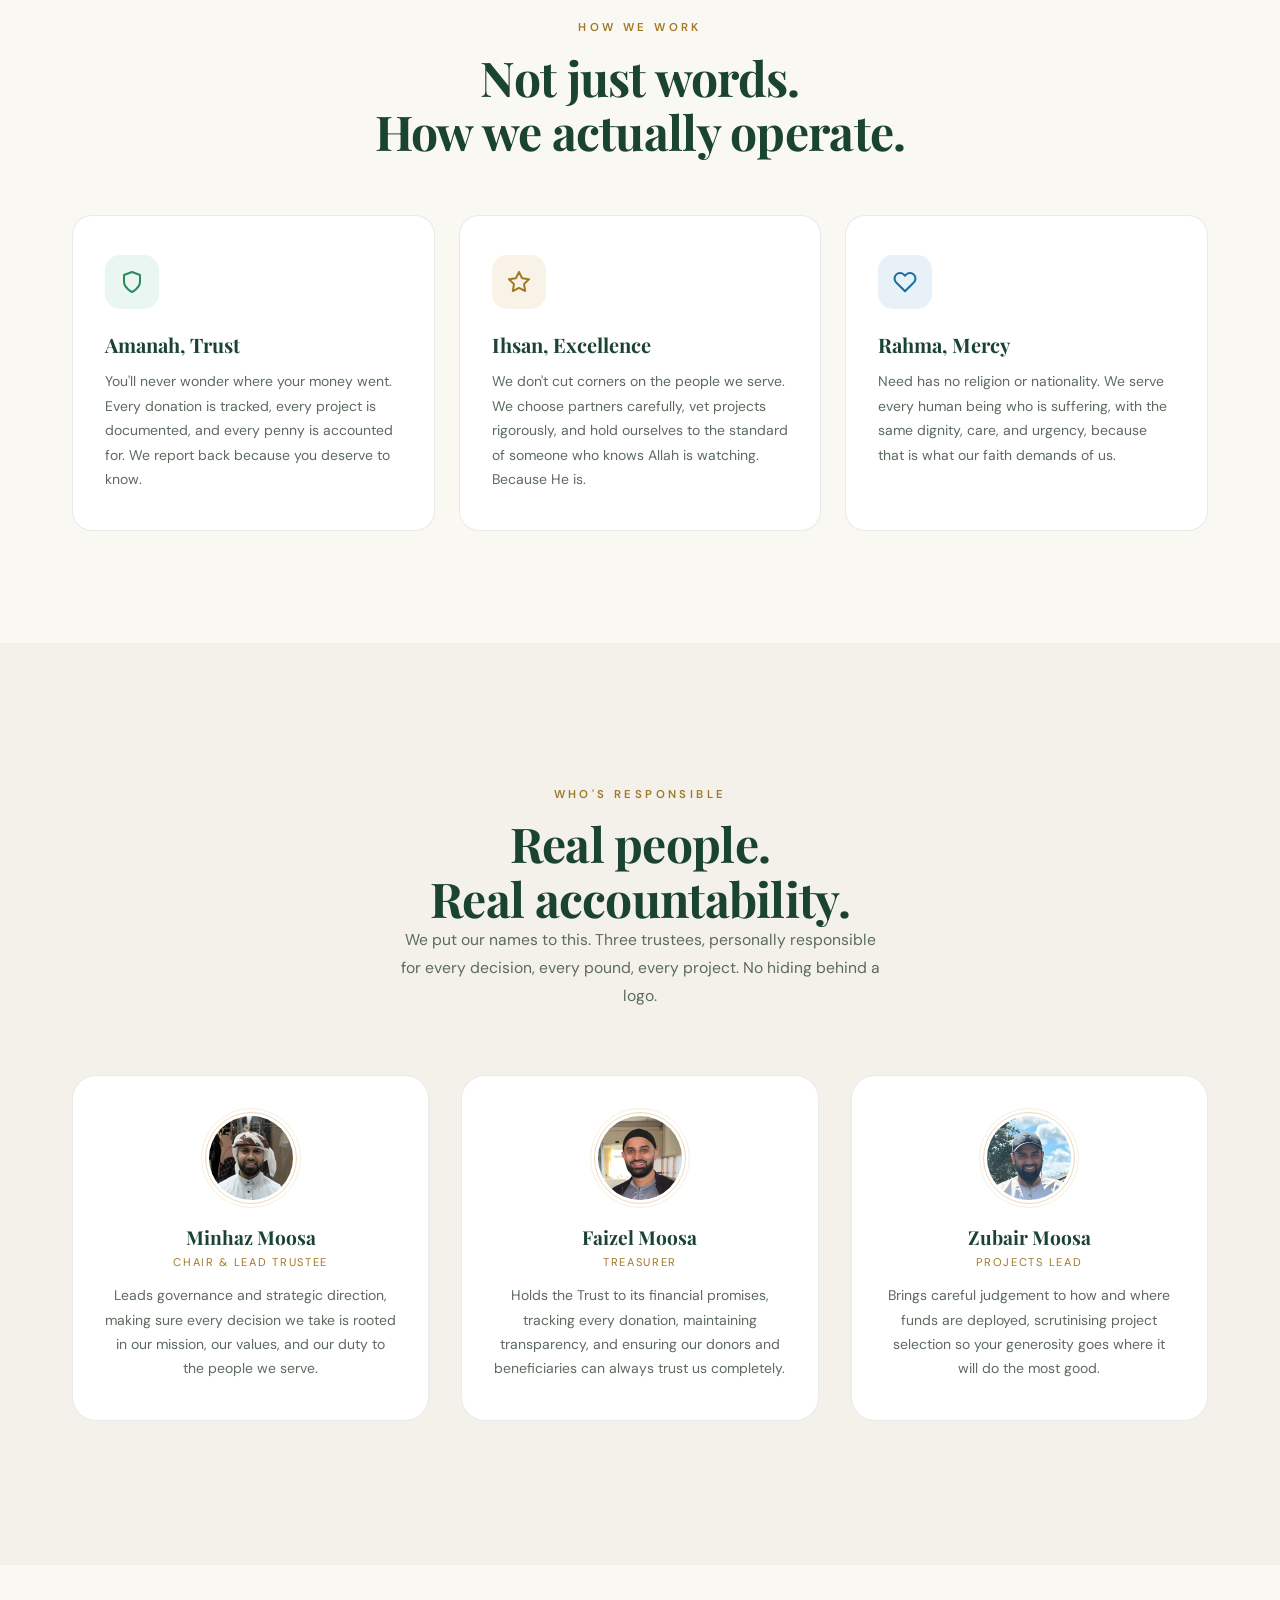
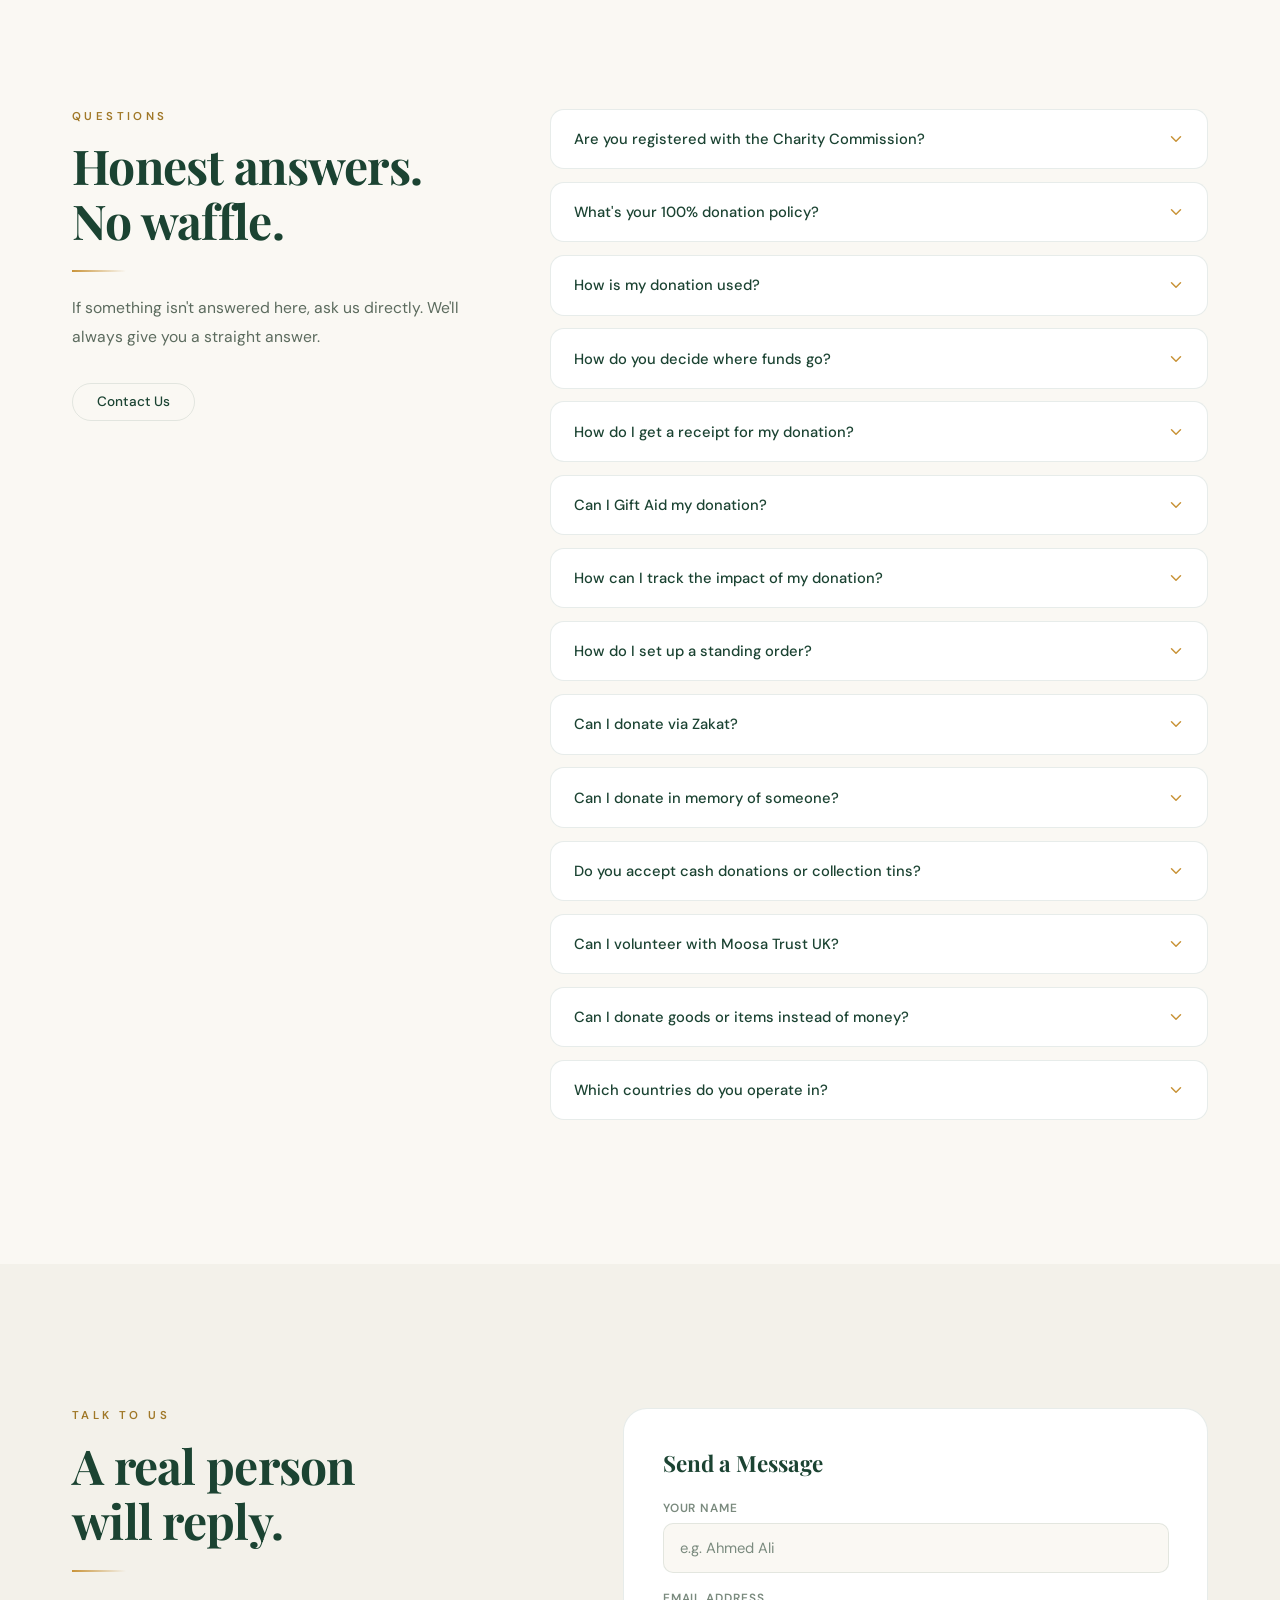
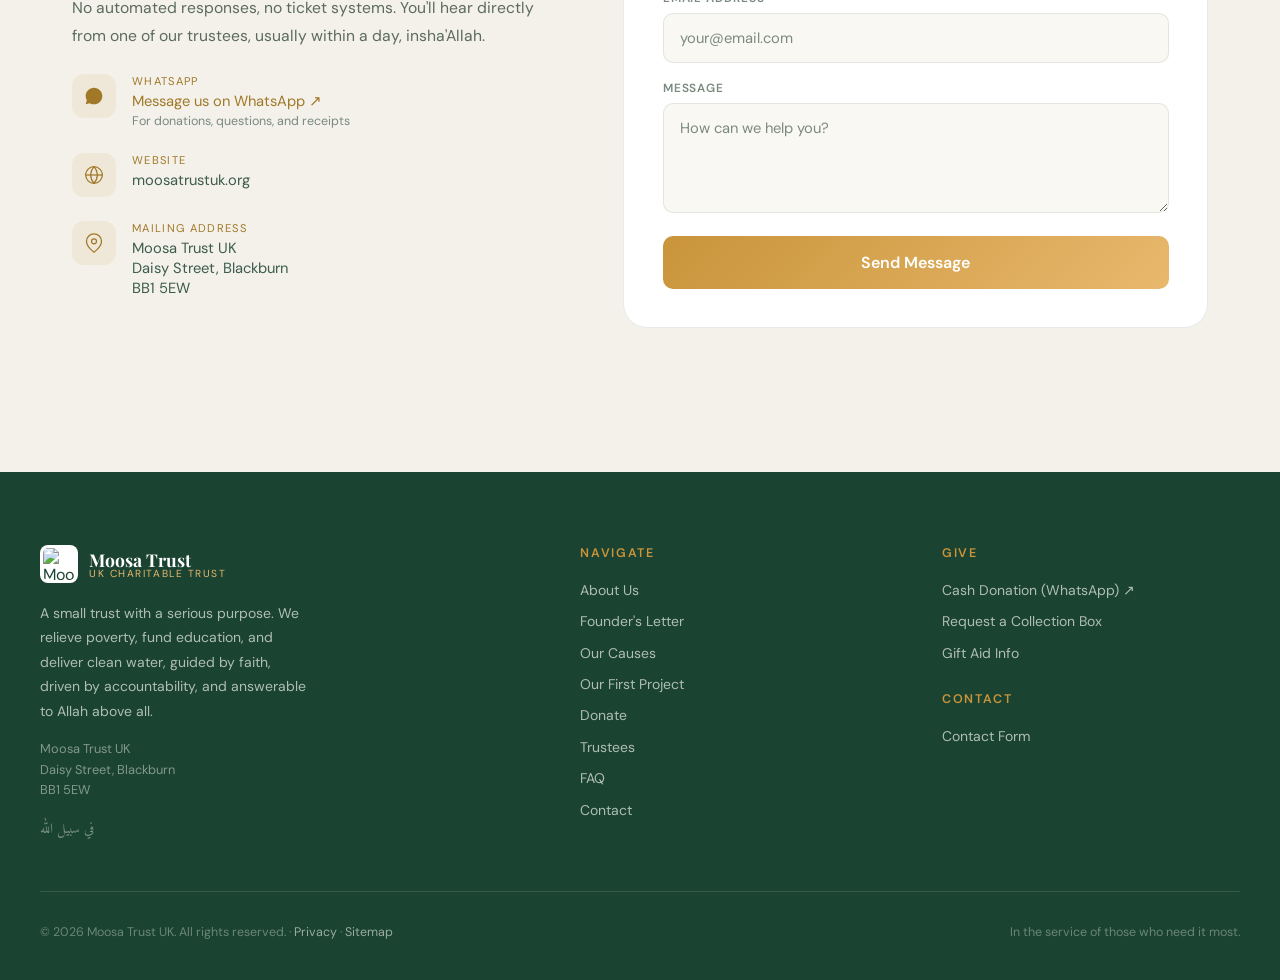
==== commit b5e70447: "Round 2 improvements: shared CSS, self-hosted fonts, content trims Content / SEO - Update JSON-LD fo" ====
--- a/index.html
+++ b/index.html
@@ -11,222 +11,1418 @@
   <meta property="og:image" content="https://moosatrustuk.org/og/home.jpg"/>
   <meta property="og:type" content="website"/>
   <link rel="canonical" href="https://moosatrustuk.org/"/>
-  <link rel="preconnect" href="https://fonts.googleapis.com">
-  <link rel="preconnect" href="https://fonts.gstatic.com" crossorigin>
-  <link href="https://fonts.googleapis.com/css2?family=Playfair+Display:ital,wght@0,400;0,700;0,800;1,600&family=DM+Sans:wght@300;400;500;600&family=Amiri:wght@400;700&display=swap" rel="stylesheet">
+  <link rel="stylesheet" href="/styles.css">
   <link rel="icon" type="image/png" href="/Moosatrustlogo.png">
   <script type="application/ld+json">
-  {"@context":"https://schema.org","@type":"NGO","name":"Moosa Trust UK","url":"https://moosatrustuk.org","logo":"https://moosatrustuk.org/Moosatrustlogo.png","description":"Moosa Trust UK is an unincorporated charitable trust guided by Islamic values. We relieve poverty and hardship through education and clean water initiatives.","foundingDate":"2024","areaServed":["Africa","South Asia"],"address":{"@type":"PostalAddress","streetAddress":"Daisy Street","addressLocality":"Blackburn","postalCode":"BB1 5EW","addressCountry":"GB"},"sameAs":[]}
+  {"@context":"https://schema.org","@type":"NGO","name":"Moosa Trust UK","url":"https://moosatrustuk.org","logo":"https://moosatrustuk.org/Moosatrustlogo.png","description":"Moosa Trust UK is an unincorporated charitable trust guided by Islamic values. We relieve poverty and hardship through education and clean water initiatives.","foundingDate":"2026-01","areaServed":["Africa","South Asia"],"address":{"@type":"PostalAddress","streetAddress":"Daisy Street","addressLocality":"Blackburn","postalCode":"BB1 5EW","addressCountry":"GB"},"sameAs":[]}
   </script>
   <style>
-    :root{--cream:#FAF8F3;--stone:#F3F1EA;--stone-dk:#E8E5DC;--forest:#1B4332;--forest-md:#2d6a4f;--green-lt:#3a8a65;--mint:#52b788;--gold:#c9943a;--gold-dk:#a07828;--gold-lt:#e8b86d;--text:#1B4332;--text-md:#3d5c4a;--text-lt:#5c6b5e;--text-muted:#7a8a7e;--glass:rgba(27,67,50,.04);--gborder:rgba(27,67,50,.1)}
-    *,*::before,*::after{margin:0;padding:0;box-sizing:border-box}html{scroll-behavior:smooth}
-    body{font-family:'DM Sans',sans-serif;background:var(--cream);color:var(--text);overflow-x:hidden;-webkit-font-smoothing:antialiased}
-    a{color:inherit;text-decoration:none}img{max-width:100%;display:block}section{position:relative;z-index:1}.container{max-width:1200px;margin:0 auto;padding:0 2rem}
-    strong{color:var(--forest)}
-    @media(prefers-reduced-motion:reduce){*,*::before,*::after{animation-duration:0.01ms!important;animation-iteration-count:1!important;transition-duration:0.01ms!important;scroll-behavior:auto!important}}
-    #progress{position:fixed;top:0;left:0;height:3px;width:0%;background:linear-gradient(90deg,var(--gold),var(--mint));z-index:9999;transition:width 60ms linear}
-    .skip-link{position:absolute;top:-100%;left:1rem;background:var(--gold);color:white;padding:.6rem 1.2rem;border-radius:0 0 8px 8px;font-size:.85rem;font-weight:600;z-index:10000;transition:top .2s}.skip-link:focus{top:0}
-
+    body {
+      font-family: 'DM Sans', sans-serif;
+      background: var(--cream);
+      color: var(--text);
+      overflow-x: hidden;
+      -webkit-font-smoothing: antialiased
+    }
+    section {
+      position: relative;
+      z-index: 1
+    }
+    .container {
+      max-width: 1200px;
+      margin: 0 auto;
+      padding: 0 2rem
+    }
+    @media(prefers-reduced-motion:reduce) {
+      *,
+      *::before,
+      *::after {
+        animation-duration: 0.01ms !important;
+        animation-iteration-count: 1 !important;
+        transition-duration: 0.01ms !important;
+        scroll-behavior: auto !important
+      }
+    }
+    #progress {
+      position: fixed;
+      top: 0;
+      left: 0;
+      height: 3px;
+      width: 0%;
+      background: linear-gradient(90deg, var(--gold), var(--mint));
+      z-index: 9999;
+      transition: width 60ms linear
+    }
     /* NAV */
-    nav{position:fixed;top:0;left:0;right:0;z-index:1000;padding:1.1rem 2rem;display:flex;align-items:center;justify-content:space-between;transition:background .4s,border-color .4s,box-shadow .4s;border-bottom:1px solid transparent}
-    nav .logo-text{color:white;transition:color .4s}nav .logo-text span{color:var(--gold-lt);transition:color .4s}
-    nav .nav-links a{color:rgba(255,255,255,.8);transition:color .3s}nav .nav-links a:hover{color:white}
-    nav .menu-btn span{background:white;transition:background .4s}
-    nav.scrolled{background:rgba(250,248,243,.95);backdrop-filter:blur(24px);border-color:var(--gborder);box-shadow:0 2px 20px rgba(27,67,50,.06)}
-    nav.scrolled .logo-text{color:var(--forest)}nav.scrolled .logo-text span{color:var(--gold-dk)}
-    nav.scrolled .nav-links a{color:var(--text-lt)}nav.scrolled .nav-links a:hover{color:var(--forest)}
-    nav.scrolled .menu-btn span{background:var(--forest)}
-    @supports not (backdrop-filter:blur(1px)){nav.scrolled{background:rgba(250,248,243,.98)}}
-    .logo{display:flex;align-items:center;gap:.7rem}.logo-img{width:38px;height:38px;border-radius:8px;object-fit:contain;background:white;padding:3px}
-    .logo-text{font-family:'Playfair Display',serif;font-size:1.1rem;font-weight:700}
-    .logo-text span{display:block;font-size:.64rem;font-family:'DM Sans',sans-serif;font-weight:400;letter-spacing:.15em;text-transform:uppercase;margin-top:-2px}
-    .nav-links{display:flex;align-items:center;gap:1.8rem;list-style:none}
-    .nav-links a{font-size:.8rem;font-weight:500;letter-spacing:.06em;text-transform:uppercase;position:relative}
-    .nav-links a::after{content:'';position:absolute;bottom:-4px;left:0;width:0;height:1.5px;background:var(--gold);transition:width .3s}
-    .nav-links a:hover::after{width:100%}
-    .nav-cta{background:var(--gold);color:white!important;padding:.48rem 1.3rem;border-radius:999px;font-weight:700!important;transition:background .2s,transform .2s!important}
-    .nav-cta::after{display:none!important}.nav-cta:hover{background:var(--gold-dk)!important;transform:translateY(-1px)}
-    .menu-btn{display:none;flex-direction:column;gap:5px;cursor:pointer;background:none;border:none;padding:4px}
-    .menu-btn span{display:block;width:22px;height:2px;border-radius:2px}
-    .mob-menu{position:fixed;inset:0;background:rgba(250,248,243,.98);z-index:999;display:flex;flex-direction:column;align-items:center;justify-content:center;gap:1.8rem;opacity:0;visibility:hidden;transition:opacity .35s ease,visibility .35s ease}
-    .mob-menu.open{opacity:1;visibility:visible}
-    .mob-menu a{font-family:'Playfair Display',serif;font-size:1.8rem;font-weight:700;color:var(--forest);transition:all .35s ease;transform:translateY(12px);opacity:0}
-    .mob-menu.open a{transform:translateY(0);opacity:1}
-    .mob-menu.open a:nth-child(2){transition-delay:.05s}.mob-menu.open a:nth-child(3){transition-delay:.1s}.mob-menu.open a:nth-child(4){transition-delay:.15s}.mob-menu.open a:nth-child(5){transition-delay:.2s}.mob-menu.open a:nth-child(6){transition-delay:.25s}.mob-menu.open a:nth-child(7){transition-delay:.3s}.mob-menu.open a:nth-child(8){transition-delay:.35s}
-    .mob-menu a:hover{color:var(--gold)}
-    .mob-close{position:absolute;top:1.5rem;right:1.8rem;font-size:1.8rem;cursor:pointer;background:none;border:none;color:var(--forest);opacity:.5;transition:opacity .2s}.mob-close:hover{opacity:1}
-
-    .btn-gold{display:inline-flex;align-items:center;gap:.5rem;background:var(--gold);color:white;font-weight:700;font-size:1rem;padding:.9rem 2.2rem;border-radius:999px;border:none;cursor:pointer;font-family:'DM Sans',sans-serif;transition:all .25s}
-    .btn-gold:hover{background:var(--gold-dk);transform:translateY(-3px);box-shadow:0 20px 40px rgba(201,148,58,.25)}
-    .btn-outline{display:inline-flex;align-items:center;gap:.5rem;background:transparent;color:var(--forest);font-weight:500;font-size:1rem;padding:.9rem 2.2rem;border-radius:999px;border:1.5px solid var(--gborder);cursor:pointer;font-family:'DM Sans',sans-serif;transition:all .25s}
-    .btn-outline:hover{border-color:var(--forest);background:rgba(27,67,50,.04);transform:translateY(-3px)}
-    .btn-sm{font-size:.85rem;padding:.6rem 1.5rem}
-    .btn-gold-w{display:inline-flex;align-items:center;gap:.5rem;background:var(--gold);color:var(--forest);font-weight:700;font-size:1rem;padding:.9rem 2.2rem;border-radius:999px;border:none;cursor:pointer;font-family:'DM Sans',sans-serif;transition:all .25s}
-    .btn-gold-w:hover{background:var(--gold-lt);transform:translateY(-3px);box-shadow:0 20px 40px rgba(201,148,58,.35)}
-    .btn-outline-w{display:inline-flex;align-items:center;gap:.5rem;background:transparent;color:white;font-weight:500;font-size:1rem;padding:.9rem 2.2rem;border-radius:999px;border:1.5px solid rgba(255,255,255,.35);cursor:pointer;font-family:'DM Sans',sans-serif;transition:all .25s}
-    .btn-outline-w:hover{border-color:rgba(255,255,255,.7);background:rgba(255,255,255,.08);transform:translateY(-3px)}
-
-    .label{font-size:.71rem;letter-spacing:.3em;text-transform:uppercase;color:var(--gold-dk);font-weight:600;margin-bottom:.9rem;display:block}
-    .heading{font-family:'Playfair Display',serif;font-size:clamp(1.9rem,4vw,3rem);font-weight:700;line-height:1.14;letter-spacing:-.015em;color:var(--forest)}
-    .subtext{color:var(--text-lt);font-size:.98rem;line-height:1.8;font-weight:400;margin-top:1rem}
-    .divider{width:54px;height:2px;background:linear-gradient(90deg,var(--gold),transparent);margin:1.4rem 0}
-    .card{background:white;border:1px solid var(--gborder);border-radius:20px;transition:all .35s}
-    .card:hover{border-color:rgba(27,67,50,.18);transform:translateY(-5px);box-shadow:0 20px 50px rgba(27,67,50,.08)}
-    .cause-card:hover{transform:translateY(-3px);box-shadow:0 12px 30px rgba(27,67,50,.07)}
-    .fade{opacity:0;transition:opacity .8s ease}.fade.in{opacity:1}.d1{transition-delay:.12s}.d2{transition-delay:.24s}.d3{transition-delay:.36s}
-    .hp-field{position:absolute;left:-9999px;opacity:0;height:0;width:0;overflow:hidden}
-    .coming-soon-badge{display:inline-block;background:var(--stone);color:var(--text-muted);font-size:.68rem;font-weight:600;text-transform:uppercase;letter-spacing:.1em;padding:.25rem .7rem;border-radius:999px;border:1px solid var(--gborder)}
-
+    nav {
+      position: fixed;
+      top: 0;
+      left: 0;
+      right: 0;
+      z-index: 1000;
+      padding: 1.1rem 2rem;
+      display: flex;
+      align-items: center;
+      justify-content: space-between;
+      transition: background .4s, border-color .4s, box-shadow .4s;
+      border-bottom: 1px solid transparent
+    }
+    nav .logo-text {
+      color: white;
+      transition: color .4s
+    }
+    nav .logo-text span {
+      color: var(--gold-lt);
+      transition: color .4s
+    }
+    nav .nav-links a {
+      color: rgba(255, 255, 255, .8);
+      transition: color .3s
+    }
+    nav .nav-links a:hover {
+      color: white
+    }
+    nav .menu-btn span {
+      background: white;
+      transition: background .4s
+    }
+    nav.scrolled {
+      background: rgba(250, 248, 243, .95);
+      backdrop-filter: blur(24px);
+      border-color: var(--gborder);
+      box-shadow: 0 2px 20px rgba(27, 67, 50, .06)
+    }
+    nav.scrolled .logo-text {
+      color: var(--forest)
+    }
+    nav.scrolled .logo-text span {
+      color: var(--gold-dk)
+    }
+    nav.scrolled .nav-links a {
+      color: var(--text-lt)
+    }
+    nav.scrolled .nav-links a:hover {
+      color: var(--forest)
+    }
+    nav.scrolled .menu-btn span {
+      background: var(--forest)
+    }
+    @supports not (backdrop-filter:blur(1px)) {
+      nav.scrolled {
+        background: rgba(250, 248, 243, .98)
+      }
+    }
+    .logo {
+      display: flex;
+      align-items: center;
+      gap: .7rem
+    }
+    .logo-img {
+      width: 38px;
+      height: 38px;
+      border-radius: 8px;
+      object-fit: contain;
+      background: white;
+      padding: 3px
+    }
+    .logo-text {
+      font-family: 'Playfair Display', serif;
+      font-size: 1.1rem;
+      font-weight: 700
+    }
+    .logo-text span {
+      display: block;
+      font-size: .64rem;
+      font-family: 'DM Sans', sans-serif;
+      font-weight: 400;
+      letter-spacing: .15em;
+      text-transform: uppercase;
+      margin-top: -2px
+    }
+    .nav-links {
+      display: flex;
+      align-items: center;
+      gap: 1.8rem;
+      list-style: none
+    }
+    .nav-links a {
+      font-size: .8rem;
+      font-weight: 500;
+      letter-spacing: .06em;
+      text-transform: uppercase;
+      position: relative
+    }
+    .nav-cta {
+      background: var(--gold);
+      color: white !important;
+      padding: .48rem 1.3rem;
+      border-radius: 999px;
+      font-weight: 700 !important;
+      transition: background .2s, transform .2s !important
+    }
+    .nav-cta:hover {
+      background: var(--gold-dk) !important;
+      transform: translateY(-1px)
+    }
+    .menu-btn span {
+      display: block;
+      width: 22px;
+      height: 2px;
+      border-radius: 2px
+    }
+    .mob-menu {
+      position: fixed;
+      inset: 0;
+      background: rgba(250, 248, 243, .98);
+      z-index: 999;
+      display: flex;
+      flex-direction: column;
+      align-items: center;
+      justify-content: center;
+      gap: 1.8rem;
+      opacity: 0;
+      visibility: hidden;
+      transition: opacity .35s ease, visibility .35s ease
+    }
+    .mob-menu a {
+      font-family: 'Playfair Display', serif;
+      font-size: 1.8rem;
+      font-weight: 700;
+      color: var(--forest);
+      transition: all .35s ease;
+      transform: translateY(12px);
+      opacity: 0
+    }
+    .mob-close {
+      position: absolute;
+      top: 1.5rem;
+      right: 1.8rem;
+      font-size: 1.8rem;
+      cursor: pointer;
+      background: none;
+      border: none;
+      color: var(--forest);
+      opacity: .5;
+      transition: opacity .2s
+    }
+    .btn-gold {
+      display: inline-flex;
+      align-items: center;
+      gap: .5rem;
+      background: var(--gold);
+      color: white;
+      font-weight: 700;
+      font-size: 1rem;
+      padding: .9rem 2.2rem;
+      border-radius: 999px;
+      border: none;
+      cursor: pointer;
+      font-family: 'DM Sans', sans-serif;
+      transition: all .25s
+    }
+    .btn-gold:hover {
+      background: var(--gold-dk);
+      transform: translateY(-3px);
+      box-shadow: 0 20px 40px rgba(201, 148, 58, .25)
+    }
+    .btn-outline {
+      display: inline-flex;
+      align-items: center;
+      gap: .5rem;
+      background: transparent;
+      color: var(--forest);
+      font-weight: 500;
+      font-size: 1rem;
+      padding: .9rem 2.2rem;
+      border-radius: 999px;
+      border: 1.5px solid var(--gborder);
+      cursor: pointer;
+      font-family: 'DM Sans', sans-serif;
+      transition: all .25s
+    }
+    .btn-outline:hover {
+      border-color: var(--forest);
+      background: rgba(27, 67, 50, .04);
+      transform: translateY(-3px)
+    }
+    .btn-sm {
+      font-size: .85rem;
+      padding: .6rem 1.5rem
+    }
+    .btn-gold-w {
+      display: inline-flex;
+      align-items: center;
+      gap: .5rem;
+      background: var(--gold);
+      color: var(--forest);
+      font-weight: 700;
+      font-size: 1rem;
+      padding: .9rem 2.2rem;
+      border-radius: 999px;
+      border: none;
+      cursor: pointer;
+      font-family: 'DM Sans', sans-serif;
+      transition: all .25s
+    }
+    .btn-gold-w:hover {
+      background: var(--gold-lt);
+      transform: translateY(-3px);
+      box-shadow: 0 20px 40px rgba(201, 148, 58, .35)
+    }
+    .btn-outline-w {
+      display: inline-flex;
+      align-items: center;
+      gap: .5rem;
+      background: transparent;
+      color: white;
+      font-weight: 500;
+      font-size: 1rem;
+      padding: .9rem 2.2rem;
+      border-radius: 999px;
+      border: 1.5px solid rgba(255, 255, 255, .35);
+      cursor: pointer;
+      font-family: 'DM Sans', sans-serif;
+      transition: all .25s
+    }
+    .btn-outline-w:hover {
+      border-color: rgba(255, 255, 255, .7);
+      background: rgba(255, 255, 255, .08);
+      transform: translateY(-3px)
+    }
+    .label {
+      font-size: .71rem;
+      letter-spacing: .3em;
+      text-transform: uppercase;
+      color: var(--gold-dk);
+      font-weight: 600;
+      margin-bottom: .9rem;
+      display: block
+    }
+    .heading {
+      font-family: 'Playfair Display', serif;
+      font-size: clamp(1.9rem, 4vw, 3rem);
+      font-weight: 700;
+      line-height: 1.14;
+      letter-spacing: -.015em;
+      color: var(--forest)
+    }
+    .subtext {
+      color: var(--text-lt);
+      font-size: .98rem;
+      line-height: 1.8;
+      font-weight: 400;
+      margin-top: 1rem
+    }
+    .divider {
+      width: 54px;
+      height: 2px;
+      background: linear-gradient(90deg, var(--gold), transparent);
+      margin: 1.4rem 0
+    }
+    .card {
+      background: white;
+      border: 1px solid var(--gborder);
+      border-radius: 20px;
+      transition: all .35s
+    }
+    .card:hover {
+      border-color: rgba(27, 67, 50, .18);
+      transform: translateY(-5px);
+      box-shadow: 0 20px 50px rgba(27, 67, 50, .08)
+    }
+    .cause-card:hover {
+      transform: translateY(-3px);
+      box-shadow: 0 12px 30px rgba(27, 67, 50, .07)
+    }
+    .fade {
+      opacity: 0;
+      transition: opacity .8s ease
+    }
+    .fade.in {
+      opacity: 1
+    }
+    .d1 {
+      transition-delay: .12s
+    }
+    .d2 {
+      transition-delay: .24s
+    }
+    .d3 {
+      transition-delay: .36s
+    }
+    .hp-field {
+      position: absolute;
+      left: -9999px;
+      opacity: 0;
+      height: 0;
+      width: 0;
+      overflow: hidden
+    }
+    .coming-soon-badge {
+      display: inline-block;
+      background: var(--stone);
+      color: var(--text-muted);
+      font-size: .68rem;
+      font-weight: 600;
+      text-transform: uppercase;
+      letter-spacing: .1em;
+      padding: .25rem .7rem;
+      border-radius: 999px;
+      border: 1px solid var(--gborder)
+    }
     /* HERO */
-    #hero{min-height:100vh;min-height:100dvh;position:relative;overflow:hidden;display:flex;flex-direction:column;align-items:center;justify-content:center;text-align:center;padding:8rem 2rem 5rem;background:var(--forest);color:white}
-    .hero-bg{position:absolute;inset:0;z-index:0;background:radial-gradient(ellipse 110% 70% at 50% -5%,rgba(45,106,79,.6) 0%,transparent 65%),radial-gradient(ellipse 55% 50% at 85% 85%,rgba(201,148,58,.18) 0%,transparent 60%),radial-gradient(ellipse 45% 55% at 5% 90%,rgba(82,183,136,.12) 0%,transparent 55%)}
-    .hero-ring{position:absolute;border-radius:50%;top:50%;left:50%;transform:translate(-50%,-50%);border:1px solid rgba(201,148,58,.1);animation:ring 8s ease-in-out infinite}
-    .hero-ring:nth-child(1){width:480px;height:480px}.hero-ring:nth-child(2){width:720px;height:720px;animation-delay:2s;border-color:rgba(82,183,136,.07)}.hero-ring:nth-child(3){width:980px;height:980px;animation-delay:4s;border-color:rgba(201,148,58,.05)}
-    @keyframes ring{0%,100%{opacity:.5;transform:translate(-50%,-50%) scale(1)}50%{opacity:1;transform:translate(-50%,-50%) scale(1.04)}}
-    .hero-star{position:absolute;top:50%;left:50%;transform:translate(-50%,-52%);width:min(680px,90vw);height:min(680px,90vw);opacity:.045;animation:spin 70s linear infinite}
-    @keyframes spin{to{transform:translate(-50%,-52%) rotate(360deg)}}
-    .particle{position:absolute;border-radius:50%;background:radial-gradient(circle,rgba(201,148,58,.7),transparent 65%);animation:rise linear infinite;pointer-events:none}
-    @keyframes rise{0%{opacity:0;transform:translateY(0) translateX(0)}10%{opacity:.8}90%{opacity:.4}100%{opacity:0;transform:translateY(-110vh) translateX(var(--x))}}
-    .hero-inner{position:relative;z-index:1;width:100%;max-width:900px}
-    .hero-arabic{font-family:'Amiri',serif;font-size:clamp(1.1rem,2.5vw,1.6rem);color:var(--gold-lt);letter-spacing:.06em;margin-bottom:2rem;animation:fadeUp .8s .2s ease both}
-    .hero-h1{font-family:'Playfair Display',serif;font-size:clamp(2.8rem,7.5vw,6rem);font-weight:800;line-height:1.04;letter-spacing:-.025em;margin-bottom:1.6rem;animation:fadeUp .8s .4s ease both}
-    .hero-h1 em{font-style:italic;color:var(--gold-lt)}
-    .hero-sub{font-size:clamp(1.05rem,2vw,1.2rem);color:rgba(255,255,255,.8);max-width:540px;margin:0 auto 2.5rem;line-height:1.78;font-weight:300;animation:fadeUp .8s .55s ease both}
-    .hero-btns{display:flex;gap:1rem;justify-content:center;flex-wrap:wrap;animation:fadeUp .8s .7s ease both}
-    @keyframes fadeUp{from{opacity:0;transform:translateY(22px)}to{opacity:1;transform:translateY(0)}}
-    .scroll-hint{position:absolute;bottom:2rem;left:50%;transform:translateX(-50%);display:flex;flex-direction:column;align-items:center;gap:6px;color:rgba(255,255,255,.3);font-size:.62rem;letter-spacing:.15em;text-transform:uppercase;z-index:1}
-    .scroll-hint-line{width:1px;height:36px;background:linear-gradient(to bottom,rgba(255,255,255,.4),transparent);animation:pulse 2s ease-in-out infinite}
-    @keyframes pulse{0%,100%{opacity:.3}50%{opacity:.85}}
-    .hero-fade{position:absolute;bottom:0;left:0;right:0;height:120px;background:linear-gradient(to bottom,transparent,var(--cream));z-index:1;pointer-events:none}
-
+    #hero {
+      min-height: 100vh;
+      min-height: 100dvh;
+      position: relative;
+      overflow: hidden;
+      display: flex;
+      flex-direction: column;
+      align-items: center;
+      justify-content: center;
+      text-align: center;
+      padding: 8rem 2rem 5rem;
+      background: var(--forest);
+      color: white
+    }
+    .hero-bg {
+      position: absolute;
+      inset: 0;
+      z-index: 0;
+      background: radial-gradient(ellipse 110% 70% at 50% -5%, rgba(45, 106, 79, .6) 0%, transparent 65%), radial-gradient(ellipse 55% 50% at 85% 85%, rgba(201, 148, 58, .18) 0%, transparent 60%), radial-gradient(ellipse 45% 55% at 5% 90%, rgba(82, 183, 136, .12) 0%, transparent 55%)
+    }
+    .hero-ring {
+      position: absolute;
+      border-radius: 50%;
+      top: 50%;
+      left: 50%;
+      transform: translate(-50%, -50%);
+      border: 1px solid rgba(201, 148, 58, .1);
+      animation: ring 8s ease-in-out infinite
+    }
+    .hero-ring:nth-child(1) {
+      width: 480px;
+      height: 480px
+    }
+    .hero-ring:nth-child(2) {
+      width: 720px;
+      height: 720px;
+      animation-delay: 2s;
+      border-color: rgba(82, 183, 136, .07)
+    }
+    .hero-ring:nth-child(3) {
+      width: 980px;
+      height: 980px;
+      animation-delay: 4s;
+      border-color: rgba(201, 148, 58, .05)
+    }
+    @keyframes ring {
+      0%,
+      100% {
+        opacity: .5;
+        transform: translate(-50%, -50%) scale(1)
+      }
+      50% {
+        opacity: 1;
+        transform: translate(-50%, -50%) scale(1.04)
+      }
+    }
+    .hero-star {
+      position: absolute;
+      top: 50%;
+      left: 50%;
+      transform: translate(-50%, -52%);
+      width: min(680px, 90vw);
+      height: min(680px, 90vw);
+      opacity: .045;
+      animation: spin 70s linear infinite
+    }
+    @keyframes spin {
+      to {
+        transform: translate(-50%, -52%) rotate(360deg)
+      }
+    }
+    .particle {
+      position: absolute;
+      border-radius: 50%;
+      background: radial-gradient(circle, rgba(201, 148, 58, .7), transparent 65%);
+      animation: rise linear infinite;
+      pointer-events: none
+    }
+    @keyframes rise {
+      0% {
+        opacity: 0;
+        transform: translateY(0) translateX(0)
+      }
+      10% {
+        opacity: .8
+      }
+      90% {
+        opacity: .4
+      }
+      100% {
+        opacity: 0;
+        transform: translateY(-110vh) translateX(var(--x))
+      }
+    }
+    .hero-inner {
+      position: relative;
+      z-index: 1;
+      width: 100%;
+      max-width: 900px
+    }
+    .hero-arabic {
+      font-family: 'Amiri', serif;
+      font-size: clamp(1.1rem, 2.5vw, 1.6rem);
+      color: var(--gold-lt);
+      letter-spacing: .06em;
+      margin-bottom: 2rem;
+      animation: fadeUp .8s .2s ease both
+    }
+    .hero-h1 {
+      font-family: 'Playfair Display', serif;
+      font-size: clamp(2.8rem, 7.5vw, 6rem);
+      font-weight: 800;
+      line-height: 1.04;
+      letter-spacing: -.025em;
+      margin-bottom: 1.6rem;
+      animation: fadeUp .8s .4s ease both
+    }
+    .hero-h1 em {
+      font-style: italic;
+      color: var(--gold-lt)
+    }
+    .hero-sub {
+      font-size: clamp(1.05rem, 2vw, 1.2rem);
+      color: rgba(255, 255, 255, .8);
+      max-width: 540px;
+      margin: 0 auto 2.5rem;
+      line-height: 1.78;
+      font-weight: 300;
+      animation: fadeUp .8s .55s ease both
+    }
+    .hero-btns {
+      display: flex;
+      gap: 1rem;
+      justify-content: center;
+      flex-wrap: wrap;
+      animation: fadeUp .8s .7s ease both
+    }
+    @keyframes fadeUp {
+      from {
+        opacity: 0;
+        transform: translateY(22px)
+      }
+      to {
+        opacity: 1;
+        transform: translateY(0)
+      }
+    }
+    .scroll-hint {
+      position: absolute;
+      bottom: 2rem;
+      left: 50%;
+      transform: translateX(-50%);
+      display: flex;
+      flex-direction: column;
+      align-items: center;
+      gap: 6px;
+      color: rgba(255, 255, 255, .3);
+      font-size: .62rem;
+      letter-spacing: .15em;
+      text-transform: uppercase;
+      z-index: 1
+    }
+    .scroll-hint-line {
+      width: 1px;
+      height: 36px;
+      background: linear-gradient(to bottom, rgba(255, 255, 255, .4), transparent);
+      animation: pulse 2s ease-in-out infinite
+    }
+    @keyframes pulse {
+      0%,
+      100% {
+        opacity: .3
+      }
+      50% {
+        opacity: .85
+      }
+    }
+    .hero-fade {
+      position: absolute;
+      bottom: 0;
+      left: 0;
+      right: 0;
+      height: 120px;
+      background: linear-gradient(to bottom, transparent, var(--cream));
+      z-index: 1;
+      pointer-events: none
+    }
     /* ABOUT */
-    #about{padding:9rem 0}.about-grid{display:grid;grid-template-columns:1fr 1fr;gap:5rem;align-items:center}
-    .art-wrap{position:relative;height:540px}
-    .art-main{position:absolute;top:0;left:0;right:60px;bottom:80px;border-radius:24px;overflow:hidden}
-    .art-main img{width:100%;height:100%;object-fit:cover}
-    .art-secondary{position:absolute;bottom:0;right:0;width:55%;height:47%;border-radius:20px;overflow:hidden;border:4px solid var(--cream);box-shadow:0 20px 50px rgba(27,67,50,.15)}
-    .art-secondary img{width:100%;height:100%;object-fit:cover}
-    .cause-art img{width:100%;height:100%;object-fit:cover}
-    .art-badge{position:absolute;top:2rem;right:1rem;z-index:2;background:var(--gold);color:white;border-radius:16px;padding:1rem 1.3rem;text-align:center;box-shadow:0 15px 35px rgba(27,67,50,.2)}
-    .art-badge-n{font-family:'Playfair Display',serif;font-size:2.2rem;font-weight:800;line-height:1}
-    .art-badge-l{font-size:.64rem;font-weight:700;letter-spacing:.1em;text-transform:uppercase;margin-top:3px}
-    .hadith{background:linear-gradient(135deg,rgba(27,67,50,.06),rgba(201,148,58,.06));border:1px solid rgba(201,148,58,.2);border-radius:16px;padding:1.5rem 1.7rem;margin-top:2rem}
-    .hadith-ar{font-family:'Amiri',serif;font-size:1.3rem;color:var(--gold-dk);direction:rtl;margin-bottom:.8rem;line-height:2.2}
-    .hadith-en{font-style:italic;font-size:.875rem;color:var(--text-lt);line-height:1.7}
-    .hadith-src{font-size:.72rem;color:var(--gold-dk);margin-top:.5rem;letter-spacing:.08em}
-
-    #impact{padding:6rem 0;background:var(--stone);border-top:1px solid var(--gborder);border-bottom:1px solid var(--gborder)}
-    .impact-grid{display:grid;grid-template-columns:repeat(4,1fr);gap:0;border-radius:20px;overflow:hidden;border:1px solid var(--gborder);background:white}
-    .impact-item{padding:3rem 2rem;text-align:center;border-right:1px solid var(--gborder)}.impact-item:last-child{border-right:none}
-    .impact-n{font-family:'Playfair Display',serif;font-size:3rem;font-weight:800;color:var(--gold-dk);line-height:1;margin-bottom:.5rem}
-    .impact-l{font-size:.78rem;text-transform:uppercase;letter-spacing:.14em;color:var(--text-muted)}
-
-    #causes{padding:9rem 0}.causes-hdr{max-width:600px;margin-bottom:4rem}
-    .causes-grid{display:grid;grid-template-columns:repeat(3,1fr);gap:1.5rem}
-    .cause-card{border-radius:24px;overflow:hidden;display:flex;flex-direction:column}
-    .cause-art{position:relative;aspect-ratio:16/10;overflow:hidden}
-    .cause-tag{position:absolute;top:1rem;left:1rem;z-index:2;background:rgba(201,148,58,.92);color:white;font-size:.63rem;font-weight:700;text-transform:uppercase;letter-spacing:.12em;padding:.28rem .7rem;border-radius:999px}
-    .cause-body{padding:1.6rem;flex:1;display:flex;flex-direction:column}
-    .cause-title{font-family:'Playfair Display',serif;font-size:1.2rem;font-weight:700;margin-bottom:.65rem;color:var(--forest)}
-    .cause-desc{font-size:.875rem;color:var(--text-lt);line-height:1.75;flex:1}
-    .cause-cta{margin-top:1.2rem}.cause-cta a{font-size:.82rem;font-weight:600;color:var(--gold-dk);display:inline-flex;align-items:center;gap:.4rem;transition:gap .2s,color .2s}.cause-cta a:hover{gap:.7rem;color:var(--forest)}
-
-    #quote{padding:5rem 2rem;position:relative;overflow:hidden;text-align:center;background:var(--forest);color:white}
-    .quote-pattern{position:absolute;inset:0;opacity:.05;background-image:repeating-linear-gradient(60deg,rgba(201,148,58,.5) 0,rgba(201,148,58,.5) 1px,transparent 0,transparent 50%),repeating-linear-gradient(120deg,rgba(201,148,58,.5) 0,rgba(201,148,58,.5) 1px,transparent 0,transparent 50%),repeating-linear-gradient(0deg,rgba(201,148,58,.3) 0,rgba(201,148,58,.3) 1px,transparent 0,transparent 50%);background-size:60px 60px}
-    .quote-inner{position:relative;z-index:1;max-width:820px;margin:0 auto}
-    .quote-text{font-family:'Playfair Display',serif;font-size:clamp(1.4rem,3.5vw,2.2rem);font-weight:700;font-style:italic;line-height:1.45;margin-bottom:1.2rem}
-    .quote-src{font-size:.78rem;text-transform:uppercase;letter-spacing:.22em;color:var(--gold-lt)}
-
+    #about {
+      padding: 9rem 0
+    }
+    .about-grid {
+      display: grid;
+      grid-template-columns: 1fr 1fr;
+      gap: 5rem;
+      align-items: center
+    }
+    .art-wrap {
+      position: relative;
+      height: 540px
+    }
+    .art-main {
+      position: absolute;
+      top: 0;
+      left: 0;
+      right: 60px;
+      bottom: 80px;
+      border-radius: 24px;
+      overflow: hidden
+    }
+    .art-main img {
+      width: 100%;
+      height: 100%;
+      object-fit: cover
+    }
+    .art-secondary {
+      position: absolute;
+      bottom: 0;
+      right: 0;
+      width: 55%;
+      height: 47%;
+      border-radius: 20px;
+      overflow: hidden;
+      border: 4px solid var(--cream);
+      box-shadow: 0 20px 50px rgba(27, 67, 50, .15)
+    }
+    .art-secondary img {
+      width: 100%;
+      height: 100%;
+      object-fit: cover
+    }
+    .cause-art img {
+      width: 100%;
+      height: 100%;
+      object-fit: cover
+    }
+    .art-badge {
+      position: absolute;
+      top: 2rem;
+      right: 1rem;
+      z-index: 2;
+      background: var(--gold);
+      color: white;
+      border-radius: 16px;
+      padding: 1rem 1.3rem;
+      text-align: center;
+      box-shadow: 0 15px 35px rgba(27, 67, 50, .2)
+    }
+    .art-badge-n {
+      font-family: 'Playfair Display', serif;
+      font-size: 2.2rem;
+      font-weight: 800;
+      line-height: 1
+    }
+    .art-badge-l {
+      font-size: .64rem;
+      font-weight: 700;
+      letter-spacing: .1em;
+      text-transform: uppercase;
+      margin-top: 3px
+    }
+    .hadith {
+      background: linear-gradient(135deg, rgba(27, 67, 50, .06), rgba(201, 148, 58, .06));
+      border: 1px solid rgba(201, 148, 58, .2);
+      border-radius: 16px;
+      padding: 1.5rem 1.7rem;
+      margin-top: 2rem
+    }
+    .hadith-ar {
+      font-family: 'Amiri', serif;
+      font-size: 1.3rem;
+      color: var(--gold-dk);
+      direction: rtl;
+      margin-bottom: .8rem;
+      line-height: 2.2
+    }
+    .hadith-en {
+      font-style: italic;
+      font-size: .875rem;
+      color: var(--text-lt);
+      line-height: 1.7
+    }
+    .hadith-src {
+      font-size: .72rem;
+      color: var(--gold-dk);
+      margin-top: .5rem;
+      letter-spacing: .08em
+    }
+    #impact {
+      padding: 6rem 0;
+      background: var(--stone);
+      border-top: 1px solid var(--gborder);
+      border-bottom: 1px solid var(--gborder)
+    }
+    .impact-grid {
+      display: grid;
+      grid-template-columns: repeat(4, 1fr);
+      gap: 0;
+      border-radius: 20px;
+      overflow: hidden;
+      border: 1px solid var(--gborder);
+      background: white
+    }
+    .impact-item {
+      padding: 3rem 2rem;
+      text-align: center;
+      border-right: 1px solid var(--gborder)
+    }
+    .impact-item:last-child {
+      border-right: none
+    }
+    .impact-n {
+      font-family: 'Playfair Display', serif;
+      font-size: 3rem;
+      font-weight: 800;
+      color: var(--gold-dk);
+      line-height: 1;
+      margin-bottom: .5rem
+    }
+    .impact-l {
+      font-size: .78rem;
+      text-transform: uppercase;
+      letter-spacing: .14em;
+      color: var(--text-muted)
+    }
+    #causes {
+      padding: 9rem 0
+    }
+    .causes-hdr {
+      max-width: 600px;
+      margin-bottom: 4rem
+    }
+    .causes-grid {
+      display: grid;
+      grid-template-columns: repeat(3, 1fr);
+      gap: 1.5rem
+    }
+    .cause-card {
+      border-radius: 24px;
+      overflow: hidden;
+      display: flex;
+      flex-direction: column
+    }
+    .cause-art {
+      position: relative;
+      aspect-ratio: 16/10;
+      overflow: hidden
+    }
+    .cause-tag {
+      position: absolute;
+      top: 1rem;
+      left: 1rem;
+      z-index: 2;
+      background: rgba(201, 148, 58, .92);
+      color: white;
+      font-size: .63rem;
+      font-weight: 700;
+      text-transform: uppercase;
+      letter-spacing: .12em;
+      padding: .28rem .7rem;
+      border-radius: 999px
+    }
+    .cause-body {
+      padding: 1.6rem;
+      flex: 1;
+      display: flex;
+      flex-direction: column
+    }
+    .cause-title {
+      font-family: 'Playfair Display', serif;
+      font-size: 1.2rem;
+      font-weight: 700;
+      margin-bottom: .65rem;
+      color: var(--forest)
+    }
+    .cause-desc {
+      font-size: .875rem;
+      color: var(--text-lt);
+      line-height: 1.75;
+      flex: 1
+    }
+    .cause-cta {
+      margin-top: 1.2rem
+    }
+    .cause-cta a {
+      font-size: .82rem;
+      font-weight: 600;
+      color: var(--gold-dk);
+      display: inline-flex;
+      align-items: center;
+      gap: .4rem;
+      transition: gap .2s, color .2s
+    }
+    .cause-cta a:hover {
+      gap: .7rem;
+      color: var(--forest)
+    }
+    #quote {
+      padding: 5rem 2rem;
+      position: relative;
+      overflow: hidden;
+      text-align: center;
+      background: var(--forest);
+      color: white
+    }
+    .quote-pattern {
+      position: absolute;
+      inset: 0;
+      opacity: .05;
+      background-image: repeating-linear-gradient(60deg, rgba(201, 148, 58, .5) 0, rgba(201, 148, 58, .5) 1px, transparent 0, transparent 50%), repeating-linear-gradient(120deg, rgba(201, 148, 58, .5) 0, rgba(201, 148, 58, .5) 1px, transparent 0, transparent 50%), repeating-linear-gradient(0deg, rgba(201, 148, 58, .3) 0, rgba(201, 148, 58, .3) 1px, transparent 0, transparent 50%);
+      background-size: 60px 60px
+    }
+    .quote-inner {
+      position: relative;
+      z-index: 1;
+      max-width: 820px;
+      margin: 0 auto
+    }
+    .quote-text {
+      font-family: 'Playfair Display', serif;
+      font-size: clamp(1.4rem, 3.5vw, 2.2rem);
+      font-weight: 700;
+      font-style: italic;
+      line-height: 1.45;
+      margin-bottom: 1.2rem
+    }
+    .quote-src {
+      font-size: .78rem;
+      text-transform: uppercase;
+      letter-spacing: .22em;
+      color: var(--gold-lt)
+    }
     /* DONATE */
-    #donate{padding:9rem 0;background:var(--stone)}.donate-wrap{max-width:1000px;margin:0 auto}.donate-hdr{text-align:center;margin-bottom:3rem}
-    .donate-hdr .heading em{color:var(--gold-dk);font-style:italic}
-    .donate-options{display:grid;grid-template-columns:1fr 1fr;gap:1.5rem;margin-bottom:1.5rem}
-    .donate-option{background:white;border:1px solid var(--gborder);border-radius:18px;padding:2rem;text-align:center}
-    .donate-option h3{font-family:'Playfair Display',serif;font-size:1.15rem;font-weight:700;color:var(--forest);margin-bottom:.5rem}
-    .donate-option p{font-size:.875rem;color:var(--text-lt);line-height:1.65;margin-bottom:1rem}
-    .donate-coming{background:rgba(201,148,58,.04);border:1px solid rgba(201,148,58,.15);border-radius:18px;padding:2rem;text-align:center}
-    .donate-coming h3{font-family:'Playfair Display',serif;font-size:1.15rem;font-weight:700;color:var(--forest);margin-bottom:.5rem}
-    .donate-coming p{font-size:.875rem;color:var(--text-lt);line-height:1.65;margin-bottom:1rem}
-
-    #values{padding:7rem 0}.values-hdr{text-align:center;max-width:560px;margin:0 auto 3.5rem}
-    .values-grid{display:grid;grid-template-columns:repeat(3,1fr);gap:1.5rem}
-    .v-card{padding:2.4rem 2rem;border-radius:20px}.v-icon{width:54px;height:54px;border-radius:15px;display:flex;align-items:center;justify-content:center;margin-bottom:1.4rem}
-    .vi-g{background:rgba(82,183,136,.12);color:#2d8a5e}.vi-o{background:rgba(201,148,58,.12);color:var(--gold-dk)}.vi-b{background:rgba(30,120,180,.1);color:#1a6ca0}
-    .v-icon svg{width:24px;height:24px}.v-title{font-family:'Playfair Display',serif;font-size:1.25rem;font-weight:700;margin-bottom:.7rem;color:var(--forest)}
-    .v-desc{font-size:.875rem;color:var(--text-lt);line-height:1.75}
-
-    #trustees{padding:9rem 0;background:var(--stone)}.trustees-hdr{text-align:center;max-width:520px;margin:0 auto 4rem}
-    .trustees-grid{display:grid;grid-template-columns:repeat(3,1fr);gap:2rem}
-    .t-card{text-align:center;padding:2.5rem 2rem;border-radius:24px}
-    .t-avatar{width:84px;height:84px;border-radius:50%;margin:0 auto 1.5rem;overflow:hidden;position:relative;object-fit:cover}
-    .t-avatar-ring{position:relative;width:84px;height:84px;margin:0 auto 1.5rem}
-    .t-avatar-ring::after{content:'';position:absolute;inset:-4px;border-radius:50%;border:1.5px solid rgba(201,148,58,.35)}
-    .t-avatar-ring::before{content:'';position:absolute;inset:-8px;border-radius:50%;border:1px solid rgba(201,148,58,.15)}
-    .t-avatar-ring img{width:84px;height:84px;border-radius:50%;object-fit:cover}
-    .t-name{font-family:'Playfair Display',serif;font-size:1.2rem;font-weight:700;margin-bottom:.35rem;color:var(--forest)}
-    .t-role{font-size:.7rem;text-transform:uppercase;letter-spacing:.15em;color:var(--gold-dk);margin-bottom:.9rem}
-    .t-desc{font-size:.875rem;color:var(--text-lt);line-height:1.72}
-
-    #faq{padding:9rem 0;background:var(--cream)}
-    .faq-grid{display:grid;grid-template-columns:1fr 1.65fr;gap:5rem;align-items:start}.faq-side{position:sticky;top:110px}
-    .faq-list{display:flex;flex-direction:column;gap:.8rem}
-    .faq-item{border-radius:14px;border:1px solid var(--gborder);overflow:hidden;background:white}
-    .faq-q{width:100%;background:transparent;border:none;text-align:left;padding:1.2rem 1.4rem;color:var(--forest);font-family:'DM Sans',sans-serif;font-size:.92rem;font-weight:500;cursor:pointer;display:flex;justify-content:space-between;align-items:center;gap:1rem;transition:background .2s}
-    .faq-q:hover{background:var(--stone)}.faq-q[aria-expanded="true"]{background:var(--stone);color:var(--gold-dk)}
-    .faq-chevron{flex-shrink:0;width:18px;height:18px;transition:transform .3s;color:var(--gold)}
-    .faq-q[aria-expanded="true"] .faq-chevron{transform:rotate(180deg)}
-    .faq-a{max-height:0;overflow:hidden;transition:max-height .4s ease}.faq-a.open{max-height:300px}
-    .faq-a-inner{padding:0 1.4rem 1.4rem;font-size:.875rem;color:var(--text-lt);line-height:1.8}
-    .faq-a-inner a{color:var(--gold-dk);text-decoration:underline;text-decoration-color:rgba(201,148,58,.3);transition:text-decoration-color .2s}.faq-a-inner a:hover{text-decoration-color:var(--gold-dk)}
-
-    #contact{padding:9rem 0;background:var(--stone)}
-    .contact-grid{display:grid;grid-template-columns:1fr 1.2fr;gap:4rem;align-items:start}
-    .c-detail{display:flex;align-items:flex-start;gap:1rem;margin:1.5rem 0}
-    .c-icon{width:44px;height:44px;border-radius:12px;background:rgba(201,148,58,.1);display:flex;align-items:center;justify-content:center;flex-shrink:0;color:var(--gold-dk)}.c-icon svg{width:20px;height:20px}
-    .c-lbl{font-size:.7rem;text-transform:uppercase;letter-spacing:.12em;color:var(--gold-dk);margin-bottom:3px}
-    .c-val{font-size:.92rem;color:var(--text-md)}.c-form{padding:2.4rem;border-radius:24px}
-    .fg{margin-bottom:1.1rem}.fg label{display:block;font-size:.74rem;font-weight:600;letter-spacing:.08em;text-transform:uppercase;color:var(--text-muted);margin-bottom:.45rem}
-    .fg input,.fg textarea,.fg select{width:100%;background:var(--cream);border:1px solid var(--gborder);border-radius:10px;padding:.85rem 1rem;color:var(--text);font-family:'DM Sans',sans-serif;font-size:.92rem;outline:none;transition:border-color .2s,background .2s;-webkit-appearance:none;appearance:none}
-    .fg input::placeholder,.fg textarea::placeholder{color:var(--text-muted)}
-    .fg input:focus,.fg textarea:focus,.fg select:focus{border-color:rgba(201,148,58,.5);background:white}
-    .fg textarea{min-height:110px;resize:vertical}.fg select option{background:white;color:var(--text)}
-    .fg .field-error{display:none;font-size:.78rem;color:#c53030;margin-top:.35rem}
-    .fg.has-error input,.fg.has-error textarea,.fg.has-error select{border-color:#c53030}.fg.has-error .field-error{display:block}
-    .form-status{min-height:1em;margin-top:.8rem;text-align:center;font-size:.82rem;color:#c53030}.form-status:empty{display:none}
-    .f-submit{width:100%;background:linear-gradient(135deg,var(--gold),var(--gold-lt));color:white;border:none;border-radius:10px;padding:1rem;font-family:'DM Sans',sans-serif;font-weight:700;font-size:1rem;cursor:pointer;transition:all .25s;display:flex;align-items:center;justify-content:center;gap:.5rem}
-    .f-submit:hover{transform:translateY(-2px);box-shadow:0 15px 35px rgba(201,148,58,.2)}
-    .f-submit:disabled{opacity:.6;cursor:not-allowed;transform:none;box-shadow:none}
-    .spinner{width:18px;height:18px;border:2px solid rgba(255,255,255,.3);border-top-color:white;border-radius:50%;animation:sf .6s linear infinite;display:none}
-    .f-submit.loading .spinner{display:block}.f-submit.loading .btn-text{display:none}
-    @keyframes sf{to{transform:rotate(360deg)}}
-    .f-success{display:none;text-align:center;padding:2.5rem 1rem}
-    .f-success h3{font-family:'Playfair Display',serif;font-size:1.5rem;margin-bottom:.5rem;color:var(--forest)}
-    .f-success p{color:var(--text-lt);font-size:.9rem}
-    .f-success .success-check{width:64px;height:64px;border-radius:50%;background:linear-gradient(135deg,var(--forest-md),var(--mint));display:flex;align-items:center;justify-content:center;margin:0 auto 1.2rem}
-    .f-success .success-check svg{width:28px;height:28px;color:white}
-
-    footer{border-top:1px solid var(--gborder);padding:4.5rem 2rem 2.5rem;background:var(--forest);color:white}
-    .footer-inner{max-width:1200px;margin:0 auto}
-    .footer-grid{display:grid;grid-template-columns:1.6fr 1fr 1fr;gap:4rem;padding-bottom:3rem;border-bottom:1px solid rgba(255,255,255,.12);margin-bottom:2rem}
-    .footer-brand .logo-text{color:white}.footer-brand .logo-text span{color:var(--gold-lt)}
-    .footer-brand p{font-size:.875rem;color:rgba(255,255,255,.65);line-height:1.75;margin-top:1.1rem;max-width:270px}
-    .footer-ar{font-family:'Amiri',serif;font-size:1.4rem;color:var(--gold-lt);margin-top:.9rem;opacity:.6}
-    .footer-col h4{font-weight:600;font-size:.78rem;letter-spacing:.13em;text-transform:uppercase;color:var(--gold);margin-bottom:1.1rem}
-    .footer-links{list-style:none;display:flex;flex-direction:column;gap:.65rem}
-    .footer-links a{font-size:.875rem;color:rgba(255,255,255,.65);transition:color .2s}.footer-links a:hover{color:white}
-    .footer-bot{display:flex;justify-content:space-between;align-items:center;font-size:.78rem;color:rgba(255,255,255,.35)}
-
-    #sticky-donate{position:fixed;bottom:2rem;right:2rem;z-index:900;opacity:0;transform:translateY(16px);transition:all .4s;pointer-events:none}
-    #sticky-donate.show{opacity:1;transform:translateY(0);pointer-events:all}
-    #sticky-donate .btn-gold{box-shadow:0 12px 35px rgba(201,148,58,.3);font-size:.9rem;padding:.75rem 1.6rem}
-
-    @media(max-width:960px){.about-grid,.faq-grid,.contact-grid{grid-template-columns:1fr;gap:3rem}.art-wrap{height:300px}.causes-grid,.values-grid,.trustees-grid{grid-template-columns:1fr 1fr}.donate-options{grid-template-columns:1fr}.impact-grid{grid-template-columns:repeat(2,1fr)}.impact-item:nth-child(2){border-right:none}.faq-side{position:static}.footer-grid{grid-template-columns:1fr;gap:2.5rem}.footer-bot{flex-direction:column;gap:.8rem;text-align:center}.nav-links{display:none}.menu-btn{display:flex}.givey-cta-inner{flex-direction:column;text-align:center}}
-    @media(max-width:600px){.causes-grid,.values-grid,.trustees-grid{grid-template-columns:1fr}.impact-grid{grid-template-columns:1fr}.impact-item{border-right:none;border-bottom:1px solid var(--gborder)}.impact-item:last-child{border-bottom:none}}
+    #donate {
+      padding: 9rem 0;
+      background: var(--stone)
+    }
+    .donate-wrap {
+      max-width: 1000px;
+      margin: 0 auto
+    }
+    .donate-hdr {
+      text-align: center;
+      margin-bottom: 3rem
+    }
+    .donate-hdr .heading em {
+      color: var(--gold-dk);
+      font-style: italic
+    }
+    .donate-options {
+      display: grid;
+      grid-template-columns: 1fr 1fr;
+      gap: 1.5rem;
+      margin-bottom: 1.5rem
+    }
+    .donate-option {
+      background: white;
+      border: 1px solid var(--gborder);
+      border-radius: 18px;
+      padding: 2rem;
+      text-align: center
+    }
+    .donate-option h3 {
+      font-family: 'Playfair Display', serif;
+      font-size: 1.15rem;
+      font-weight: 700;
+      color: var(--forest);
+      margin-bottom: .5rem
+    }
+    .donate-option p {
+      font-size: .875rem;
+      color: var(--text-lt);
+      line-height: 1.65;
+      margin-bottom: 1rem
+    }
+    .donate-coming {
+      background: rgba(201, 148, 58, .04);
+      border: 1px solid rgba(201, 148, 58, .15);
+      border-radius: 18px;
+      padding: 2rem;
+      text-align: center
+    }
+    .donate-coming h3 {
+      font-family: 'Playfair Display', serif;
+      font-size: 1.15rem;
+      font-weight: 700;
+      color: var(--forest);
+      margin-bottom: .5rem
+    }
+    .donate-coming p {
+      font-size: .875rem;
+      color: var(--text-lt);
+      line-height: 1.65;
+      margin-bottom: 1rem
+    }
+    #values {
+      padding: 7rem 0
+    }
+    .values-hdr {
+      text-align: center;
+      max-width: 560px;
+      margin: 0 auto 3.5rem
+    }
+    .values-grid {
+      display: grid;
+      grid-template-columns: repeat(3, 1fr);
+      gap: 1.5rem
+    }
+    .v-card {
+      padding: 2.4rem 2rem;
+      border-radius: 20px
+    }
+    .v-icon {
+      width: 54px;
+      height: 54px;
+      border-radius: 15px;
+      display: flex;
+      align-items: center;
+      justify-content: center;
+      margin-bottom: 1.4rem
+    }
+    .vi-g {
+      background: rgba(82, 183, 136, .12);
+      color: #2d8a5e
+    }
+    .vi-o {
+      background: rgba(201, 148, 58, .12);
+      color: var(--gold-dk)
+    }
+    .vi-b {
+      background: rgba(30, 120, 180, .1);
+      color: #1a6ca0
+    }
+    .v-icon svg {
+      width: 24px;
+      height: 24px
+    }
+    .v-title {
+      font-family: 'Playfair Display', serif;
+      font-size: 1.25rem;
+      font-weight: 700;
+      margin-bottom: .7rem;
+      color: var(--forest)
+    }
+    .v-desc {
+      font-size: .875rem;
+      color: var(--text-lt);
+      line-height: 1.75
+    }
+    #trustees {
+      padding: 9rem 0;
+      background: var(--stone)
+    }
+    .trustees-hdr {
+      text-align: center;
+      max-width: 520px;
+      margin: 0 auto 4rem
+    }
+    .trustees-grid {
+      display: grid;
+      grid-template-columns: repeat(3, 1fr);
+      gap: 2rem
+    }
+    .t-card {
+      text-align: center;
+      padding: 2.5rem 2rem;
+      border-radius: 24px
+    }
+    .t-avatar {
+      width: 84px;
+      height: 84px;
+      border-radius: 50%;
+      margin: 0 auto 1.5rem;
+      overflow: hidden;
+      position: relative;
+      object-fit: cover
+    }
+    .t-avatar-ring {
+      position: relative;
+      width: 84px;
+      height: 84px;
+      margin: 0 auto 1.5rem
+    }
+    .t-avatar-ring::after {
+      content: '';
+      position: absolute;
+      inset: -4px;
+      border-radius: 50%;
+      border: 1.5px solid rgba(201, 148, 58, .35)
+    }
+    .t-avatar-ring::before {
+      content: '';
+      position: absolute;
+      inset: -8px;
+      border-radius: 50%;
+      border: 1px solid rgba(201, 148, 58, .15)
+    }
+    .t-avatar-ring img {
+      width: 84px;
+      height: 84px;
+      border-radius: 50%;
+      object-fit: cover
+    }
+    .t-name {
+      font-family: 'Playfair Display', serif;
+      font-size: 1.2rem;
+      font-weight: 700;
+      margin-bottom: .35rem;
+      color: var(--forest)
+    }
+    .t-role {
+      font-size: .7rem;
+      text-transform: uppercase;
+      letter-spacing: .15em;
+      color: var(--gold-dk);
+      margin-bottom: .9rem
+    }
+    .t-desc {
+      font-size: .875rem;
+      color: var(--text-lt);
+      line-height: 1.72
+    }
+    #faq {
+      padding: 9rem 0;
+      background: var(--cream)
+    }
+    .faq-grid {
+      display: grid;
+      grid-template-columns: 1fr 1.65fr;
+      gap: 5rem;
+      align-items: start
+    }
+    .faq-side {
+      position: sticky;
+      top: 110px
+    }
+    .faq-list {
+      display: flex;
+      flex-direction: column;
+      gap: .8rem
+    }
+    .faq-item {
+      border-radius: 14px;
+      border: 1px solid var(--gborder);
+      overflow: hidden;
+      background: white
+    }
+    .faq-q {
+      width: 100%;
+      background: transparent;
+      border: none;
+      text-align: left;
+      padding: 1.2rem 1.4rem;
+      color: var(--forest);
+      font-family: 'DM Sans', sans-serif;
+      font-size: .92rem;
+      font-weight: 500;
+      cursor: pointer;
+      display: flex;
+      justify-content: space-between;
+      align-items: center;
+      gap: 1rem;
+      transition: background .2s
+    }
+    .faq-q:hover {
+      background: var(--stone)
+    }
+    .faq-q[aria-expanded="true"] {
+      background: var(--stone);
+      color: var(--gold-dk)
+    }
+    .faq-chevron {
+      flex-shrink: 0;
+      width: 18px;
+      height: 18px;
+      transition: transform .3s;
+      color: var(--gold)
+    }
+    .faq-q[aria-expanded="true"] .faq-chevron {
+      transform: rotate(180deg)
+    }
+    .faq-a {
+      max-height: 0;
+      overflow: hidden;
+      transition: max-height .4s ease
+    }
+    .faq-a.open {
+      max-height: 300px
+    }
+    .faq-a-inner {
+      padding: 0 1.4rem 1.4rem;
+      font-size: .875rem;
+      color: var(--text-lt);
+      line-height: 1.8
+    }
+    .faq-a-inner a {
+      color: var(--gold-dk);
+      text-decoration: underline;
+      text-decoration-color: rgba(201, 148, 58, .3);
+      transition: text-decoration-color .2s
+    }
+    .faq-a-inner a:hover {
+      text-decoration-color: var(--gold-dk)
+    }
+    #contact {
+      padding: 9rem 0;
+      background: var(--stone)
+    }
+    .contact-grid {
+      display: grid;
+      grid-template-columns: 1fr 1.2fr;
+      gap: 4rem;
+      align-items: start
+    }
+    .c-detail {
+      display: flex;
+      align-items: flex-start;
+      gap: 1rem;
+      margin: 1.5rem 0
+    }
+    .c-icon {
+      width: 44px;
+      height: 44px;
+      border-radius: 12px;
+      background: rgba(201, 148, 58, .1);
+      display: flex;
+      align-items: center;
+      justify-content: center;
+      flex-shrink: 0;
+      color: var(--gold-dk)
+    }
+    .c-icon svg {
+      width: 20px;
+      height: 20px
+    }
+    .c-lbl {
+      font-size: .7rem;
+      text-transform: uppercase;
+      letter-spacing: .12em;
+      color: var(--gold-dk);
+      margin-bottom: 3px
+    }
+    .c-val {
+      font-size: .92rem;
+      color: var(--text-md)
+    }
+    .c-form {
+      padding: 2.4rem;
+      border-radius: 24px
+    }
+    .fg {
+      margin-bottom: 1.1rem
+    }
+    .fg label {
+      display: block;
+      font-size: .74rem;
+      font-weight: 600;
+      letter-spacing: .08em;
+      text-transform: uppercase;
+      color: var(--text-muted);
+      margin-bottom: .45rem
+    }
+    .fg input,
+    .fg textarea,
+    .fg select {
+      width: 100%;
+      background: var(--cream);
+      border: 1px solid var(--gborder);
+      border-radius: 10px;
+      padding: .85rem 1rem;
+      color: var(--text);
+      font-family: 'DM Sans', sans-serif;
+      font-size: .92rem;
+      outline: none;
+      transition: border-color .2s, background .2s;
+      -webkit-appearance: none;
+      appearance: none
+    }
+    .fg input::placeholder,
+    .fg textarea::placeholder {
+      color: var(--text-muted)
+    }
+    .fg input:focus,
+    .fg textarea:focus,
+    .fg select:focus {
+      border-color: rgba(201, 148, 58, .5);
+      background: white
+    }
+    .fg textarea {
+      min-height: 110px;
+      resize: vertical
+    }
+    .fg select option {
+      background: white;
+      color: var(--text)
+    }
+    .fg .field-error {
+      display: none;
+      font-size: .78rem;
+      color: #c53030;
+      margin-top: .35rem
+    }
+    .fg.has-error input,
+    .fg.has-error textarea,
+    .fg.has-error select {
+      border-color: #c53030
+    }
+    .fg.has-error .field-error {
+      display: block
+    }
+    .form-status {
+      min-height: 1em;
+      margin-top: .8rem;
+      text-align: center;
+      font-size: .82rem;
+      color: #c53030
+    }
+    .form-status:empty {
+      display: none
+    }
+    .f-submit {
+      width: 100%;
+      background: linear-gradient(135deg, var(--gold), var(--gold-lt));
+      color: white;
+      border: none;
+      border-radius: 10px;
+      padding: 1rem;
+      font-family: 'DM Sans', sans-serif;
+      font-weight: 700;
+      font-size: 1rem;
+      cursor: pointer;
+      transition: all .25s;
+      display: flex;
+      align-items: center;
+      justify-content: center;
+      gap: .5rem
+    }
+    .f-submit:hover {
+      transform: translateY(-2px);
+      box-shadow: 0 15px 35px rgba(201, 148, 58, .2)
+    }
+    .f-submit:disabled {
+      opacity: .6;
+      cursor: not-allowed;
+      transform: none;
+      box-shadow: none
+    }
+    .spinner {
+      width: 18px;
+      height: 18px;
+      border: 2px solid rgba(255, 255, 255, .3);
+      border-top-color: white;
+      border-radius: 50%;
+      animation: sf .6s linear infinite;
+      display: none
+    }
+    .f-submit.loading .spinner {
+      display: block
+    }
+    .f-submit.loading .btn-text {
+      display: none
+    }
+    @keyframes sf {
+      to {
+        transform: rotate(360deg)
+      }
+    }
+    .f-success {
+      display: none;
+      text-align: center;
+      padding: 2.5rem 1rem
+    }
+    .f-success h3 {
+      font-family: 'Playfair Display', serif;
+      font-size: 1.5rem;
+      margin-bottom: .5rem;
+      color: var(--forest)
+    }
+    .f-success p {
+      color: var(--text-lt);
+      font-size: .9rem
+    }
+    .f-success .success-check {
+      width: 64px;
+      height: 64px;
+      border-radius: 50%;
+      background: linear-gradient(135deg, var(--forest-md), var(--mint));
+      display: flex;
+      align-items: center;
+      justify-content: center;
+      margin: 0 auto 1.2rem
+    }
+    .f-success .success-check svg {
+      width: 28px;
+      height: 28px;
+      color: white
+    }
+    footer {
+      border-top: 1px solid var(--gborder);
+      padding: 4.5rem 2rem 2.5rem;
+      background: var(--forest);
+      color: white
+    }
+    .footer-inner {
+      max-width: 1200px;
+      margin: 0 auto
+    }
+    .footer-grid {
+      display: grid;
+      grid-template-columns: 1.6fr 1fr 1fr;
+      gap: 4rem;
+      padding-bottom: 3rem;
+      border-bottom: 1px solid rgba(255, 255, 255, .12);
+      margin-bottom: 2rem
+    }
+    .footer-brand .logo-text {
+      color: white
+    }
+    .footer-brand .logo-text span {
+      color: var(--gold-lt)
+    }
+    .footer-brand p {
+      font-size: .875rem;
+      color: rgba(255, 255, 255, .65);
+      line-height: 1.75;
+      margin-top: 1.1rem;
+      max-width: 270px
+    }
+    .footer-ar {
+      font-family: 'Amiri', serif;
+      font-size: 1.4rem;
+      color: var(--gold-lt);
+      margin-top: .9rem;
+      opacity: .6
+    }
+    .footer-col h4 {
+      font-weight: 600;
+      font-size: .78rem;
+      letter-spacing: .13em;
+      text-transform: uppercase;
+      color: var(--gold);
+      margin-bottom: 1.1rem
+    }
+    .footer-links {
+      list-style: none;
+      display: flex;
+      flex-direction: column;
+      gap: .65rem
+    }
+    .footer-links a {
+      font-size: .875rem;
+      color: rgba(255, 255, 255, .65);
+      transition: color .2s
+    }
+    .footer-links a:hover {
+      color: white
+    }
+    .footer-bot {
+      display: flex;
+      justify-content: space-between;
+      align-items: center;
+      font-size: .78rem;
+      color: rgba(255, 255, 255, .35)
+    }
+    #sticky-donate {
+      position: fixed;
+      bottom: 2rem;
+      right: 2rem;
+      z-index: 900;
+      opacity: 0;
+      transform: translateY(16px);
+      transition: all .4s;
+      pointer-events: none
+    }
+    #sticky-donate.show {
+      opacity: 1;
+      transform: translateY(0);
+      pointer-events: all
+    }
+    #sticky-donate .btn-gold {
+      box-shadow: 0 12px 35px rgba(201, 148, 58, .3);
+      font-size: .9rem;
+      padding: .75rem 1.6rem
+    }
+    @media(max-width:960px) {
+      .about-grid,
+      .faq-grid,
+      .contact-grid {
+        grid-template-columns: 1fr;
+        gap: 3rem
+      }
+      .art-wrap {
+        height: 300px
+      }
+      .causes-grid,
+      .values-grid,
+      .trustees-grid {
+        grid-template-columns: 1fr 1fr
+      }
+      .donate-options {
+        grid-template-columns: 1fr
+      }
+      .impact-grid {
+        grid-template-columns: repeat(2, 1fr)
+      }
+      .impact-item:nth-child(2) {
+        border-right: none
+      }
+      .faq-side {
+        position: static
+      }
+      .footer-grid {
+        grid-template-columns: 1fr;
+        gap: 2.5rem
+      }
+      .footer-bot {
+        flex-direction: column;
+        gap: .8rem;
+        text-align: center
+      }
+      .nav-links {
+        display: none
+      }
+      .menu-btn {
+        display: flex
+      }
+      .givey-cta-inner {
+        flex-direction: column;
+        text-align: center
+      }
+    }
+    @media(max-width:600px) {
+      .causes-grid,
+      .values-grid,
+      .trustees-grid {
+        grid-template-columns: 1fr
+      }
+      .impact-grid {
+        grid-template-columns: 1fr
+      }
+      .impact-item {
+        border-right: none;
+        border-bottom: 1px solid var(--gborder)
+      }
+      .impact-item:last-child {
+        border-bottom: none
+      }
+    }
   </style>
 </head>
 <body>
-<noscript><div style="background:#1B4332;color:#FAF8F3;text-align:center;padding:.7rem 1rem;font-size:.85rem;line-height:1.5">JavaScript is disabled. You can still read every page and reach us on <a href="https://wa.me/447854690073" style="color:#e8b86d;text-decoration:underline">WhatsApp</a>; the mobile menu, FAQ, and contact form need JavaScript to work.</div></noscript>
+<noscript><div style="background:#1B4332;color:#FAF8F3;text-align:center;padding:.7rem 1rem;font-size:.85rem;line-height:1.5">JavaScript is disabled. You can still read every page; the mobile menu, FAQ, and contact form need JavaScript to work.</div></noscript>
 <a href="#about" class="skip-link">Skip to content</a>
 <div id="progress"></div>
 <svg xmlns="http://www.w3.org/2000/svg" style="display:none">
@@ -238,12 +1434,14 @@
   <symbol id="i-heart" viewBox="0 0 24 24" fill="none" stroke="currentColor" stroke-width="2" stroke-linecap="round" stroke-linejoin="round"><path d="M20.84 4.61a5.5 5.5 0 0 0-7.78 0L12 5.67l-1.06-1.06a5.5 5.5 0 0 0-7.78 7.78l1.06 1.06L12 21.23l7.78-7.78 1.06-1.06a5.5 5.5 0 0 0 0-7.78z"/></symbol>
 </svg>
 
+<!-- include:nav-home -->
 <nav id="nav">
   <a href="#hero" class="logo"><img src="/Moosatrustlogo.png" alt="Moosa Trust UK" class="logo-img" width="38" height="38" decoding="async"><div class="logo-text">Moosa Trust <span>UK Charitable Trust</span></div></a>
   <ul class="nav-links"><li><a href="#about">About</a></li><li><a href="#causes">Causes</a></li><li><a href="/projects/">Projects</a></li><li><a href="/blog/">Blog</a></li><li><a href="#trustees">Trustees</a></li><li><a href="#faq">FAQ</a></li><li><a href="#contact">Contact</a></li><li><a href="#donate" class="nav-cta">Donate</a></li></ul>
   <button class="menu-btn" id="menuBtn" aria-label="Open menu" aria-expanded="false"><span></span><span></span><span></span></button>
 </nav>
-<div class="mob-menu" id="mobMenu" role="dialog" aria-label="Navigation menu"><button class="mob-close" id="mobClose" aria-label="Close menu">✕</button><a href="#about">About</a><a href="#causes">Causes</a><a href="/projects/">Projects</a><a href="/blog/">Blog</a><a href="#trustees">Trustees</a><a href="#faq">FAQ</a><a href="#contact">Contact</a><a href="#donate" style="color:var(--gold)">Donate</a></div>
+<div class="mob-menu" id="mobMenu" role="dialog" aria-label="Navigation menu" aria-modal="false"><button class="mob-close" id="mobClose" aria-label="Close menu">&#x2715;</button><a href="#about">About</a><a href="#causes">Causes</a><a href="/projects/">Projects</a><a href="/blog/">Blog</a><a href="#trustees">Trustees</a><a href="#faq">FAQ</a><a href="#contact">Contact</a><a href="#donate" style="color:var(--gold)">Donate</a></div>
+<!-- /include:nav-home -->
 
 <section id="hero">
   <div class="hero-bg"><div class="hero-ring"></div><div class="hero-ring"></div><div class="hero-ring"></div>
@@ -376,10 +1574,10 @@
     <div class="faq-item fade d2"><button class="faq-q" aria-expanded="false" aria-controls="faq-a7" id="faq-q7">How can I track the impact of my donation? <svg class="faq-chevron" aria-hidden="true" focusable="false"><use href="#i-chevron-down"/></svg></button><div class="faq-a" id="faq-a7" role="region" aria-labelledby="faq-q7"><div class="faq-a-inner">We provide regular updates to donors after every project, showing funds deployed, real stories from beneficiaries, and transparent breakdowns of how donations created change. You can also visit our <a href="/projects/sri-lanka-well/">projects page</a> to see our current and completed initiatives.</div></div></div>
     <div class="faq-item fade d3"><button class="faq-q" aria-expanded="false" aria-controls="faq-a8" id="faq-q8">How do I set up a standing order? <svg class="faq-chevron" aria-hidden="true" focusable="false"><use href="#i-chevron-down"/></svg></button><div class="faq-a" id="faq-a8" role="region" aria-labelledby="faq-q8"><div class="faq-a-inner">Standing orders are coming soon, we are currently in the process of setting up our bank account. Once the account is live, we'll share the details so you can set up a regular monthly donation directly from your bank. Watch this space, insha'Allah.</div></div></div>
     <div class="faq-item fade d3"><button class="faq-q" aria-expanded="false" aria-controls="faq-a9" id="faq-q9">Can I donate via Zakat? <svg class="faq-chevron" aria-hidden="true" focusable="false"><use href="#i-chevron-down"/></svg></button><div class="faq-a" id="faq-a9" role="region" aria-labelledby="faq-q9"><div class="faq-a-inner">We are not yet set up to accept Zakat, this is the next step in our journey. We hope to be in a position to accept Zakat donations in the near future, insha'Allah. We do accept Sadaqah and Sadaqah Jariyah donations. Please consult with a qualified Islamic scholar for specific guidance on Zakat distributions.</div></div></div>
-    <div class="faq-item fade d3"><button class="faq-q" aria-expanded="false" aria-controls="faq-a10" id="faq-q10">Can I donate in memory of someone? <svg class="faq-chevron" aria-hidden="true" focusable="false"><use href="#i-chevron-down"/></svg></button><div class="faq-a" id="faq-a10" role="region" aria-labelledby="faq-q10"><div class="faq-a-inner">Absolutely. Many donors give Sadaqah Jariyah (ongoing charity) in memory of loved ones. Just let us know via <a href="https://wa.me/447854690073" target="_blank" rel="noopener noreferrer">WhatsApp</a> or the contact form, and we'll acknowledge this appropriately in our records.</div></div></div>
-    <div class="faq-item fade d3"><button class="faq-q" aria-expanded="false" aria-controls="faq-a11" id="faq-q11">Do you accept cash donations or collection tins? <svg class="faq-chevron" aria-hidden="true" focusable="false"><use href="#i-chevron-down"/></svg></button><div class="faq-a" id="faq-a11" role="region" aria-labelledby="faq-q11"><div class="faq-a-inner">Yes. Message us on <a href="https://wa.me/447854690073" target="_blank" rel="noopener noreferrer">WhatsApp</a> to arrange a cash donation. We maintain location logs for collection tins, count cash with two trustees present, and bank deposits promptly. All cash donations are recorded in our donations register.</div></div></div>
-    <div class="faq-item fade d3"><button class="faq-q" aria-expanded="false" aria-controls="faq-a12" id="faq-q12">Can I volunteer with Moosa Trust UK? <svg class="faq-chevron" aria-hidden="true" focusable="false"><use href="#i-chevron-down"/></svg></button><div class="faq-a" id="faq-a12" role="region" aria-labelledby="faq-q12"><div class="faq-a-inner">We're a small trust and always appreciate offers of support. While we don't have a formal volunteering programme yet, we welcome help with fundraising, community outreach, and spreading the word. Get in touch via <a href="https://wa.me/447854690073" target="_blank" rel="noopener noreferrer">WhatsApp</a> or the contact form and let us know how you'd like to help.</div></div></div>
-    <div class="faq-item fade d3"><button class="faq-q" aria-expanded="false" aria-controls="faq-a13" id="faq-q13">Can I donate goods or items instead of money? <svg class="faq-chevron" aria-hidden="true" focusable="false"><use href="#i-chevron-down"/></svg></button><div class="faq-a" id="faq-a13" role="region" aria-labelledby="faq-q13"><div class="faq-a-inner">We currently focus on monetary donations to maximise impact and ensure funds reach the right projects efficiently. If you have goods you'd like to donate, please get in touch via <a href="https://wa.me/447854690073" target="_blank" rel="noopener noreferrer">WhatsApp</a> and we'll do our best to advise or connect you with an appropriate organisation.</div></div></div>
+    <div class="faq-item fade d3"><button class="faq-q" aria-expanded="false" aria-controls="faq-a10" id="faq-q10">Can I donate in memory of someone? <svg class="faq-chevron" aria-hidden="true" focusable="false"><use href="#i-chevron-down"/></svg></button><div class="faq-a" id="faq-a10" role="region" aria-labelledby="faq-q10"><div class="faq-a-inner">Absolutely. Many donors give Sadaqah Jariyah (ongoing charity) in memory of loved ones. Just let us know via WhatsApp or the contact form, and we'll acknowledge this appropriately in our records.</div></div></div>
+    <div class="faq-item fade d3"><button class="faq-q" aria-expanded="false" aria-controls="faq-a11" id="faq-q11">Do you accept cash donations or collection tins? <svg class="faq-chevron" aria-hidden="true" focusable="false"><use href="#i-chevron-down"/></svg></button><div class="faq-a" id="faq-a11" role="region" aria-labelledby="faq-q11"><div class="faq-a-inner">Yes. Message us on WhatsApp to arrange a cash donation. We maintain location logs for collection tins, count cash with two trustees present, and bank deposits promptly. All cash donations are recorded in our donations register.</div></div></div>
+    <div class="faq-item fade d3"><button class="faq-q" aria-expanded="false" aria-controls="faq-a12" id="faq-q12">Can I volunteer with Moosa Trust UK? <svg class="faq-chevron" aria-hidden="true" focusable="false"><use href="#i-chevron-down"/></svg></button><div class="faq-a" id="faq-a12" role="region" aria-labelledby="faq-q12"><div class="faq-a-inner">We're a small trust and always appreciate offers of support. While we don't have a formal volunteering programme yet, we welcome help with fundraising, community outreach, and spreading the word. Get in touch via WhatsApp or the contact form and let us know how you'd like to help.</div></div></div>
+    <div class="faq-item fade d3"><button class="faq-q" aria-expanded="false" aria-controls="faq-a13" id="faq-q13">Can I donate goods or items instead of money? <svg class="faq-chevron" aria-hidden="true" focusable="false"><use href="#i-chevron-down"/></svg></button><div class="faq-a" id="faq-a13" role="region" aria-labelledby="faq-q13"><div class="faq-a-inner">We currently focus on monetary donations to maximise impact and ensure funds reach the right projects efficiently. If you have goods you'd like to donate, please get in touch via WhatsApp and we'll do our best to advise or connect you with an appropriate organisation.</div></div></div>
     <div class="faq-item fade d3"><button class="faq-q" aria-expanded="false" aria-controls="faq-a14" id="faq-q14">Which countries do you operate in? <svg class="faq-chevron" aria-hidden="true" focusable="false"><use href="#i-chevron-down"/></svg></button><div class="faq-a" id="faq-a14" role="region" aria-labelledby="faq-q14"><div class="faq-a-inner">We work where need is greatest. Our first project is a water well in Sri Lanka. We partner with established charities who have experience and infrastructure on the ground, leveraging their expertise to ensure effective, dignified delivery of aid across communities lacking access to clean water and quality education.</div></div></div>
   </div>
 </div></div></section>
@@ -399,7 +1597,6 @@
       <div class="hp-field"><label for="fwebsite">Website</label><input type="text" id="fwebsite" name="_gotcha" tabindex="-1" autocomplete="off"></div>
       <div class="fg" id="fg-name"><label for="fname">Your Name</label><input type="text" id="fname" name="name" placeholder="e.g. Ahmed Ali" autocomplete="name" required aria-describedby="fname-error"><p class="field-error" id="fname-error" role="alert">Please enter your name.</p></div>
       <div class="fg" id="fg-email"><label for="femail">Email Address</label><input type="email" id="femail" name="email" placeholder="your@email.com" autocomplete="email" required aria-describedby="femail-error"><p class="field-error" id="femail-error" role="alert">Please enter a valid email address.</p></div>
-      <div class="fg"><label for="fsubject">Subject</label><select id="fsubject" name="subject"><option value="">Select a topic...</option><option>Donation Enquiry</option><option>Gift Aid</option><option>Project Information</option><option>In Memory Donation</option><option>Volunteering</option><option>Partnership</option><option>Other</option></select></div>
       <div class="fg"><label for="fmsg">Message</label><textarea id="fmsg" name="message" placeholder="How can we help you?"></textarea></div>
       <button type="button" class="f-submit" id="submitBtn"><span class="btn-text">Send Message</span><span class="spinner"></span></button>
       <p class="form-status" id="form-status" role="alert" aria-live="polite"></p>
@@ -412,7 +1609,7 @@
   <div class="footer-grid">
     <div class="footer-brand"><div class="logo"><img src="/Moosatrustlogo.png" alt="Moosa Trust UK" class="logo-img" width="38" height="38" decoding="async" style="border-radius:8px"><div class="logo-text">Moosa Trust <span>UK Charitable Trust</span></div></div><p>A small trust with a serious purpose. We relieve poverty, fund education, and deliver clean water, guided by faith, driven by accountability, and answerable to Allah above all.</p><p style="font-size:.8rem;color:rgba(255,255,255,.45);margin-top:1rem;line-height:1.6">Moosa Trust UK<br>Daisy Street, Blackburn<br>BB1 5EW</p><p class="footer-ar" lang="ar">في سبيل الله</p></div>
     <div class="footer-col"><h4>Navigate</h4><ul class="footer-links"><li><a href="#about">About Us</a></li><li><a href="/blog/why-we-created-moosa-trust/">Founder's Letter</a></li><li><a href="#causes">Our Causes</a></li><li><a href="/projects/sri-lanka-well/">Our First Project</a></li><li><a href="#donate">Donate</a></li><li><a href="#trustees">Trustees</a></li><li><a href="#faq">FAQ</a></li><li><a href="#contact">Contact</a></li></ul></div>
-    <div class="footer-col"><h4>Give</h4><ul class="footer-links"><li><a href="https://wa.me/447854690073" target="_blank" rel="noopener noreferrer">Cash Donation (WhatsApp) ↗</a></li><li><a href="/collection-box/">Request a Collection Box</a></li><li><a href="#faq">Gift Aid Info</a></li></ul><h4 style="margin-top:1.8rem">Contact</h4><ul class="footer-links"><li><a href="https://wa.me/447854690073" target="_blank" rel="noopener noreferrer">WhatsApp ↗</a></li><li><a href="#contact">Contact Form</a></li></ul></div>
+    <div class="footer-col"><h4>Give</h4><ul class="footer-links"><li><a href="https://wa.me/447854690073" target="_blank" rel="noopener noreferrer">Cash Donation (WhatsApp) ↗</a></li><li><a href="/collection-box/">Request a Collection Box</a></li><li><a href="#faq">Gift Aid Info</a></li></ul><h4 style="margin-top:1.8rem">Contact</h4><ul class="footer-links"><li><a href="#contact">Contact Form</a></li></ul></div>
   </div>
   <div class="footer-bot"><span>© <span id="yr">2026</span> Moosa Trust UK. All rights reserved. · <a href="/privacy/" style="color:rgba(255,255,255,.55);transition:color .2s">Privacy</a> · <a href="/sitemap/" style="color:rgba(255,255,255,.55);transition:color .2s">Sitemap</a></span><span>In the service of those who need it most.</span></div>
 </div></footer>
@@ -470,7 +1667,7 @@
   });
 
   // Contact form.
-  var fname=document.getElementById('fname'),femail=document.getElementById('femail'),fsubject=document.getElementById('fsubject'),fmsg=document.getElementById('fmsg'),fwebsite=document.getElementById('fwebsite'),submitBtn=document.getElementById('submitBtn'),resetBtn=document.getElementById('resetBtn'),formBody=document.getElementById('form-body'),formSuccess=document.getElementById('form-success'),formStatus=document.getElementById('form-status');
+  var fname=document.getElementById('fname'),femail=document.getElementById('femail'),fmsg=document.getElementById('fmsg'),fwebsite=document.getElementById('fwebsite'),submitBtn=document.getElementById('submitBtn'),resetBtn=document.getElementById('resetBtn'),formBody=document.getElementById('form-body'),formSuccess=document.getElementById('form-success'),formStatus=document.getElementById('form-status');
   function setError(fgId,inputEl,hasError){
     var fg=document.getElementById(fgId);
     if(!fg)return;
@@ -484,21 +1681,21 @@
   function resetForm(){
     if(formBody)formBody.style.display='';
     if(formSuccess)formSuccess.style.display='none';
-    [fname,femail,fsubject,fmsg,fwebsite].forEach(function(el){if(el)el.value=''});
+    [fname,femail,fmsg,fwebsite].forEach(function(el){if(el)el.value=''});
     if(submitBtn){submitBtn.disabled=false;submitBtn.classList.remove('loading')}
     clearErrors();
   }
   async function submitForm(){
     clearErrors();
     if(fwebsite&&fwebsite.value)return;
-    var n=fname.value.trim(),e=femail.value.trim(),s=fsubject.value,m=fmsg.value.trim();
+    var n=fname.value.trim(),e=femail.value.trim(),m=fmsg.value.trim();
     var valid=true;
     if(!n){setError('fg-name',fname,true);valid=false}
     if(!e||!/^[^\s@]+@[^\s@]+\.[^\s@]+$/.test(e)){setError('fg-email',femail,true);valid=false}
     if(!valid)return;
     submitBtn.disabled=true;submitBtn.classList.add('loading');
     try{
-      var r=await fetch('https://formspree.io/f/mnjbbpoj',{method:'POST',headers:{'Accept':'application/json','Content-Type':'application/json'},body:JSON.stringify({name:n,email:e,subject:s,message:m,_subject:'New Message, Moosa Trust UK Website'})});
+      var r=await fetch('https://formspree.io/f/mnjbbpoj',{method:'POST',headers:{'Accept':'application/json','Content-Type':'application/json'},body:JSON.stringify({name:n,email:e,message:m,_subject:'New Message, Moosa Trust UK Website'})});
       if(!r.ok)throw new Error();
       formBody.style.display='none';formSuccess.style.display='block';
     }catch(err){
--- a/styles.css
+++ b/styles.css
@@ -0,0 +1,481 @@
+/* Moosa Trust UK shared baseline.
+   Loaded by every page. Page-specific rules stay inline in each HTML file
+   so they can override these defaults via the cascade. */
+
+:root {
+  --cream: #FAF8F3;
+  --stone: #F3F1EA;
+  --stone-dk: #E8E5DC;
+  --forest: #1B4332;
+  --forest-md: #2d6a4f;
+  --green-lt: #3a8a65;
+  --mint: #52b788;
+  --gold: #c9943a;
+  --gold-dk: #a07828;
+  --gold-lt: #e8b86d;
+  --text: #1B4332;
+  --text-md: #3d5c4a;
+  --text-lt: #5c6b5e;
+  --text-muted: #7a8a7e;
+  --glass: rgba(27, 67, 50, .04);
+  --gborder: rgba(27, 67, 50, .1)
+}
+
+*,
+*::before,
+*::after {
+  margin: 0;
+  padding: 0;
+  box-sizing: border-box
+}
+
+html {
+  scroll-behavior: smooth
+}
+
+a {
+  color: inherit;
+  text-decoration: none
+}
+
+img {
+  max-width: 100%;
+  display: block
+}
+
+strong {
+  color: var(--forest)
+}
+
+@media (prefers-reduced-motion: reduce) {
+  *,
+  *::before,
+  *::after {
+    animation-duration: 0.01ms !important;
+    animation-iteration-count: 1 !important;
+    transition-duration: 0.01ms !important;
+    scroll-behavior: auto !important
+  }
+}
+
+.skip-link {
+  position: absolute;
+  top: -100%;
+  left: 1rem;
+  background: var(--gold);
+  color: white;
+  padding: .6rem 1.2rem;
+  border-radius: 0 0 8px 8px;
+  font-size: .85rem;
+  font-weight: 600;
+  z-index: 10000;
+  transition: top .2s
+}
+
+.skip-link:focus {
+  top: 0
+}
+
+/* Subpage default body layout (homepage overrides display) */
+body {
+  font-family: 'DM Sans', sans-serif;
+  background: var(--cream);
+  color: var(--text);
+  min-height: 100vh;
+  min-height: 100dvh;
+  -webkit-font-smoothing: antialiased;
+  display: flex;
+  flex-direction: column
+}
+
+/* Subpage nav (homepage uses position:fixed and overrides) */
+nav {
+  position: relative;
+  z-index: 10;
+  padding: 1.2rem 2rem;
+  display: flex;
+  align-items: center;
+  justify-content: space-between;
+  border-bottom: 1px solid var(--gborder);
+  background: white
+}
+
+.logo {
+  display: flex;
+  align-items: center;
+  gap: .7rem;
+  color: var(--forest)
+}
+
+.logo-img {
+  width: 36px;
+  height: 36px;
+  border-radius: 8px;
+  object-fit: contain
+}
+
+.logo-text {
+  font-family: 'Playfair Display', serif;
+  font-size: 1.05rem;
+  font-weight: 700;
+  line-height: 1.2
+}
+
+.logo-text span {
+  display: block;
+  font-size: .6rem;
+  font-family: 'DM Sans', sans-serif;
+  font-weight: 400;
+  letter-spacing: .15em;
+  text-transform: uppercase;
+  color: var(--gold-dk)
+}
+
+.nav-links {
+  display: flex;
+  align-items: center;
+  gap: 1.6rem;
+  list-style: none
+}
+
+.nav-links a {
+  font-size: .78rem;
+  font-weight: 500;
+  letter-spacing: .06em;
+  text-transform: uppercase;
+  color: var(--text-lt);
+  position: relative;
+  transition: color .2s
+}
+
+.nav-links a:hover {
+  color: var(--forest)
+}
+
+.nav-links a::after {
+  content: '';
+  position: absolute;
+  bottom: -4px;
+  left: 0;
+  width: 0;
+  height: 1.5px;
+  background: var(--gold);
+  transition: width .3s
+}
+
+.nav-links a:hover::after {
+  width: 100%
+}
+
+.nav-cta {
+  background: var(--gold);
+  color: white !important;
+  padding: .45rem 1.2rem;
+  border-radius: 999px;
+  font-weight: 700 !important;
+  transition: background .2s, transform .2s !important
+}
+
+.nav-cta::after {
+  display: none !important
+}
+
+.nav-cta:hover {
+  background: var(--gold-dk) !important;
+  transform: translateY(-1px);
+  color: white !important
+}
+
+.menu-btn {
+  display: none;
+  flex-direction: column;
+  gap: 5px;
+  cursor: pointer;
+  background: none;
+  border: none;
+  padding: 4px
+}
+
+.menu-btn span {
+  display: block;
+  width: 22px;
+  height: 2px;
+  border-radius: 2px;
+  background: var(--forest)
+}
+
+.mob-menu {
+  position: fixed;
+  inset: 0;
+  background: rgba(250, 248, 243, .98);
+  z-index: 999;
+  display: flex;
+  flex-direction: column;
+  align-items: center;
+  justify-content: center;
+  gap: 1.6rem;
+  opacity: 0;
+  visibility: hidden;
+  transition: opacity .35s ease, visibility .35s ease
+}
+
+.mob-menu.open {
+  opacity: 1;
+  visibility: visible
+}
+
+.mob-menu a {
+  font-family: 'Playfair Display', serif;
+  font-size: 1.7rem;
+  font-weight: 700;
+  color: var(--forest);
+  transition: all .35s ease;
+  transform: translateY(12px);
+  opacity: 0
+}
+
+.mob-menu.open a {
+  transform: translateY(0);
+  opacity: 1
+}
+
+.mob-menu.open a:nth-child(2) { transition-delay: .05s }
+.mob-menu.open a:nth-child(3) { transition-delay: .1s }
+.mob-menu.open a:nth-child(4) { transition-delay: .15s }
+.mob-menu.open a:nth-child(5) { transition-delay: .2s }
+.mob-menu.open a:nth-child(6) { transition-delay: .25s }
+.mob-menu.open a:nth-child(7) { transition-delay: .3s }
+.mob-menu.open a:nth-child(8) { transition-delay: .35s }
+
+.mob-menu a:hover {
+  color: var(--gold)
+}
+
+.mob-close {
+  position: absolute;
+  top: 1.6rem;
+  right: 1.6rem;
+  background: none;
+  border: none;
+  font-size: 1.5rem;
+  color: var(--forest);
+  cursor: pointer;
+  opacity: .7;
+  transition: opacity .2s
+}
+
+.mob-close:hover {
+  opacity: 1
+}
+
+@media (max-width: 860px) {
+  .nav-links { display: none }
+  .menu-btn { display: flex }
+}
+
+/* Subpage compact footer */
+.footer-links-inline {
+  display: flex;
+  gap: 1.2rem;
+  align-items: center
+}
+
+/* Self-hosted Google Fonts (subsets: latin, latin-ext, arabic) */
+/* arabic */
+@font-face {
+  font-family: 'Amiri';
+  font-style: normal;
+  font-weight: 400;
+  font-display: swap;
+  src: url(/fonts/amiri-400-arabic.woff2) format('woff2');
+  unicode-range: U+0600-06FF, U+0750-077F, U+0870-088E, U+0890-0891, U+0897-08E1, U+08E3-08FF, U+200C-200E, U+2010-2011, U+204F, U+2E41, U+FB50-FDFF, U+FE70-FE74, U+FE76-FEFC, U+102E0-102FB, U+10E60-10E7E, U+10EC2-10EC4, U+10EFC-10EFF, U+1EE00-1EE03, U+1EE05-1EE1F, U+1EE21-1EE22, U+1EE24, U+1EE27, U+1EE29-1EE32, U+1EE34-1EE37, U+1EE39, U+1EE3B, U+1EE42, U+1EE47, U+1EE49, U+1EE4B, U+1EE4D-1EE4F, U+1EE51-1EE52, U+1EE54, U+1EE57, U+1EE59, U+1EE5B, U+1EE5D, U+1EE5F, U+1EE61-1EE62, U+1EE64, U+1EE67-1EE6A, U+1EE6C-1EE72, U+1EE74-1EE77, U+1EE79-1EE7C, U+1EE7E, U+1EE80-1EE89, U+1EE8B-1EE9B, U+1EEA1-1EEA3, U+1EEA5-1EEA9, U+1EEAB-1EEBB, U+1EEF0-1EEF1;
+}
+/* latin-ext */
+@font-face {
+  font-family: 'Amiri';
+  font-style: normal;
+  font-weight: 400;
+  font-display: swap;
+  src: url(/fonts/amiri-400-latin-ext.woff2) format('woff2');
+  unicode-range: U+0100-02BA, U+02BD-02C5, U+02C7-02CC, U+02CE-02D7, U+02DD-02FF, U+0304, U+0308, U+0329, U+1D00-1DBF, U+1E00-1E9F, U+1EF2-1EFF, U+2020, U+20A0-20AB, U+20AD-20C0, U+2113, U+2C60-2C7F, U+A720-A7FF;
+}
+/* latin */
+@font-face {
+  font-family: 'Amiri';
+  font-style: normal;
+  font-weight: 400;
+  font-display: swap;
+  src: url(/fonts/amiri-400-latin.woff2) format('woff2');
+  unicode-range: U+0000-00FF, U+0131, U+0152-0153, U+02BB-02BC, U+02C6, U+02DA, U+02DC, U+0304, U+0308, U+0329, U+2000-206F, U+20AC, U+2122, U+2191, U+2193, U+2212, U+2215, U+FEFF, U+FFFD;
+}
+/* arabic */
+@font-face {
+  font-family: 'Amiri';
+  font-style: normal;
+  font-weight: 700;
+  font-display: swap;
+  src: url(/fonts/amiri-700-arabic.woff2) format('woff2');
+  unicode-range: U+0600-06FF, U+0750-077F, U+0870-088E, U+0890-0891, U+0897-08E1, U+08E3-08FF, U+200C-200E, U+2010-2011, U+204F, U+2E41, U+FB50-FDFF, U+FE70-FE74, U+FE76-FEFC, U+102E0-102FB, U+10E60-10E7E, U+10EC2-10EC4, U+10EFC-10EFF, U+1EE00-1EE03, U+1EE05-1EE1F, U+1EE21-1EE22, U+1EE24, U+1EE27, U+1EE29-1EE32, U+1EE34-1EE37, U+1EE39, U+1EE3B, U+1EE42, U+1EE47, U+1EE49, U+1EE4B, U+1EE4D-1EE4F, U+1EE51-1EE52, U+1EE54, U+1EE57, U+1EE59, U+1EE5B, U+1EE5D, U+1EE5F, U+1EE61-1EE62, U+1EE64, U+1EE67-1EE6A, U+1EE6C-1EE72, U+1EE74-1EE77, U+1EE79-1EE7C, U+1EE7E, U+1EE80-1EE89, U+1EE8B-1EE9B, U+1EEA1-1EEA3, U+1EEA5-1EEA9, U+1EEAB-1EEBB, U+1EEF0-1EEF1;
+}
+/* latin-ext */
+@font-face {
+  font-family: 'Amiri';
+  font-style: normal;
+  font-weight: 700;
+  font-display: swap;
+  src: url(/fonts/amiri-700-latin-ext.woff2) format('woff2');
+  unicode-range: U+0100-02BA, U+02BD-02C5, U+02C7-02CC, U+02CE-02D7, U+02DD-02FF, U+0304, U+0308, U+0329, U+1D00-1DBF, U+1E00-1E9F, U+1EF2-1EFF, U+2020, U+20A0-20AB, U+20AD-20C0, U+2113, U+2C60-2C7F, U+A720-A7FF;
+}
+/* latin */
+@font-face {
+  font-family: 'Amiri';
+  font-style: normal;
+  font-weight: 700;
+  font-display: swap;
+  src: url(/fonts/amiri-700-latin.woff2) format('woff2');
+  unicode-range: U+0000-00FF, U+0131, U+0152-0153, U+02BB-02BC, U+02C6, U+02DA, U+02DC, U+0304, U+0308, U+0329, U+2000-206F, U+20AC, U+2122, U+2191, U+2193, U+2212, U+2215, U+FEFF, U+FFFD;
+}
+/* latin-ext */
+@font-face {
+  font-family: 'DM Sans';
+  font-style: normal;
+  font-weight: 300;
+  font-display: swap;
+  src: url(/fonts/dm-sans-300-latin-ext.woff2) format('woff2');
+  unicode-range: U+0100-02BA, U+02BD-02C5, U+02C7-02CC, U+02CE-02D7, U+02DD-02FF, U+0304, U+0308, U+0329, U+1D00-1DBF, U+1E00-1E9F, U+1EF2-1EFF, U+2020, U+20A0-20AB, U+20AD-20C0, U+2113, U+2C60-2C7F, U+A720-A7FF;
+}
+/* latin */
+@font-face {
+  font-family: 'DM Sans';
+  font-style: normal;
+  font-weight: 300;
+  font-display: swap;
+  src: url(/fonts/dm-sans-300-latin.woff2) format('woff2');
+  unicode-range: U+0000-00FF, U+0131, U+0152-0153, U+02BB-02BC, U+02C6, U+02DA, U+02DC, U+0304, U+0308, U+0329, U+2000-206F, U+20AC, U+2122, U+2191, U+2193, U+2212, U+2215, U+FEFF, U+FFFD;
+}
+/* latin-ext */
+@font-face {
+  font-family: 'DM Sans';
+  font-style: normal;
+  font-weight: 400;
+  font-display: swap;
+  src: url(/fonts/dm-sans-400-latin-ext.woff2) format('woff2');
+  unicode-range: U+0100-02BA, U+02BD-02C5, U+02C7-02CC, U+02CE-02D7, U+02DD-02FF, U+0304, U+0308, U+0329, U+1D00-1DBF, U+1E00-1E9F, U+1EF2-1EFF, U+2020, U+20A0-20AB, U+20AD-20C0, U+2113, U+2C60-2C7F, U+A720-A7FF;
+}
+/* latin */
+@font-face {
+  font-family: 'DM Sans';
+  font-style: normal;
+  font-weight: 400;
+  font-display: swap;
+  src: url(/fonts/dm-sans-400-latin.woff2) format('woff2');
+  unicode-range: U+0000-00FF, U+0131, U+0152-0153, U+02BB-02BC, U+02C6, U+02DA, U+02DC, U+0304, U+0308, U+0329, U+2000-206F, U+20AC, U+2122, U+2191, U+2193, U+2212, U+2215, U+FEFF, U+FFFD;
+}
+/* latin-ext */
+@font-face {
+  font-family: 'DM Sans';
+  font-style: normal;
+  font-weight: 500;
+  font-display: swap;
+  src: url(/fonts/dm-sans-500-latin-ext.woff2) format('woff2');
+  unicode-range: U+0100-02BA, U+02BD-02C5, U+02C7-02CC, U+02CE-02D7, U+02DD-02FF, U+0304, U+0308, U+0329, U+1D00-1DBF, U+1E00-1E9F, U+1EF2-1EFF, U+2020, U+20A0-20AB, U+20AD-20C0, U+2113, U+2C60-2C7F, U+A720-A7FF;
+}
+/* latin */
+@font-face {
+  font-family: 'DM Sans';
+  font-style: normal;
+  font-weight: 500;
+  font-display: swap;
+  src: url(/fonts/dm-sans-500-latin.woff2) format('woff2');
+  unicode-range: U+0000-00FF, U+0131, U+0152-0153, U+02BB-02BC, U+02C6, U+02DA, U+02DC, U+0304, U+0308, U+0329, U+2000-206F, U+20AC, U+2122, U+2191, U+2193, U+2212, U+2215, U+FEFF, U+FFFD;
+}
+/* latin-ext */
+@font-face {
+  font-family: 'DM Sans';
+  font-style: normal;
+  font-weight: 600;
+  font-display: swap;
+  src: url(/fonts/dm-sans-600-latin-ext.woff2) format('woff2');
+  unicode-range: U+0100-02BA, U+02BD-02C5, U+02C7-02CC, U+02CE-02D7, U+02DD-02FF, U+0304, U+0308, U+0329, U+1D00-1DBF, U+1E00-1E9F, U+1EF2-1EFF, U+2020, U+20A0-20AB, U+20AD-20C0, U+2113, U+2C60-2C7F, U+A720-A7FF;
+}
+/* latin */
+@font-face {
+  font-family: 'DM Sans';
+  font-style: normal;
+  font-weight: 600;
+  font-display: swap;
+  src: url(/fonts/dm-sans-600-latin.woff2) format('woff2');
+  unicode-range: U+0000-00FF, U+0131, U+0152-0153, U+02BB-02BC, U+02C6, U+02DA, U+02DC, U+0304, U+0308, U+0329, U+2000-206F, U+20AC, U+2122, U+2191, U+2193, U+2212, U+2215, U+FEFF, U+FFFD;
+}
+/* latin-ext */
+@font-face {
+  font-family: 'Playfair Display';
+  font-style: italic;
+  font-weight: 600;
+  font-display: swap;
+  src: url(/fonts/playfair-display-600-italic-latin-ext.woff2) format('woff2');
+  unicode-range: U+0100-02BA, U+02BD-02C5, U+02C7-02CC, U+02CE-02D7, U+02DD-02FF, U+0304, U+0308, U+0329, U+1D00-1DBF, U+1E00-1E9F, U+1EF2-1EFF, U+2020, U+20A0-20AB, U+20AD-20C0, U+2113, U+2C60-2C7F, U+A720-A7FF;
+}
+/* latin */
+@font-face {
+  font-family: 'Playfair Display';
+  font-style: italic;
+  font-weight: 600;
+  font-display: swap;
+  src: url(/fonts/playfair-display-600-italic-latin.woff2) format('woff2');
+  unicode-range: U+0000-00FF, U+0131, U+0152-0153, U+02BB-02BC, U+02C6, U+02DA, U+02DC, U+0304, U+0308, U+0329, U+2000-206F, U+20AC, U+2122, U+2191, U+2193, U+2212, U+2215, U+FEFF, U+FFFD;
+}
+/* latin-ext */
+@font-face {
+  font-family: 'Playfair Display';
+  font-style: normal;
+  font-weight: 400;
+  font-display: swap;
+  src: url(/fonts/playfair-display-400-latin-ext.woff2) format('woff2');
+  unicode-range: U+0100-02BA, U+02BD-02C5, U+02C7-02CC, U+02CE-02D7, U+02DD-02FF, U+0304, U+0308, U+0329, U+1D00-1DBF, U+1E00-1E9F, U+1EF2-1EFF, U+2020, U+20A0-20AB, U+20AD-20C0, U+2113, U+2C60-2C7F, U+A720-A7FF;
+}
+/* latin */
+@font-face {
+  font-family: 'Playfair Display';
+  font-style: normal;
+  font-weight: 400;
+  font-display: swap;
+  src: url(/fonts/playfair-display-400-latin.woff2) format('woff2');
+  unicode-range: U+0000-00FF, U+0131, U+0152-0153, U+02BB-02BC, U+02C6, U+02DA, U+02DC, U+0304, U+0308, U+0329, U+2000-206F, U+20AC, U+2122, U+2191, U+2193, U+2212, U+2215, U+FEFF, U+FFFD;
+}
+/* latin-ext */
+@font-face {
+  font-family: 'Playfair Display';
+  font-style: normal;
+  font-weight: 700;
+  font-display: swap;
+  src: url(/fonts/playfair-display-700-latin-ext.woff2) format('woff2');
+  unicode-range: U+0100-02BA, U+02BD-02C5, U+02C7-02CC, U+02CE-02D7, U+02DD-02FF, U+0304, U+0308, U+0329, U+1D00-1DBF, U+1E00-1E9F, U+1EF2-1EFF, U+2020, U+20A0-20AB, U+20AD-20C0, U+2113, U+2C60-2C7F, U+A720-A7FF;
+}
+/* latin */
+@font-face {
+  font-family: 'Playfair Display';
+  font-style: normal;
+  font-weight: 700;
+  font-display: swap;
+  src: url(/fonts/playfair-display-700-latin.woff2) format('woff2');
+  unicode-range: U+0000-00FF, U+0131, U+0152-0153, U+02BB-02BC, U+02C6, U+02DA, U+02DC, U+0304, U+0308, U+0329, U+2000-206F, U+20AC, U+2122, U+2191, U+2193, U+2212, U+2215, U+FEFF, U+FFFD;
+}
+/* latin-ext */
+@font-face {
+  font-family: 'Playfair Display';
+  font-style: normal;
+  font-weight: 800;
+  font-display: swap;
+  src: url(/fonts/playfair-display-800-latin-ext.woff2) format('woff2');
+  unicode-range: U+0100-02BA, U+02BD-02C5, U+02C7-02CC, U+02CE-02D7, U+02DD-02FF, U+0304, U+0308, U+0329, U+1D00-1DBF, U+1E00-1E9F, U+1EF2-1EFF, U+2020, U+20A0-20AB, U+20AD-20C0, U+2113, U+2C60-2C7F, U+A720-A7FF;
+}
+/* latin */
+@font-face {
+  font-family: 'Playfair Display';
+  font-style: normal;
+  font-weight: 800;
+  font-display: swap;
+  src: url(/fonts/playfair-display-800-latin.woff2) format('woff2');
+  unicode-range: U+0000-00FF, U+0131, U+0152-0153, U+02BB-02BC, U+02C6, U+02DA, U+02DC, U+0304, U+0308, U+0329, U+2000-206F, U+20AC, U+2122, U+2191, U+2193, U+2212, U+2215, U+FEFF, U+FFFD;
+}
